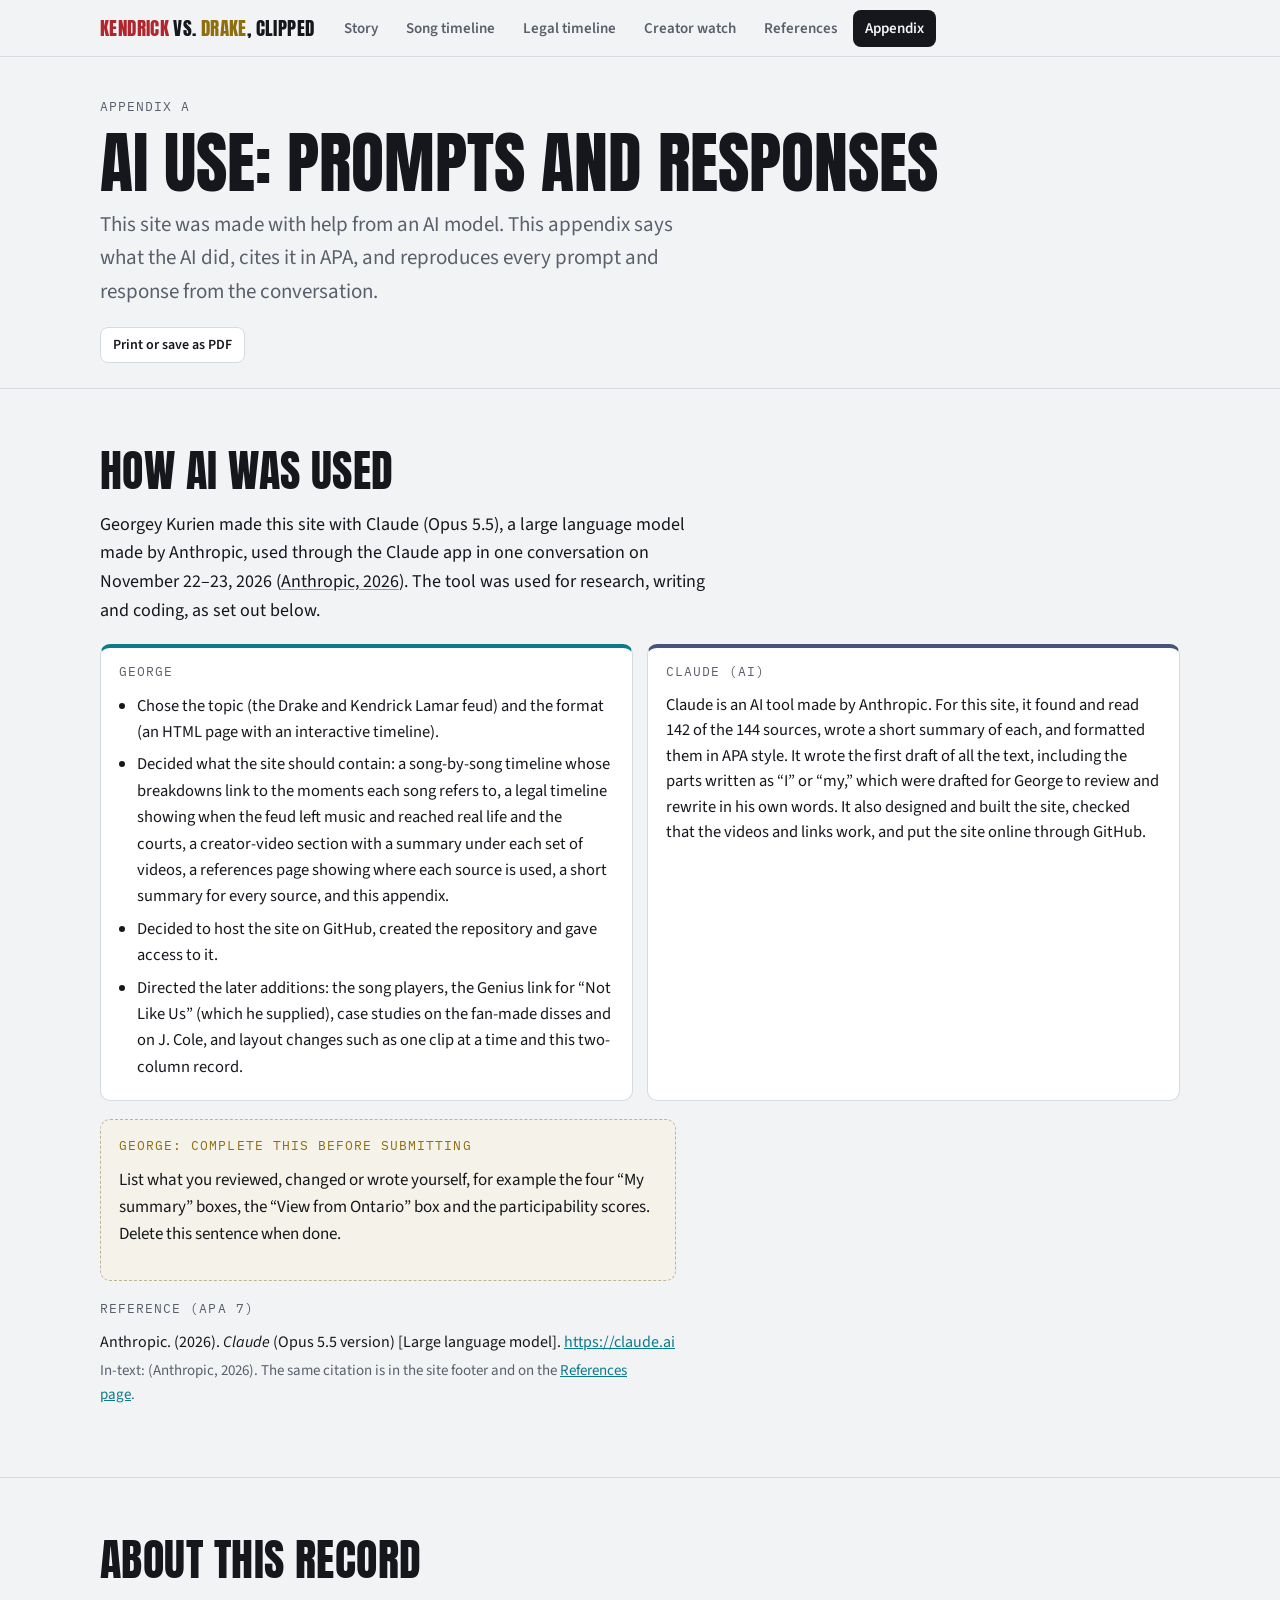
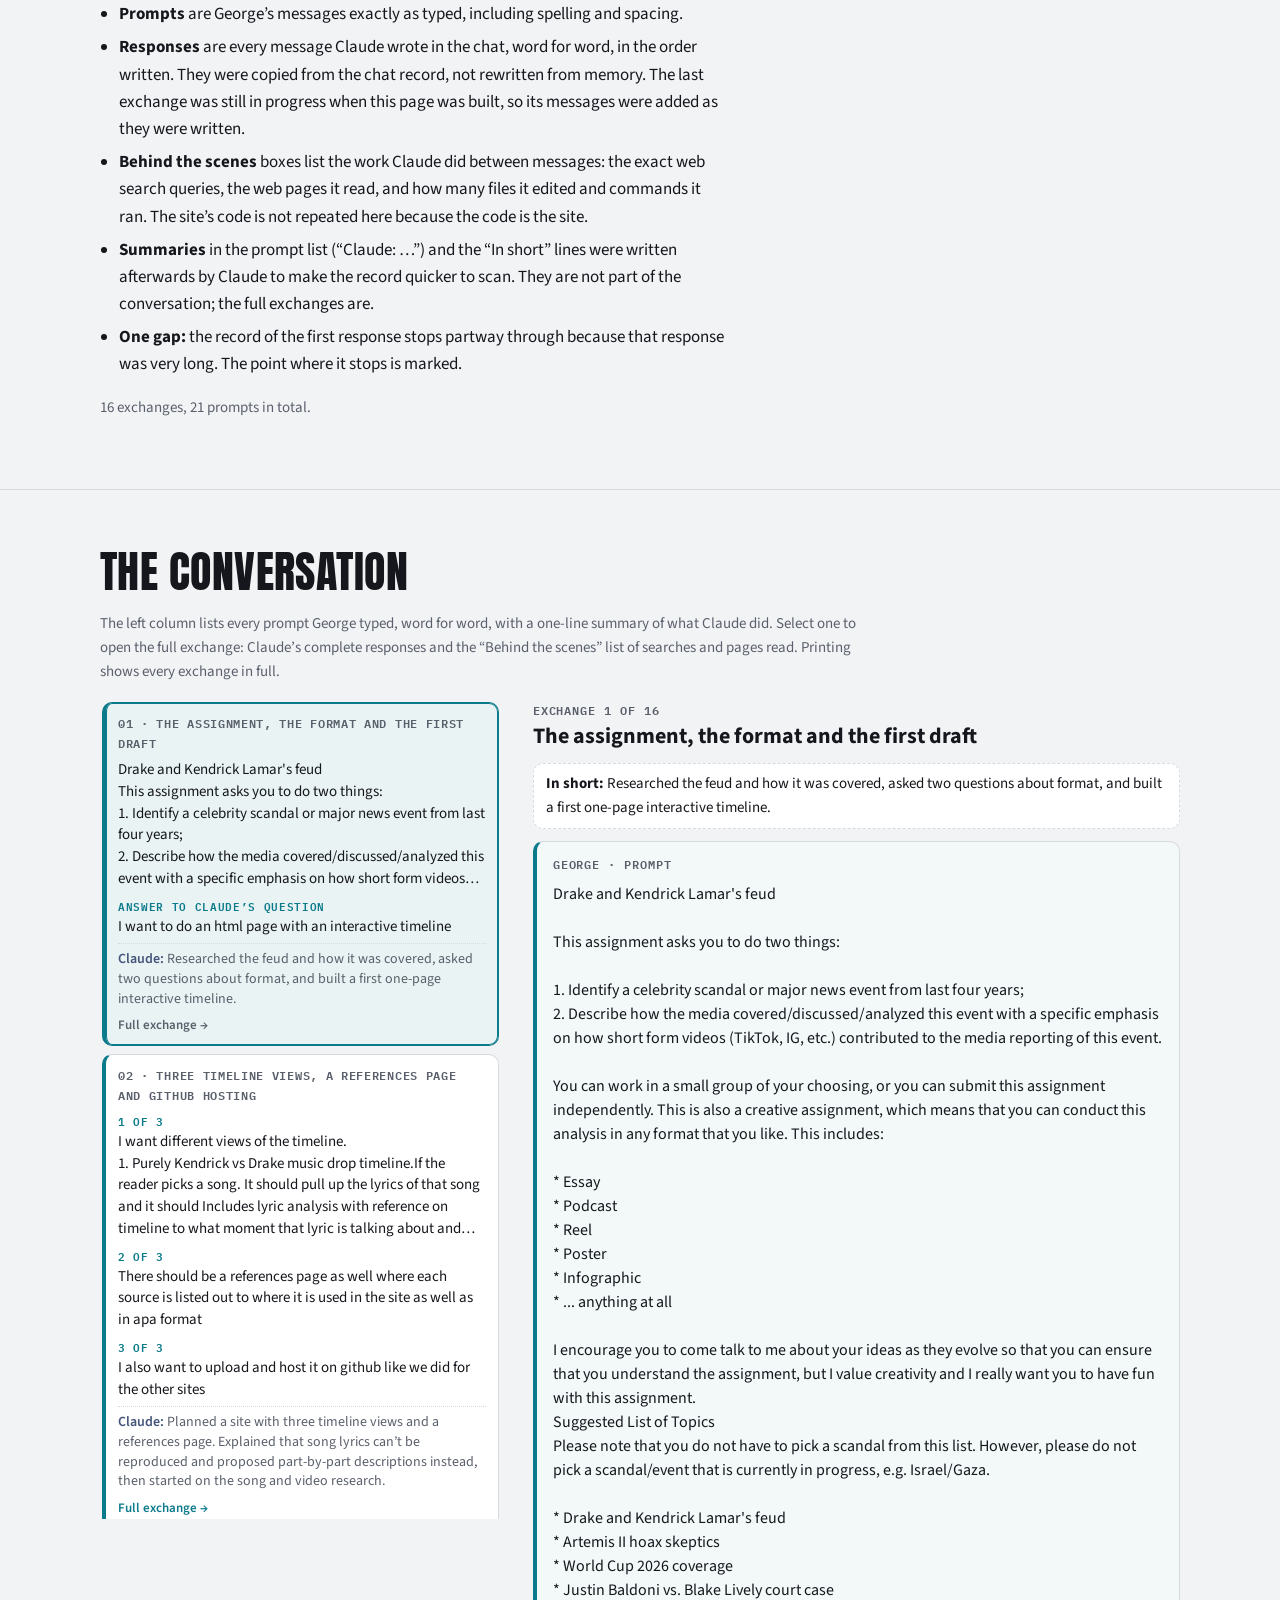
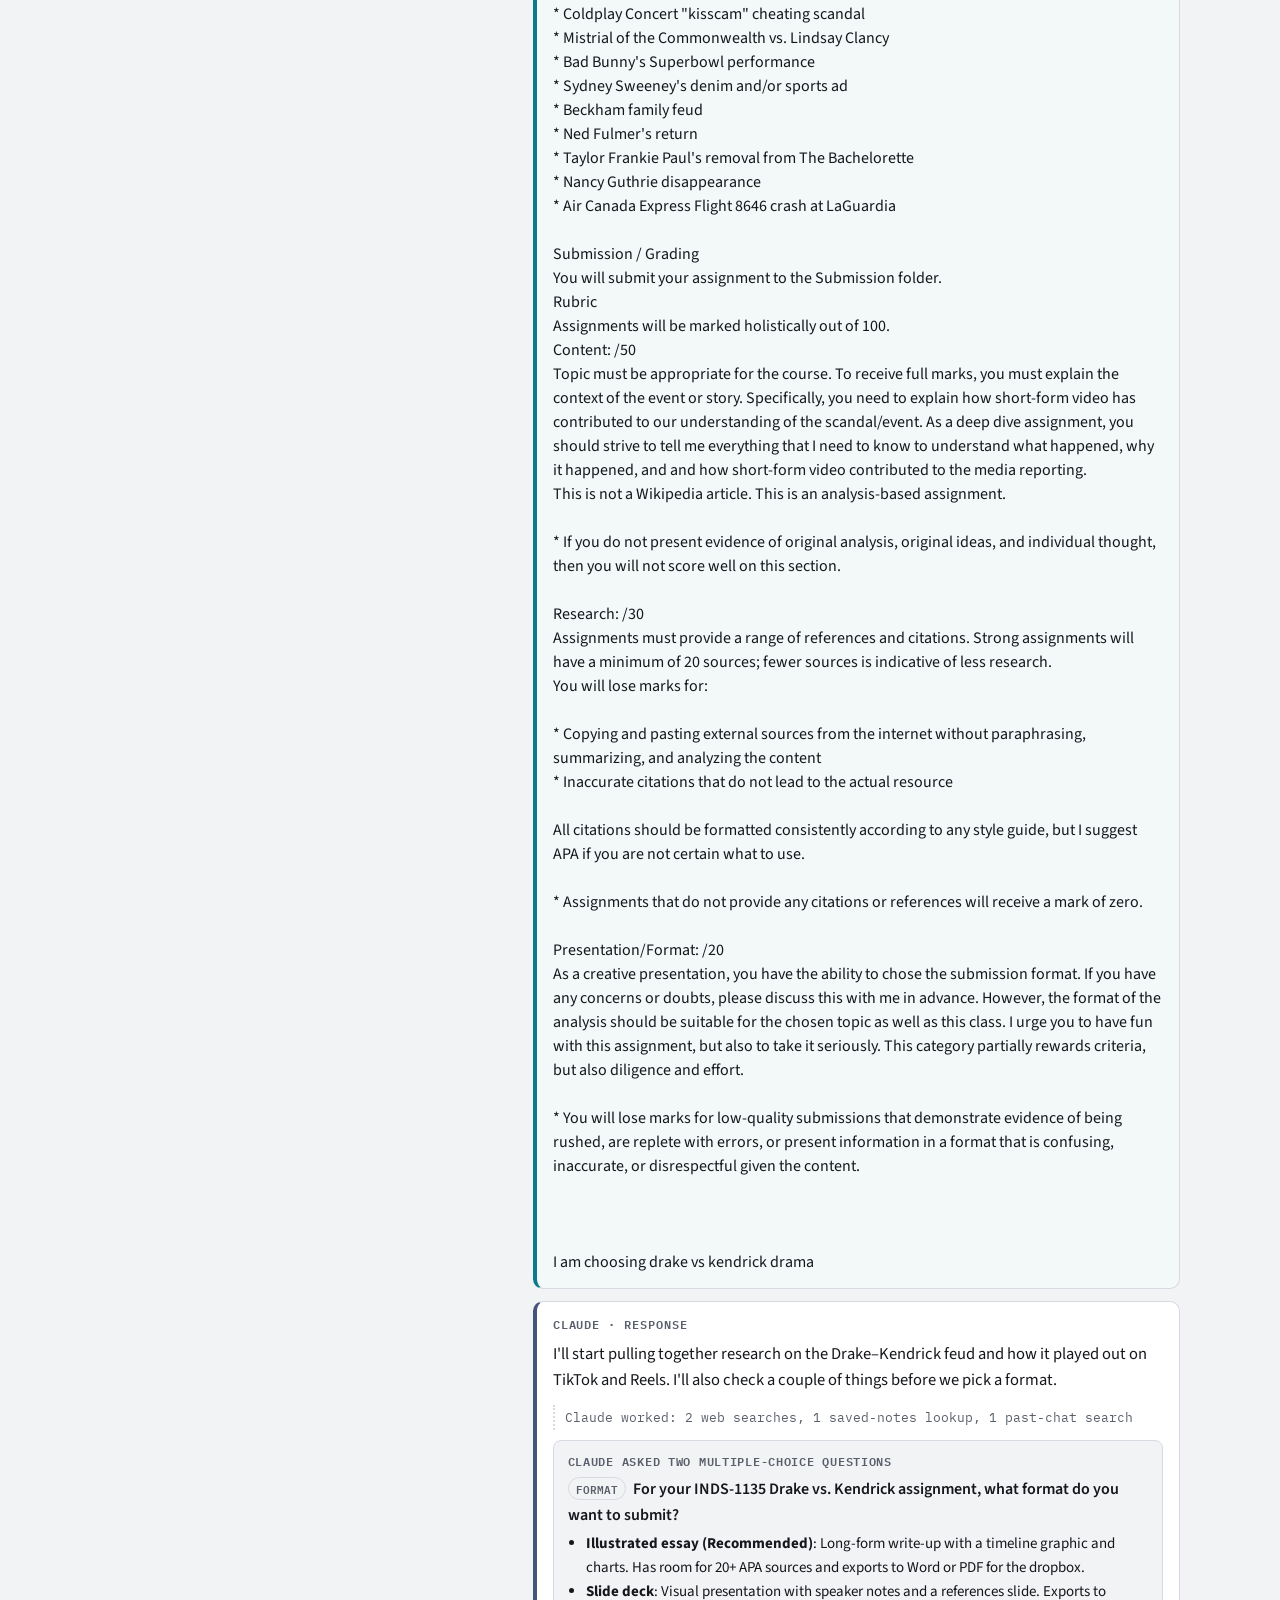
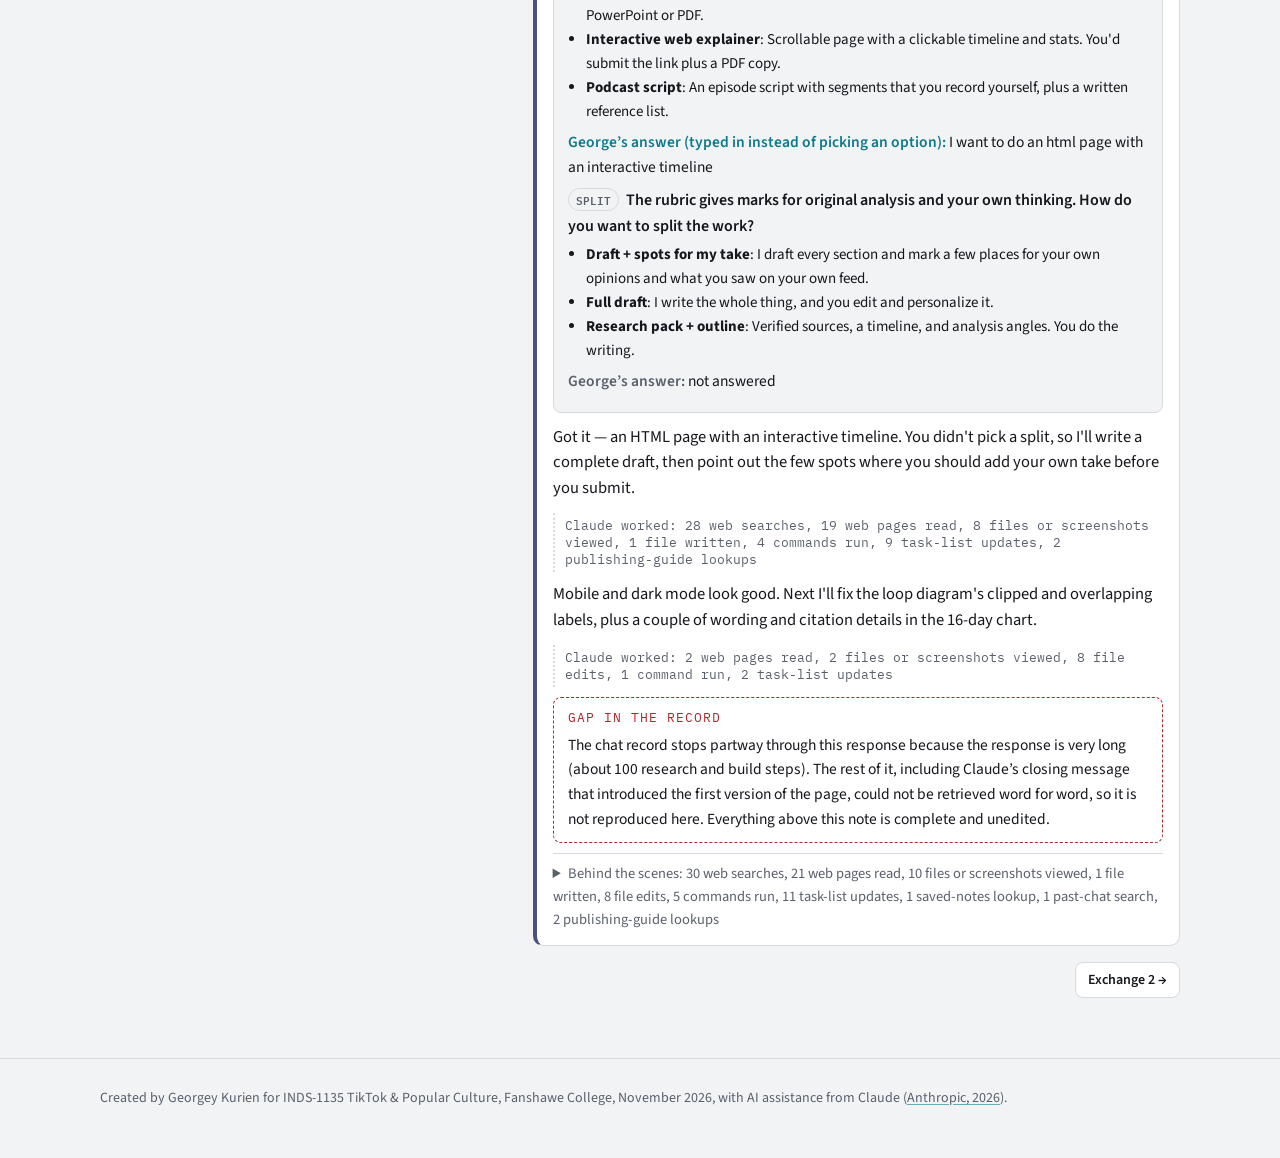
==== appendix.html @ be74ada8 "Creator watch preview strip; official cover art on the Song timeline - Each clip set shows a row of " ====
<!DOCTYPE html>
<html lang="en">
<head>
<meta charset="utf-8">
<meta name="viewport" content="width=device-width, initial-scale=1">
<title>Appendix: AI use · Kendrick vs. Drake, Clipped</title>
<link rel="preconnect" href="https://fonts.googleapis.com">
<link rel="preconnect" href="https://fonts.gstatic.com" crossorigin>
<link href="https://fonts.googleapis.com/css2?family=Anton&family=IBM+Plex+Mono:wght@400;600&family=Source+Sans+3:ital,wght@0,400;0,600;0,700;1,400&display=swap" rel="stylesheet">
<link rel="stylesheet" href="assets/site.css?v=20261123f">
</head>
<body class="appendix">
<!-- generated by tools/build_appendix.py from the chat record; edit the script, not this file -->
<header class="sitehead">
  <div class="wrap">
    <a class="brand" href="index.html#story"><span class="k">Kendrick</span> vs. <span class="d">Drake</span>, Clipped</a>
    <nav class="tabs" aria-label="Views">
      <a href="index.html#story">Story</a>
      <a href="index.html#songs">Song timeline</a>
      <a href="index.html#legal">Legal timeline</a>
      <a href="index.html#creators">Creator watch</a>
      <a href="references.html">References</a>
      <a href="appendix.html" aria-current="page">Appendix</a>
    </nav>
  </div>
</header>
<main>
<section class="viewhead">
  <div class="wrap">
    <p class="eyebrow">Appendix A</p>
    <h1>AI use: prompts and responses</h1>
    <p class="lede">This site was made with help from an AI model. This appendix says what the AI did, cites it in APA, and reproduces every prompt and response from the conversation.</p>
    <p class="noprint"><button class="btn" type="button" onclick="window.print()">Print or save as PDF</button></p>
  </div>
</section>

<section id="ai-statement" data-loc="Appendix: AI use statement">
  <div class="wrap">
    <h2>How AI was used</h2>
    <div class="prose">
      <p>Georgey Kurien made this site with Claude (Opus 5.5), a large language model made by Anthropic, used through the Claude app in one conversation on November 22–23, 2026 <span data-cite="anthropic2026">(Anthropic, 2026)</span>. The tool was used for research, writing and coding, as set out below.</p>
    </div>
    <div class="aiwho">
      <div class="aicol g">
        <p class="eyebrow">George</p>
        <ul>
          <li>Chose the topic (the Drake and Kendrick Lamar feud) and the format (an HTML page with an interactive timeline).</li>
          <li>Decided what the site should contain: a song-by-song timeline whose breakdowns link to the moments each song refers to, a legal timeline showing when the feud left music and reached real life and the courts, a creator-video section with a summary under each set of videos, a references page showing where each source is used, a short summary for every source, and this appendix.</li>
          <li>Decided to host the site on GitHub, created the repository and gave access to it.</li>
          <li>Directed the later additions: the song players, the Genius link for “Not Like Us” (which he supplied), case studies on the fan-made disses and on J. Cole, and layout changes such as one clip at a time and this two-column record.</li>
        </ul>
      </div>
      <div class="aicol c">
        <p class="eyebrow">Claude (AI)</p>
        <p class="aisum">Claude is an AI tool made by Anthropic. For this site, it found and read 142 of the 144 sources, wrote a short summary of each, and formatted them in APA style. It wrote the first draft of all the text, including the parts written as “I” or “my,” which were drafted for George to review and rewrite in his own words. It also designed and built the site, checked that the videos and links work, and put the site online through GitHub.</p>
      </div>
    </div>
    <div class="local todo" id="ai-george" data-loc="Appendix: George’s own contribution">
      <p class="eyebrow">George: complete this before submitting</p>
      <p>List what you reviewed, changed or wrote yourself, for example the four “My summary” boxes, the “View from Ontario” box and the participability scores. Delete this sentence when done.</p>
    </div>
    <div class="aicite">
      <p class="eyebrow">Reference (APA 7)</p>
      <p class="apa"><span data-apa="anthropic2026">Anthropic. (2026). <i>Claude</i> (Opus 5.5 version) [Large language model].</span> <a href="https://claude.ai" target="_blank" rel="noopener">https://claude.ai</a></p>
      <p class="method">In-text: (Anthropic, 2026). The same citation is in the site footer and on the <a href="references.html#r-anthropic2026">References page</a>.</p>
    </div>
  </div>
</section>

<section id="ai-record" data-loc="Appendix: about this record">
  <div class="wrap"><div class="prose">
    <h2>About this record</h2>
    <ul class="recnotes">
      <li><b>Prompts</b> are George’s messages exactly as typed, including spelling and spacing.</li>
      <li><b>Responses</b> are every message Claude wrote in the chat, word for word, in the order written. They were copied from the chat record, not rewritten from memory. The last exchange was still in progress when this page was built, so its messages were added as they were written.</li>
      <li><b>Behind the scenes</b> boxes list the work Claude did between messages: the exact web search queries, the web pages it read, and how many files it edited and commands it ran. The site’s code is not repeated here because the code is the site.</li>
      <li><b>Summaries</b> in the prompt list (“Claude: …”) and the “In short” lines were written afterwards by Claude to make the record quicker to scan. They are not part of the conversation; the full exchanges are.</li>
      <li><b>One gap:</b> the record of the first response stops partway through because that response was very long. The point where it stops is marked.</li>
    </ul>
    <p class="method">16 exchanges, 21 prompts in total.</p>
  </div></div>
</section>

<section id="transcript">
  <div class="wrap">
    <h2>The conversation</h2>
    <p class="method convohow">The left column lists every prompt George typed, word for word, with a one-line summary of what Claude did. Select one to open the full exchange: Claude’s complete responses and the “Behind the scenes” list of searches and pages read. Printing shows every exchange in full.</p>
    <div class="convo">
      <nav class="plist" aria-label="Prompts"><ol><li><button type="button" class="pbtn" aria-expanded="false" aria-controls="ex-1" data-ex="ex-1"><span class="pnum">01 · The assignment, the format and the first draft</span><span class="pq">Drake and Kendrick Lamar&#x27;s feud
This assignment asks you to do two things:
1. Identify a celebrity scandal or major news event from last four years;
2. Describe how the media covered/discussed/analyzed this event with a specific emphasis on how short form videos (TikTok, IG, etc.) contributed to the media reporting …</span><span class="pq"><span class="pql">Answer to Claude’s question</span>I want to do an html page with an interactive timeline</span><span class="pdid"><b>Claude:</b> Researched the feud and how it was covered, asked two questions about format, and built a first one-page interactive timeline.</span><span class="pmore" aria-hidden="true">Full exchange <span class="arr">→</span></span></button></li>
<li><button type="button" class="pbtn" aria-expanded="false" aria-controls="ex-2" data-ex="ex-2"><span class="pnum">02 · Three timeline views, a references page and GitHub hosting</span><span class="pq"><span class="pql">1 of 3</span>I want different views of the timeline.
1. Purely Kendrick vs Drake music drop timeline.If the reader picks a song. It should pull up the lyrics of that song and it should Includes lyric analysis with reference on timeline to what moment that lyric is talking about and when it happen on a different timeline view.
2. Legal view to show when the fight exited the music scene and influenced real life and litigation.
Also, I want to do an area where other creators making content about the fight during different parts of the beef and I want a section below each collection of videos where I summarize what is happening</span><span class="pq"><span class="pql">2 of 3</span>There should be a references page as well where each source is listed out to where it is used in the site as well as in apa format</span><span class="pq"><span class="pql">3 of 3</span>I also want to upload and host it on github like we did for the other sites</span><span class="pdid"><b>Claude:</b> Planned a site with three timeline views and a references page. Explained that song lyrics can’t be reproduced and proposed part-by-part descriptions instead, then started on the song and video research.</span><span class="pmore" aria-hidden="true">Full exchange <span class="arr">→</span></span></button></li>
<li><button type="button" class="pbtn" aria-expanded="false" aria-controls="ex-3" data-ex="ex-3"><span class="pnum">03 · Does moving to GitHub limit the plan?</span><span class="pq">does switching to the github repo limit the scope you were planning?</span><span class="pdid"><b>Claude:</b> Explained that GitHub hosting doesn’t shrink the plan and makes video embeds possible.</span><span class="pmore" aria-hidden="true">Full exchange <span class="arr">→</span></span></button></li>
<li><button type="button" class="pbtn" aria-expanded="false" aria-controls="ex-4" data-ex="ex-4"><span class="pnum">04 · Keep building; TikToks to come</span><span class="pq">keep working but I may ask you to add more videos from my library as well. I think I have a couple videos from tiktok I want you to add</span><span class="pdid"><b>Claude:</b> Built the full site, checked who posted each video, and asked George to give it access to his GitHub repository.</span><span class="pmore" aria-hidden="true">Full exchange <span class="arr">→</span></span></button></li>
<li><button type="button" class="pbtn" aria-expanded="false" aria-controls="ex-5" data-ex="ex-5"><span class="pnum">05 · GitHub access granted</span><span class="pq">its done</span><span class="pdid"><b>Claude:</b> Uploaded the site to GitHub and gave the steps to switch on GitHub Pages.</span><span class="pmore" aria-hidden="true">Full exchange <span class="arr">→</span></span></button></li>
<li><button type="button" class="pbtn" aria-expanded="false" aria-controls="ex-6" data-ex="ex-6"><span class="pnum">06 · Reference summaries and this appendix</span><span class="pq">For each of the references we used we need to create a short summary.</span><span class="pq"><span class="pql">Sent while Claude was working</span>Also there needs to be an appendix. The teacher noted within the Submission / Grading section. &quot;You will submit your assignment to the Submission folder. AI use is permitted only if properly cited and attributed, including full prompt question and response (attach as Appendix). You will receive an automatic grade of zero if you do not cite your sources.&quot;</span><span class="pdid"><b>Claude:</b> Wrote a short summary for each of the 84 sources, built this appendix with an AI-use statement and APA citation, and fixed the site footer.</span><span class="pmore" aria-hidden="true">Full exchange <span class="arr">→</span></span></button></li>
<li><button type="button" class="pbtn" aria-expanded="false" aria-controls="ex-7" data-ex="ex-7"><span class="pnum">07 · Where George can add his own thinking</span><span class="pq">I would like to write my personal thoughts for the impacts of short form content. The space on the front page where it says my argument. Where else can I give my input?</span><span class="pdid"><b>Claude:</b> Listed the seven places on the site that give an opinion, all drafted in George’s voice for him to rewrite.</span><span class="pmore" aria-hidden="true">Full exchange <span class="arr">→</span></span></button></li>
<li><button type="button" class="pbtn" aria-expanded="false" aria-controls="ex-8" data-ex="ex-8"><span class="pnum">08 · Song players, clickable phrases and the new title</span><span class="pq">For each song. I wanted the actual lyrics listed out and a way to play each song. Then within the lyrics, I want hyperlinks on important phrases or words that point to the overall timeline that it references.</span><span class="pq"><span class="pql">Sent while Claude was working</span>also I want the site title changed from drake vs kendrick to the other way around.</span><span class="pdid"><b>Claude:</b> Declined to post the lyrics (copyright). Added official players for 8 songs, 28 clickable phrases that jump to the timelines, support for “hear this line” buttons, and the new title.</span><span class="pmore" aria-hidden="true">Full exchange <span class="arr">→</span></span></button></li>
<li><button type="button" class="pbtn" aria-expanded="false" aria-controls="ex-9" data-ex="ex-9"><span class="pnum">09 · Lyric excerpts</span><span class="pq">How about key excerpts of the lyrics from each song?</span><span class="pdid"><b>Claude:</b> Declined lyric excerpts as well, and offered “hear this line” buttons and Genius links instead.</span><span class="pmore" aria-hidden="true">Full exchange <span class="arr">→</span></span></button></li>
<li><button type="button" class="pbtn" aria-expanded="false" aria-controls="ex-10" data-ex="ex-10"><span class="pnum">10 · Screenshots of Genius pages</span><span class="pq">could you use a screenshot of the genius page and add them as a reference?</span><span class="pdid"><b>Claude:</b> Declined screenshots of Genius pages. The search tool refused Genius searches, so Claude asked George for the links.</span><span class="pmore" aria-hidden="true">Full exchange <span class="arr">→</span></span></button></li>
<li><button type="button" class="pbtn" aria-expanded="false" aria-controls="ex-11" data-ex="ex-11"><span class="pnum">11 · Providing the Genius links</span><span class="pq">what if I provide the link?</span><span class="pdid"><b>Claude:</b> Confirmed that Genius links George sends can be added as references (links only, no lyrics or screenshots).</span><span class="pmore" aria-hidden="true">Full exchange <span class="arr">→</span></span></button></li>
<li><button type="button" class="pbtn" aria-expanded="false" aria-controls="ex-12" data-ex="ex-12"><span class="pnum">12 · Genius link for “Not Like Us”</span><span class="pq">https://genius.com/Kendrick-lamar-not-like-us-lyrics</span><span class="pdid"><b>Claude:</b> Added the Genius page for “Not Like Us” as a reference and pointed the song’s button to it.</span><span class="pmore" aria-hidden="true">Full exchange <span class="arr">→</span></span></button></li>
<li><button type="button" class="pbtn" aria-expanded="false" aria-controls="ex-13" data-ex="ex-13"><span class="pnum">13 · The fan-made disses over Metro Boomin’s beat</span><span class="pq">You are skipping over how thousands of people made their own disses against drake using metro&#x27;s beats</span><span class="pdid"><b>Claude:</b> Researched the wave of fan-made disses over Metro Boomin’s “BBL Drizzy” beat and added a Story case study and a Creator watch set (19 new sources).</span><span class="pmore" aria-hidden="true">Full exchange <span class="arr">→</span></span></button></li>
<li><button type="button" class="pbtn" aria-expanded="false" aria-controls="ex-14" data-ex="ex-14"><span class="pnum">14 · J. Cole’s exit and how people saw it</span><span class="pq">I also want to show J cole&#x27;s involvement, how he stepped out after Kendrick told him to. Also, I want to show people&#x27;s perception of how he escaped and lived happily</span><span class="pdid"><b>Claude:</b> Researched J. Cole’s exit. Found no record that Kendrick told him to step out, so added a fact-check box, a Story case study and a Creator watch set (20 new sources).</span><span class="pmore" aria-hidden="true">Full exchange <span class="arr">→</span></span></button></li>
<li><button type="button" class="pbtn" aria-expanded="false" aria-controls="ex-15" data-ex="ex-15"><span class="pnum">15 · One clip at a time, a pinned menu and this two-column appendix</span><span class="pq">For the clips section, I want the video to be seen one at a time. Also, the front page is too long and difficult to navigate. I need you to allow the navigation row to scroll along with the user so that they can jump to different sections as they need to. Also, the appendix is too long and difficult to go through. Have one section on the left that is just my prompts, and a condensed version of what claude did. This way, it is easier to go through. Then, if more detail is required it can be opened up.</span><span class="pdid"><b>Claude:</b> Made Creator watch show one clip at a time, pinned the section menu to the top of the page, and rebuilt this appendix as a prompt list that opens into the full record.</span><span class="pmore" aria-hidden="true">Full exchange <span class="arr">→</span></span></button></li>
<li><button type="button" class="pbtn" aria-expanded="false" aria-controls="ex-16" data-ex="ex-16"><span class="pnum">16 · What Claude did, in one paragraph</span><span class="pq">Summarize what claude did down to one small paragraph. Something easily legible for an average reader.</span><span class="pdid"><b>Claude:</b> Condensed what Claude did into one short paragraph and put it in the “Claude (AI)” box at the top of this appendix.</span><span class="pmore" aria-hidden="true">Full exchange <span class="arr">→</span></span></button></li></ol></nav>
      <div class="detail"><article class="ex" id="ex-1" data-loc="Appendix: exchange 1" tabindex="-1">
<h3><span class="exn">Exchange 1 of 16</span> The assignment, the format and the first draft</h3>
<div class="exsum noprint"><b>In short:</b> Researched the feud and how it was covered, asked two questions about format, and built a first one-page interactive timeline.</div>
<div class="msg user"><p class="who">George · prompt</p><div class="pre">Drake and Kendrick Lamar&#x27;s feud

This assignment asks you to do two things:

1. Identify a celebrity scandal or major news event from last four years;
2. Describe how the media covered/discussed/analyzed this event with a specific emphasis on how short form videos (TikTok, IG, etc.) contributed to the media reporting of this event.

You can work in a small group of your choosing, or you can submit this assignment independently. This is also a creative assignment, which means that you can conduct this analysis in any format that you like. This includes:

* Essay
* Podcast
* Reel
* Poster
* Infographic
* ... anything at all

I encourage you to come talk to me about your ideas as they evolve so that you can ensure that you understand the assignment, but I value creativity and I really want you to have fun with this assignment.
Suggested List of Topics
Please note that you do not have to pick a scandal from this list. However, please do not pick a scandal/event that is currently in progress, e.g. Israel/Gaza.

* Drake and Kendrick Lamar&#x27;s feud
* Artemis II hoax skeptics
* World Cup 2026 coverage
* Justin Baldoni vs. Blake Lively court case
* Coldplay Concert &quot;kisscam&quot; cheating scandal
* Mistrial of the Commonwealth vs. Lindsay Clancy
* Bad Bunny&#x27;s Superbowl performance
* Sydney Sweeney&#x27;s denim and/or sports ad
* Beckham family feud
* Ned Fulmer&#x27;s return
* Taylor Frankie Paul&#x27;s removal from The Bachelorette
* Nancy Guthrie disappearance
* Air Canada Express Flight 8646 crash at LaGuardia

Submission / Grading
You will submit your assignment to the Submission folder.
Rubric
Assignments will be marked holistically out of 100.
Content: /50
Topic must be appropriate for the course. To receive full marks, you must explain the context of the event or story. Specifically, you need to explain how short-form video has contributed to our understanding of the scandal/event. As a deep dive assignment, you should strive to tell me everything that I need to know to understand what happened, why it happened, and and how short-form video contributed to the media reporting.
This is not a Wikipedia article. This is an analysis-based assignment.

* If you do not present evidence of original analysis, original ideas, and individual thought, then you will not score well on this section.

Research: /30
Assignments must provide a range of references and citations. Strong assignments will have a minimum of 20 sources; fewer sources is indicative of less research.
You will lose marks for:

* Copying and pasting external sources from the internet without paraphrasing, summarizing, and analyzing the content
* Inaccurate citations that do not lead to the actual resource

All citations should be formatted consistently according to any style guide, but I suggest APA if you are not certain what to use.

* Assignments that do not provide any citations or references will receive a mark of zero.

Presentation/Format: /20
As a creative presentation, you have the ability to chose the submission format. If you have any concerns or doubts, please discuss this with me in advance. However, the format of the analysis should be suitable for the chosen topic as well as this class. I urge you to have fun with this assignment, but also to take it seriously. This category partially rewards criteria, but also diligence and effort.

* You will lose marks for low-quality submissions that demonstrate evidence of being rushed, are replete with errors, or present information in a format that is confusing, inaccurate, or disrespectful given the content.



I am choosing drake vs kendrick drama</div></div><div class="msg ai"><p class="who">Claude · response</p><div class="md"><p>I'll start pulling together research on the Drake–Kendrick feud and how it played out on TikTok and Reels. I'll also check a couple of things before we pick a format.</p></div>
<p class="steps">Claude worked: 2 web searches, 1 saved-notes lookup, 1 past-chat search</p>
<div class="ask"><p class="ah">Claude asked two multiple-choice questions</p>
<div class="aq"><p class="qq"><span class="qh">Format</span> For your INDS-1135 Drake vs. Kendrick assignment, what format do you want to submit?</p><ul>
<li><b>Illustrated essay (Recommended)</b>: Long-form write-up with a timeline graphic and charts. Has room for 20+ APA sources and exports to Word or PDF for the dropbox.</li>
<li><b>Slide deck</b>: Visual presentation with speaker notes and a references slide. Exports to PowerPoint or PDF.</li>
<li><b>Interactive web explainer</b>: Scrollable page with a clickable timeline and stats. You&#x27;d submit the link plus a PDF copy.</li>
<li><b>Podcast script</b>: An episode script with segments that you record yourself, plus a written reference list.</li>
</ul>
<p class="qa"><span>George’s answer (typed in instead of picking an option):</span> I want to do an html page with an interactive timeline</p>
</div>
<div class="aq"><p class="qq"><span class="qh">Split</span> The rubric gives marks for original analysis and your own thinking. How do you want to split the work?</p><ul>
<li><b>Draft + spots for my take</b>: I draft every section and mark a few places for your own opinions and what you saw on your own feed.</li>
<li><b>Full draft</b>: I write the whole thing, and you edit and personalize it.</li>
<li><b>Research pack + outline</b>: Verified sources, a timeline, and analysis angles. You do the writing.</li>
</ul>
<p class="qa none"><span>George’s answer:</span> not answered</p>
</div>
</div>
<div class="md"><p>Got it — an HTML page with an interactive timeline. You didn't pick a split, so I'll write a complete draft, then point out the few spots where you should add your own take before you submit.</p></div>
<p class="steps">Claude worked: 28 web searches, 19 web pages read, 8 files or screenshots viewed, 1 file written, 4 commands run, 9 task-list updates, 2 publishing-guide lookups</p>
<div class="md"><p>Mobile and dark mode look good. Next I'll fix the loop diagram's clipped and overlapping labels, plus a couple of wording and citation details in the 16-day chart.</p></div>
<p class="steps">Claude worked: 2 web pages read, 2 files or screenshots viewed, 8 file edits, 1 command run, 2 task-list updates</p><div class="gap"><p class="eyebrow">Gap in the record</p><p>The chat record stops partway through this response because the response is very long (about 100 research and build steps). The rest of it, including Claude’s closing message that introduced the first version of the page, could not be retrieved word for word, so it is not reproduced here. Everything above this note is complete and unedited.</p></div><details class="tools"><summary>Behind the scenes: 30 web searches, 21 web pages read, 10 files or screenshots viewed, 1 file written, 8 file edits, 5 commands run, 11 task-list updates, 1 saved-notes lookup, 1 past-chat search, 2 publishing-guide lookups</summary>
<p class="tnote">The record of this response is incomplete (see the gap note above), so these lists only cover the part that was retrieved.</p>
<p class="th">Web searches (exact queries)</p><ol>
<li><code>Drake UMG defamation appeal Second Circuit Not Like Us</code></li>
<li><code>&quot;Not Like Us&quot; TikTok viral trend analysis short-form video</code></li>
<li><code>Second Circuit ruling Drake UMG appeal decision</code></li>
<li><code>BBL Drizzy AI song King Willonius Metro Boomin Udio</code></li>
<li><code>&quot;Not Like Us&quot; TikTok &quot;A minor&quot; chant trend schools</code></li>
<li><code>Kendrick Lamar Pop Out concert Juneteenth &quot;Not Like Us&quot; five times</code></li>
<li><code>Billboard Drake appeal oral arguments December 4 Second Circuit UMG</code></li>
<li><code>Kendrick Lamar Super Bowl halftime 133.5 million most-watched</code></li>
<li><code>Drake petition UMG Spotify bots iHeartRadio November 2024</code></li>
<li><code>Taylor Made Freestyle AI Tupac estate cease and desist Drake removes</code></li>
<li><code>Judge Vargas dismisses Drake lawsuit &quot;Not Like Us&quot; opinion rap battle reasonable listener October 2025</code></li>
<li><code>&quot;Not Like Us&quot; debuts No. 1 Billboard Hot 100 May 2024</code></li>
<li><code>Drake Kendrick feud timeline Like That First Person Shooter Push Ups Euphoria Family Matters Meet the Grahams</code></li>
<li><code>Kai Cenat Adin Ross Akademiks streamers react Drake Kendrick beef Twitch clips</code></li>
<li><code>Drake lawsuit UMG complaint cover art aerial image home sex offender markers owl music video harassment</code></li>
<li><code>Pew Research news influencers TikTok share of adults regularly get news on TikTok 2025</code></li>
<li><code>&quot;Not Like Us&quot; TikTok videos created sound million Year on TikTok 2024</code></li>
<li><code>Super Bowl halftime Kendrick Serena Williams crip walk viral clips social media views &quot;A minor&quot;</code></li>
<li><code>Drake Iceman album release 2026 first week</code></li>
<li><code>&quot;Not Like Us&quot; music video July 4 record views 24 hours YouTube</code></li>
<li><code>Democratic National Convention roll call &quot;Not Like Us&quot; DJ Cassidy California</code></li>
<li><code>Drake Kendrick Lamar beef memes social media era analysis how internet decided winner</code></li>
<li><code>TikTok explainers lyric breakdown videos Drake Kendrick feud fans decode references</code></li>
<li><code>Zulli &quot;Extending the Internet meme&quot; technological mimesis imitation publics TikTok New Media &amp; Society</code></li>
<li><code>Drake &quot;The Heart Part 6&quot; claims fed Kendrick false information daughter May 5 2024</code></li>
<li><code>Los Angeles Times Kendrick Drake beef Twitter Genius TikTok explainers 13 million views</code></li>
<li><code>Kendrick Lamar GNX surprise album release November 22 2024 Drake</code></li>
<li><code>&quot;How the rap media covered the beef&quot; Kendrick Lamar Drake</code></li>
<li><code>&quot;cannot vary based upon the popularity&quot; Vargas Drake opinion</code></li>
<li><code>Drake UMG ruling Vargas bots allegations &quot;internet&quot; speculation fan reports deceptive practices claim dismissed</code></li>
</ol>
<p class="th">Web pages read</p><ol>
<li><a href="https://www.pcgamer.com/games/streamers-including-kai-cenat-named-in-drakes-umg-lawsuit-for-their-reaction-videos-instantly-respond-with-reaction-videos-the-biggest-ls-come-from-not-knowing-how-to-take-an-l" target="_blank" rel="noopener">https://www.pcgamer.com/games/streamers-including-kai-cenat-named-in-drakes-umg-lawsuit-for-their-reaction-videos-instantly-respond-with-reaction-videos-the-biggest-ls-come-from-not-knowing-how-to-take-an-l</a></li>
<li><a href="https://ca.news.yahoo.com/kendrick-drake-feud-shows-technology-225045006.html" target="_blank" rel="noopener">https://ca.news.yahoo.com/kendrick-drake-feud-shows-technology-225045006.html</a></li>
<li><a href="https://ca.finance.yahoo.com/news/kendrick-drake-feud-shows-technology-225045006.html" target="_blank" rel="noopener">https://ca.finance.yahoo.com/news/kendrick-drake-feud-shows-technology-225045006.html</a></li>
<li><a href="https://www.npr.org/2024/05/08/1249906234/kendrick-lamar-drake-beef-fallout" target="_blank" rel="noopener">https://www.npr.org/2024/05/08/1249906234/kendrick-lamar-drake-beef-fallout</a></li>
<li><a href="https://www.npr.org/2025/01/15/g-s1-42924/drake-umg-defamation-lawsuit-not-like-us" target="_blank" rel="noopener">https://www.npr.org/2025/01/15/g-s1-42924/drake-umg-defamation-lawsuit-not-like-us</a></li>
<li><a href="https://www.npr.org/2024/11/26/nx-s1-5206303/drake-kendrick-lamar-umg-spotify" target="_blank" rel="noopener">https://www.npr.org/2024/11/26/nx-s1-5206303/drake-kendrick-lamar-umg-spotify</a></li>
<li><a href="https://kotaku.com/kendrick-drake-beef-rap-battle-memes-internet-reactions-1851458972" target="_blank" rel="noopener">https://kotaku.com/kendrick-drake-beef-rap-battle-memes-internet-reactions-1851458972</a></li>
<li><a href="https://thedailybeast.com/drake-and-kendrick-lamars-beef-has-dragged-us-all-to-meme-hell" target="_blank" rel="noopener">https://thedailybeast.com/drake-and-kendrick-lamars-beef-has-dragged-us-all-to-meme-hell</a></li>
<li><a href="https://midiaresearch.com/blog/kendrick-vs-drake-is-a-rare-mainstream-moment-and-streaming-is-on-the-sidelines" target="_blank" rel="noopener">https://midiaresearch.com/blog/kendrick-vs-drake-is-a-rare-mainstream-moment-and-streaming-is-on-the-sidelines</a></li>
<li><a href="https://www.rollingstone.com/music/music-news/tupac-estate-drake-remove-taylor-made-freestyle-ai-voice-1235009865/" target="_blank" rel="noopener">https://www.rollingstone.com/music/music-news/tupac-estate-drake-remove-taylor-made-freestyle-ai-voice-1235009865/</a></li>
<li><a href="https://www.aol.com/news/where-kendrick-lamar-drake-155053124.html" target="_blank" rel="noopener">https://www.aol.com/news/where-kendrick-lamar-drake-155053124.html</a></li>
<li><a href="https://fortune.com/2024/06/06/metro-boomin-bbl-drizzy-drake-kendrick-ai-beats-pay/" target="_blank" rel="noopener">https://fortune.com/2024/06/06/metro-boomin-bbl-drizzy-drake-kendrick-ai-beats-pay/</a></li>
<li><a href="https://www.musicbusinessworldwide.com/drake-appeal-against-umg-over-kendrick-lamars-not-like-us-set-for-december-4-hearing/" target="_blank" rel="noopener">https://www.musicbusinessworldwide.com/drake-appeal-against-umg-over-kendrick-lamars-not-like-us-set-for-december-4-hearing/</a></li>
<li><a href="https://news.bgov.com/ip-law/drakes-not-like-us-universal-music-defamation-suit-tossed" target="_blank" rel="noopener">https://news.bgov.com/ip-law/drakes-not-like-us-universal-music-defamation-suit-tossed</a></li>
<li><a href="https://www.abajournal.com/news/article/judge-tosses-drakes-suit-over-kendrick-lamars-rap-song-calling-him-a-certified-pedophile" target="_blank" rel="noopener">https://www.abajournal.com/news/article/judge-tosses-drakes-suit-over-kendrick-lamars-rap-song-calling-him-a-certified-pedophile</a></li>
<li><a href="https://www.nbcnews.com/pop-culture/pop-culture-news/drake-defamation-lawsuit-umg-kendrick-lamar-not-like-us-dismissed-rcna236766" target="_blank" rel="noopener">https://www.nbcnews.com/pop-culture/pop-culture-news/drake-defamation-lawsuit-umg-kendrick-lamar-not-like-us-dismissed-rcna236766</a></li>
<li><a href="https://trending.knowyourmeme.com/editorials/guides/whats-the-say-drake-i-heard-you-like-em-young-meme-kendrick-lamars-smile-at-the-super-bowl-halftime-show-explained" target="_blank" rel="noopener">https://trending.knowyourmeme.com/editorials/guides/whats-the-say-drake-i-heard-you-like-em-young-meme-kendrick-lamars-smile-at-the-super-bowl-halftime-show-explained</a></li>
<li><a href="https://www.revolt.tv/article/kendrick-lamar-not-like-us-plays-during-dnc-speech" target="_blank" rel="noopener">https://www.revolt.tv/article/kendrick-lamar-not-like-us-plays-during-dnc-speech</a></li>
<li><a href="https://www.blackenterprise.com/scholars-agree-against-drake-defamation-suit/" target="_blank" rel="noopener">https://www.blackenterprise.com/scholars-agree-against-drake-defamation-suit/</a></li>
<li><a href="https://knowyourmeme.com/memes/events/drakes-secret-daughter-rumor" target="_blank" rel="noopener">https://knowyourmeme.com/memes/events/drakes-secret-daughter-rumor</a></li>
<li><a href="https://www.courthousenews.com/judge-drops-drakes-defamation-suit-over-kendrick-lamars-not-like-us-diss-track/" target="_blank" rel="noopener">https://www.courthousenews.com/judge-drops-drakes-defamation-suit-over-kendrick-lamars-not-like-us-diss-track/</a></li>
</ol>
<p class="tnote">File reads, edits and commands built and tested the site’s code. That code is the site itself and is not repeated here; it is in the GitHub repository.</p>
</details></div>
<div class="exnav noprint"><span></span><button type="button" class="btn exgo" data-go="ex-2">Exchange 2 →</button></div>
</article>
<article class="ex" id="ex-2" data-loc="Appendix: exchange 2" tabindex="-1">
<h3><span class="exn">Exchange 2 of 16</span> Three timeline views, a references page and GitHub hosting</h3>
<div class="exsum noprint"><b>In short:</b> Planned a site with three timeline views and a references page. Explained that song lyrics can’t be reproduced and proposed part-by-part descriptions instead, then started on the song and video research.</div>
<p class="exnote">George sent these three messages one after another before Claude replied.</p><div class="msg user"><p class="who">George · prompt 1 of 3</p><div class="pre">I want different views of the timeline.

1. Purely Kendrick vs Drake music drop timeline.If the reader picks a song. It should pull up the lyrics of that song and it should Includes lyric analysis with reference on timeline to what moment that lyric is talking about and when it happen on a different timeline view.
2. Legal view to show when the fight exited the music scene and influenced real life and litigation.

Also, I want to do an area where other creators making content about the fight during different parts of the beef and I want a section below each collection of videos where I summarize what is happening</div></div><div class="msg user"><p class="who">George · prompt 2 of 3</p><div class="pre">There should be a references page as well where each source is listed out to where it is used in the site as well as in apa format</div></div><div class="msg user"><p class="who">George · prompt 3 of 3</p><div class="pre">I also want to upload and host it on github like we did for the other sites</div></div><div class="msg ai"><p class="who">Claude · response</p><p class="steps">Claude worked: 1 command run, 1 saved-notes lookup, 1 past-chat search, 1 GitHub connection step</p>
<div class="md"><p>On it. I'll turn this into a small website with tabs for <strong>Overview</strong>, <strong>Song timeline</strong>, <strong>Legal timeline</strong>, <strong>Creator watch</strong> and a separate <strong>References</strong> page. On the References page, each source will list every place it's cited on the site. Three things first:</p>
<p><strong>1. Lyrics.</strong> I can't put the song lyrics on the page because they're copyrighted. For each song I'll write a part-by-part breakdown in my own words of what each section claims or references. Each point will link to a <strong>Backstory timeline</strong> showing when the thing it references actually happened (2013 "Control," 2015 Meek Mill ghostwriting, 2018 Pusha T revealing Drake's son, and so on). Each song will also have a "Read the lyrics on Genius" link so readers can follow along.</p>
<p><strong>2. Creator summaries.</strong> I'll write a first draft of each summary in your voice, marked so you can find and rewrite them. The rubric gives marks for your own thinking, so those summaries are a good place to put it.</p>
<p><strong>3. GitHub.</strong> I can't create a new repository from here, but I can upload to one once it exists, like the others on your GhostBadger account. When you have a minute:</p>
<ul>
<li>Go to github.com → <strong>New repository</strong> → name it <code>drake-vs-kendrick</code> → <strong>Public</strong> → tick <strong>Add a README</strong> → <strong>Create</strong>.</li>
<li>Tell me when it's done. I'll upload the site, then give you the one setting to switch on (Settings → Pages → Branch: main → Save).</li>
</ul>
<p>I'll keep building in the meantime.</p></div>
<p class="steps">Claude worked: 6 web searches, 1 web page read, 8 task-list updates</p><details class="tools"><summary>Behind the scenes: 6 web searches, 1 web page read, 1 command run, 8 task-list updates, 1 saved-notes lookup, 1 past-chat search, 1 GitHub connection step</summary>
<p class="tnote">George stopped the last search (YouTube) before it ran, which ended this response.</p>
<p class="th">Web searches (exact queries)</p><ol>
<li><code>Kendrick Lamar &quot;Euphoria&quot; lyrics explained references Drake ghostwriter AI &quot;Back to Back&quot; Euphoria HBO</code></li>
<li><code>&quot;Meet the Grahams&quot; explained Adonis Pusha T 2018 secret son letters to Drake&#x27;s parents</code></li>
<li><code>&quot;Not Like Us&quot; lyrics meaning explained colonizer Atlanta OVO members Baka Toronto references</code></li>
<li><code>Drake &quot;Family Matters&quot; lyrics explained Whitney Alford Dave Free Mr. Morale therapy Buried Alive references</code></li>
<li><code>Drake &quot;Push Ups&quot; explained Taylor Swift Bad Blood Top Dawg contract Rick Ross Future Metro Weeknd lines</code></li>
<li><code>Kai Cenat reacts Drake Family Matters live stream</code> <span class="tmeta">(George stopped this search)</span></li>
</ol>
<p class="th">Web pages read</p><ol>
<li><a href="https://www.rollingstone.com/music/music-news/drake-kendrick-lamar-beef-explained-1235014885/" target="_blank" rel="noopener">https://www.rollingstone.com/music/music-news/drake-kendrick-lamar-beef-explained-1235014885/</a></li>
</ol>
<p class="tnote">File reads, edits and commands built and tested the site’s code. That code is the site itself and is not repeated here; it is in the GitHub repository.</p>
</details></div>
<div class="exnav noprint"><button type="button" class="btn exgo" data-go="ex-1">← Exchange 1</button><button type="button" class="btn exgo" data-go="ex-3">Exchange 3 →</button></div>
</article>
<article class="ex" id="ex-3" data-loc="Appendix: exchange 3" tabindex="-1">
<h3><span class="exn">Exchange 3 of 16</span> Does moving to GitHub limit the plan?</h3>
<div class="exsum noprint"><b>In short:</b> Explained that GitHub hosting doesn’t shrink the plan and makes video embeds possible.</div>
<div class="msg user"><p class="who">George · prompt</p><div class="pre">does switching to the github repo limit the scope you were planning?</div></div><div class="msg ai"><p class="who">Claude · response</p><div class="md"><p>No, moving to GitHub doesn't shrink the plan. It actually makes parts of it possible:</p>
<ul>
<li><strong>Video embeds work there.</strong> The Claude-hosted page blocks videos from other sites. A GitHub Pages site can embed YouTube and TikTok players, so the Creator watch section can show the actual videos instead of plain links.</li>
<li><strong>A real multi-page site.</strong> The separate References page can link back to the exact card or section where each source is used, and those links work like a normal website.</li>
<li><strong>Your own address.</strong> It'll live at <code>ghostbadger.github.io/drake-vs-kendrick</code>, like your other sites, and you can update it whenever you want.</li>
</ul>
<p>A few things don't depend on where it's hosted:</p>
<ul>
<li><strong>Lyrics.</strong> That's a copyright limit, not a hosting one. The plan for part-by-part breakdowns, backstory links and Genius links stays the same.</li>
<li><strong>Repo creation.</strong> I still need you to create the empty repo. After that I can upload the site and handle updates.</li>
<li><strong>Videos can disappear.</strong> If a creator deletes a video, its embed breaks. Each one will have a plain backup link and a short description, so the section still makes sense if a video goes down.</li>
<li><strong>It's public.</strong> Anyone with the link can see it. That should be fine for a class project, but it's different from the private Claude page.</li>
</ul>
<p>You stopped my YouTube search for the creator videos just now. Should I keep searching for those, or did you want to pick the videos yourself and send me the links?</p></div></div>
<div class="exnav noprint"><button type="button" class="btn exgo" data-go="ex-2">← Exchange 2</button><button type="button" class="btn exgo" data-go="ex-4">Exchange 4 →</button></div>
</article>
<article class="ex" id="ex-4" data-loc="Appendix: exchange 4" tabindex="-1">
<h3><span class="exn">Exchange 4 of 16</span> Keep building; TikToks to come</h3>
<div class="exsum noprint"><b>In short:</b> Built the full site, checked who posted each video, and asked George to give it access to his GitHub repository.</div>
<div class="msg user"><p class="who">George · prompt</p><div class="pre">keep working but I may ask you to add more videos from my library as well. I think I have a couple videos from tiktok I want you to add</div></div><div class="msg ai"><p class="who">Claude · response</p><div class="md"><p>Sounds good. I'll keep going and build the Creator watch section so your TikToks can drop into any phase easily. When you're ready, send the TikTok links, or the files if they're saved on your phone or PC, and tell me which part of the beef each one belongs to.</p></div>
<p class="steps">Claude worked: 10 web searches, 4 web pages read, 14 pages opened in a browser, 2 commands run</p>
<div class="md"><p>Back to building. The research and video list are done, and I checked every video's channel with YouTube's public lookup. One video I had planned on has been deleted, so I left it out.</p></div>
<p class="steps">Claude worked: 7 files or screenshots viewed, 3 files written, 6 file edits, 12 commands run, 3 task-list updates</p>
<div class="md"><p>All 92 "used in" links on the References page open the right view and land on the right spot. Next I'll check whether the GitHub repo exists yet.</p></div>
<p class="steps">Claude worked: 1 GitHub connection step</p>
<div class="md"><p>You've already created <strong>KendrickVsDrake</strong>. I'll connect to it and upload.</p></div>
<p class="steps">Claude worked: 4 commands run, 2 task-list updates, 2 GitHub connection steps</p>
<p class="file">Claude sent a file: <b>KendrickVsDrake-site.zip</b>. Caption: “The full site (backup copy). You only need this if you&#x27;d rather upload it to GitHub yourself.”</p>
<div class="md"><p>The site is built and committed, but GitHub refused the upload. The Claude app on your GitHub account doesn't have access to the new <strong>KendrickVsDrake</strong> repo yet. Your older repos have it; new ones have to be added.</p>
<p><strong>To let me upload (about 1 minute):</strong></p>
<ol>
<li>On GitHub, click your profile picture → <strong>Settings</strong> → <strong>Applications</strong> → find <strong>Claude</strong> → <strong>Configure</strong>.</li>
<li>Under <strong>Repository access</strong>, add <strong>KendrickVsDrake</strong> and click <strong>Save</strong>.</li>
<li>Tell me when that's done. I'll push the site, then you switch on <strong>Settings → Pages → Branch: main → Save</strong>. It should go live at <code>ghostbadger.github.io/KendrickVsDrake</code>.</li>
</ol>
<p>If you'd rather skip that, unzip <strong>KendrickVsDrake-site.zip</strong>, drag everything into the repo with "Add file → Upload files", and turn on Pages the same way.</p>
<p><strong>What's on the site:</strong></p>
<ul>
<li><strong>Story:</strong> everything from before, including the interactive timeline, analysis and conclusion.</li>
<li><strong>Song timeline:</strong> the ten songs in release order, Drake above the line and Kendrick below. The pills on the line show the gap between releases shrinking from 5½ months down to about 20 minutes. Picking a song shows a part-by-part breakdown in my own words, linked to a <strong>Backstory timeline</strong> (2011 to 2024) that highlights the earlier moments that song points back to. Each song has a "Read the lyrics on Genius" button.</li>
<li><strong>Legal timeline:</strong> a map with three tracks (real world, courts, and industry, AI and politics) and 19 events from April 2024 to the December 4 appeal hearing. I picked April 24, 2024 as the "exit point", the day Tupac's estate sent its letter. That section has a short analysis explaining why.</li>
<li><strong>Creator watch:</strong> 11 YouTube videos across four phases, from Kai Cenat's live reaction to a lawyer explaining the ruling. I checked every channel name, and one video I'd planned to use had been deleted, so I left it out. Each set has a "My summary" box.</li>
<li><strong>References page:</strong> 84 sources in APA, each listing every place it's used on the site (227 citations), with filters and a search box. I tested all 92 "used in" links and they all open the right spot.</li>
</ul>
<p><strong>Things to check:</strong></p>
<ul>
<li><strong>The four "My summary" boxes are my drafts in your voice.</strong> Rewrite them, along with the "View from Ontario" box and the participability scores. Those are the parts the rubric marks as your own thinking.</li>
<li><strong>I couldn't test the video players from here.</strong> This workspace can't reach YouTube, so I'll check the thumbnails and players once the site is live.</li>
<li><strong>Your TikToks:</strong> send the links and tell me which phase each one goes in. They'll show as vertical TikTok players.</li>
</ul></div><details class="tools"><summary>Behind the scenes: 10 web searches, 4 web pages read, 14 pages opened in a browser, 7 files or screenshots viewed, 3 files written, 6 file edits, 18 commands run, 5 task-list updates, 3 GitHub connection steps</summary>
<p class="th">Web searches (exact queries)</p><ol>
<li><code>Kai Cenat reacts Drake Family Matters live stream</code> <span class="tmeta">limited to youtube.com</span></li>
<li><code>theneedledrop Kendrick Lamar Euphoria reaction Fantano</code> <span class="tmeta">limited to youtube.com</span></li>
<li><code>RDCworld1 Drake Kendrick beef skit</code> <span class="tmeta">limited to youtube.com</span></li>
<li><code>Kendrick Lamar Apple Music Super Bowl LIX Halftime Show full NFL</code> <span class="tmeta">limited to youtube.com</span></li>
<li><code>Kendrick Lamar Not Like Us official music video</code> <span class="tmeta">limited to youtube.com</span></li>
<li><code>Metro Boomin BBL Drizzy King Willonius original</code> <span class="tmeta">limited to youtube.com</span></li>
<li><code>lawyer explains Drake lawsuit UMG Not Like Us defamation dismissed</code> <span class="tmeta">limited to youtube.com</span></li>
<li><code>Kai Cenat reacts being named in Drake lawsuit</code> <span class="tmeta">limited to youtube.com</span></li>
<li><code>UMG motion to dismiss Drake defamation lawsuit filed March 2025 &quot;motion to dismiss&quot; Not Like Us</code></li>
<li><code>Drake iHeartMedia settlement Texas petition dropped February 2025</code></li>
</ol>
<p class="th">Web pages read</p><ol>
<li><a href="https://www.youtube.com/watch?v=poB1u5p7t2A" target="_blank" rel="noopener">https://www.youtube.com/watch?v=poB1u5p7t2A</a></li>
<li><a href="https://www.youtube.com/watch?v=KUPG_8tGPdk" target="_blank" rel="noopener">https://www.youtube.com/watch?v=KUPG_8tGPdk</a></li>
<li><a href="https://www.youtube.com/watch?v=VGGMQChuQHg" target="_blank" rel="noopener">https://www.youtube.com/watch?v=VGGMQChuQHg</a></li>
<li><a href="https://www.thewrap.com/umg-moves-dismiss-drake-kendrick-lamar-not-like-us-lawsuit" target="_blank" rel="noopener">https://www.thewrap.com/umg-moves-dismiss-drake-kendrick-lamar-not-like-us-lawsuit</a></li>
</ol>
<p class="th">Pages opened in a cloud browser (checking that each YouTube video exists and who posted it)</p><ol>
<li><code>https://www.youtube.com/watch?v=poB1u5p7t2A</code></li>
<li><code>https://noembed.com/embed?url=https://www.youtube.com/watch?v=poB1u5p7t2A</code></li>
<li><code>https://noembed.com/embed?url=https://www.youtube.com/watch?v=eihg-YPMWU0</code></li>
<li><code>https://noembed.com/embed?url=https://www.youtube.com/watch?v=qEvk9LlnTUs</code></li>
<li><code>https://noembed.com/embed?url=https://www.youtube.com/watch?v=v-RJnOMcQxU</code></li>
<li><code>https://noembed.com/embed?url=https://www.youtube.com/watch?v=1uW_AUwEv-0</code></li>
<li><code>https://noembed.com/embed?url=https://www.youtube.com/watch?v=VGGMQChuQHg</code></li>
<li><code>https://noembed.com/embed?url=https://www.youtube.com/watch?v=KDorKy-13ak</code></li>
<li><code>https://noembed.com/embed?url=https://www.youtube.com/watch?v=cFCLqrCIDBk</code></li>
<li><code>https://noembed.com/embed?url=https://www.youtube.com/watch?v=K8-xnHkpJuY</code></li>
<li><code>https://noembed.com/embed?url=https://www.youtube.com/watch?v=foAqkthqbZE</code></li>
<li><code>https://noembed.com/embed?url=https://www.youtube.com/watch?v=xDCzl8fydv4</code></li>
<li><code>https://noembed.com/embed?url=https://www.youtube.com/watch?v=KUPG_8tGPdk</code></li>
<li><code>https://noembed.com/embed?url=https://www.youtube.com/watch?v=dIJSC6yPr2g</code></li>
</ol>
<p class="tnote">File reads, edits and commands built and tested the site’s code. That code is the site itself and is not repeated here; it is in the GitHub repository.</p>
</details></div>
<div class="exnav noprint"><button type="button" class="btn exgo" data-go="ex-3">← Exchange 3</button><button type="button" class="btn exgo" data-go="ex-5">Exchange 5 →</button></div>
</article>
<article class="ex" id="ex-5" data-loc="Appendix: exchange 5" tabindex="-1">
<h3><span class="exn">Exchange 5 of 16</span> GitHub access granted</h3>
<div class="exsum noprint"><b>In short:</b> Uploaded the site to GitHub and gave the steps to switch on GitHub Pages.</div>
<div class="msg user"><p class="who">George · prompt</p><div class="pre">its done</div></div><div class="msg ai"><p class="who">Claude · response</p><p class="steps">Claude worked: 2 commands run, 1 task-list update</p>
<div class="md"><p>The site is now uploaded to KendrickVsDrake. The last step is yours, because I can't change repo settings from here:</p>
<ol>
<li>In the repo, go to <strong>Settings → Pages</strong>.</li>
<li>Under <strong>Build and deployment</strong>, set Source to <strong>Deploy from a branch</strong>, Branch to <strong>main</strong>, and folder to <strong>/(root)</strong>, then click <strong>Save</strong>.</li>
<li>Wait a minute or two. The site will be at <strong>https://ghostbadger.github.io/KendrickVsDrake/</strong>.</li>
</ol>
<p>Tell me once it's live. I'll open it in a browser to check the video players and thumbnails, which I couldn't test from here. Send your TikTok links too, and say which phase each one belongs in.</p></div><details class="tools"><summary>Behind the scenes: 2 commands run, 1 task-list update</summary>
<p class="tnote">File reads, edits and commands built and tested the site’s code. That code is the site itself and is not repeated here; it is in the GitHub repository.</p>
</details></div>
<div class="exnav noprint"><button type="button" class="btn exgo" data-go="ex-4">← Exchange 4</button><button type="button" class="btn exgo" data-go="ex-6">Exchange 6 →</button></div>
</article>
<article class="ex" id="ex-6" data-loc="Appendix: exchange 6" tabindex="-1">
<h3><span class="exn">Exchange 6 of 16</span> Reference summaries and this appendix</h3>
<div class="exsum noprint"><b>In short:</b> Wrote a short summary for each of the 84 sources, built this appendix with an AI-use statement and APA citation, and fixed the site footer.</div>
<div class="msg user"><p class="who">George · prompt</p><div class="pre">For each of the references we used we need to create a short summary.</div></div><div class="msg ai"><p class="who">Claude · response (start)</p><div class="md"><p>I'll write a short summary for each of the 84 sources and add them under each entry on the References page, so it works as an annotated bibliography.</p></div>
<p class="steps">Claude worked: 1 file edit</p></div><p class="exnote">While Claude was working, George sent a second message:</p><div class="msg user"><p class="who">George · prompt (sent mid-response)</p><div class="pre">Also there needs to be an appendix. The teacher noted within the Submission / Grading section. &quot;You will submit your assignment to the Submission folder. AI use is permitted only if properly cited and attributed, including full prompt question and response (attach as Appendix). You will receive an automatic grade of zero if you do not cite your sources.&quot;</div></div><div class="msg ai"><p class="who">Claude · response</p><div class="md"><p>I'll finish the summaries, then add an <strong>Appendix</strong> page to the site with the complete conversation. To make sure the transcript is word-for-word, I'll pull it from the chat record instead of rewriting it from memory.</p></div>
<div class="md"><p>Both are done and live on your site.</p>
<p><strong>Source summaries.</strong> Every source on the References page now has a one- or two-sentence summary in plain words under its APA entry, so the page works as an annotated bibliography. The search box searches the summaries too.</p>
<p><strong>Appendix.</strong> There's a new <strong>Appendix</strong> tab with:</p>
<ul>
<li>An AI-use statement that separates what you did from what Claude did, plus the APA citation: Anthropic. (2026). <em>Claude</em> (Opus 5.5 version) [Large language model]. https://claude.ai. The citation is also on the References page and in the footer of every page.</li>
<li>Every prompt and response from this chat, in order. They're copied from the chat record, not rewritten, and your messages keep their original spelling. Each response has a "Behind the scenes" list with the exact web searches and pages I read.</li>
<li>A <strong>Print or save as PDF</strong> button, in case you need to upload the appendix as a file to the Submission folder.</li>
</ul>
<p>I also checked the live site: the video thumbnails show and the YouTube players load.</p>
<p><strong>Before you submit:</strong></p>
<ul>
<li><strong>One gap:</strong> the chat record cuts off partway through my first reply because it was so long, so that reply's closing message is missing. The appendix marks where. If you paste that message here, I'll add it.</li>
<li><strong>Fill in the dashed box</strong> under "How AI was used" with what you changed or wrote yourself.</li>
<li><strong>I changed the footer</strong> from "Analysis and design by Georgey Kurien" to "Created by Georgey Kurien… with AI assistance from Claude." The old wording didn't mention AI, which goes against your teacher's rule.</li>
<li><strong>The appendix covers the chat up to this message.</strong> If we make more changes, like adding your TikToks, I'll add those exchanges too.</li>
</ul></div><p class="tnote">Behind the scenes: Claude retrieved the chat record to build this page, wrote the source summaries and the page code, re-tested every “used in” link, uploaded the update to GitHub, and opened the live site in a browser to check the video players.</p></div>
<div class="exnav noprint"><button type="button" class="btn exgo" data-go="ex-5">← Exchange 5</button><button type="button" class="btn exgo" data-go="ex-7">Exchange 7 →</button></div>
</article>
<article class="ex" id="ex-7" data-loc="Appendix: exchange 7" tabindex="-1">
<h3><span class="exn">Exchange 7 of 16</span> Where George can add his own thinking</h3>
<div class="exsum noprint"><b>In short:</b> Listed the seven places on the site that give an opinion, all drafted in George’s voice for him to rewrite.</div>
<div class="msg user"><p class="who">George · prompt</p><div class="pre">I would like to write my personal thoughts for the impacts of short form content. The space on the front page where it says my argument. Where else can I give my input?</div></div><div class="msg ai"><p class="who">Claude · response</p><p class="steps">Claude worked: 4 commands run</p>
<div class="md"><p>Besides <strong>My argument</strong> at the top of the Story page, there are seven other places where the site gives an opinion. Right now I drafted all of them in your voice. They're ranked by how much they count toward the rubric's "original analysis and individual thought" marks:</p>
<ol>
<li><strong>The four "What it means" boxes</strong> (Story → <em>Analysis: the four jobs of a clip</em>). Each job (release channel, newsroom, jury, evidence) lists the facts on the left and explains what they mean on the right. These four boxes are the core of your analysis.</li>
<li><strong>"My conclusion"</strong> (Story → <em>Counterpoint</em>). This is the one-sentence verdict after the three reasons your argument might be wrong. You can agree with the counterpoints, push back on them, or change the verdict.</li>
<li><strong>The three lessons</strong> (Story → <em>Conclusion</em>). These are the takeaways for following any scandal. Replace them with what you actually took away from this.</li>
<li><strong>"A view from Ontario"</strong> (end of the Conclusion). This is the best spot for personal experience: what you saw on your own feed, what people around you were saying, and how it felt to watch a Toronto artist lose.</li>
<li><strong>The participability scores</strong> (Story → <em>Job 03</em>). I scored 8 songs from 1 to 5 on hook, beat, quotable and no-context. These are judgment calls, so send me your own numbers and the chart will update.</li>
<li><strong>"The exit point"</strong> (Legal timeline). I picked April 24, 2024 (Tupac's estate letter) as the day the feud left music. If you'd pick a different moment, like the shooting or the lawsuit, say which and why.</li>
<li><strong>The four "My summary" boxes</strong> (Creator watch), one under each set of videos.</li>
</ol>
<p><strong>How to send them:</strong> type your thoughts here, even rough or in point form. Tell me which spot each one is for, or just write and I'll match them up. I'll put them in using your wording and only fix spelling if you want me to. Since the appendix records everything you type, it will also show that these parts came from you.</p>
<p>When you're done, list the spots you rewrote in the dashed box in the appendix.</p></div><details class="tools"><summary>Behind the scenes: 4 commands run</summary>
<p class="tnote">File reads, edits and commands built and tested the site’s code. That code is the site itself and is not repeated here; it is in the GitHub repository.</p>
</details></div>
<div class="exnav noprint"><button type="button" class="btn exgo" data-go="ex-6">← Exchange 6</button><button type="button" class="btn exgo" data-go="ex-8">Exchange 8 →</button></div>
</article>
<article class="ex" id="ex-8" data-loc="Appendix: exchange 8" tabindex="-1">
<h3><span class="exn">Exchange 8 of 16</span> Song players, clickable phrases and the new title</h3>
<div class="exsum noprint"><b>In short:</b> Declined to post the lyrics (copyright). Added official players for 8 songs, 28 clickable phrases that jump to the timelines, support for “hear this line” buttons, and the new title.</div>
<div class="msg user"><p class="who">George · prompt</p><div class="pre">For each song. I wanted the actual lyrics listed out and a way to play each song. Then within the lyrics, I want hyperlinks on important phrases or words that point to the overall timeline that it references.</div></div><div class="msg ai"><p class="who">Claude · response (start)</p><div class="md"><p>I still can't put the full lyrics on the site. They're copyrighted, and adding links to them doesn't change that. Here's what I can build that gets close:</p>
<ul>
<li><strong>A player for each song</strong>, right in the song panel, using the artists' own official uploads so the full song plays.</li>
<li><strong>Clickable phrases in each breakdown.</strong> The names, places and events in my part-by-part explanations will link to the moment on the backstory timeline they refer to.</li>
</ul>
<p>Two songs may not have an official version to play: "6:16 in LA" was only posted on Instagram, and "Taylor Made Freestyle" was taken down. If that's the case, they'll get a note instead of a player.</p>
<p><strong>Optional:</strong> if you listen through and send me the timestamp where each part starts (for example, "Meet the Grahams, 0:45, the Adonis part"), I can make each part jump the player to that spot. That way readers hear the lines while they read the explanation. It also counts as your own work in the appendix.</p>
<p>I'm starting on the players and links now.</p></div>
<p class="steps">Claude worked: 1 command run, 4 task-list updates</p></div><p class="exnote">While Claude was working, George sent a second message:</p><div class="msg user"><p class="who">George · prompt (sent mid-response)</p><div class="pre">also I want the site title changed from drake vs kendrick to the other way around.</div></div><div class="msg ai"><p class="who">Claude · response</p><div class="md"><p>Done, and it's live.</p>
<p><strong>New title.</strong> The site is now <strong>Kendrick vs. Drake, Clipped</strong> on every page, browser tab and the appendix.</p>
<p><strong>Song players.</strong> 8 of the 10 songs now have a player in the song panel. They all use official uploads (the artists' own channels, their VEVO channels, or the "Topic" channels YouTube runs for their labels), so the full song plays. The other two get a short note explaining why there's no player: "Taylor Made Freestyle" was taken down, and "6:16 in LA" was only ever an Instagram post. Each player is cited, and the 8 uploads are on the References page under a new <strong>Songs</strong> filter.</p>
<p><strong>Clickable phrases.</strong> The breakdowns now have 28 underlined phrases. Clicking one jumps to what it refers to: the backstory timeline (like Pusha T revealing Drake's son in 2018), another song in the feud, the legal timeline, or the story timeline. A different underline style marks each kind of link, and there's a key above every breakdown.</p>
<p><strong>Lyrics.</strong> I still haven't added them, but every song keeps its "Read the lyrics on Genius" button for anyone who wants to read along.</p>
<p><strong>Timestamps.</strong> If you send me where each part of a song starts, I'll add a "▶ 0:45"-style button to that part that starts the player there. The feature is already built, so it just needs your times.</p>
<p>The appendix now includes this exchange and the previous one.</p></div><details class="tools"><summary>Behind the scenes: 12 web searches, 8 web pages read, 10 pages opened in a browser</summary>
<p class="tnote">Claude searched for each song’s official upload and checked who posted it with YouTube’s public lookup, so that only the artists’ or labels’ own uploads are used. It also edited the site files and ran tests; those steps are not counted here.</p>
<p class="th">Web searches (exact queries)</p><ol>
<li><code>Kendrick Lamar Not Like Us official video YouTube</code></li>
<li><code>Kendrick Lamar euphoria official audio</code></li>
<li><code>Kendrick Lamar meet the grahams official audio</code></li>
<li><code>Drake Family Matters official music video</code></li>
<li><code>Drake The Heart Part 6 official audio</code></li>
<li><code>Drake First Person Shooter ft. J. Cole official music video</code></li>
<li><code>&quot;Provided to YouTube&quot; THE HEART PART 6 Drake</code></li>
<li><code>&quot;Provided to YouTube&quot; Push Ups Drake</code></li>
<li><code>Future Metro Boomin Kendrick Lamar Like That official audio</code></li>
<li><code>Kendrick Lamar 6:16 in LA official release streaming YouTube</code></li>
<li><code>Drake &quot;The Heart Part 6&quot; released YouTube SoundCloud not on streaming services</code></li>
<li><code>&quot;THE HEART PART 6&quot; Drake youtube.com/watch DrakeOfficial upload May 5 2024</code></li>
</ol>
<p class="th">Web pages read</p><ol>
<li><a href="https://www.youtube.com/oembed?url=https://www.youtube.com/watch?v=T6eK-2OQtew&amp;format=json" target="_blank" rel="noopener">https://www.youtube.com/oembed?url=https://www.youtube.com/watch?v=T6eK-2OQtew&amp;format=json</a></li>
<li><a href="https://www.youtube.com/oembed?url=https://www.youtube.com/watch?v=sRs2o36a1Us&amp;format=json" target="_blank" rel="noopener">https://www.youtube.com/oembed?url=https://www.youtube.com/watch?v=sRs2o36a1Us&amp;format=json</a></li>
<li><a href="https://www.youtube.com/oembed?url=https://www.youtube.com/watch?v=N9bKBAA22Go&amp;format=json" target="_blank" rel="noopener">https://www.youtube.com/oembed?url=https://www.youtube.com/watch?v=N9bKBAA22Go&amp;format=json</a></li>
<li><a href="https://www.youtube.com/oembed?url=https://www.youtube.com/watch?v=HKH9p19PRLA&amp;format=json" target="_blank" rel="noopener">https://www.youtube.com/oembed?url=https://www.youtube.com/watch?v=HKH9p19PRLA&amp;format=json</a></li>
<li><a href="https://www.youtube.com/oembed?url=https://www.youtube.com/watch?v=fAqa1ozCuj8&amp;format=json" target="_blank" rel="noopener">https://www.youtube.com/oembed?url=https://www.youtube.com/watch?v=fAqa1ozCuj8&amp;format=json</a></li>
<li><a href="https://www.youtube.com/oembed?url=https://www.youtube.com/watch?v=ZkXG3ZrXlbc&amp;format=json" target="_blank" rel="noopener">https://www.youtube.com/oembed?url=https://www.youtube.com/watch?v=ZkXG3ZrXlbc&amp;format=json</a></li>
<li><a href="https://www.youtube.com/oembed?url=https://www.youtube.com/watch?v=J_tchksaJCM&amp;format=json" target="_blank" rel="noopener">https://www.youtube.com/oembed?url=https://www.youtube.com/watch?v=J_tchksaJCM&amp;format=json</a></li>
<li><a href="https://en.wikipedia.org/wiki/The_Heart_Part_6" target="_blank" rel="noopener">https://en.wikipedia.org/wiki/The_Heart_Part_6</a></li>
</ol>
<p class="th">Pages opened in a cloud browser (checking that each YouTube video exists and who posted it)</p><ol>
<li><code>https://www.youtube.com/oembed?url=https://www.youtube.com/watch?v=sRs2o36a1Us&amp;format=json</code></li>
<li><code>https://www.youtube.com/oembed?url=https://www.youtube.com/watch?v=N9bKBAA22Go&amp;format=json</code></li>
<li><code>https://www.youtube.com/oembed?url=https://www.youtube.com/watch?v=HKH9p19PRLA&amp;format=json</code></li>
<li><code>https://www.youtube.com/oembed?url=https://www.youtube.com/watch?v=fAqa1ozCuj8&amp;format=json</code></li>
<li><code>https://www.youtube.com/oembed?url=https://www.youtube.com/watch?v=ZkXG3ZrXlbc&amp;format=json</code></li>
<li><code>https://www.youtube.com/oembed?url=https://www.youtube.com/watch?v=J_tchksaJCM&amp;format=json</code></li>
<li><code>https://www.youtube.com/oembed?url=https://www.youtube.com/watch?v=Y-gu6xdRLLI&amp;format=json</code></li>
<li><code>https://www.youtube.com/oembed?url=https://www.youtube.com/watch?v=HJeY-FXidDQ&amp;format=json</code></li>
<li><code>https://www.youtube.com/oembed?url=https://www.youtube.com/watch?v=T6eK-2OQtew&amp;format=json</code></li>
<li><code>https://en.wikipedia.org/wiki/The_Heart_Part_6</code></li>
</ol>
<p class="tnote">File reads, edits and commands built and tested the site’s code. That code is the site itself and is not repeated here; it is in the GitHub repository.</p>
</details></div>
<div class="exnav noprint"><button type="button" class="btn exgo" data-go="ex-7">← Exchange 7</button><button type="button" class="btn exgo" data-go="ex-9">Exchange 9 →</button></div>
</article>
<article class="ex" id="ex-9" data-loc="Appendix: exchange 9" tabindex="-1">
<h3><span class="exn">Exchange 9 of 16</span> Lyric excerpts</h3>
<div class="exsum noprint"><b>In short:</b> Declined lyric excerpts as well, and offered “hear this line” buttons and Genius links instead.</div>
<div class="msg user"><p class="who">George · prompt</p><div class="pre">How about key excerpts of the lyrics from each song?</div></div><div class="msg ai"><p class="who">Claude · response</p><div class="md"><p>I can't add lyric excerpts either, even short key lines. Song lyrics are protected in part as well as in full, so I stick to describing them in my own words. That also fits your rubric, which takes marks off for copied material that isn't paraphrased.</p>
<p>The closest I can get is letting readers hear the key lines instead of reading them. If you tell me when each important line starts in a song (for example, "Euphoria, 1:52"), I'll add a "▶ Hear this line" button next to the part of the breakdown that explains it. Clicking it starts the official player at that exact moment, so the reader hears the line in the artist's own voice right beside your analysis. Picking out those moments yourself also shows your own work with the songs, and the appendix will record it.</p>
<p>I can also replace the "Read the lyrics on Genius" search links with direct links to each song's Genius page, where readers can see the full lyrics with annotations. Want me to do that while you collect the timestamps?</p></div></div>
<div class="exnav noprint"><button type="button" class="btn exgo" data-go="ex-8">← Exchange 8</button><button type="button" class="btn exgo" data-go="ex-10">Exchange 10 →</button></div>
</article>
<article class="ex" id="ex-10" data-loc="Appendix: exchange 10" tabindex="-1">
<h3><span class="exn">Exchange 10 of 16</span> Screenshots of Genius pages</h3>
<div class="exsum noprint"><b>In short:</b> Declined screenshots of Genius pages. The search tool refused Genius searches, so Claude asked George for the links.</div>
<div class="msg user"><p class="who">George · prompt</p><div class="pre">could you use a screenshot of the genius page and add them as a reference?</div></div><div class="msg ai"><p class="who">Claude · response</p><p class="steps">Claude worked: 5 web searches, 2 commands run</p>
<div class="md"><p>I can't do that one either. A screenshot of a Genius page would still put the lyrics on your site, just as an image instead of text, so it has the same copyright problem.</p>
<p>I also tried to add each song's Genius page to the References page as a regular citation, but my search tool won't look up Genius pages, so I can't confirm the exact addresses. Your rubric takes marks off for citations that don't lead to the real source, so I've left the "Read the lyrics on Genius" buttons as they are. They run a Genius search for the song, which always works. If you'd like Genius in your references, open each song's page yourself and send me the links. I'll format them in APA and point the buttons straight to those pages.</p>
<p>The "▶ Hear this line" buttons are still the best way to put the actual words in front of readers. Send me the timestamps whenever you have them and I'll add them.</p></div><details class="tools"><summary>Behind the scenes: 5 web searches, 2 commands run</summary>
<p class="tnote">The web search tool refused all five Genius searches, so no Genius page was opened.</p>
<p class="th">Web searches (exact queries)</p><ol>
<li><code>Kendrick Lamar Not Like Us lyrics Genius</code> <span class="tmeta">limited to genius.com</span> <span class="tmeta">(refused by the search tool)</span></li>
<li><code>Drake Family Matters lyrics Genius</code> <span class="tmeta">limited to genius.com</span> <span class="tmeta">(refused by the search tool)</span></li>
<li><code>Drake Taylor Made Freestyle lyrics Genius</code> <span class="tmeta">limited to genius.com</span> <span class="tmeta">(refused by the search tool)</span></li>
<li><code>Kendrick Lamar 6:16 in LA lyrics Genius</code> <span class="tmeta">limited to genius.com</span> <span class="tmeta">(refused by the search tool)</span></li>
<li><code>Future Metro Boomin Kendrick Lamar Like That lyrics Genius</code> <span class="tmeta">limited to genius.com</span> <span class="tmeta">(refused by the search tool)</span></li>
</ol>
<p class="tnote">File reads, edits and commands built and tested the site’s code. That code is the site itself and is not repeated here; it is in the GitHub repository.</p>
</details></div>
<div class="exnav noprint"><button type="button" class="btn exgo" data-go="ex-9">← Exchange 9</button><button type="button" class="btn exgo" data-go="ex-11">Exchange 11 →</button></div>
</article>
<article class="ex" id="ex-11" data-loc="Appendix: exchange 11" tabindex="-1">
<h3><span class="exn">Exchange 11 of 16</span> Providing the Genius links</h3>
<div class="exsum noprint"><b>In short:</b> Confirmed that Genius links George sends can be added as references (links only, no lyrics or screenshots).</div>
<div class="msg user"><p class="who">George · prompt</p><div class="pre">what if I provide the link?</div></div><div class="msg ai"><p class="who">Claude · response</p><div class="md"><p>Yes, send them and I'll add them as references. Each song's Genius page will get its own APA entry and short summary on the References page, and that song's "Read the lyrics on Genius" button will go straight to the page instead of a search. Readers will be one click away from the full lyrics and annotations.</p>
<p>Having the link doesn't change the screenshot part, though. I still won't copy the lyrics onto the site, as text or as an image.</p>
<p>The easiest way to send them is one line per song, like this:
Not Like Us – https://genius.com/…</p></div></div>
<div class="exnav noprint"><button type="button" class="btn exgo" data-go="ex-10">← Exchange 10</button><button type="button" class="btn exgo" data-go="ex-12">Exchange 12 →</button></div>
</article>
<article class="ex" id="ex-12" data-loc="Appendix: exchange 12" tabindex="-1">
<h3><span class="exn">Exchange 12 of 16</span> Genius link for “Not Like Us”</h3>
<div class="exsum noprint"><b>In short:</b> Added the Genius page for “Not Like Us” as a reference and pointed the song’s button to it.</div>
<div class="msg user"><p class="who">George · prompt</p><div class="pre">https://genius.com/Kendrick-lamar-not-like-us-lyrics</div></div><div class="msg ai"><p class="who">Claude · response</p><p class="steps">Claude worked: 1 file edit, 2 commands run</p>
<div class="md"><p>Added. "Not Like Us" now has its Genius page on the References page, as an APA entry with a short summary:</p>
<p>Genius. (n.d.). <em>Kendrick Lamar – Not Like Us lyrics</em>. Retrieved November 23, 2026, from https://genius.com/Kendrick-lamar-not-like-us-lyrics</p>
<p>The song's "Read the lyrics on Genius" button now goes straight to that page, with the citation (Genius, n.d.) beside it. The site only links to Genius; none of the lyrics appear on it. The update will show on the site within a couple of minutes.</p>
<p>Nine songs still use the search link: First Person Shooter, Like That, Push Ups, Taylor Made Freestyle, Euphoria, 6:16 in LA, Family Matters, Meet the Grahams and The Heart Part 6. Send their links the same way and I'll add them all at once. With more than one Genius page, the citations will become (Genius, n.d.-a), (Genius, n.d.-b) and so on, which is how APA handles several undated sources from the same author.</p></div><details class="tools"><summary>Behind the scenes: 1 file edit, 2 commands run</summary>
<p class="tnote">Claude did not open the Genius page; it added the link George sent as a reference.</p>
<p class="tnote">File reads, edits and commands built and tested the site’s code. That code is the site itself and is not repeated here; it is in the GitHub repository.</p>
</details></div>
<div class="exnav noprint"><button type="button" class="btn exgo" data-go="ex-11">← Exchange 11</button><button type="button" class="btn exgo" data-go="ex-13">Exchange 13 →</button></div>
</article>
<article class="ex" id="ex-13" data-loc="Appendix: exchange 13" tabindex="-1">
<h3><span class="exn">Exchange 13 of 16</span> The fan-made disses over Metro Boomin’s beat</h3>
<div class="exsum noprint"><b>In short:</b> Researched the wave of fan-made disses over Metro Boomin’s “BBL Drizzy” beat and added a Story case study and a Creator watch set (19 new sources).</div>
<div class="msg user"><p class="who">George · prompt</p><div class="pre">You are skipping over how thousands of people made their own disses against drake using metro&#x27;s beats</div></div><div class="msg ai"><p class="who">Claude · response</p><div class="md"><p>You're right. The site mentions "BBL Drizzy" in a few one-liners, but it never treats the fan-made disses as a story of their own, even though it's probably the clearest example of short-form video turning the audience into participants. I'll research the open-verse contest (what Metro offered, how many people joined, which kinds of entries spread, and how the press covered it) and add:</p>
<ul>
<li><strong>A new Story section</strong> on how thousands of people wrote their own Drake disses over one beat, with a step-by-step diagram and an analysis box for you to rewrite.</li>
<li><strong>A new Creator watch set</strong> for fan-made disses, with a summary under it.</li>
</ul>
<p>If any of the TikToks in your library are fan disses over the beat, send the links and I'll put them in that set.</p></div><p class="steps">Claude worked: 3 task-list updates</p><div class="md"><p>Added, and it's live.</p>
<p><strong>New Story section: "Everyone gets a diss."</strong> It sits between Analysis and The loop, and there's an <strong>Open verse</strong> link in the Story menu. It has:</p>
<ul>
<li>An 8-step flow, from Rick Ross's nickname and King Willonius's AI song, to Metro posting the free beat on May 5, the $10,000 prize the next day, Drake rapping over the same beat on May 24, and the labels suing Udio.</li>
<li>Four numbers: 1.5 million SoundCloud plays in the first day, 3.3 million in a week, 3.2 million views in 21 hours for one comedian's skit, and the $10,000 prize.</li>
<li>Who joined in: aspiring rappers, genre remixes (merengue, Jersey club, rock, Bollywood), brands like the Duolingo owl, and people who don't rap at all.</li>
<li>How the press covered it, including The Guardian calling "BBL Drizzy" the feud's real winner and Billboard treating it as an AI sampling story.</li>
<li>A "What it means" box and a <strong>My take</strong> box. I drafted both in your voice, so add them to your list of spots to rewrite.</li>
</ul>
<p><strong>New Creator watch set: "The open verse."</strong> It has Metro's original beat on SoundCloud, Yuno Miles's freestyle, Charlie Curtis-Beard's skit, a creator reacting to a diss in Japanese, and the Duolingo owl, plus a "My summary" box. I checked who posted each one before adding it.</p>
<p>I also fixed two things along the way. The Story timeline said Metro offered $10,000 from the start, but it was a free beat first and the cash a day later. And the "60-second version" cards at the top of the Story page had picked up the wrong styling from the appendix update.</p>
<p>This adds 19 sources, for 113 in total, and the appendix includes this exchange.</p>
<p>If any of the TikToks in your library are fan disses over the beat, send the links and I'll add them to the new set.</p></div><details class="tools"><summary>Behind the scenes: 10 web searches, 1 web page read, 7 pages opened in a browser</summary>
<p class="tnote">Two searches limited to the Guardian’s site were refused by the search tool, so the Guardian article is cited from its PressReader copy. Claude also edited the site files and ran tests; those steps are not counted here.</p>
<p class="th">Web searches (exact queries)</p><ol>
<li><code>Metro Boomin BBL Drizzy beat contest $10,000 winner</code></li>
<li><code>BBL Drizzy beat thousands of remixes TikTok genres versions</code></li>
<li><code>BBL Drizzy SoundCloud plays Metro Boomin instrumental record</code></li>
<li><code>Guardian &quot;BBL Drizzy is the real winner of the Drake-Kendrick feud&quot;</code></li>
<li><code>Metro Boomin announces BBL Drizzy beat giveaway winner</code></li>
<li><code>Billboard fan remixes Metro Boomin BBL Drizzy going viral</code></li>
<li><code>theguardian.com Lawrence BBL Drizzy real winner Drake Kendrick feud Willonius Hatcher</code></li>
<li><code>billboard.com Robinson &quot;BBL Drizzy&quot; more than a joke future of sampling</code></li>
<li><code>Yuno Miles BBL Drizzy</code></li>
<li><code>BBL Drizzy real winner Drake Kendrick feud Andrew Lawrence</code></li>
</ol>
<p class="th">Web pages read</p><ol>
<li><a href="https://nextmag.ca/hard-to-cheer-for-the-homeboy-in-current-rap-battle/" target="_blank" rel="noopener">https://nextmag.ca/hard-to-cheer-for-the-homeboy-in-current-rap-battle/</a></li>
</ol>
<p class="th">Pages opened in a cloud browser (checking that each YouTube video exists and who posted it)</p><ol>
<li><code>https://www.youtube.com/oembed?url=https://www.youtube.com/watch?v=CwQWrbkBmmM&amp;format=json</code></li>
<li><code>https://soundcloud.com/oembed?format=json&amp;url=https://soundcloud.com/metroboomin/bbl-drizzy-bpm-150-mp3</code></li>
<li><code>https://www.tiktok.com/oembed?url=https://www.tiktok.com/@charliecurtisb/video/7365684093368929579</code></li>
<li><code>https://www.tiktok.com/embed/v2/7365684093368929579</code></li>
<li><code>https://www.tiktok.com/embed/v2/7365662009024679210</code></li>
<li><code>https://www.tiktok.com/embed/v2/7365569778892721451</code></li>
<li><code>https://www.tiktok.com/embed/v2/7365866029420973355</code></li>
</ol>
<p class="tnote">File reads, edits and commands built and tested the site’s code. That code is the site itself and is not repeated here; it is in the GitHub repository.</p>
</details></div>
<div class="exnav noprint"><button type="button" class="btn exgo" data-go="ex-12">← Exchange 12</button><button type="button" class="btn exgo" data-go="ex-14">Exchange 14 →</button></div>
</article>
<article class="ex" id="ex-14" data-loc="Appendix: exchange 14" tabindex="-1">
<h3><span class="exn">Exchange 14 of 16</span> J. Cole’s exit and how people saw it</h3>
<div class="exsum noprint"><b>In short:</b> Researched J. Cole’s exit. Found no record that Kendrick told him to step out, so added a fact-check box, a Story case study and a Creator watch set (20 new sources).</div>
<div class="msg user"><p class="who">George · prompt</p><div class="pre">I also want to show J cole&#x27;s involvement, how he stepped out after Kendrick told him to. Also, I want to show people&#x27;s perception of how he escaped and lived happily</div></div><div class="msg ai"><p class="who">Claude · response</p><div class="md"><p>On it. I'll add a J. Cole section to the Story page: how he got pulled in ("First Person Shooter," then Kendrick's reply on "Like That"), his diss "7 Minute Drill," the on-stage apology two days later, and what he said about it afterwards. It'll also cover how people saw his exit, from the "he escaped and is living his best life" memes to the critics who thought he folded. I'll add matching videos to Creator watch if I can confirm who posted them.</p>
<p>One thing I'll check while researching is whether Kendrick actually told Cole to step out, or whether that's how fans read it. If it's the second, the site will say so, since that difference is the kind of thing your teacher will look for.</p></div><p class="steps">Claude worked: 3 task-list updates</p><div class="md"><p>Added, and it's live.</p>
<p><strong>First, on "Kendrick told him to":</strong> I couldn't find any public record of that. Kendrick never answered "7 Minute Drill" before Cole apologized, and afterwards he left Cole alone. The closest thing is an unconfirmed social-media claim that ScHoolboy Q, Kendrick's labelmate, warned Cole to back off. Cole himself has said the diss didn't reflect how he really felt. So the site presents it in a <strong>Fact check</strong> box as a popular fan reading rather than a fact. If you have a source that says otherwise, send it and I'll update it.</p>
<p><strong>New Story section: "The one who walked away: J. Cole."</strong> It comes right after the open-verse case study, with a <strong>J. Cole</strong> link in the Story menu. It has:</p>
<ul>
<li>A 9-step flow, from the "big three" line on "First Person Shooter" to "Like That," "7 Minute Drill," the Dreamville apology two days later (when the song was still No. 2 on Apple Music), the deletion, the memes, the beach video, "Port Antonio" and a 2026 interview.</li>
<li><strong>How the verdict flipped:</strong> four cards showing opinion moving from "He folded" in April to "He escaped" in May, "He dodged a bullet" at Kendrick's Pop Out, and "Still debated" after "Port Antonio."</li>
<li>A "What it means" box and a <strong>My take</strong> box, both drafted in your voice for you to rewrite.</li>
</ul>
<p><strong>New Creator watch set:</strong> a commentary show reacting to the apology, the fan's beach TikTok that people treated as proof of the memes, and the official audio of "Port Antonio," plus a "My summary" box. I left out the full apology clips on YouTube because they're re-uploads of the festival stream, not posted by Cole or Dreamville.</p>
<p>This adds 20 sources, for 133 in total, and the appendix includes this exchange.</p></div><details class="tools"><summary>Behind the scenes: 7 web searches, 3 web pages read, 4 pages opened in a browser</summary>
<p class="tnote">Claude also edited the site files and ran tests; those steps are not counted here.</p>
<p class="th">Web searches (exact queries)</p><ol>
<li><code>J. Cole 7 Minute Drill apology Dreamville Festival removed from streaming</code></li>
<li><code>did Kendrick Lamar tell J. Cole to stay out of the beef</code></li>
<li><code>J. Cole Port Antonio explains why he backed out of Kendrick Drake beef</code></li>
<li><code>J. Cole memes escaped the beef living his best life smartest move</code></li>
<li><code>J. Cole Port Antonio official video YouTube</code></li>
<li><code>&quot;Dear J. Cole&quot; &quot;I owe you an apology&quot; Kendrick Drake beef opinion</code></li>
<li><code>J. Cole apologizes to Kendrick Lamar Dreamville Festival speech video</code></li>
</ol>
<p class="th">Web pages read</p><ol>
<li><a href="https://knowyourmeme.com/memes/j-cole-during-drake-vs-kendrick-feud" target="_blank" rel="noopener">https://knowyourmeme.com/memes/j-cole-during-drake-vs-kendrick-feud</a></li>
<li><a href="https://thegrio.com/2024/05/07/dear-j-cole-i-owe-you-an-apology-my-bad-bro" target="_blank" rel="noopener">https://thegrio.com/2024/05/07/dear-j-cole-i-owe-you-an-apology-my-bad-bro</a></li>
<li><a href="https://www.xxlmag.com/j-cole-drake-kendrick-lamar-geniune-love-apology-interview/" target="_blank" rel="noopener">https://www.xxlmag.com/j-cole-drake-kendrick-lamar-geniune-love-apology-interview/</a></li>
</ol>
<p class="th">Pages opened in a cloud browser (checking that each YouTube video exists and who posted it)</p><ol>
<li><code>https://www.youtube.com/oembed?url=https://www.youtube.com/watch?v=s_QGwQheU2s&amp;format=json</code></li>
<li><code>https://www.tiktok.com/embed/v2/7366500969762426158</code></li>
<li><code>https://www.youtube.com/oembed?url=https://www.youtube.com/watch?v=513JA_VB2ik&amp;format=json</code></li>
<li><code>https://www.youtube.com/oembed?url=https://www.youtube.com/watch?v=hOmx8boJ4E8&amp;format=json</code></li>
</ol>
<p class="tnote">File reads, edits and commands built and tested the site’s code. That code is the site itself and is not repeated here; it is in the GitHub repository.</p>
</details></div>
<div class="exnav noprint"><button type="button" class="btn exgo" data-go="ex-13">← Exchange 13</button><button type="button" class="btn exgo" data-go="ex-15">Exchange 15 →</button></div>
</article>
<article class="ex" id="ex-15" data-loc="Appendix: exchange 15" tabindex="-1">
<h3><span class="exn">Exchange 15 of 16</span> One clip at a time, a pinned menu and this two-column appendix</h3>
<div class="exsum noprint"><b>In short:</b> Made Creator watch show one clip at a time, pinned the section menu to the top of the page, and rebuilt this appendix as a prompt list that opens into the full record.</div>
<div class="msg user"><p class="who">George · prompt</p><div class="pre">For the clips section, I want the video to be seen one at a time. Also, the front page is too long and difficult to navigate. I need you to allow the navigation row to scroll along with the user so that they can jump to different sections as they need to. Also, the appendix is too long and difficult to go through. Have one section on the left that is just my prompts, and a condensed version of what claude did. This way, it is easier to go through. Then, if more detail is required it can be opened up.</div></div><div class="msg ai"><p class="who">Claude · response</p><div class="md"><p>On it: I'm making the Creator watch clips play one at a time, keeping the Story section menu pinned at the top while you scroll, and turning the appendix into a two-column view. Your prompts and a short summary will sit on the left, with the full detail opening on the right.</p></div><p class="steps">Claude worked: set up a 4-item task list and ticked items off as they finished</p><div class="md"><p>Done, and it's live.</p>
<p><strong>Creator watch, one clip at a time.</strong> Each set now shows a single clip. You move through it with <strong>‹ Prev</strong> and <strong>Next ›</strong>, the numbered buttons, or the arrow keys, and a counter shows "Clip 2 of 5". Moving to another clip stops the one that was playing. Links from the References page open the right clip. Creator watch also has its own pinned menu with its six sets.</p>
<p><strong>Pinned Story menu.</strong> The section menu now stays under the top bar as you scroll. It highlights the section you're reading and slides along on a phone so that link stays in view. I added <strong>↑ Top</strong>, <strong>16 days</strong> and <strong>Where it stands</strong>, so every section is one click away.</p>
<p><strong>Appendix.</strong> The conversation is now two columns:</p>
<ul>
<li><strong>Left:</strong> each of your prompts word for word, with a one-line summary of what Claude did. The first prompt is the long assignment text, so the list shows its opening and the full text is in the exchange.</li>
<li><strong>Right:</strong> click a prompt and the full exchange opens there, with Claude's complete responses and the "Behind the scenes" list of searches and pages read. On a phone it opens right under the prompt.</li>
</ul>
<p><strong>Print or save as PDF</strong> still includes the whole record. This exchange is number 15. I also corrected the AI-use statement at the top of the appendix, which still said 84 sources. It now says Claude found 131 of the 133 references. The other two are the Genius link you sent and the citation for Claude itself.</p></div><details class="tools"><summary>Behind the scenes: 3 pages opened in a browser</summary>
<p class="tnote">No web searches were needed for this change. Claude edited the site files and tested them in a headless browser; those steps are not counted here.</p>
<p class="th">Pages opened in a cloud browser (checking the live site after the upload)</p><ol>
<li><code>https://ghostbadger.github.io/KendrickVsDrake/index.html#v-tBeach</code></li>
<li><code>https://ghostbadger.github.io/KendrickVsDrake/index.html#cost</code></li>
<li><code>https://ghostbadger.github.io/KendrickVsDrake/appendix.html#ex-15</code></li>
</ol>
<p class="tnote">File reads, edits and commands built and tested the site’s code. That code is the site itself and is not repeated here; it is in the GitHub repository.</p>
</details></div>
<div class="exnav noprint"><button type="button" class="btn exgo" data-go="ex-14">← Exchange 14</button><button type="button" class="btn exgo" data-go="ex-16">Exchange 16 →</button></div>
</article>
<article class="ex" id="ex-16" data-loc="Appendix: exchange 16" tabindex="-1">
<h3><span class="exn">Exchange 16 of 16</span> What Claude did, in one paragraph</h3>
<div class="exsum noprint"><b>In short:</b> Condensed what Claude did into one short paragraph and put it in the “Claude (AI)” box at the top of this appendix.</div>
<div class="msg user"><p class="who">George · prompt</p><div class="pre">Summarize what claude did down to one small paragraph. Something easily legible for an average reader.</div></div><div class="msg ai"><p class="who">Claude · response</p><div class="md"><p>Here it is:</p>
<blockquote>
<p>Claude is an AI tool made by Anthropic. For this site, it found and read 131 of the 133 sources, wrote a short summary of each, and formatted them in APA style. It wrote the first draft of all the text, including the parts written as "I" or "my," which were drafted for George to review and rewrite in his own words. It also designed and built the site, checked that the videos and links work, and put the site online through GitHub.</p>
</blockquote>
<p>I also put it in the appendix's "Claude (AI)" box in place of the three longer bullet points, so readers see the short version first. The full record of every prompt and response is still below it. If you only wanted the paragraph here and not on the site, I can put the bullets back.</p></div><p class="tnote">Behind the scenes: Claude edited this appendix and uploaded the change to GitHub. No web searches were needed.</p></div>
<div class="exnav noprint"><button type="button" class="btn exgo" data-go="ex-15">← Exchange 15</button><span></span></div>
</article></div>
    </div>
  </div>
</section>
</main>
<footer id="ai-use" data-loc="Appendix footer"><div class="wrap">Created by Georgey Kurien for INDS-1135 TikTok &amp; Popular Culture, Fanshawe College, November 2026, with AI assistance from Claude <span data-cite="anthropic2026">(Anthropic, 2026)</span>.</div></footer>
<script src="assets/data.js?v=20261123f"></script>
<script>
document.querySelectorAll("[data-cite]").forEach(el => { const r = REFS[el.dataset.cite]; el.innerHTML = `(<a class="cite" data-k="${el.dataset.cite}" href="references.html#r-${el.dataset.cite}">${r.cite}</a>)`; });
document.querySelectorAll("[data-apa]").forEach(el => el.innerHTML = REFS[el.dataset.apa].apa);
/* two-column conversation: prompts on the left, one full exchange on the right
   (on narrow screens the exchange opens under its prompt instead) */
(() => {
  const head = document.querySelector(".sitehead");
  const setH = () => document.documentElement.style.setProperty("--headh", (head ? head.offsetHeight : 57) + "px");
  setH(); addEventListener("resize", setH);
  const detail = document.querySelector(".detail"), btns = [...document.querySelectorAll(".pbtn")];
  const narrow = matchMedia("(max-width:900px)");
  let cur = null;
  function place(){
    const art = cur && document.getElementById(cur);
    document.querySelectorAll(".ex").forEach(a => { if(a !== art && a.parentElement !== detail) detail.appendChild(a); });
    if(!art) return;
    if(narrow.matches) btns.find(b => b.dataset.ex === cur).parentElement.appendChild(art);
    else if(art.parentElement !== detail) detail.appendChild(art);
  }
  function open(id, opts = {}){
    const art = document.getElementById(id); if(!art) return;
    cur = (narrow.matches && cur === id && !opts.keep) ? null : id;
    document.querySelectorAll(".ex").forEach(a => a.classList.toggle("on", a.id === cur));
    btns.forEach(b => { const on = b.dataset.ex === cur; b.setAttribute("aria-expanded", on); b.parentElement.classList.toggle("on", on); });
    place();
    if(opts.hash !== false) history.replaceState(null, "", cur ? "#" + cur : location.pathname);
    if(!cur) return;
    const b = btns.find(x => x.dataset.ex === cur);
    if(!narrow.matches) b.scrollIntoView({block:"nearest"});
    if(opts.scroll){
      const target = narrow.matches ? b : art, top = target.getBoundingClientRect().top;
      const pad = parseFloat(getComputedStyle(document.documentElement).getPropertyValue("--headh")) + 12;
      if(top < pad || opts.scroll === "always") window.scrollBy({top: top - pad, behavior: "instant"});
      if(opts.focus) art.focus({preventScroll:true});
    }
  }
  btns.forEach(b => b.addEventListener("click", () => open(b.dataset.ex, {scroll:true})));
  document.querySelectorAll(".exgo").forEach(b => b.addEventListener("click", () => open(b.dataset.go, {scroll:"always", keep:true, focus:true})));
  narrow.addEventListener("change", place);
  addEventListener("afterprint", place);
  const fromHash = () => { const h = location.hash.slice(1); if(/^ex-[0-9]+$/.test(h)) { open(h, {hash:false, keep:true, scroll:"always"}); return true; } return false; };
  addEventListener("hashchange", fromHash);
  if(!fromHash() && !narrow.matches) open(btns[0].dataset.ex, {hash:false});
})();
window.addEventListener("beforeprint", () => {
  const detail = document.querySelector(".detail");
  [...document.querySelectorAll(".ex")].sort((a, b) => a.id.slice(3) - b.id.slice(3)).forEach(a => detail.appendChild(a));
  document.querySelectorAll("details").forEach(d => { d.dataset.was = d.open; d.open = true; });
});
window.addEventListener("afterprint", () => document.querySelectorAll("details").forEach(d => d.open = d.dataset.was === "true"));
</script>
</body>
</html>
---- assets/site.css ----
/* Layout idea: a long-read with a two-sided "battle" timeline (Drake left, Kendrick right, platforms and courts across the spine), broken into small visual chunks. */
:root{
  --paper:#F2F3F5;
  --card:#FFFFFF;
  --ink:#15171C;
  --muted:#5A606B;
  --line:#D7DAE0;
  --accent:#0B7A8A;      /* platforms & media: the "feed" */
  --drake:#8E6E0E;       /* OVO gold, darkened for contrast */
  --kendrick:#B1262D;    /* Compton red */
  --court:#44547A;       /* courts */
  --other:#6A6E78;
  --font-display:"Anton","Impact","Arial Narrow",sans-serif;
  --font-body:"Source Sans 3","Segoe UI",system-ui,-apple-system,sans-serif;
  --font-mono:"IBM Plex Mono",ui-monospace,"SFMono-Regular",Menlo,monospace;
  --radius:10px;
  color-scheme:light;
}
@media (prefers-color-scheme: dark){
  :root:not([data-theme="light"]){
    --paper:#0E1014; --card:#171A21; --ink:#ECEEF2; --muted:#A0A6B2; --line:#2B303B;
    --accent:#3CC3D6; --drake:#E2BB4C; --kendrick:#F2565F; --court:#9AABD2; --other:#A3A7B0;
    color-scheme:dark;
  }
}
:root[data-theme="dark"]{
  --paper:#0E1014; --card:#171A21; --ink:#ECEEF2; --muted:#A0A6B2; --line:#2B303B;
  --accent:#3CC3D6; --drake:#E2BB4C; --kendrick:#F2565F; --court:#9AABD2; --other:#A3A7B0;
  color-scheme:dark;
}

*{box-sizing:border-box}
html{scroll-behavior:smooth;scroll-padding-top:64px}
@media (prefers-reduced-motion: reduce){html{scroll-behavior:auto} *{transition:none!important}}
body{margin:0;background:var(--paper);color:var(--ink);font-family:var(--font-body);font-size:18px;line-height:1.6}
a{color:var(--accent)}
a:focus-visible,button:focus-visible,[tabindex]:focus-visible{outline:3px solid var(--accent);outline-offset:2px;border-radius:4px}
h1,h2,h3{text-wrap:balance;line-height:1.15}
h2{font-family:var(--font-display);font-weight:400;font-size:clamp(30px,4.2vw,44px);letter-spacing:.01em;margin:0 0 .35em;text-transform:uppercase}
h3{font-size:21px;margin:0 0 .3em}
p{margin:0 0 .9em}
.mono{font-family:var(--font-mono);font-variant-numeric:tabular-nums}
.wrap{max-width:1120px;margin:0 auto;padding:0 20px}
.prose{max-width:70ch}
section{padding:56px 0;border-top:1px solid var(--line)}
.eyebrow{font-family:var(--font-mono);font-size:13px;letter-spacing:.08em;text-transform:uppercase;color:var(--muted);margin:0 0 10px}
.lede{font-size:21px;color:var(--muted);max-width:62ch}

/* top nav */
.topnav{position:sticky;top:0;z-index:20;background:color-mix(in srgb,var(--paper) 92%,transparent);backdrop-filter:blur(6px);border-bottom:1px solid var(--line)}
.topnav .wrap{display:flex;gap:18px;align-items:center;height:52px}
.topnav .brand{font-family:var(--font-display);font-size:18px;letter-spacing:.02em;white-space:nowrap;text-transform:uppercase}
.topnav nav{display:flex;gap:14px;overflow-x:auto;scrollbar-width:none;font-size:15px}
.topnav nav::-webkit-scrollbar{display:none}
.topnav nav a{color:var(--muted);text-decoration:none;white-space:nowrap}
.topnav nav a:hover{color:var(--ink)}

/* hero */
.hero{border-top:none;padding:48px 0 40px}
.hero h1{font-family:var(--font-display);font-weight:400;text-transform:uppercase;font-size:clamp(48px,8.5vw,104px);line-height:.95;margin:0 0 18px;letter-spacing:.005em}
.hero h1 .d{color:var(--drake)} .hero h1 .k{color:var(--kendrick)}
.byline{font-size:15px;color:var(--muted);margin-top:18px}
.thesis{margin-top:28px;background:var(--card);border:1px solid var(--line);border-left:6px solid var(--accent);border-radius:var(--radius);padding:20px 24px;max-width:78ch}
.thesis .eyebrow{color:var(--accent)}
.thesis p:last-child{margin:0}
.howto{font-size:15px;color:var(--muted);margin-top:14px}

/* step cards */
.steps{display:grid;grid-template-columns:repeat(auto-fit,minmax(230px,1fr));gap:14px;margin-top:20px}
.step{background:var(--card);border:1px solid var(--line);border-radius:var(--radius);padding:18px}
.step .n{font-family:var(--font-display);font-size:40px;line-height:1;color:var(--accent)}
.step h3{margin-top:8px;font-size:19px}
.step .when{font-family:var(--font-mono);font-size:13px;color:var(--muted)}
.step p{font-size:16px;margin:6px 0 0}

/* note */
.note{background:color-mix(in srgb,var(--court) 9%,var(--card));border:1px solid color-mix(in srgb,var(--court) 30%,var(--line));border-radius:var(--radius);padding:14px 18px;font-size:16px}

/* timeline controls */
.controls{display:flex;flex-wrap:wrap;gap:10px 18px;align-items:center;margin:18px 0 8px}
.chips{display:flex;flex-wrap:wrap;gap:8px}
.chip{font:600 15px var(--font-body);padding:7px 14px;border-radius:999px;border:1.5px solid var(--line);background:var(--card);color:var(--ink);cursor:pointer;display:inline-flex;align-items:center;gap:8px}
.chip .sw{width:10px;height:10px;border-radius:50%;background:var(--c,var(--ink))}
.chip[aria-pressed="true"]{border-color:var(--c,var(--ink));background:color-mix(in srgb,var(--c,var(--ink)) 14%,var(--card))}
.chip:hover{border-color:var(--c,var(--ink))}
.lens{font:600 15px var(--font-body);display:inline-flex;align-items:center;gap:10px;background:none;border:none;color:var(--ink);cursor:pointer;padding:6px 2px}
.lens .track{width:40px;height:22px;border-radius:999px;background:var(--line);position:relative;transition:background .2s}
.lens .track::after{content:"";position:absolute;top:3px;left:3px;width:16px;height:16px;border-radius:50%;background:var(--card);box-shadow:0 1px 2px rgba(0,0,0,.3);transition:left .2s}
.lens[aria-checked="true"] .track{background:var(--accent)}
.lens[aria-checked="true"] .track::after{left:21px}
.phasejump{display:flex;flex-wrap:wrap;gap:6px;font-size:14px;color:var(--muted);align-items:center}
.phasejump button{font:14px var(--font-mono);background:none;border:1px solid var(--line);border-radius:6px;padding:4px 9px;color:var(--ink);cursor:pointer}
.phasejump button:hover{border-color:var(--ink)}
.count{font-size:14px;color:var(--muted);margin:4px 0 22px}

/* timeline */
.tl{position:relative;display:grid;grid-template-columns:1fr 56px 1fr;row-gap:16px}
.tl::before{content:"";position:absolute;left:50%;top:0;bottom:0;width:2px;transform:translateX(-1px);background:var(--line)}
.tl .phase{grid-column:1/-1;justify-self:center;z-index:1;background:var(--ink);color:var(--paper);font-family:var(--font-mono);font-size:13px;letter-spacing:.06em;text-transform:uppercase;padding:6px 14px;border-radius:999px;margin:14px 0 4px;text-align:center}
.tl .item{position:relative;z-index:1}
.tl .item.drake{grid-column:1}
.tl .item.kendrick{grid-column:3}
.tl .item.center{grid-column:1/-1;justify-self:center;width:min(620px,100%)}
.tl .item.drake::after,.tl .item.kendrick::after{content:"";position:absolute;top:22px;width:14px;height:14px;border-radius:50%;background:var(--c);border:3px solid var(--paper)}
.tl .item.drake::after{right:-38px}
.tl .item.kendrick::after{left:-38px}
.card{background:var(--card);border:1px solid var(--line);border-top:4px solid var(--c);border-radius:var(--radius);padding:14px 16px 12px;transition:opacity .25s, box-shadow .25s}
.item.drake{--c:var(--drake)} .item.kendrick{--c:var(--kendrick)} .item.platform{--c:var(--accent)} .item.court{--c:var(--court)} .item.other{--c:var(--other)}
.meta{display:flex;flex-wrap:wrap;gap:8px;align-items:center;margin-bottom:6px}
.meta time{font-size:13px;color:var(--muted)}
.badge{font-size:12px;font-weight:700;letter-spacing:.04em;text-transform:uppercase;color:var(--c);border:1px solid color-mix(in srgb,var(--c) 45%,transparent);border-radius:4px;padding:1px 6px}
.sfpill{font-size:12px;font-weight:700;color:var(--accent);display:inline-flex;align-items:center;gap:4px}
.upcoming{font-size:12px;font-weight:700;color:var(--paper);background:var(--court);border-radius:4px;padding:1px 6px}
.card h3{font-size:19px}
.card p{font-size:16px;margin:0 0 8px}
.sf{display:flex;gap:10px;align-items:flex-start;background:color-mix(in srgb,var(--accent) 8%,var(--card));border-radius:8px;padding:9px 11px;margin-top:6px}
.sf svg{flex:none;margin-top:3px;color:var(--accent)}
.sf p{margin:0;font-size:15px}
.tl.lens-on .item:not([data-sf="1"]) .card{opacity:.32}
.tl.lens-on .item[data-sf="1"] .card{box-shadow:0 0 0 2px var(--accent)}
.item[hidden]{display:none}

/* sixteen days chart */
.chartbox{background:var(--card);border:1px solid var(--line);border-radius:var(--radius);padding:18px;overflow-x:auto}
.chartbox svg{display:block;width:100%;min-width:620px;height:auto}
.chartbox text{font-family:var(--font-body);fill:var(--muted)}
.legend{display:flex;flex-wrap:wrap;gap:14px;font-size:14px;color:var(--muted);margin:10px 0 0}
.legend span{display:inline-flex;align-items:center;gap:6px}
.legend i{width:12px;height:12px;border-radius:3px;display:inline-block}
.daylist{display:grid;grid-template-columns:repeat(auto-fit,minmax(200px,1fr));gap:10px;margin-top:14px;font-size:15px}
.daylist div{border-left:3px solid var(--line);padding-left:10px}
.daylist b{font-family:var(--font-mono);font-size:13px;font-weight:600;display:block;color:var(--muted)}

/* stat tiles */
.tiles{display:grid;grid-template-columns:repeat(auto-fit,minmax(200px,1fr));gap:14px;margin-top:18px}
.tile{background:var(--card);border:1px solid var(--line);border-radius:var(--radius);padding:16px 18px}
.tile .big{font-family:var(--font-display);font-size:44px;line-height:1;color:var(--ink);font-variant-numeric:tabular-nums}
.tile p{font-size:15px;color:var(--muted);margin:8px 0 0}

/* analysis */
.lenses{display:grid;grid-template-columns:repeat(auto-fit,minmax(260px,1fr));gap:14px;margin:18px 0 8px}
.lensbox{background:var(--card);border:1px solid var(--line);border-radius:var(--radius);padding:16px 18px}
.lensbox h3{font-size:18px}
.lensbox p{font-size:16px;margin:0}
.lensbox .tag{font-family:var(--font-mono);font-size:12px;color:var(--accent);text-transform:uppercase;letter-spacing:.06em}
.job{display:grid;grid-template-columns:72px 1fr;gap:6px 20px;margin-top:40px}
.job .num{font-family:var(--font-display);font-size:64px;line-height:.9;color:var(--accent)}
.job h3{font-size:26px;margin-top:4px}
.job .sub{color:var(--muted);margin:0 0 12px}
.cols{display:grid;grid-template-columns:1fr 1fr;gap:16px}
.ev,.mean{border-radius:var(--radius);padding:14px 18px;font-size:16px}
.ev{background:var(--card);border:1px solid var(--line)}
.ev ul{margin:0;padding-left:18px}
.ev li{margin-bottom:6px}
.mean{background:color-mix(in srgb,var(--accent) 9%,var(--card));border:1px solid color-mix(in srgb,var(--accent) 30%,var(--line))}
.ev h4,.mean h4{font-family:var(--font-mono);font-size:12px;letter-spacing:.08em;text-transform:uppercase;margin:0 0 8px;color:var(--muted)}
.mean h4{color:var(--accent)}
.mean p:last-child{margin:0}

/* participability */
.pchart{background:var(--card);border:1px solid var(--line);border-radius:var(--radius);padding:18px;margin-top:16px}
.prow{display:grid;grid-template-columns:190px 1fr 52px;gap:12px;align-items:center;padding:6px 0;border-bottom:1px dashed var(--line)}
.prow:last-of-type{border-bottom:none}
.prow .name{font-size:15px;display:flex;align-items:center;gap:8px}
.prow .name i{width:9px;height:9px;border-radius:50%;flex:none}
.pbar{display:flex;height:20px;border-radius:4px;overflow:hidden;background:color-mix(in srgb,var(--line) 50%,transparent)}
.pbar span{display:block;height:100%}
.pbar span+span{border-left:2px solid var(--card)}
.prow .tot{font-family:var(--font-mono);font-size:14px;text-align:right}
.s1{background:var(--accent)}
.s2{background:color-mix(in srgb,var(--accent) 70%,var(--card))}
.s3{background:color-mix(in srgb,var(--accent) 45%,var(--card))}
.s4{background:color-mix(in srgb,var(--accent) 25%,var(--card))}
.pnote{font-size:14px;color:var(--muted);margin:10px 0 0}

/* loop */
.loopgrid{display:grid;grid-template-columns:minmax(280px,440px) 1fr;gap:24px;align-items:center;margin-top:16px}
.loopsvg{width:100%;height:auto;display:block}
.loopsvg .ring{fill:none;stroke:var(--line);stroke-width:2}
.loopsvg .arrow{fill:var(--muted)}
.loopsvg .node{cursor:pointer}
.loopsvg .node circle{fill:var(--card);stroke:var(--accent);stroke-width:2.5;transition:fill .2s}
.loopsvg .node text{font-family:var(--font-body);fill:var(--ink);font-size:13px;font-weight:600;text-anchor:middle;pointer-events:none}
.loopsvg .node .num{font-family:var(--font-display);font-size:22px;fill:var(--accent);font-weight:400}
.loopsvg .node.on circle{fill:var(--accent)}
.loopsvg .node.on .num{fill:var(--card)}
.loopsvg .node:focus{outline:none}
.loopsvg .node:focus-visible circle{stroke-width:5}
.loopsvg .center{font-family:var(--font-mono);font-size:12px;fill:var(--muted);text-anchor:middle}
.loopsvg .lbl{font-family:var(--font-body);font-size:13px;font-weight:600;fill:var(--ink)}
.looppanel{background:var(--card);border:1px solid var(--line);border-left:6px solid var(--accent);border-radius:var(--radius);padding:18px 20px;min-height:200px}
.looppanel .k{font-family:var(--font-mono);font-size:12px;letter-spacing:.08em;text-transform:uppercase;color:var(--accent)}
.looppanel h3{margin-top:6px}
.looppanel p{font-size:16px}
.loopnav{display:flex;gap:8px;margin-top:6px}
.loopnav button{font:600 14px var(--font-body);background:var(--card);border:1.5px solid var(--line);border-radius:6px;padding:6px 12px;cursor:pointer;color:var(--ink)}
.loopnav button:hover{border-color:var(--accent)}

/* table */
.tablewrap{overflow-x:auto;margin-top:16px;background:var(--card);border:1px solid var(--line);border-radius:var(--radius)}
table{border-collapse:collapse;width:100%;min-width:760px;font-size:15px}
th,td{text-align:left;vertical-align:top;padding:12px 14px;border-bottom:1px solid var(--line)}
thead th{font-family:var(--font-mono);font-size:12px;letter-spacing:.07em;text-transform:uppercase;color:var(--muted);font-weight:600}
tbody th{font-weight:700;width:17%}
tbody tr:last-child th,tbody tr:last-child td{border-bottom:none}

/* cost cards */
.costs{display:grid;grid-template-columns:repeat(auto-fit,minmax(250px,1fr));gap:14px;margin-top:16px}
.cost{background:var(--card);border:1px solid var(--line);border-top:4px solid var(--kendrick);border-radius:var(--radius);padding:16px 18px}
.cost h3{font-size:19px}
.cost p{font-size:16px;margin:0}

/* counterpoint */
.counter{display:grid;grid-template-columns:repeat(auto-fit,minmax(240px,1fr));gap:14px;margin:16px 0}
.counter div{background:var(--card);border:1px solid var(--line);border-radius:var(--radius);padding:16px 18px;font-size:16px}
.counter b{display:block;margin-bottom:4px;font-size:17px}
.verdict{border-left:6px solid var(--ink);padding:4px 0 4px 18px;font-size:19px;max-width:70ch}

/* lessons */
.lessons{counter-reset:l;list-style:none;padding:0;margin:16px 0;display:grid;gap:12px;max-width:72ch}
.lessons li{counter-increment:l;display:grid;grid-template-columns:44px 1fr;gap:12px;background:var(--card);border:1px solid var(--line);border-radius:var(--radius);padding:14px 16px;font-size:17px}
.lessons li::before{content:counter(l);font-family:var(--font-display);font-size:34px;line-height:1;color:var(--accent)}
.local{background:color-mix(in srgb,var(--drake) 9%,var(--card));border:1px solid color-mix(in srgb,var(--drake) 35%,var(--line));border-radius:var(--radius);padding:16px 18px;max-width:72ch;font-size:17px}
.local .eyebrow{color:var(--drake)}

/* status */
.status{display:grid;grid-template-columns:repeat(auto-fit,minmax(240px,1fr));gap:14px;margin-top:14px}
.status div{background:var(--card);border:1px solid var(--line);border-radius:var(--radius);padding:14px 16px;font-size:16px}
.status .mono{font-size:13px;color:var(--muted);display:block;margin-bottom:4px}

/* references */
.refs{list-style:none;padding:0;margin:16px 0 0;max-width:90ch;font-size:15.5px}
.refs li{padding:6px 8px 6px 2.4em;text-indent:-2.4em;border-radius:6px;overflow-wrap:anywhere}
.refs li:target{background:color-mix(in srgb,var(--accent) 16%,transparent)}
a.cite{color:inherit;text-decoration:underline;text-decoration-color:color-mix(in srgb,var(--accent) 60%,transparent);text-underline-offset:2px}
a.cite:hover{color:var(--accent)}
.method{font-size:15px;color:var(--muted);max-width:80ch}
footer{border-top:1px solid var(--line);padding:28px 0 48px;font-size:14px;color:var(--muted)}

/* responsive */
@media (max-width:760px){
  body{font-size:17px}
  .tl{grid-template-columns:30px 1fr}
  .tl::before{left:14px}
  .tl .item.drake,.tl .item.kendrick,.tl .item.center{grid-column:2;width:auto;justify-self:stretch}
  .tl .phase{grid-column:1/-1;justify-self:start}
  .tl .item.drake::after,.tl .item.kendrick::after{left:-24px;right:auto}
  .tl .item.center::after{content:"";position:absolute;top:22px;left:-24px;width:14px;height:14px;border-radius:50%;background:var(--c);border:3px solid var(--paper)}
  .cols{grid-template-columns:1fr}
  .job{grid-template-columns:1fr}
  .job .num{font-size:48px}
  .loopgrid{grid-template-columns:1fr}
  .prow{grid-template-columns:120px 1fr 44px}
}

/* ================= multi-view site additions ================= */
.sitehead{position:sticky;top:0;z-index:30;background:color-mix(in srgb,var(--paper) 94%,transparent);backdrop-filter:blur(6px);border-bottom:1px solid var(--line)}
.sitehead .wrap{display:flex;gap:18px;align-items:center;min-height:56px}
.sitehead .brand{font-family:var(--font-display);font-size:19px;letter-spacing:.02em;white-space:nowrap;text-transform:uppercase;color:var(--ink);text-decoration:none}
.sitehead .brand span.d{color:var(--drake)} .sitehead .brand span.k{color:var(--kendrick)}
.tabs{display:flex;gap:4px;overflow-x:auto;scrollbar-width:none}
.tabs::-webkit-scrollbar{display:none}
.tabs a{font:600 15px var(--font-body);color:var(--muted);text-decoration:none;padding:8px 12px;border-radius:8px;white-space:nowrap}
.tabs a:hover{color:var(--ink);background:color-mix(in srgb,var(--ink) 6%,transparent)}
.tabs a[aria-current="page"]{color:var(--paper);background:var(--ink)}
.subnav{border-bottom:1px solid var(--line);background:color-mix(in srgb,var(--paper) 96%,transparent);backdrop-filter:blur(6px);position:sticky;top:var(--headh,57px);z-index:25}
.subnav .wrap{display:flex;gap:2px;overflow-x:auto;scrollbar-width:none;font-size:13.5px;padding-top:7px;padding-bottom:7px;position:relative}
.subnav .wrap.fade-r{-webkit-mask-image:linear-gradient(to right,#000 calc(100% - 36px),transparent);mask-image:linear-gradient(to right,#000 calc(100% - 36px),transparent)}
.subnav .wrap.fade-l{-webkit-mask-image:linear-gradient(to left,#000 calc(100% - 36px),transparent);mask-image:linear-gradient(to left,#000 calc(100% - 36px),transparent)}
.subnav .wrap.fade-l.fade-r{-webkit-mask-image:linear-gradient(to right,transparent,#000 36px,#000 calc(100% - 36px),transparent);mask-image:linear-gradient(to right,transparent,#000 36px,#000 calc(100% - 36px),transparent)}
.subnav .wrap::-webkit-scrollbar{display:none}
.subnav a{color:var(--muted);text-decoration:none;white-space:nowrap;padding:4px 8px;border-radius:999px;line-height:1.3}
.subnav a:hover{color:var(--ink);background:color-mix(in srgb,var(--ink) 7%,transparent)}
.subnav a[aria-current]{color:var(--paper);background:var(--ink)}
@media print{ .subnav{display:none} }
[data-view][hidden]{display:none!important}
html{scroll-padding-top:72px}
.viewhead{padding:40px 0 8px;border-top:none}
.viewhead h1{font-family:var(--font-display);font-weight:400;text-transform:uppercase;font-size:clamp(38px,6vw,68px);line-height:1;margin:0 0 12px}
.flash{animation:flash 1.6s ease-out}
@keyframes flash{0%{box-shadow:0 0 0 4px var(--accent)}100%{box-shadow:0 0 0 0 transparent}}
@media (prefers-reduced-motion: reduce){.flash{animation:none;outline:3px solid var(--accent)}}

/* ---------- Songs view ---------- */
.copynote{font-size:15px;color:var(--muted);max-width:75ch}
.dropwrap{background:var(--card);border:1px solid var(--line);border-radius:var(--radius);margin-top:18px;overflow-x:auto}
.drop{position:relative;height:300px;min-width:960px}
.drop .axis{position:absolute;left:0;right:0;top:150px;height:2px;background:var(--line)}
.drop .tick{position:absolute;top:150px;width:1px;height:8px;background:var(--muted)}
.drop .tlabel{position:absolute;top:160px;transform:translateX(-50%);font:12px var(--font-mono);color:var(--muted);white-space:nowrap}
.drop .side{position:absolute;left:12px;font:700 12px var(--font-body);letter-spacing:.06em;text-transform:uppercase}
.drop .side.d{top:10px;color:var(--drake)} .drop .side.k{bottom:10px;color:var(--kendrick)}
.drop .stem{position:absolute;width:2px}
.drop .brk{position:absolute;top:140px;font:700 14px var(--font-mono);color:var(--muted)}
.songchip{position:absolute;font:600 13.5px var(--font-body);padding:6px 10px;border-radius:8px;border:1.5px solid var(--c);background:var(--card);color:var(--ink);cursor:pointer;white-space:nowrap;line-height:1.2;text-align:left}
.songchip small{display:block;font:11px var(--font-mono);color:var(--muted);margin-top:2px}
.songchip:hover{background:color-mix(in srgb,var(--c) 12%,var(--card))}
.songchip[aria-pressed="true"]{background:var(--c);color:var(--paper);border-color:var(--c)}
.songchip[aria-pressed="true"] small{color:color-mix(in srgb,var(--paper) 80%,transparent)}
.songgrid{display:grid;grid-template-columns:minmax(0,1.25fr) minmax(0,1fr);gap:22px;margin-top:22px;align-items:start}
.songpanel{background:var(--card);border:1px solid var(--line);border-top:5px solid var(--c);border-radius:var(--radius);padding:20px 22px}
.songpanel .by{font-size:15px;color:var(--muted)}
.songpanel h2{font-size:clamp(28px,3.4vw,40px);margin:2px 0 8px}
.songmeta{display:flex;flex-wrap:wrap;gap:8px 16px;font-size:14px;color:var(--muted);margin-bottom:12px}
.songmeta b{color:var(--ink);font-weight:600}
.btnrow{display:flex;flex-wrap:wrap;gap:8px;margin:4px 0 14px}
.btn{font:600 14px var(--font-body);display:inline-flex;align-items:center;gap:6px;padding:7px 12px;border-radius:8px;border:1.5px solid var(--line);background:var(--card);color:var(--ink);text-decoration:none;cursor:pointer}
.btn:hover{border-color:var(--ink)}
.linkchips{display:flex;flex-wrap:wrap;gap:6px;align-items:center;font-size:14px;color:var(--muted);margin:4px 0}
.linkchips button{font:600 13px var(--font-body);padding:3px 9px;border-radius:999px;border:1.5px solid var(--c);background:transparent;color:var(--ink);cursor:pointer}
.parts{list-style:none;margin:14px 0 0;padding:0;display:grid;gap:12px}
.parts li{border-left:3px solid var(--c);padding:4px 0 4px 14px}
.parts .plabel{font:600 12px var(--font-mono);letter-spacing:.06em;text-transform:uppercase;color:var(--muted)}
.parts p{font-size:16px;margin:4px 0 6px}
.backchips{display:flex;flex-wrap:wrap;gap:6px;font-size:13px;color:var(--muted);align-items:center}
.backchips button{font:600 13px var(--font-body);padding:3px 9px;border-radius:6px;border:1px dashed var(--accent);background:color-mix(in srgb,var(--accent) 8%,var(--card));color:var(--ink);cursor:pointer}
.backchips button:hover{border-style:solid}
.backstory{background:var(--card);border:1px solid var(--line);border-radius:var(--radius);padding:16px 18px;position:sticky;top:76px;max-height:calc(100vh - 96px);overflow:auto}
.backstory h3{font-size:18px;margin:0}
.backstory .hint{font-size:14px;color:var(--muted);margin:2px 0 10px}
.bsaxis{position:relative;height:46px;margin:6px 4px 10px}
.bsaxis .line{position:absolute;left:0;right:0;top:16px;height:2px;background:var(--line)}
.bsaxis .dot{position:absolute;top:10px;width:14px;height:14px;margin-left:-7px;border-radius:50%;background:var(--card);border:2px solid var(--line);padding:0;cursor:pointer}
.bsaxis .dot.hit{background:var(--accent);border-color:var(--accent)}
.bsaxis .yr{position:absolute;top:30px;font:11px var(--font-mono);color:var(--muted);transform:translateX(-50%)}
.bslist{list-style:none;padding:0;margin:0;display:grid;gap:8px}
.bslist li{border:1px solid var(--line);border-radius:8px;padding:9px 11px;font-size:15px;transition:opacity .2s}
.bslist li .bd{font:12px var(--font-mono);color:var(--muted)}
.bslist li h4{margin:2px 0 3px;font-size:15.5px}
.bslist li p{margin:0;font-size:14.5px}
.bslist li.dim{opacity:.38}
.bslist li.hit{border-color:var(--accent);background:color-mix(in srgb,var(--accent) 7%,var(--card))}
.bslist .usedby{font-size:12.5px;color:var(--muted);margin-top:4px}

/* ---------- Legal view ---------- */
.lanes{background:var(--card);border:1px solid var(--line);border-radius:var(--radius);padding:14px;overflow-x:auto;margin-top:16px}
.lanes svg{display:block;min-width:900px;width:100%;height:auto}
.lanes text{font-family:var(--font-body);fill:var(--muted)}
.lanes .ldot{cursor:pointer}
.lanes .ldot:focus{outline:none}
.lanes .ldot:focus-visible circle{stroke:var(--ink);stroke-width:3}
.lane-real{--c:var(--kendrick)} .lane-court{--c:var(--court)} .lane-industry{--c:var(--accent)}
.lcards{display:grid;gap:12px;margin-top:18px;max-width:860px}
.lcard{display:grid;grid-template-columns:44px 1fr;gap:12px;background:var(--card);border:1px solid var(--line);border-left:5px solid var(--c);border-radius:var(--radius);padding:12px 14px}
.lcard .num{font-family:var(--font-display);font-size:28px;line-height:1;color:var(--c)}
.lcard h3{font-size:18px;margin:2px 0 4px}
.lcard p{font-size:16px;margin:0}
.lcard .meta{margin-bottom:2px}
.exitpill{font-size:12px;font-weight:700;color:var(--paper);background:var(--ink);border-radius:4px;padding:1px 7px}
.yearhead{font-family:var(--font-display);font-size:30px;text-transform:uppercase;margin:22px 0 2px}

/* ---------- Creators view ---------- */
.cwphase{margin-top:34px}
.cwphase h2{font-size:clamp(26px,3.4vw,36px)}
.vgrid{display:grid;grid-template-columns:repeat(auto-fill,minmax(250px,1fr));gap:14px;margin-top:12px}
.vcard{background:var(--card);border:1px solid var(--line);border-radius:var(--radius);overflow:hidden;display:flex;flex-direction:column}
.vthumb{position:relative;aspect-ratio:16/9;background:#000;border:0;padding:0;cursor:pointer;display:block;width:100%}
.vthumb img{width:100%;height:100%;object-fit:cover;display:block;opacity:.9}
.vthumb .play{position:absolute;inset:0;display:grid;place-items:center}
.vthumb .play span{width:58px;height:40px;border-radius:12px;background:rgba(0,0,0,.72);display:grid;place-items:center}
.vthumb .play svg{fill:#fff}
.vthumb .fallback{position:absolute;inset:0;display:grid;place-items:center;color:#ddd;font:14px var(--font-body);padding:10px;text-align:center}
.vcard iframe{width:100%;aspect-ratio:16/9;border:0;display:block}
.vcard.tt iframe{aspect-ratio:9/16;max-height:720px}
.vbody{padding:10px 12px 12px;display:flex;flex-direction:column;gap:4px;flex:1}
.vtype{font:600 11.5px var(--font-mono);letter-spacing:.06em;text-transform:uppercase;color:var(--accent)}
.vbody h3{font-size:15.5px;margin:0;line-height:1.3}
.vbody .who{font-size:13.5px;color:var(--muted)}
.vbody .why{font-size:14.5px;margin:2px 0}
.vbody .links{margin-top:auto;font-size:13.5px;display:flex;gap:10px;flex-wrap:wrap}
.summary{margin-top:14px;background:color-mix(in srgb,var(--drake) 8%,var(--card));border:1px solid color-mix(in srgb,var(--drake) 30%,var(--line));border-radius:var(--radius);padding:14px 18px;max-width:80ch}
.summary .eyebrow{color:var(--drake);margin-bottom:6px}
.summary p{margin:0;font-size:16.5px}

/* ---------- References page ---------- */
.refbar{display:flex;flex-wrap:wrap;gap:10px 16px;align-items:center;margin:14px 0}
.refbar input{font:16px var(--font-body);padding:8px 12px;border-radius:8px;border:1.5px solid var(--line);background:var(--card);color:var(--ink);min-width:240px}
.refstats{font-size:14px;color:var(--muted)}
.reflist{list-style:none;padding:0;margin:8px 0 0;display:grid;gap:10px;max-width:960px}
.reflist li{background:var(--card);border:1px solid var(--line);border-radius:var(--radius);padding:12px 14px}
.reflist li:target{box-shadow:0 0 0 3px var(--accent)}
.reflist .apa{padding-left:2.2em;text-indent:-2.2em;overflow-wrap:anywhere;font-size:15.5px}
.reflist .cat{font:600 11px var(--font-mono);letter-spacing:.06em;text-transform:uppercase;color:var(--muted);margin-bottom:4px}
.reflist .used{margin-top:8px;font-size:13.5px;color:var(--muted);display:flex;flex-wrap:wrap;gap:6px;align-items:center}
.reflist .used a{font-size:13px;color:var(--ink);text-decoration:none;border:1px solid var(--line);border-radius:999px;padding:2px 9px;background:var(--paper)}
.reflist .used a:hover{border-color:var(--accent);color:var(--accent)}
.reflist .incite{font:13px var(--font-mono);color:var(--muted)}

@media (max-width:860px){
  .songgrid{grid-template-columns:1fr}
  .backstory{position:static;max-height:none}
}

.drop .gap{position:absolute;top:150px;transform:translate(-50%,-50%);font:600 11.5px var(--font-mono);color:var(--ink);background:var(--paper);border:1px solid var(--line);border-radius:999px;padding:2px 8px;white-space:nowrap;z-index:1}
.songchip{z-index:2}
.dropcap{font-size:14px;color:var(--muted);margin:8px 0 0}
.summary p.eyebrow{font-size:13px;margin-bottom:6px}
@media (max-width:560px){ .sitehead .brand{display:none} .sitehead .wrap{min-height:50px} }

/* references: annotated summaries */
.reflist .sum{margin:8px 0 0;padding-left:2.2em;font-size:15px;line-height:1.5;color:var(--ink);max-width:90ch}
.reflist .sum::before{content:"Summary · ";font:600 11px var(--font-mono);letter-spacing:.06em;text-transform:uppercase;color:var(--muted)}

/* appendix */
.aiwho{display:grid;grid-template-columns:repeat(auto-fit,minmax(300px,1fr));gap:14px;margin:18px 0}
.aicol{background:var(--card);border:1px solid var(--line);border-radius:var(--radius);padding:14px 18px;border-top:4px solid var(--accent)}
.aicol.c{border-top-color:var(--court)}
.aicol ul{margin:0;padding-left:1.1em;font-size:16.5px}
.aicol li{margin-bottom:6px}
.local.todo{border-style:dashed;margin:6px 0 18px}
.aicite{max-width:80ch}
.aicite .apa{padding-left:2.2em;text-indent:-2.2em;overflow-wrap:anywhere;font-size:16px;margin-bottom:4px}
.recnotes{padding-left:1.1em;font-size:17px}
.recnotes li{margin-bottom:6px}
.toc{columns:2 280px;font-size:16px;padding-left:1.4em;margin:0 0 28px}
.ex{border-top:1px solid var(--line);padding:26px 0 8px;max-width:900px}
.ex h3{font-size:22px;margin-bottom:14px}
.ex .exn{display:block;font:600 12px var(--font-mono);letter-spacing:.08em;text-transform:uppercase;color:var(--muted);margin-bottom:4px}
.exnote{font-size:15px;color:var(--muted);font-style:italic;margin:6px 0 10px}
.msg{border:1px solid var(--line);border-radius:var(--radius);padding:12px 16px 14px;margin:0 0 12px;background:var(--card)}
.msg.user{border-left:4px solid var(--accent);background:color-mix(in srgb,var(--accent) 5%,var(--card))}
.msg.ai{border-left:4px solid var(--court)}
.msg .who{font:600 12px var(--font-mono);letter-spacing:.08em;text-transform:uppercase;color:var(--muted);margin:0 0 8px}
.msg .pre{white-space:pre-wrap;overflow-wrap:anywhere;font-size:16px;line-height:1.5}
.msg .md{font-size:16.5px;line-height:1.55;overflow-wrap:anywhere}
.msg .md p{margin:0 0 .7em}
.msg .md ul,.msg .md ol{margin:0 0 .8em;padding-left:1.3em}
.msg .md li{margin-bottom:4px}
.msg .md code,.tools code{font:14px var(--font-mono);background:var(--paper);border:1px solid var(--line);border-radius:4px;padding:0 4px}
.msg .steps{display:block;font:13px var(--font-mono);color:var(--muted);margin:4px 0 10px;padding:4px 10px;border-left:2px dotted var(--line)}
.file{font-size:15px;color:var(--muted)}
.ask{border:1px solid var(--line);border-radius:8px;padding:10px 14px;margin:4px 0 12px;background:var(--paper)}
.ask .ah{font:600 12px var(--font-mono);text-transform:uppercase;letter-spacing:.06em;color:var(--muted);margin:0 0 6px}
.ask .qq{font-weight:600;margin:6px 0 4px;font-size:16px}
.ask .qh{font:600 11px var(--font-mono);text-transform:uppercase;border:1px solid var(--line);border-radius:999px;padding:1px 7px;margin-right:4px;color:var(--muted)}
.ask ul{margin:0 0 6px;padding-left:1.2em;font-size:15px}
.ask .qa{font-size:15.5px;margin:0 0 8px}
.ask .qa span{font-weight:600;color:var(--accent)}
.ask .qa.none span{color:var(--muted)}
.gap{border:1px dashed var(--kendrick);border-radius:8px;padding:10px 14px;margin:8px 0 10px}
.gap .eyebrow{color:var(--kendrick);margin-bottom:4px}
.gap p{font-size:15.5px;margin:0}
details.tools{margin-top:8px;font-size:15px;border-top:1px solid var(--line);padding-top:8px}
details.tools summary{cursor:pointer;color:var(--muted);font-size:14.5px}
details.tools .th{font-weight:600;margin:10px 0 4px}
details.tools ol{margin:0;padding-left:1.6em;overflow-wrap:anywhere}
details.tools li{margin-bottom:3px}
.tmeta,.tnote{color:var(--muted);font-size:14px}
.tnote{margin:8px 0 0}
@media print{
  .sitehead,.noprint{display:none!important}
  body{background:#fff;color:#000;font-size:12pt}
  section{padding:18px 0}
  .msg,.aicol,.ask{break-inside:avoid-page}
  .msg .md,.msg .pre{font-size:11pt}
  .ex{break-before:auto}
  a{color:#000}
}
.gap p.eyebrow{font-size:13px}

/* song players and in-text links (Song timeline) */
.songplay{margin:6px 0 10px}
.spframe{border-radius:8px;overflow:hidden;background:#000;max-width:560px}
.spframe .vthumb{border-radius:0}
.spframe iframe{width:100%;aspect-ratio:16/9;border:0;display:block}
.spcap{font-size:13.5px;color:var(--muted);margin:6px 0 0;max-width:560px}
.noplay{font-size:15px;background:var(--paper);border:1px dashed var(--line);border-radius:8px;padding:10px 12px;margin:6px 0 12px;max-width:560px}
.xlegend{font-size:13px;color:var(--muted);margin:10px 0 0;display:flex;flex-wrap:wrap;gap:4px 10px;align-items:center}
.xl{color:inherit;text-decoration:underline;text-decoration-thickness:2px;text-underline-offset:3px;cursor:pointer}
.xl-bs{text-decoration-color:var(--accent)}
.xl-song{text-decoration-color:var(--c,var(--drake));text-decoration-style:dotted}
.xl-lg{text-decoration-color:var(--court);text-decoration-style:dashed}
.xl-ev{text-decoration-color:var(--other);text-decoration-style:double}
a.xl:hover{background:color-mix(in srgb,var(--accent) 12%,transparent)}
.xlegend .xl{cursor:default}
.tsbtn{font:600 12px var(--font-mono);border:1px solid var(--line);background:var(--paper);color:var(--ink);border-radius:999px;padding:1px 8px;margin-left:6px;cursor:pointer}
.tsbtn:hover{border-color:var(--c)}
.gcite{font-size:13.5px;color:var(--muted);align-self:center}

/* open-verse case study */
.flow{list-style:none;margin:22px 0 8px;padding:0;display:grid;grid-template-columns:repeat(auto-fit,minmax(190px,1fr));gap:12px;counter-reset:fl}
.flow li{position:relative;background:var(--card);border:1px solid var(--line);border-radius:var(--radius);padding:12px 14px 12px;counter-increment:fl}
.flow li::before{content:counter(fl);position:absolute;top:10px;right:12px;font:600 12px var(--font-mono);color:var(--muted)}
.flow li.key{border-color:color-mix(in srgb,var(--accent) 55%,var(--line));background:color-mix(in srgb,var(--accent) 7%,var(--card))}
.flow .fd{display:block;font:600 12px var(--font-mono);letter-spacing:.05em;text-transform:uppercase;color:var(--accent)}
.flow b{display:block;font-size:17px;margin:2px 0 4px}
.flow p{font-size:15px;margin:0;color:var(--ink)}
.ovh{font-size:22px;margin:30px 0 10px}
.ovgrid{display:grid;grid-template-columns:repeat(auto-fit,minmax(240px,1fr));gap:12px}
.ovcard{background:var(--card);border:1px solid var(--line);border-radius:var(--radius);padding:14px 16px}
.ovcard h4{margin:0 0 6px;font-size:17px}
.ovcard p{font-size:15.5px;margin:0}
.ovcols{margin-top:22px}
.ovcols .local{max-width:none}
.vcard.sc iframe{width:100%;height:300px;border:0;display:block;aspect-ratio:auto}

/* J. Cole case study */
.factcheck{margin:24px 0 8px;max-width:80ch;background:var(--card);border:1px solid var(--line);border-left:5px solid var(--court);border-radius:var(--radius);padding:14px 18px}
.factcheck .eyebrow{color:var(--court);margin:0}
.factcheck h3{font-size:20px;margin:2px 0 6px}
.factcheck p{font-size:16px;margin:0}
.vflip{list-style:none;margin:6px 0 0;padding:0;display:grid;grid-template-columns:repeat(auto-fit,minmax(220px,1fr));gap:12px;position:relative}
.vflip li{background:var(--card);border:1px solid var(--line);border-radius:var(--radius);padding:12px 14px;border-top:5px solid var(--vc)}
.vflip .v1{--vc:var(--kendrick)}
.vflip .v2{--vc:var(--accent)}
.vflip .v3{--vc:var(--accent)}
.vflip .v4{--vc:var(--muted)}
.vflip .vd{display:block;font:600 12px var(--font-mono);letter-spacing:.05em;text-transform:uppercase;color:var(--muted)}
.vflip .vtag{display:block;font-size:19px;font-weight:700;margin:2px 0 4px}
.vflip p{font-size:15px;margin:0}
.factcheck p.eyebrow{font-size:13px}

/* ---------- Creator watch: one clip at a time ---------- */
.vcar{margin-top:14px}
.vcar-bar{display:flex;align-items:center;gap:8px;flex-wrap:wrap;margin-bottom:10px}
.vcar-bar button{font:inherit;font-size:14px;border:1px solid var(--line);background:var(--card);color:var(--ink);border-radius:999px;padding:6px 14px;cursor:pointer;line-height:1.2}
.vcar-bar button:hover:not(:disabled){border-color:var(--ink)}
.vcar-bar button:disabled{opacity:.35;cursor:default}
.vcar-bar button:focus-visible{outline:2px solid var(--accent);outline-offset:2px}
.vcar-dots{display:flex;gap:6px}
.vcar-dots button{width:34px;height:34px;padding:0;font-family:var(--font-mono);font-size:13px}
.vcar-dots button[aria-selected="true"]{background:var(--ink);color:var(--paper);border-color:var(--ink)}
.vcar-count{color:var(--muted);font-size:14px;margin-left:auto}
.vslide .vcard{display:grid;grid-template-columns:minmax(0,3fr) minmax(0,2fr);align-items:start}
.vslide .vcard.tt{grid-template-columns:minmax(0,340px) minmax(0,1fr)}
.vslide .vcard.sc{grid-template-columns:minmax(0,3fr) minmax(0,2fr)}
.vslide .vbody{padding:16px 18px;gap:6px;height:100%}
.vslide .vbody h3{font-size:19px}
.vslide .vbody .why{font-size:15.5px}
.vslide .vbody .links{margin-top:10px}
@media (max-width:760px){
  .vslide .vcard,.vslide .vcard.tt,.vslide .vcard.sc{display:flex;flex-direction:column}
  .vslide .vcard.tt iframe{max-width:340px;width:100%;margin:0 auto;max-height:none}
  .vcar-count{margin-left:0;width:100%;order:-1}
}
@media print{ .vslide[hidden]{display:block} .vcar-bar{display:none} .vslide{margin-bottom:12px} }

/* ---------- Appendix: prompt list (left) + one open exchange (right) ---------- */
.convohow{max-width:760px}
.convo{display:grid;grid-template-columns:minmax(300px,5fr) minmax(0,8fr);gap:28px;align-items:start;margin-top:16px}
.plist{position:sticky;top:calc(var(--headh,57px) + 12px);max-height:calc(100vh - var(--headh,57px) - 24px);overflow:auto;overscroll-behavior:contain;padding:2px 6px 2px 2px}
.plist ol{list-style:none;margin:0;padding:0;display:flex;flex-direction:column;gap:8px}
.pbtn{display:flex;flex-direction:column;gap:6px;width:100%;text-align:left;font:inherit;color:var(--ink);background:var(--card);border:1px solid var(--line);border-left:4px solid var(--accent);border-radius:var(--radius);padding:10px 12px 9px;cursor:pointer}
.pbtn:hover{border-top-color:var(--ink);border-right-color:var(--ink);border-bottom-color:var(--ink)}
.pbtn:focus-visible{outline:2px solid var(--accent);outline-offset:2px}
.plist li.on > .pbtn{background:color-mix(in srgb,var(--accent) 9%,var(--card));border-color:var(--accent);box-shadow:inset 0 0 0 1px var(--accent)}
.pnum{font:600 11.5px var(--font-mono);letter-spacing:.06em;text-transform:uppercase;color:var(--muted)}
.pq{white-space:pre-line;overflow-wrap:anywhere;font-size:15px;line-height:1.45;display:-webkit-box;-webkit-box-orient:vertical;-webkit-line-clamp:6;overflow:hidden}
.pql{display:block;font:600 11px var(--font-mono);letter-spacing:.06em;text-transform:uppercase;color:var(--accent);margin-bottom:1px}
.pdid{font-size:14px;color:var(--muted);line-height:1.4;border-top:1px dotted var(--line);padding-top:6px}
.pdid b{color:var(--court);font-weight:600}
.pmore{font-size:13px;color:var(--accent);font-weight:600}
.pmore .arr{display:inline-block;transition:transform .15s}
.plist li.on > .pbtn .pmore{color:var(--muted)}
.detail .ex,.plist .ex{display:none;border-top:none;padding:0;max-width:none}
.ex.on{display:block}
.ex:focus{outline:none}
.exsum{background:var(--card);border:1px dashed var(--line);border-radius:var(--radius);padding:8px 12px;font-size:15px;margin:0 0 12px}
.exnav{display:flex;justify-content:space-between;gap:10px;margin:16px 0 4px}
@media (max-width:900px){
  .convo{display:block}
  .plist{position:static;max-height:none;overflow:visible;padding:0}
  .pmore .arr{transform:rotate(90deg)}
  .plist li.on > .pbtn .pmore .arr{transform:rotate(-90deg)}
  .plist li .ex.on{margin:10px 0 22px;padding:14px 0 0;border-top:3px solid var(--accent)}
}
@media print{
  .convo{display:block}
  .plist,.convohow{display:none}
  .ex,.detail .ex{display:block!important;border-top:1px solid var(--line);padding:18px 0 6px}
}
@media (max-width:900px){ .plist .exsum{display:none} }
.aicol p.aisum{font-size:16.5px;line-height:1.55;margin:0}

/* ---------- Creator watch: preview strip ---------- */
.vcar-strip{display:flex;gap:10px;overflow-x:auto;padding:4px 2px 10px;margin:4px 0 6px;position:relative;scrollbar-width:thin}
.vprev{flex:0 0 190px;display:flex;flex-direction:column;gap:3px;text-align:left;font:inherit;color:var(--ink);background:none;border:0;padding:0;cursor:pointer;opacity:.78;transition:opacity .15s}
.vprev:hover,.vprev[aria-selected="true"]{opacity:1}
.vprev:focus-visible{outline:2px solid var(--accent);outline-offset:3px;border-radius:8px}
.vprev-img{position:relative;display:block;aspect-ratio:16/9;border-radius:8px;overflow:hidden;background:#1b1d22;border:2px solid transparent}
.vprev[aria-selected="true"] .vprev-img{border-color:var(--accent);box-shadow:0 0 0 2px color-mix(in srgb,var(--accent) 30%,transparent)}
.vprev-img img{position:absolute;inset:0;width:100%;height:100%;object-fit:cover;z-index:1}
.vprev-img.tiktok{background:linear-gradient(135deg,#111 0%,#2a2d35 100%)}
.vprev-img.soundcloud{background:linear-gradient(135deg,#3a2414 0%,#7a4419 100%)}
.vprev-ph{position:absolute;inset:0;display:flex;flex-direction:column;align-items:center;justify-content:center;gap:3px;color:#e9e9ee;padding:6px;text-align:center}
.vprev-ph b{font:600 11px var(--font-mono);letter-spacing:.08em;text-transform:uppercase}
.vprev-ph small{font-size:11.5px;opacity:.8;max-width:100%;overflow:hidden;text-overflow:ellipsis;white-space:nowrap}
.vprev-n{position:absolute;left:6px;top:6px;z-index:2;font:600 11px var(--font-mono);background:rgba(0,0,0,.72);color:#fff;border-radius:999px;padding:2px 7px}
.vprev[aria-selected="true"] .vprev-n::after{content:" · Showing"}
.vprev-type{font:600 10.5px var(--font-mono);letter-spacing:.06em;text-transform:uppercase;color:var(--accent);margin-top:3px}
.vprev-t{font-size:13.5px;line-height:1.3;display:-webkit-box;-webkit-box-orient:vertical;-webkit-line-clamp:2;overflow:hidden}
.vcar .vcar-bar{margin:10px 0 0;justify-content:center}
.vcar .vcar-bar .vcar-count{margin:0 6px;width:auto;order:0}
@media (max-width:560px){ .vprev{flex-basis:150px} }

/* ---------- Song timeline: cover art ---------- */
.songcover{margin:6px 0 14px;max-width:720px}
.songcover iframe{width:100%;height:352px;border:0;border-radius:12px;display:block;background:var(--card)}
.songcover figcaption{font-size:15px;line-height:1.5;margin-top:8px}
.songcover figcaption .eyebrow{display:inline;margin:0 6px 0 0}
.songcover .covsrc{color:var(--muted);font-size:13.5px}
.songcover.none{font-size:15px;background:var(--paper);border:1px dashed var(--line);border-radius:8px;padding:10px 12px;max-width:560px}
.songcover.none p{margin:0}
.songcover.none .eyebrow{margin:0 0 4px}
@media print{ .songcover iframe{display:none} }
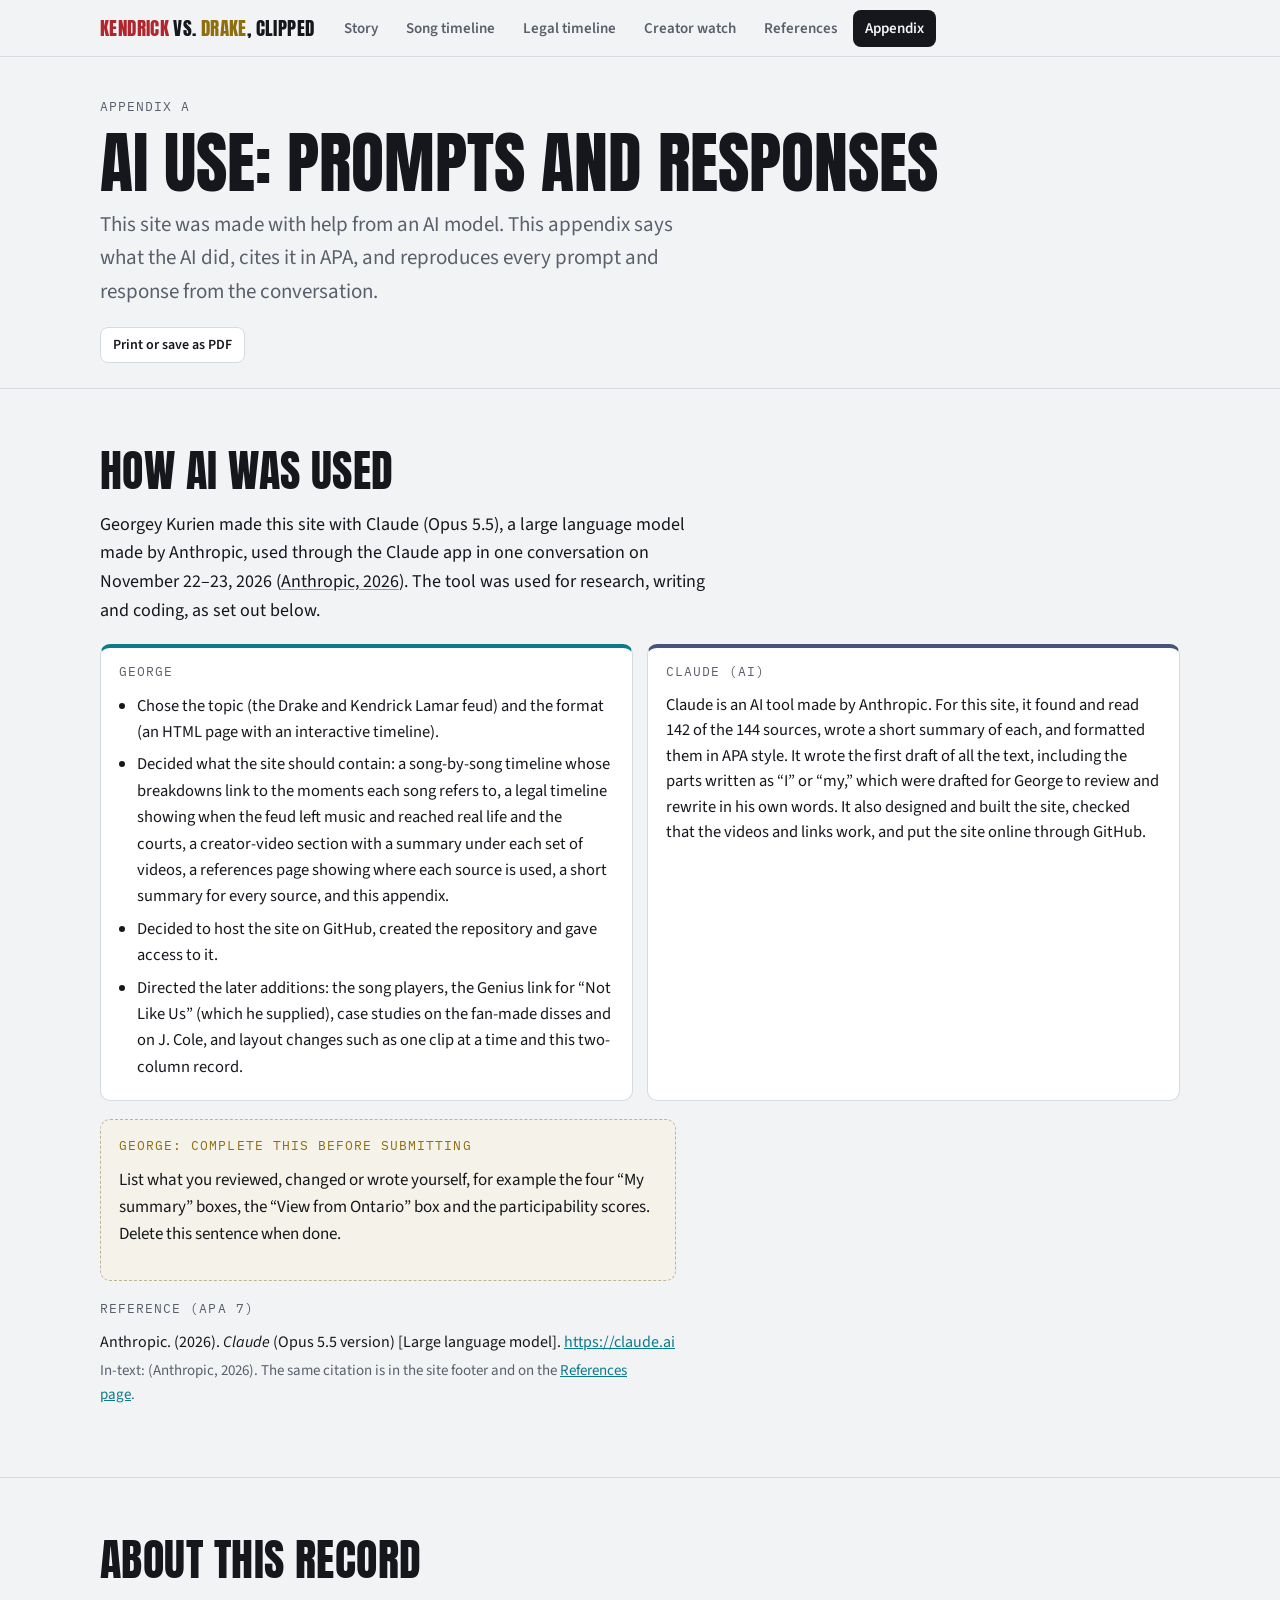
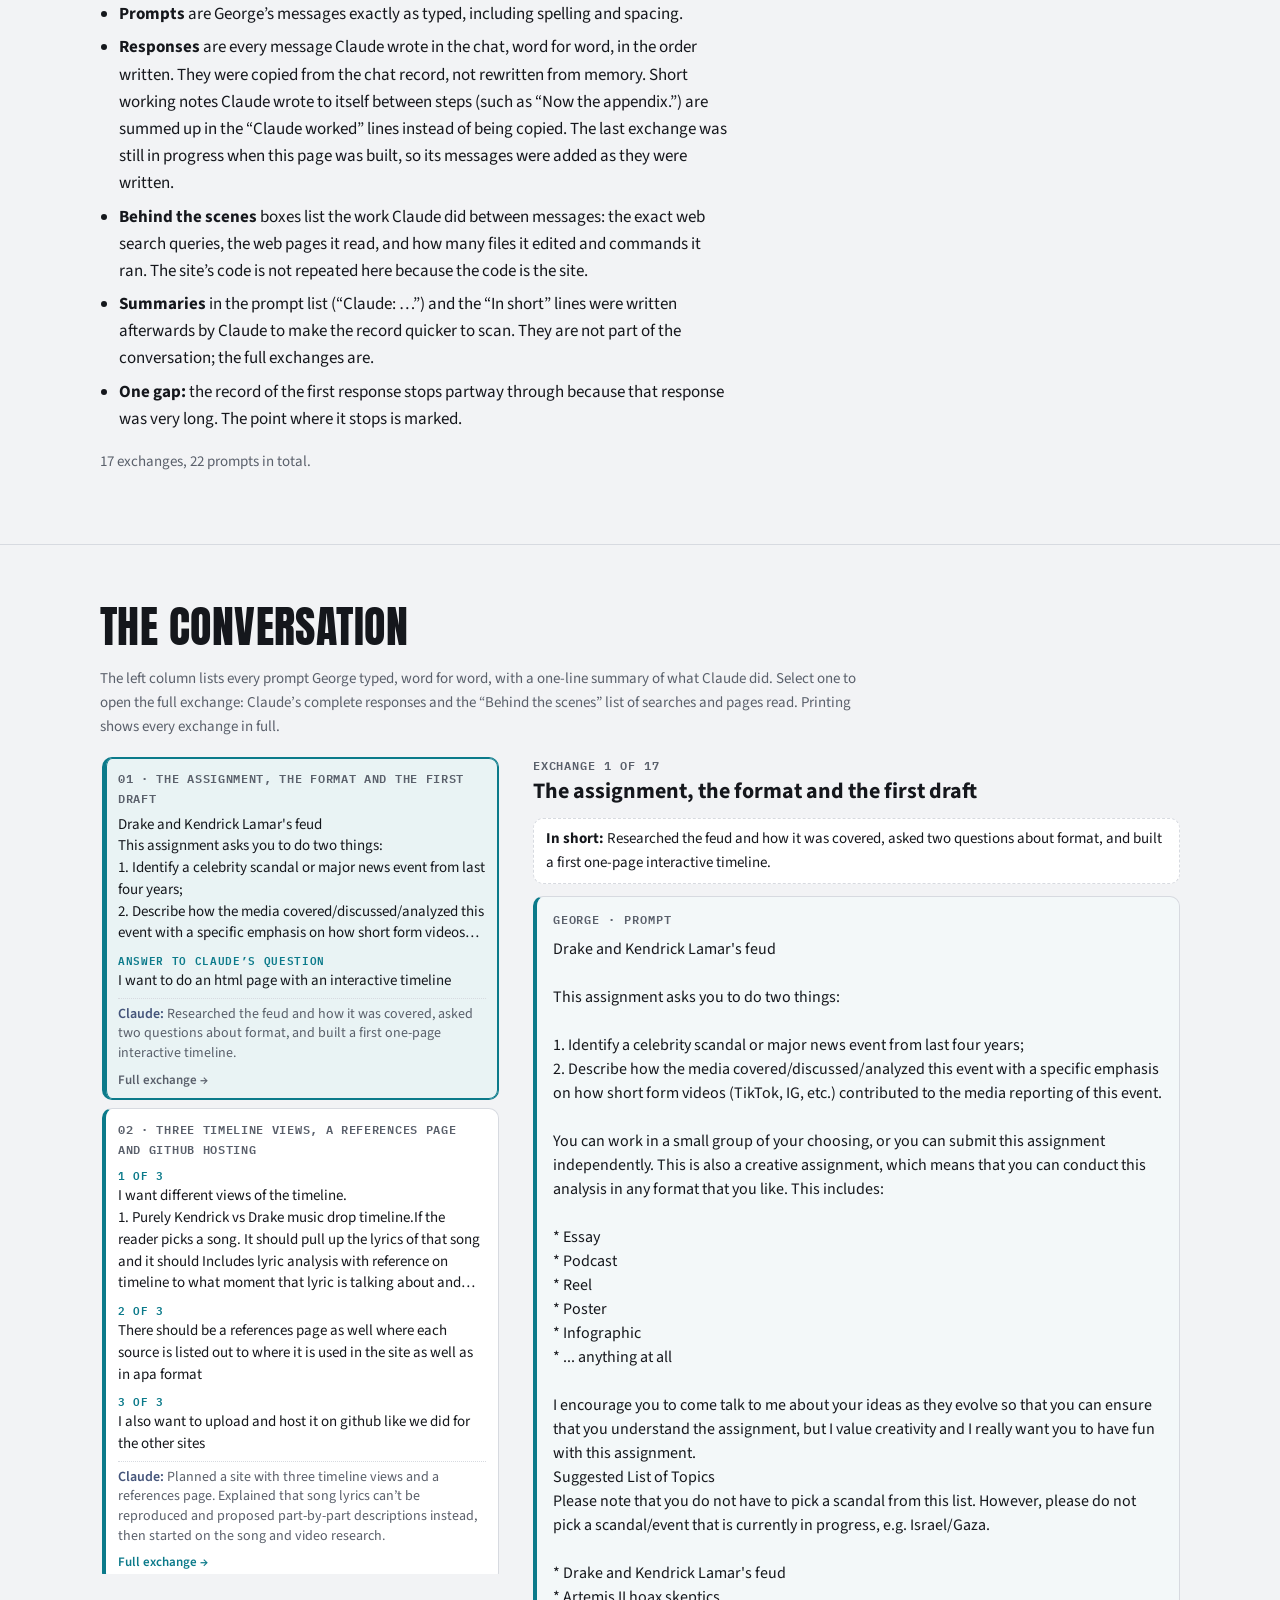
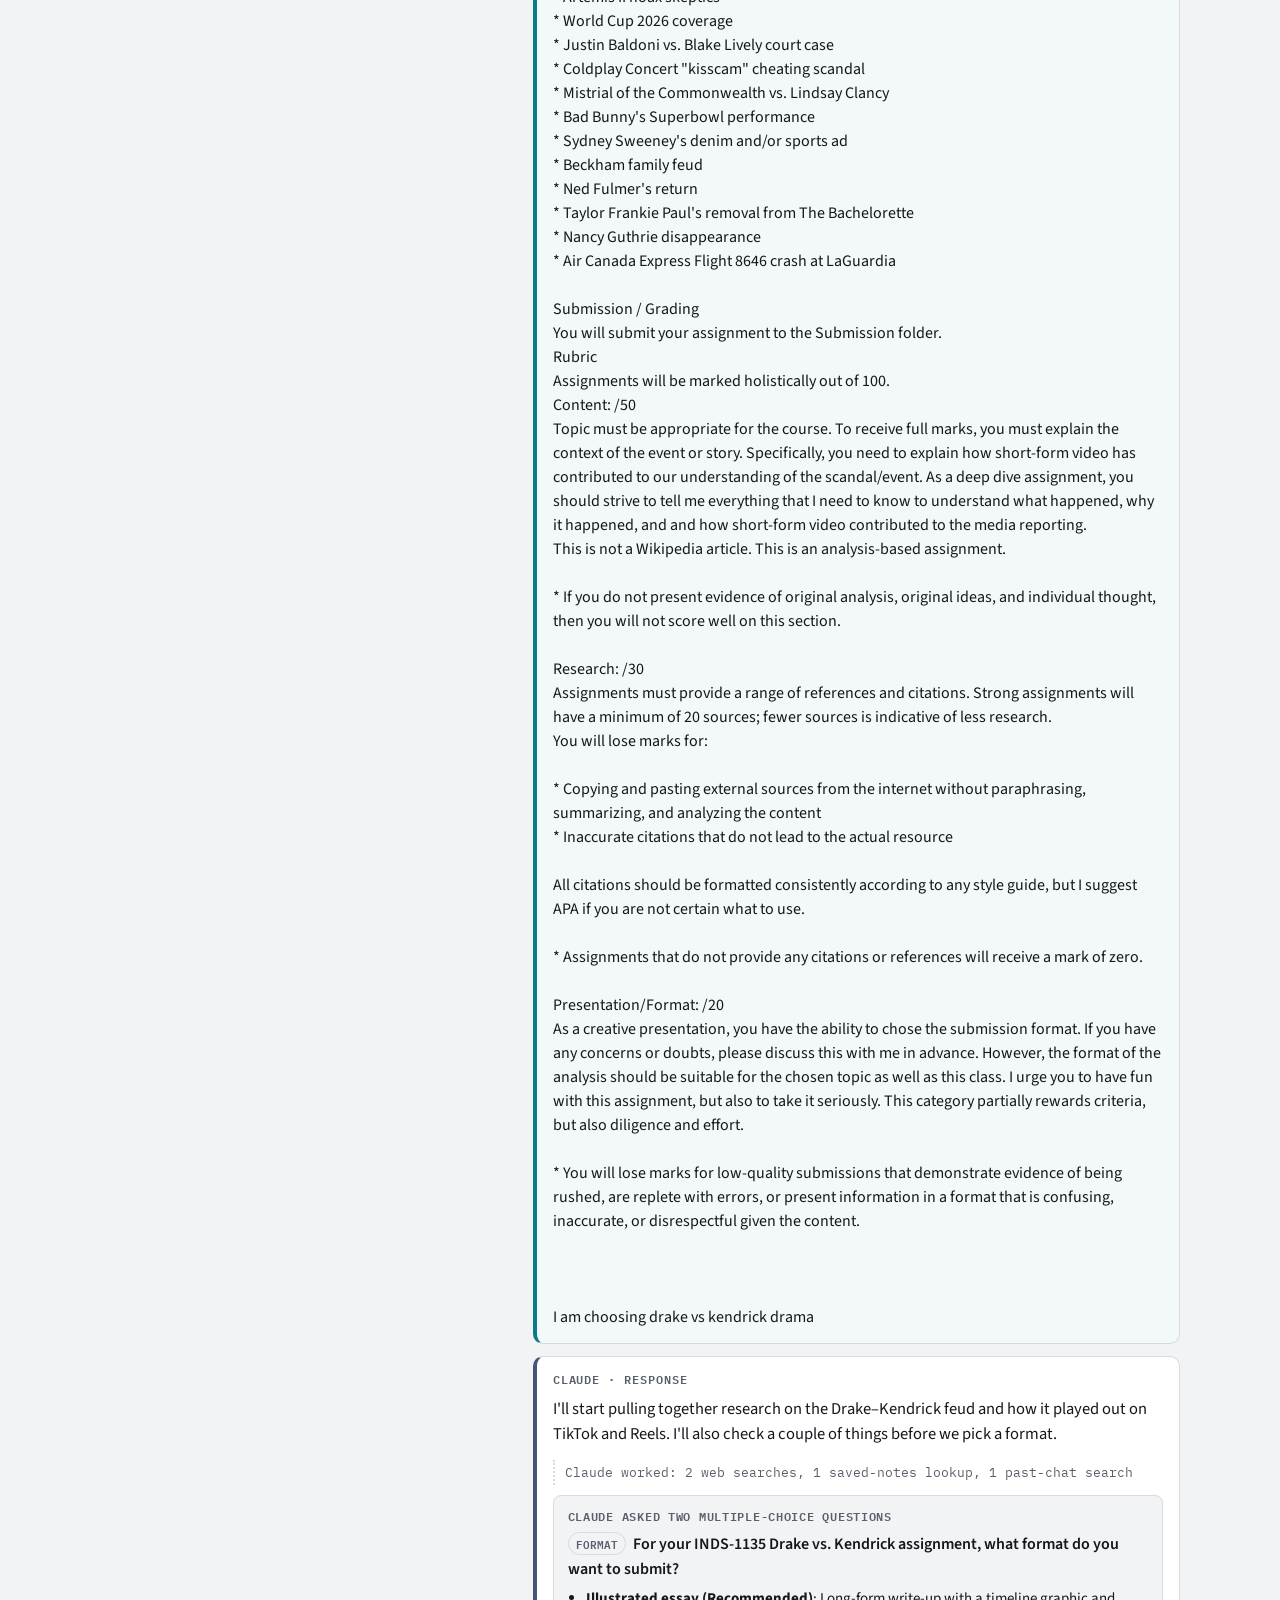
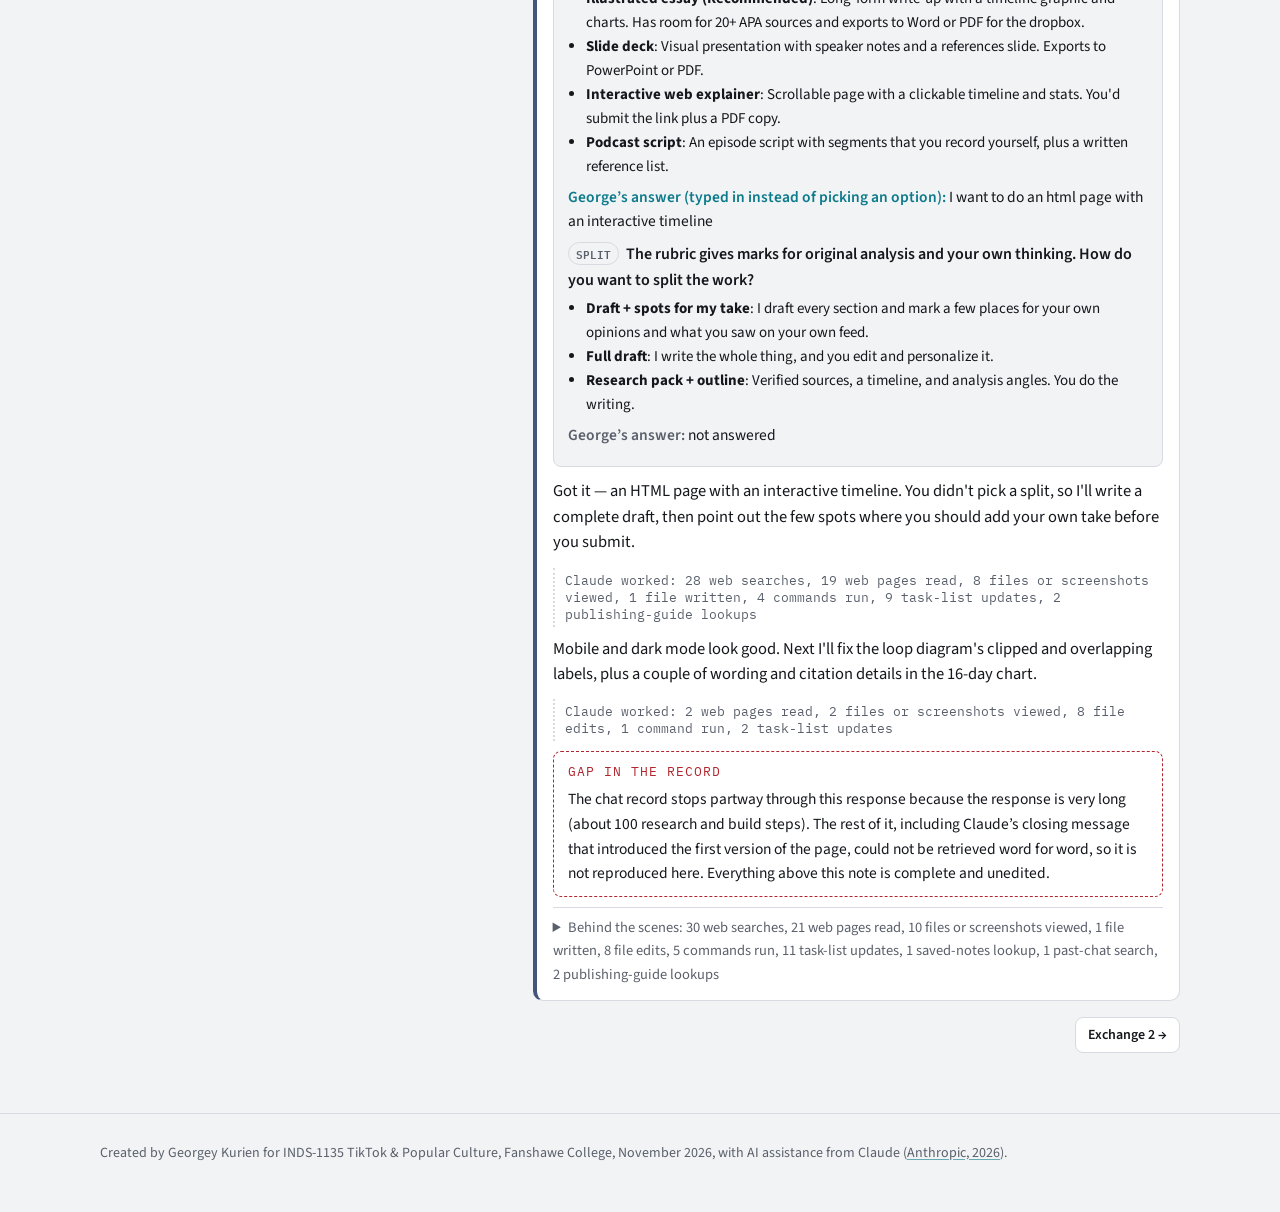
==== commit eabfcf9e: "Appendix: record exchange 17 and correct exchange 16 Co-Authored-By: Claude Opus 5.5 <noreply@anthro" ====
--- a/appendix.html
+++ b/appendix.html
@@ -7,7 +7,7 @@
 <link rel="preconnect" href="https://fonts.googleapis.com">
 <link rel="preconnect" href="https://fonts.gstatic.com" crossorigin>
 <link href="https://fonts.googleapis.com/css2?family=Anton&family=IBM+Plex+Mono:wght@400;600&family=Source+Sans+3:ital,wght@0,400;0,600;0,700;1,400&display=swap" rel="stylesheet">
-<link rel="stylesheet" href="assets/site.css?v=20261123f">
+<link rel="stylesheet" href="assets/site.css?v=20261123g">
 </head>
 <body class="appendix">
 <!-- generated by tools/build_appendix.py from the chat record; edit the script, not this file -->
@@ -72,12 +72,12 @@
     <h2>About this record</h2>
     <ul class="recnotes">
       <li><b>Prompts</b> are George’s messages exactly as typed, including spelling and spacing.</li>
-      <li><b>Responses</b> are every message Claude wrote in the chat, word for word, in the order written. They were copied from the chat record, not rewritten from memory. The last exchange was still in progress when this page was built, so its messages were added as they were written.</li>
+      <li><b>Responses</b> are every message Claude wrote in the chat, word for word, in the order written. They were copied from the chat record, not rewritten from memory. Short working notes Claude wrote to itself between steps (such as “Now the appendix.”) are summed up in the “Claude worked” lines instead of being copied. The last exchange was still in progress when this page was built, so its messages were added as they were written.</li>
       <li><b>Behind the scenes</b> boxes list the work Claude did between messages: the exact web search queries, the web pages it read, and how many files it edited and commands it ran. The site’s code is not repeated here because the code is the site.</li>
       <li><b>Summaries</b> in the prompt list (“Claude: …”) and the “In short” lines were written afterwards by Claude to make the record quicker to scan. They are not part of the conversation; the full exchanges are.</li>
       <li><b>One gap:</b> the record of the first response stops partway through because that response was very long. The point where it stops is marked.</li>
     </ul>
-    <p class="method">16 exchanges, 21 prompts in total.</p>
+    <p class="method">17 exchanges, 22 prompts in total.</p>
   </div></div>
 </section>
 
@@ -107,9 +107,10 @@
 <li><button type="button" class="pbtn" aria-expanded="false" aria-controls="ex-13" data-ex="ex-13"><span class="pnum">13 · The fan-made disses over Metro Boomin’s beat</span><span class="pq">You are skipping over how thousands of people made their own disses against drake using metro&#x27;s beats</span><span class="pdid"><b>Claude:</b> Researched the wave of fan-made disses over Metro Boomin’s “BBL Drizzy” beat and added a Story case study and a Creator watch set (19 new sources).</span><span class="pmore" aria-hidden="true">Full exchange <span class="arr">→</span></span></button></li>
 <li><button type="button" class="pbtn" aria-expanded="false" aria-controls="ex-14" data-ex="ex-14"><span class="pnum">14 · J. Cole’s exit and how people saw it</span><span class="pq">I also want to show J cole&#x27;s involvement, how he stepped out after Kendrick told him to. Also, I want to show people&#x27;s perception of how he escaped and lived happily</span><span class="pdid"><b>Claude:</b> Researched J. Cole’s exit. Found no record that Kendrick told him to step out, so added a fact-check box, a Story case study and a Creator watch set (20 new sources).</span><span class="pmore" aria-hidden="true">Full exchange <span class="arr">→</span></span></button></li>
 <li><button type="button" class="pbtn" aria-expanded="false" aria-controls="ex-15" data-ex="ex-15"><span class="pnum">15 · One clip at a time, a pinned menu and this two-column appendix</span><span class="pq">For the clips section, I want the video to be seen one at a time. Also, the front page is too long and difficult to navigate. I need you to allow the navigation row to scroll along with the user so that they can jump to different sections as they need to. Also, the appendix is too long and difficult to go through. Have one section on the left that is just my prompts, and a condensed version of what claude did. This way, it is easier to go through. Then, if more detail is required it can be opened up.</span><span class="pdid"><b>Claude:</b> Made Creator watch show one clip at a time, pinned the section menu to the top of the page, and rebuilt this appendix as a prompt list that opens into the full record.</span><span class="pmore" aria-hidden="true">Full exchange <span class="arr">→</span></span></button></li>
-<li><button type="button" class="pbtn" aria-expanded="false" aria-controls="ex-16" data-ex="ex-16"><span class="pnum">16 · What Claude did, in one paragraph</span><span class="pq">Summarize what claude did down to one small paragraph. Something easily legible for an average reader.</span><span class="pdid"><b>Claude:</b> Condensed what Claude did into one short paragraph and put it in the “Claude (AI)” box at the top of this appendix.</span><span class="pmore" aria-hidden="true">Full exchange <span class="arr">→</span></span></button></li></ol></nav>
+<li><button type="button" class="pbtn" aria-expanded="false" aria-controls="ex-16" data-ex="ex-16"><span class="pnum">16 · What Claude did, in one paragraph</span><span class="pq">Summarize what claude did down to one small paragraph. Something easily legible for an average reader.</span><span class="pdid"><b>Claude:</b> Condensed what Claude did into one short paragraph and put it in the “Claude (AI)” box at the top of this appendix.</span><span class="pmore" aria-hidden="true">Full exchange <span class="arr">→</span></span></button></li>
+<li><button type="button" class="pbtn" aria-expanded="false" aria-controls="ex-17" data-ex="ex-17"><span class="pnum">17 · Video previews and official cover art</span><span class="pq">in the creator watch section. I want to be able to see a preview of the other videos instead of a number list above to choose from. Also for the songs timeline, include the cover art of their albums and singles to showcase the art</span><span class="pdid"><b>Claude:</b> Replaced the numbered clip buttons with a row of video previews, and added each song’s official cover art through Spotify’s player, with sourced notes on the art (11 new sources).</span><span class="pmore" aria-hidden="true">Full exchange <span class="arr">→</span></span></button></li></ol></nav>
       <div class="detail"><article class="ex" id="ex-1" data-loc="Appendix: exchange 1" tabindex="-1">
-<h3><span class="exn">Exchange 1 of 16</span> The assignment, the format and the first draft</h3>
+<h3><span class="exn">Exchange 1 of 17</span> The assignment, the format and the first draft</h3>
 <div class="exsum noprint"><b>In short:</b> Researched the feud and how it was covered, asked two questions about format, and built a first one-page interactive timeline.</div>
 <div class="msg user"><p class="who">George · prompt</p><div class="pre">Drake and Kendrick Lamar&#x27;s feud
 
@@ -257,7 +258,7 @@
 <div class="exnav noprint"><span></span><button type="button" class="btn exgo" data-go="ex-2">Exchange 2 →</button></div>
 </article>
 <article class="ex" id="ex-2" data-loc="Appendix: exchange 2" tabindex="-1">
-<h3><span class="exn">Exchange 2 of 16</span> Three timeline views, a references page and GitHub hosting</h3>
+<h3><span class="exn">Exchange 2 of 17</span> Three timeline views, a references page and GitHub hosting</h3>
 <div class="exsum noprint"><b>In short:</b> Planned a site with three timeline views and a references page. Explained that song lyrics can’t be reproduced and proposed part-by-part descriptions instead, then started on the song and video research.</div>
 <p class="exnote">George sent these three messages one after another before Claude replied.</p><div class="msg user"><p class="who">George · prompt 1 of 3</p><div class="pre">I want different views of the timeline.
 
@@ -292,7 +293,7 @@
 <div class="exnav noprint"><button type="button" class="btn exgo" data-go="ex-1">← Exchange 1</button><button type="button" class="btn exgo" data-go="ex-3">Exchange 3 →</button></div>
 </article>
 <article class="ex" id="ex-3" data-loc="Appendix: exchange 3" tabindex="-1">
-<h3><span class="exn">Exchange 3 of 16</span> Does moving to GitHub limit the plan?</h3>
+<h3><span class="exn">Exchange 3 of 17</span> Does moving to GitHub limit the plan?</h3>
 <div class="exsum noprint"><b>In short:</b> Explained that GitHub hosting doesn’t shrink the plan and makes video embeds possible.</div>
 <div class="msg user"><p class="who">George · prompt</p><div class="pre">does switching to the github repo limit the scope you were planning?</div></div><div class="msg ai"><p class="who">Claude · response</p><div class="md"><p>No, moving to GitHub doesn't shrink the plan. It actually makes parts of it possible:</p>
 <ul>
@@ -311,7 +312,7 @@
 <div class="exnav noprint"><button type="button" class="btn exgo" data-go="ex-2">← Exchange 2</button><button type="button" class="btn exgo" data-go="ex-4">Exchange 4 →</button></div>
 </article>
 <article class="ex" id="ex-4" data-loc="Appendix: exchange 4" tabindex="-1">
-<h3><span class="exn">Exchange 4 of 16</span> Keep building; TikToks to come</h3>
+<h3><span class="exn">Exchange 4 of 17</span> Keep building; TikToks to come</h3>
 <div class="exsum noprint"><b>In short:</b> Built the full site, checked who posted each video, and asked George to give it access to his GitHub repository.</div>
 <div class="msg user"><p class="who">George · prompt</p><div class="pre">keep working but I may ask you to add more videos from my library as well. I think I have a couple videos from tiktok I want you to add</div></div><div class="msg ai"><p class="who">Claude · response</p><div class="md"><p>Sounds good. I'll keep going and build the Creator watch section so your TikToks can drop into any phase easily. When you're ready, send the TikTok links, or the files if they're saved on your phone or PC, and tell me which part of the beef each one belongs to.</p></div>
 <p class="steps">Claude worked: 10 web searches, 4 web pages read, 14 pages opened in a browser, 2 commands run</p>
@@ -383,7 +384,7 @@
 <div class="exnav noprint"><button type="button" class="btn exgo" data-go="ex-3">← Exchange 3</button><button type="button" class="btn exgo" data-go="ex-5">Exchange 5 →</button></div>
 </article>
 <article class="ex" id="ex-5" data-loc="Appendix: exchange 5" tabindex="-1">
-<h3><span class="exn">Exchange 5 of 16</span> GitHub access granted</h3>
+<h3><span class="exn">Exchange 5 of 17</span> GitHub access granted</h3>
 <div class="exsum noprint"><b>In short:</b> Uploaded the site to GitHub and gave the steps to switch on GitHub Pages.</div>
 <div class="msg user"><p class="who">George · prompt</p><div class="pre">its done</div></div><div class="msg ai"><p class="who">Claude · response</p><p class="steps">Claude worked: 2 commands run, 1 task-list update</p>
 <div class="md"><p>The site is now uploaded to KendrickVsDrake. The last step is yours, because I can't change repo settings from here:</p>
@@ -398,7 +399,7 @@
 <div class="exnav noprint"><button type="button" class="btn exgo" data-go="ex-4">← Exchange 4</button><button type="button" class="btn exgo" data-go="ex-6">Exchange 6 →</button></div>
 </article>
 <article class="ex" id="ex-6" data-loc="Appendix: exchange 6" tabindex="-1">
-<h3><span class="exn">Exchange 6 of 16</span> Reference summaries and this appendix</h3>
+<h3><span class="exn">Exchange 6 of 17</span> Reference summaries and this appendix</h3>
 <div class="exsum noprint"><b>In short:</b> Wrote a short summary for each of the 84 sources, built this appendix with an AI-use statement and APA citation, and fixed the site footer.</div>
 <div class="msg user"><p class="who">George · prompt</p><div class="pre">For each of the references we used we need to create a short summary.</div></div><div class="msg ai"><p class="who">Claude · response (start)</p><div class="md"><p>I'll write a short summary for each of the 84 sources and add them under each entry on the References page, so it works as an annotated bibliography.</p></div>
 <p class="steps">Claude worked: 1 file edit</p></div><p class="exnote">While Claude was working, George sent a second message:</p><div class="msg user"><p class="who">George · prompt (sent mid-response)</p><div class="pre">Also there needs to be an appendix. The teacher noted within the Submission / Grading section. &quot;You will submit your assignment to the Submission folder. AI use is permitted only if properly cited and attributed, including full prompt question and response (attach as Appendix). You will receive an automatic grade of zero if you do not cite your sources.&quot;</div></div><div class="msg ai"><p class="who">Claude · response</p><div class="md"><p>I'll finish the summaries, then add an <strong>Appendix</strong> page to the site with the complete conversation. To make sure the transcript is word-for-word, I'll pull it from the chat record instead of rewriting it from memory.</p></div>
@@ -421,7 +422,7 @@
 <div class="exnav noprint"><button type="button" class="btn exgo" data-go="ex-5">← Exchange 5</button><button type="button" class="btn exgo" data-go="ex-7">Exchange 7 →</button></div>
 </article>
 <article class="ex" id="ex-7" data-loc="Appendix: exchange 7" tabindex="-1">
-<h3><span class="exn">Exchange 7 of 16</span> Where George can add his own thinking</h3>
+<h3><span class="exn">Exchange 7 of 17</span> Where George can add his own thinking</h3>
 <div class="exsum noprint"><b>In short:</b> Listed the seven places on the site that give an opinion, all drafted in George’s voice for him to rewrite.</div>
 <div class="msg user"><p class="who">George · prompt</p><div class="pre">I would like to write my personal thoughts for the impacts of short form content. The space on the front page where it says my argument. Where else can I give my input?</div></div><div class="msg ai"><p class="who">Claude · response</p><p class="steps">Claude worked: 4 commands run</p>
 <div class="md"><p>Besides <strong>My argument</strong> at the top of the Story page, there are seven other places where the site gives an opinion. Right now I drafted all of them in your voice. They're ranked by how much they count toward the rubric's "original analysis and individual thought" marks:</p>
@@ -441,7 +442,7 @@
 <div class="exnav noprint"><button type="button" class="btn exgo" data-go="ex-6">← Exchange 6</button><button type="button" class="btn exgo" data-go="ex-8">Exchange 8 →</button></div>
 </article>
 <article class="ex" id="ex-8" data-loc="Appendix: exchange 8" tabindex="-1">
-<h3><span class="exn">Exchange 8 of 16</span> Song players, clickable phrases and the new title</h3>
+<h3><span class="exn">Exchange 8 of 17</span> Song players, clickable phrases and the new title</h3>
 <div class="exsum noprint"><b>In short:</b> Declined to post the lyrics (copyright). Added official players for 8 songs, 28 clickable phrases that jump to the timelines, support for “hear this line” buttons, and the new title.</div>
 <div class="msg user"><p class="who">George · prompt</p><div class="pre">For each song. I wanted the actual lyrics listed out and a way to play each song. Then within the lyrics, I want hyperlinks on important phrases or words that point to the overall timeline that it references.</div></div><div class="msg ai"><p class="who">Claude · response (start)</p><div class="md"><p>I still can't put the full lyrics on the site. They're copyrighted, and adding links to them doesn't change that. Here's what I can build that gets close:</p>
 <ul>
@@ -500,7 +501,7 @@
 <div class="exnav noprint"><button type="button" class="btn exgo" data-go="ex-7">← Exchange 7</button><button type="button" class="btn exgo" data-go="ex-9">Exchange 9 →</button></div>
 </article>
 <article class="ex" id="ex-9" data-loc="Appendix: exchange 9" tabindex="-1">
-<h3><span class="exn">Exchange 9 of 16</span> Lyric excerpts</h3>
+<h3><span class="exn">Exchange 9 of 17</span> Lyric excerpts</h3>
 <div class="exsum noprint"><b>In short:</b> Declined lyric excerpts as well, and offered “hear this line” buttons and Genius links instead.</div>
 <div class="msg user"><p class="who">George · prompt</p><div class="pre">How about key excerpts of the lyrics from each song?</div></div><div class="msg ai"><p class="who">Claude · response</p><div class="md"><p>I can't add lyric excerpts either, even short key lines. Song lyrics are protected in part as well as in full, so I stick to describing them in my own words. That also fits your rubric, which takes marks off for copied material that isn't paraphrased.</p>
 <p>The closest I can get is letting readers hear the key lines instead of reading them. If you tell me when each important line starts in a song (for example, "Euphoria, 1:52"), I'll add a "▶ Hear this line" button next to the part of the breakdown that explains it. Clicking it starts the official player at that exact moment, so the reader hears the line in the artist's own voice right beside your analysis. Picking out those moments yourself also shows your own work with the songs, and the appendix will record it.</p>
@@ -508,7 +509,7 @@
 <div class="exnav noprint"><button type="button" class="btn exgo" data-go="ex-8">← Exchange 8</button><button type="button" class="btn exgo" data-go="ex-10">Exchange 10 →</button></div>
 </article>
 <article class="ex" id="ex-10" data-loc="Appendix: exchange 10" tabindex="-1">
-<h3><span class="exn">Exchange 10 of 16</span> Screenshots of Genius pages</h3>
+<h3><span class="exn">Exchange 10 of 17</span> Screenshots of Genius pages</h3>
 <div class="exsum noprint"><b>In short:</b> Declined screenshots of Genius pages. The search tool refused Genius searches, so Claude asked George for the links.</div>
 <div class="msg user"><p class="who">George · prompt</p><div class="pre">could you use a screenshot of the genius page and add them as a reference?</div></div><div class="msg ai"><p class="who">Claude · response</p><p class="steps">Claude worked: 5 web searches, 2 commands run</p>
 <div class="md"><p>I can't do that one either. A screenshot of a Genius page would still put the lyrics on your site, just as an image instead of text, so it has the same copyright problem.</p>
@@ -527,7 +528,7 @@
 <div class="exnav noprint"><button type="button" class="btn exgo" data-go="ex-9">← Exchange 9</button><button type="button" class="btn exgo" data-go="ex-11">Exchange 11 →</button></div>
 </article>
 <article class="ex" id="ex-11" data-loc="Appendix: exchange 11" tabindex="-1">
-<h3><span class="exn">Exchange 11 of 16</span> Providing the Genius links</h3>
+<h3><span class="exn">Exchange 11 of 17</span> Providing the Genius links</h3>
 <div class="exsum noprint"><b>In short:</b> Confirmed that Genius links George sends can be added as references (links only, no lyrics or screenshots).</div>
 <div class="msg user"><p class="who">George · prompt</p><div class="pre">what if I provide the link?</div></div><div class="msg ai"><p class="who">Claude · response</p><div class="md"><p>Yes, send them and I'll add them as references. Each song's Genius page will get its own APA entry and short summary on the References page, and that song's "Read the lyrics on Genius" button will go straight to the page instead of a search. Readers will be one click away from the full lyrics and annotations.</p>
 <p>Having the link doesn't change the screenshot part, though. I still won't copy the lyrics onto the site, as text or as an image.</p>
@@ -536,7 +537,7 @@
 <div class="exnav noprint"><button type="button" class="btn exgo" data-go="ex-10">← Exchange 10</button><button type="button" class="btn exgo" data-go="ex-12">Exchange 12 →</button></div>
 </article>
 <article class="ex" id="ex-12" data-loc="Appendix: exchange 12" tabindex="-1">
-<h3><span class="exn">Exchange 12 of 16</span> Genius link for “Not Like Us”</h3>
+<h3><span class="exn">Exchange 12 of 17</span> Genius link for “Not Like Us”</h3>
 <div class="exsum noprint"><b>In short:</b> Added the Genius page for “Not Like Us” as a reference and pointed the song’s button to it.</div>
 <div class="msg user"><p class="who">George · prompt</p><div class="pre">https://genius.com/Kendrick-lamar-not-like-us-lyrics</div></div><div class="msg ai"><p class="who">Claude · response</p><p class="steps">Claude worked: 1 file edit, 2 commands run</p>
 <div class="md"><p>Added. "Not Like Us" now has its Genius page on the References page, as an APA entry with a short summary:</p>
@@ -549,7 +550,7 @@
 <div class="exnav noprint"><button type="button" class="btn exgo" data-go="ex-11">← Exchange 11</button><button type="button" class="btn exgo" data-go="ex-13">Exchange 13 →</button></div>
 </article>
 <article class="ex" id="ex-13" data-loc="Appendix: exchange 13" tabindex="-1">
-<h3><span class="exn">Exchange 13 of 16</span> The fan-made disses over Metro Boomin’s beat</h3>
+<h3><span class="exn">Exchange 13 of 17</span> The fan-made disses over Metro Boomin’s beat</h3>
 <div class="exsum noprint"><b>In short:</b> Researched the wave of fan-made disses over Metro Boomin’s “BBL Drizzy” beat and added a Story case study and a Creator watch set (19 new sources).</div>
 <div class="msg user"><p class="who">George · prompt</p><div class="pre">You are skipping over how thousands of people made their own disses against drake using metro&#x27;s beats</div></div><div class="msg ai"><p class="who">Claude · response</p><div class="md"><p>You're right. The site mentions "BBL Drizzy" in a few one-liners, but it never treats the fan-made disses as a story of their own, even though it's probably the clearest example of short-form video turning the audience into participants. I'll research the open-verse contest (what Metro offered, how many people joined, which kinds of entries spread, and how the press covered it) and add:</p>
 <ul>
@@ -599,7 +600,7 @@
 <div class="exnav noprint"><button type="button" class="btn exgo" data-go="ex-12">← Exchange 12</button><button type="button" class="btn exgo" data-go="ex-14">Exchange 14 →</button></div>
 </article>
 <article class="ex" id="ex-14" data-loc="Appendix: exchange 14" tabindex="-1">
-<h3><span class="exn">Exchange 14 of 16</span> J. Cole’s exit and how people saw it</h3>
+<h3><span class="exn">Exchange 14 of 17</span> J. Cole’s exit and how people saw it</h3>
 <div class="exsum noprint"><b>In short:</b> Researched J. Cole’s exit. Found no record that Kendrick told him to step out, so added a fact-check box, a Story case study and a Creator watch set (20 new sources).</div>
 <div class="msg user"><p class="who">George · prompt</p><div class="pre">I also want to show J cole&#x27;s involvement, how he stepped out after Kendrick told him to. Also, I want to show people&#x27;s perception of how he escaped and lived happily</div></div><div class="msg ai"><p class="who">Claude · response</p><div class="md"><p>On it. I'll add a J. Cole section to the Story page: how he got pulled in ("First Person Shooter," then Kendrick's reply on "Like That"), his diss "7 Minute Drill," the on-stage apology two days later, and what he said about it afterwards. It'll also cover how people saw his exit, from the "he escaped and is living his best life" memes to the critics who thought he folded. I'll add matching videos to Creator watch if I can confirm who posted them.</p>
 <p>One thing I'll check while researching is whether Kendrick actually told Cole to step out, or whether that's how fans read it. If it's the second, the site will say so, since that difference is the kind of thing your teacher will look for.</p></div><p class="steps">Claude worked: 3 task-list updates</p><div class="md"><p>Added, and it's live.</p>
@@ -638,7 +639,7 @@
 <div class="exnav noprint"><button type="button" class="btn exgo" data-go="ex-13">← Exchange 13</button><button type="button" class="btn exgo" data-go="ex-15">Exchange 15 →</button></div>
 </article>
 <article class="ex" id="ex-15" data-loc="Appendix: exchange 15" tabindex="-1">
-<h3><span class="exn">Exchange 15 of 16</span> One clip at a time, a pinned menu and this two-column appendix</h3>
+<h3><span class="exn">Exchange 15 of 17</span> One clip at a time, a pinned menu and this two-column appendix</h3>
 <div class="exsum noprint"><b>In short:</b> Made Creator watch show one clip at a time, pinned the section menu to the top of the page, and rebuilt this appendix as a prompt list that opens into the full record.</div>
 <div class="msg user"><p class="who">George · prompt</p><div class="pre">For the clips section, I want the video to be seen one at a time. Also, the front page is too long and difficult to navigate. I need you to allow the navigation row to scroll along with the user so that they can jump to different sections as they need to. Also, the appendix is too long and difficult to go through. Have one section on the left that is just my prompts, and a condensed version of what claude did. This way, it is easier to go through. Then, if more detail is required it can be opened up.</div></div><div class="msg ai"><p class="who">Claude · response</p><div class="md"><p>On it: I'm making the Creator watch clips play one at a time, keeping the Story section menu pinned at the top while you scroll, and turning the appendix into a two-column view. Your prompts and a short summary will sit on the left, with the full detail opening on the right.</p></div><p class="steps">Claude worked: set up a 4-item task list and ticked items off as they finished</p><div class="md"><p>Done, and it's live.</p>
 <p><strong>Creator watch, one clip at a time.</strong> Each set now shows a single clip. You move through it with <strong>‹ Prev</strong> and <strong>Next ›</strong>, the numbered buttons, or the arrow keys, and a counter shows "Clip 2 of 5". Moving to another clip stops the one that was playing. Links from the References page open the right clip. Creator watch also has its own pinned menu with its six sets.</p>
@@ -660,21 +661,83 @@
 <div class="exnav noprint"><button type="button" class="btn exgo" data-go="ex-14">← Exchange 14</button><button type="button" class="btn exgo" data-go="ex-16">Exchange 16 →</button></div>
 </article>
 <article class="ex" id="ex-16" data-loc="Appendix: exchange 16" tabindex="-1">
-<h3><span class="exn">Exchange 16 of 16</span> What Claude did, in one paragraph</h3>
+<h3><span class="exn">Exchange 16 of 17</span> What Claude did, in one paragraph</h3>
 <div class="exsum noprint"><b>In short:</b> Condensed what Claude did into one short paragraph and put it in the “Claude (AI)” box at the top of this appendix.</div>
-<div class="msg user"><p class="who">George · prompt</p><div class="pre">Summarize what claude did down to one small paragraph. Something easily legible for an average reader.</div></div><div class="msg ai"><p class="who">Claude · response</p><div class="md"><p>Here it is:</p>
+<div class="msg user"><p class="who">George · prompt</p><div class="pre">Summarize what claude did down to one small paragraph. Something easily legible for an average reader.</div></div><div class="msg ai"><p class="who">Claude · response</p><div class="md"><p>I'll write the paragraph, put it in the appendix's "Claude (AI)" box, and log this exchange in the appendix.</p></div>
+<p class="steps">Claude worked: 1 file or screenshot viewed, 3 commands run</p>
+<div class="md"><p>Here it is:</p>
 <blockquote>
 <p>Claude is an AI tool made by Anthropic. For this site, it found and read 131 of the 133 sources, wrote a short summary of each, and formatted them in APA style. It wrote the first draft of all the text, including the parts written as "I" or "my," which were drafted for George to review and rewrite in his own words. It also designed and built the site, checked that the videos and links work, and put the site online through GitHub.</p>
 </blockquote>
-<p>I also put it in the appendix's "Claude (AI)" box in place of the three longer bullet points, so readers see the short version first. The full record of every prompt and response is still below it. If you only wanted the paragraph here and not on the site, I can put the bullets back.</p></div><p class="tnote">Behind the scenes: Claude edited this appendix and uploaded the change to GitHub. No web searches were needed.</p></div>
-<div class="exnav noprint"><button type="button" class="btn exgo" data-go="ex-15">← Exchange 15</button><span></span></div>
+<p>I also put it in the appendix's "Claude (AI)" box in place of the three longer bullet points, so readers see the short version first. The full record of every prompt and response is still below it. If you only wanted the paragraph here and not on the site, I can put the bullets back.</p></div><p class="tnote">Behind the scenes: Claude edited this appendix and uploaded the change to GitHub. No web searches were needed.</p><details class="tools"><summary>Behind the scenes: 1 file or screenshot viewed, 3 commands run</summary>
+<p class="tnote">File reads, edits and commands built and tested the site’s code. That code is the site itself and is not repeated here; it is in the GitHub repository.</p>
+</details></div>
+<div class="exnav noprint"><button type="button" class="btn exgo" data-go="ex-15">← Exchange 15</button><button type="button" class="btn exgo" data-go="ex-17">Exchange 17 →</button></div>
+</article>
+<article class="ex" id="ex-17" data-loc="Appendix: exchange 17" tabindex="-1">
+<h3><span class="exn">Exchange 17 of 17</span> Video previews and official cover art</h3>
+<div class="exsum noprint"><b>In short:</b> Replaced the numbered clip buttons with a row of video previews, and added each song’s official cover art through Spotify’s player, with sourced notes on the art (11 new sources).</div>
+<div class="msg user"><p class="who">George · prompt</p><div class="pre">in the creator watch section. I want to be able to see a preview of the other videos instead of a number list above to choose from. Also for the songs timeline, include the cover art of their albums and singles to showcase the art</div></div><div class="msg ai"><p class="who">Claude · response</p><div class="md"><p>I'll add clickable video previews to Creator watch and put each song's official cover art in the Song timeline. First I'll look at how the song panel is built.</p></div><p class="steps">Claude worked: set up a 3-item task list and ticked items off as they finished</p><div class="md"><p>Done, and it's live.</p>
+<p><strong>Creator watch previews.</strong> The numbered buttons are gone. Each set now starts with a row of preview cards, one per clip, showing a thumbnail, the clip type and its title. The one playing is outlined and marked "Showing". Click any card to switch to it. <strong>‹ Prev</strong> and <strong>Next ›</strong> now sit under the clip. Each platform's preview works a little differently:</p>
+<ul>
+<li><strong>YouTube:</strong> YouTube's own thumbnail.</li>
+<li><strong>SoundCloud:</strong> the track artwork, which SoundCloud sends when Creator watch opens.</li>
+<li><strong>TikTok:</strong> TikTok doesn't let other sites fetch its thumbnails, so the card shows TikTok's own player shrunk to fit. Clicking the card plays the clip in the main viewer.</li>
+</ul>
+<p><strong>Cover art on the Song timeline.</strong> Each song now shows its official cover through Spotify's player, with a line about the art where there's a story behind it:</p>
+<ul>
+<li><strong>Push Ups:</strong> a size 7 shoe tag, mocking Kendrick's height.</li>
+<li><strong>euphoria:</strong> a dictionary definition, read as a jab at Drake producing HBO's <em>Euphoria</em>.</li>
+<li><strong>meet the grahams:</strong> plain black on streaming. Kendrick removed the original cover, a pile of items said to expose Drake.</li>
+<li><strong>Not Like Us:</strong> the aerial photo of Drake's home that his lawsuit later pointed to.</li>
+<li><strong>First Person Shooter</strong> and <strong>Like That</strong> show their albums' covers. <em>For All the Dogs</em> was drawn by Drake's son.</li>
+</ul>
+<p>Taylor Made Freestyle, 6:16 in LA and The Heart Part 6 aren't on Spotify, so they get a short note instead. Spotify only plays a 30-second preview unless you're logged in, so the YouTube player under each cover still plays the full song. On a phone or narrow window, Spotify shows the cover as a smaller square.</p>
+<p>I showed the art through Spotify's official player rather than copying the image files onto the site, so it appears the way the labels released it. This adds 11 sources (the 7 Spotify releases and 4 articles about the covers), for 144 in total. In the appendix I also added the opening line from the last exchange, which was missing, and a note that short working notes between steps are summed up rather than copied.</p></div><details class="tools"><summary>Behind the scenes: 9 web searches, 4 web pages read, 14 pages opened in a browser</summary>
+<p class="tnote">Two other lookups were refused: a link-matching service (song.link) said its public access had ended, and Apple's search service answered with a data file that the browser saved and Claude did not open. A Spotify album page could not be read because the approval it needed was not given, so Claude used Spotify's own search in the browser instead. Claude also edited the site files and ran tests; those steps are not counted here.</p>
+<p class="th">Web searches (exact queries)</p><ol>
+<li><code>open.spotify.com Not Like Us Kendrick Lamar track</code></li>
+<li><code>open.spotify.com euphoria Kendrick Lamar single</code></li>
+<li><code>open.spotify.com Push Ups Drake single</code></li>
+<li><code>open.spotify.com Family Matters Drake track</code></li>
+<li><code>open.spotify.com Meet the Grahams Kendrick Lamar</code></li>
+<li><code>&quot;We Don&#x27;t Trust You&quot; Future Metro Boomin album record label Freebandz Boominati</code></li>
+<li><code>&quot;For All the Dogs&quot; Drake album label OVO Republic released October 6 2023</code></li>
+<li><code>Kendrick Lamar changes &quot;Meet the Grahams&quot; cover art streaming release</code></li>
+<li><code>Kendrick Lamar euphoria cover art Merriam-Webster definition lookups</code></li>
+</ol>
+<p class="th">Web pages read</p><ol>
+<li><a href="https://uproxx.com/music/drake-push-ups-kendrick-lamar-diss-cover-art" target="_blank" rel="noopener">https://uproxx.com/music/drake-push-ups-kendrick-lamar-diss-cover-art</a></li>
+<li><a href="https://stereogum.com/2234099/stream-drakes-new-album-for-all-the-dogs/music" target="_blank" rel="noopener">https://stereogum.com/2234099/stream-drakes-new-album-for-all-the-dogs/music</a></li>
+<li><a href="https://XXLmag.com/drake-kendrick-lamar-easter-eggs-lyrical-battle/" target="_blank" rel="noopener">https://XXLmag.com/drake-kendrick-lamar-easter-eggs-lyrical-battle/</a></li>
+<li><a href="https://www.hotnewhiphop.com/797589-kendrick-lamar-changes-meet-the-grahams-cover-art-streaming-fans-debate-hip-hop-news" target="_blank" rel="noopener">https://www.hotnewhiphop.com/797589-kendrick-lamar-changes-meet-the-grahams-cover-art-streaming-fans-debate-hip-hop-news</a></li>
+</ol>
+<p class="th">Pages opened in a cloud browser (searching Spotify for each song’s official release, looking at Spotify’s player, and checking the live site)</p><ol>
+<li><code>https://api.song.link/v1-alpha.1/links?url=https%3A%2F%2Fwww.youtube.com%2Fwatch%3Fv%3DT6eK-2OQtew&amp;userCountry=CA</code></li>
+<li><code>https://itunes.apple.com/search?term=kendrick+lamar+not+like+us&amp;entity=song&amp;country=ca&amp;limit=3</code></li>
+<li><code>https://open.spotify.com/search/Not%20Like%20Us%20Kendrick%20Lamar/tracks</code></li>
+<li><code>https://open.spotify.com/search/euphoria%20meet%20the%20grahams%20Kendrick%20Lamar/tracks</code></li>
+<li><code>https://open.spotify.com/search/meet%20the%20grahams/tracks</code></li>
+<li><code>https://open.spotify.com/search/drake%20push%20ups%20heart%20part%206/tracks</code></li>
+<li><code>https://open.spotify.com/search/first%20person%20shooter%20drake%20j%20cole/tracks</code></li>
+<li><code>https://open.spotify.com/search/the%20heart%20part%206/tracks</code></li>
+<li><code>https://open.spotify.com/embed/track/3eh51r6rFWAlGQRlHx9QnQ</code></li>
+<li><code>https://open.spotify.com/embed/track/6AI3ezQ4o3HUoP6Dhudph3</code></li>
+<li><code>https://ghostbadger.github.io/KendrickVsDrake/index.html#cw-openverse</code></li>
+<li><code>https://ghostbadger.github.io/KendrickVsDrake/index.html#v-tJustin</code></li>
+<li><code>https://ghostbadger.github.io/KendrickVsDrake/index.html?r=17#v-tCharlie</code></li>
+<li><code>https://ghostbadger.github.io/KendrickVsDrake/index.html?r=17#cover-pushups</code></li>
+</ol>
+<p class="tnote">File reads, edits and commands built and tested the site’s code. That code is the site itself and is not repeated here; it is in the GitHub repository.</p>
+</details></div>
+<div class="exnav noprint"><button type="button" class="btn exgo" data-go="ex-16">← Exchange 16</button><span></span></div>
 </article></div>
     </div>
   </div>
 </section>
 </main>
 <footer id="ai-use" data-loc="Appendix footer"><div class="wrap">Created by Georgey Kurien for INDS-1135 TikTok &amp; Popular Culture, Fanshawe College, November 2026, with AI assistance from Claude <span data-cite="anthropic2026">(Anthropic, 2026)</span>.</div></footer>
-<script src="assets/data.js?v=20261123f"></script>
+<script src="assets/data.js?v=20261123g"></script>
 <script>
 document.querySelectorAll("[data-cite]").forEach(el => { const r = REFS[el.dataset.cite]; el.innerHTML = `(<a class="cite" data-k="${el.dataset.cite}" href="references.html#r-${el.dataset.cite}">${r.cite}</a>)`; });
 document.querySelectorAll("[data-apa]").forEach(el => el.innerHTML = REFS[el.dataset.apa].apa);
--- a/assets/site.css
+++ b/assets/site.css
@@ -604,3 +604,5 @@
 .songcover.none p{margin:0}
 .songcover.none .eyebrow{margin:0 0 4px}
 @media print{ .songcover iframe{display:none} }
+.vprev-frame{position:absolute;left:0;top:50%;width:325px;height:578px;border:0;z-index:1;pointer-events:none;transform-origin:0 0;transform:scale(.5846) translateY(-50%)}
+@media (max-width:560px){ .vprev-frame{transform:scale(.4615) translateY(-50%)} }
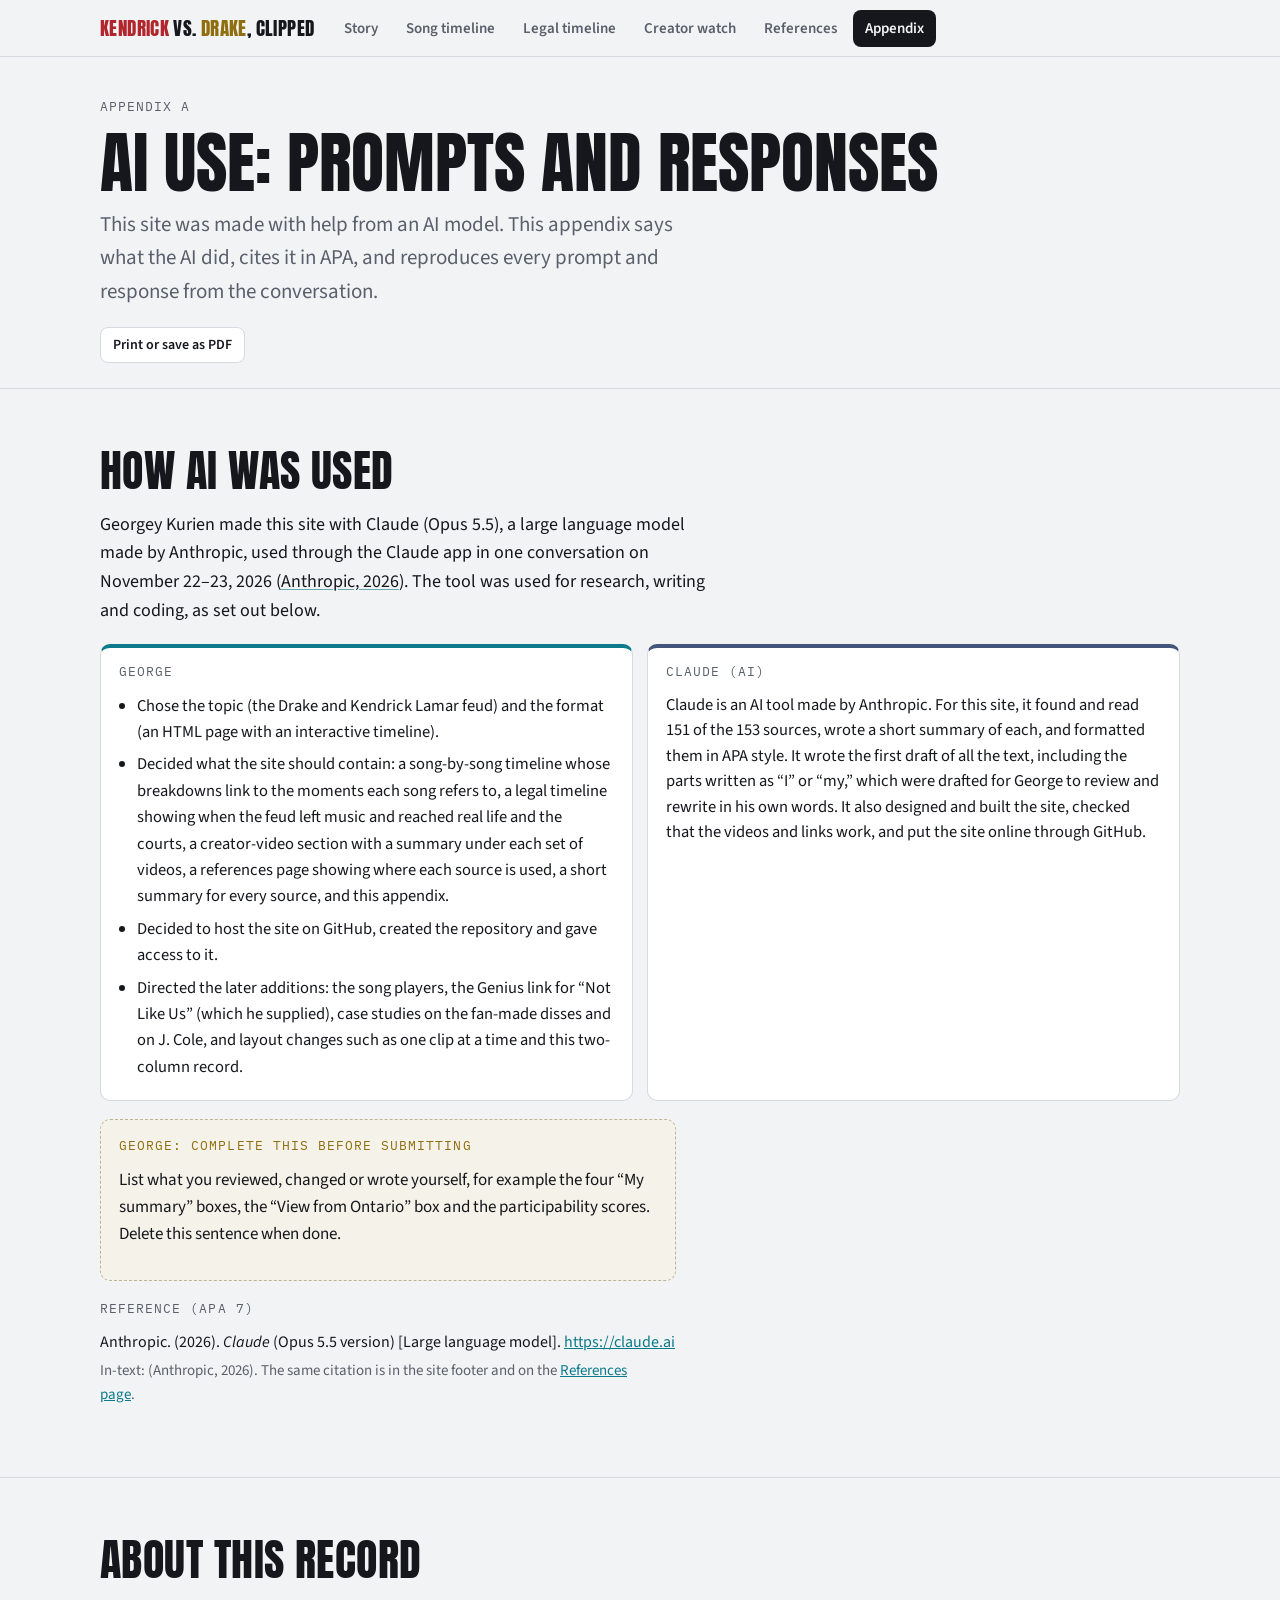
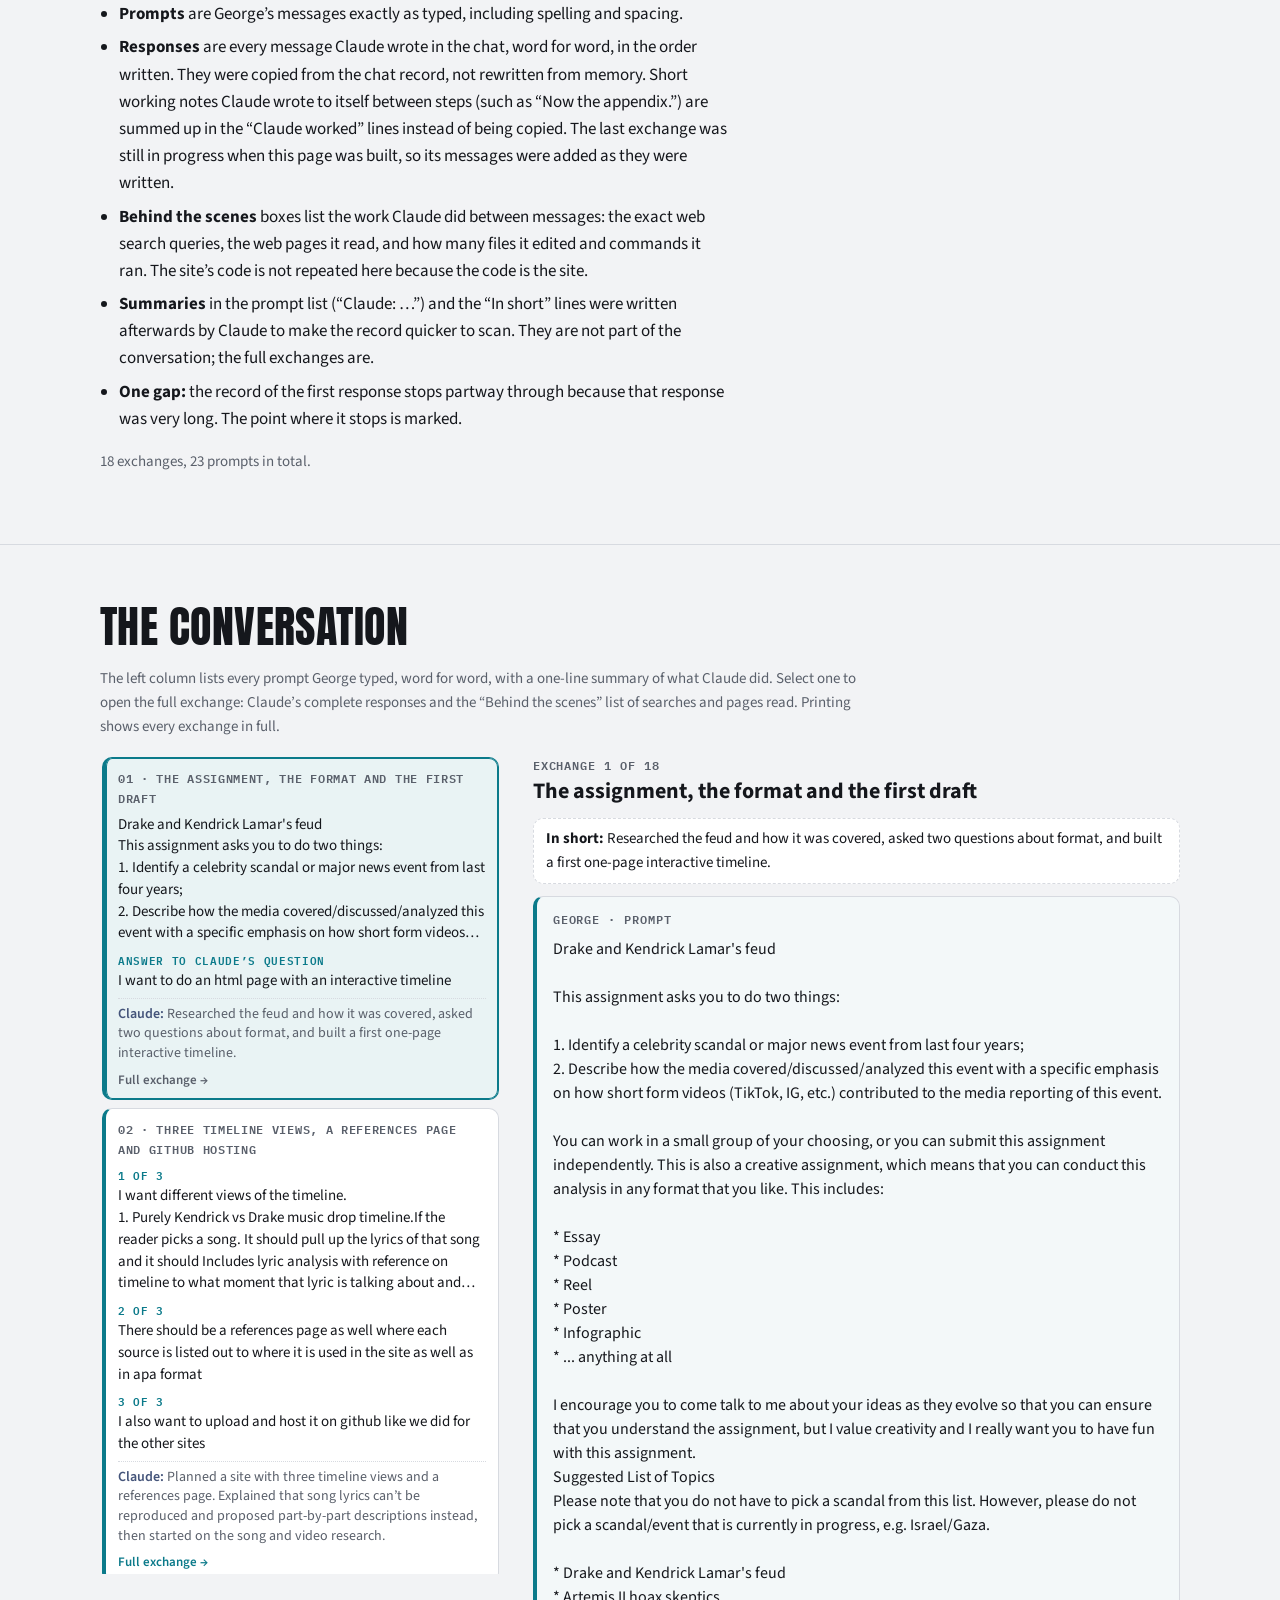
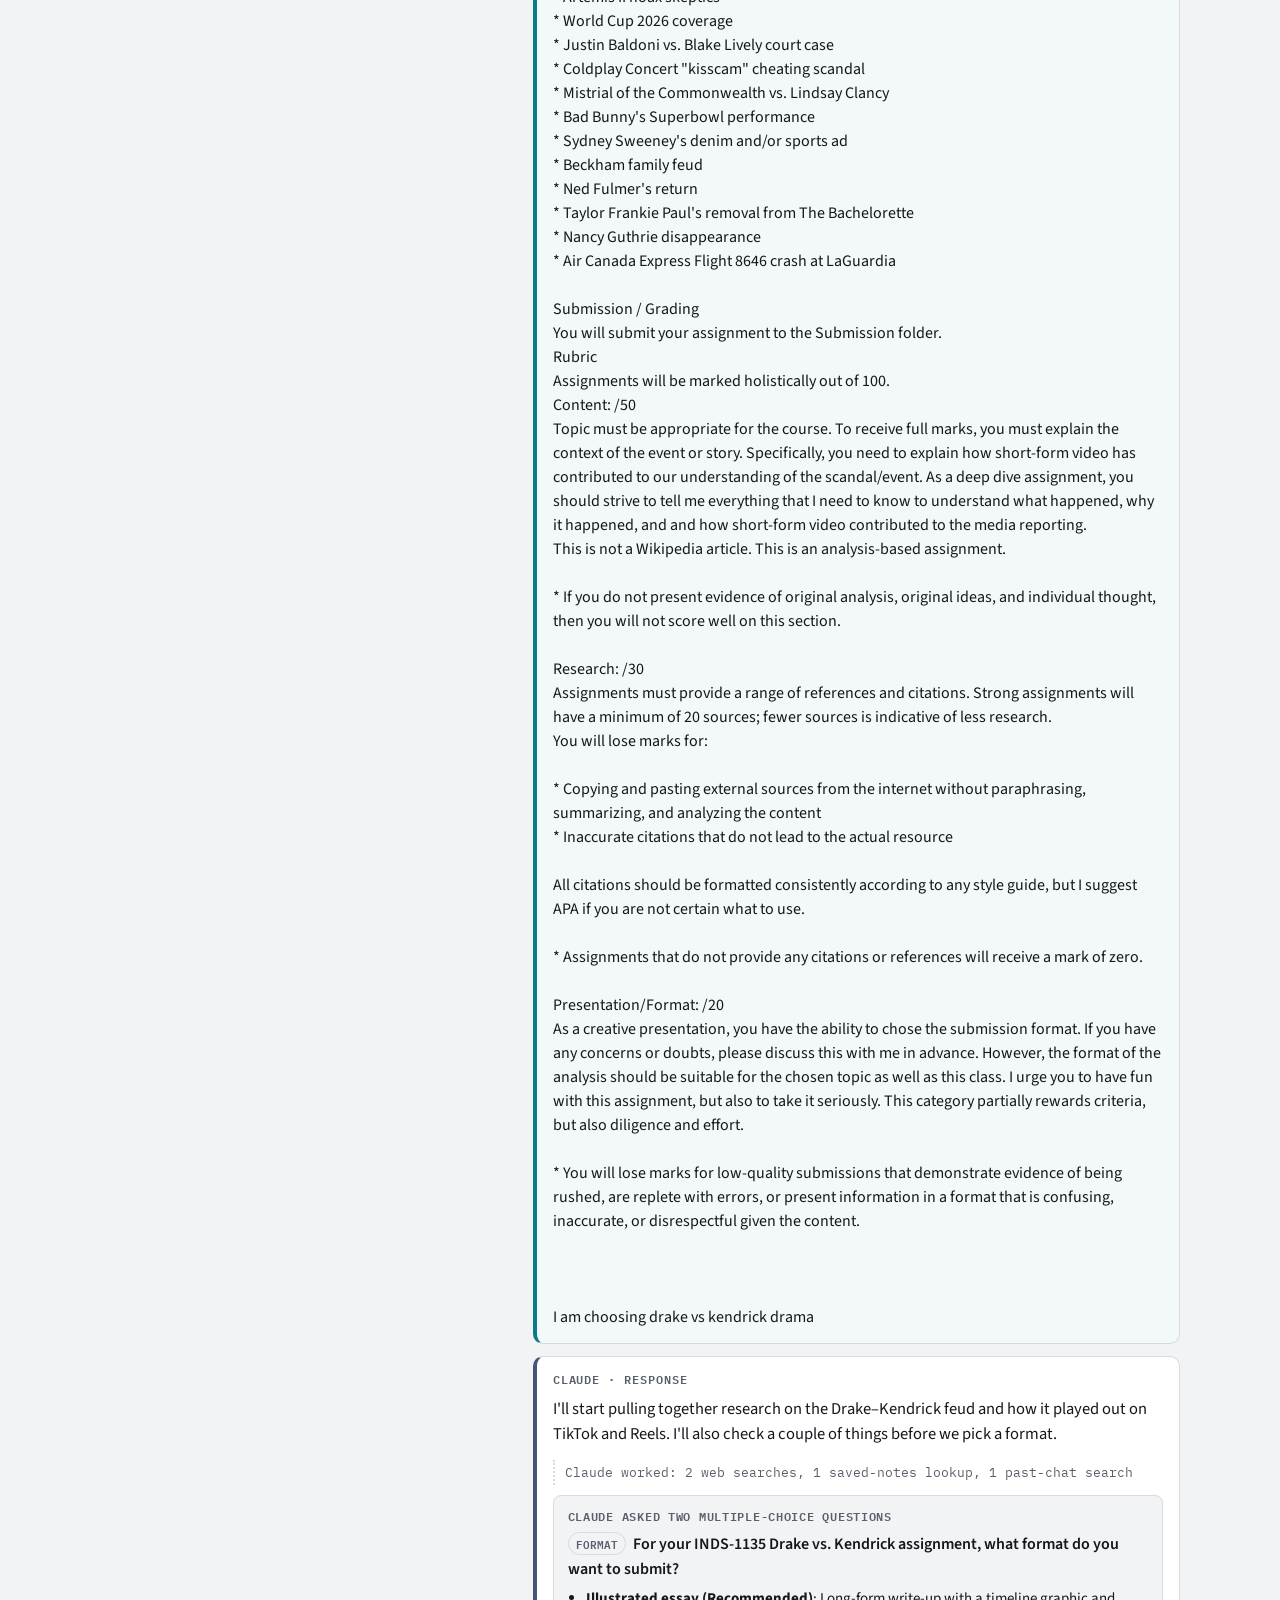
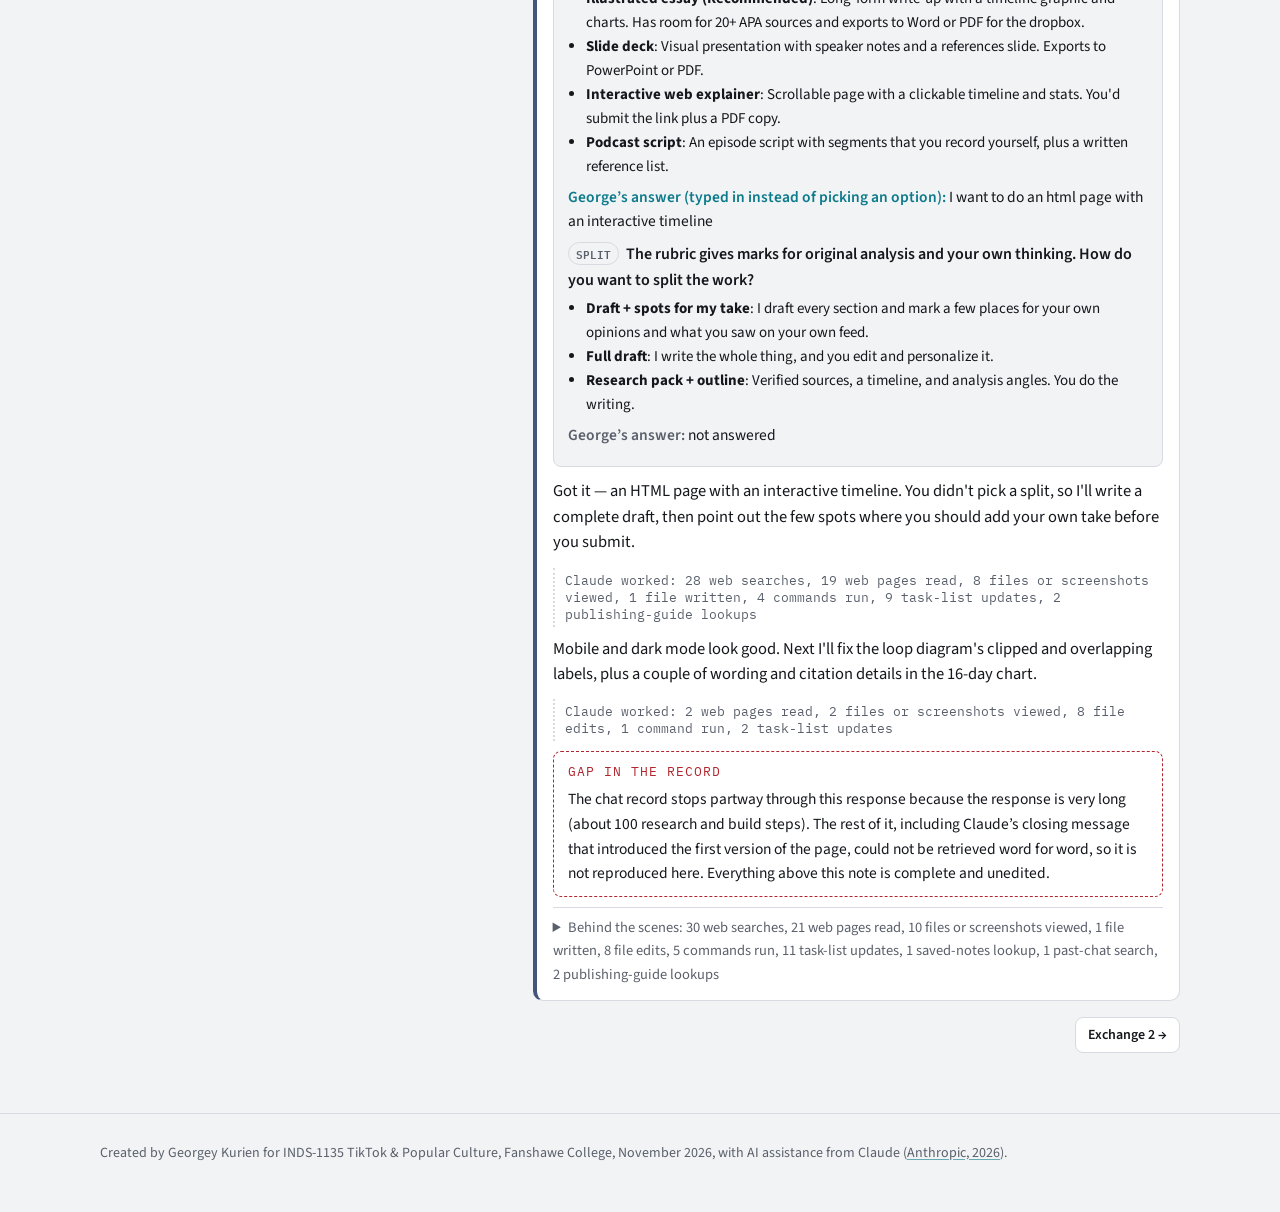
==== commit 4e71d9f7: "Add a breakdown video to each song on the Song timeline One YouTube explainer per song from the comm" ====
--- a/appendix.html
+++ b/appendix.html
@@ -7,7 +7,7 @@
 <link rel="preconnect" href="https://fonts.googleapis.com">
 <link rel="preconnect" href="https://fonts.gstatic.com" crossorigin>
 <link href="https://fonts.googleapis.com/css2?family=Anton&family=IBM+Plex+Mono:wght@400;600&family=Source+Sans+3:ital,wght@0,400;0,600;0,700;1,400&display=swap" rel="stylesheet">
-<link rel="stylesheet" href="assets/site.css?v=20261123g">
+<link rel="stylesheet" href="assets/site.css?v=20261123h">
 </head>
 <body class="appendix">
 <!-- generated by tools/build_appendix.py from the chat record; edit the script, not this file -->
@@ -52,7 +52,7 @@
       </div>
       <div class="aicol c">
         <p class="eyebrow">Claude (AI)</p>
-        <p class="aisum">Claude is an AI tool made by Anthropic. For this site, it found and read 142 of the 144 sources, wrote a short summary of each, and formatted them in APA style. It wrote the first draft of all the text, including the parts written as “I” or “my,” which were drafted for George to review and rewrite in his own words. It also designed and built the site, checked that the videos and links work, and put the site online through GitHub.</p>
+        <p class="aisum">Claude is an AI tool made by Anthropic. For this site, it found and read 151 of the 153 sources, wrote a short summary of each, and formatted them in APA style. It wrote the first draft of all the text, including the parts written as “I” or “my,” which were drafted for George to review and rewrite in his own words. It also designed and built the site, checked that the videos and links work, and put the site online through GitHub.</p>
       </div>
     </div>
     <div class="local todo" id="ai-george" data-loc="Appendix: George’s own contribution">
@@ -77,7 +77,7 @@
       <li><b>Summaries</b> in the prompt list (“Claude: …”) and the “In short” lines were written afterwards by Claude to make the record quicker to scan. They are not part of the conversation; the full exchanges are.</li>
       <li><b>One gap:</b> the record of the first response stops partway through because that response was very long. The point where it stops is marked.</li>
     </ul>
-    <p class="method">17 exchanges, 22 prompts in total.</p>
+    <p class="method">18 exchanges, 23 prompts in total.</p>
   </div></div>
 </section>
 
@@ -108,9 +108,10 @@
 <li><button type="button" class="pbtn" aria-expanded="false" aria-controls="ex-14" data-ex="ex-14"><span class="pnum">14 · J. Cole’s exit and how people saw it</span><span class="pq">I also want to show J cole&#x27;s involvement, how he stepped out after Kendrick told him to. Also, I want to show people&#x27;s perception of how he escaped and lived happily</span><span class="pdid"><b>Claude:</b> Researched J. Cole’s exit. Found no record that Kendrick told him to step out, so added a fact-check box, a Story case study and a Creator watch set (20 new sources).</span><span class="pmore" aria-hidden="true">Full exchange <span class="arr">→</span></span></button></li>
 <li><button type="button" class="pbtn" aria-expanded="false" aria-controls="ex-15" data-ex="ex-15"><span class="pnum">15 · One clip at a time, a pinned menu and this two-column appendix</span><span class="pq">For the clips section, I want the video to be seen one at a time. Also, the front page is too long and difficult to navigate. I need you to allow the navigation row to scroll along with the user so that they can jump to different sections as they need to. Also, the appendix is too long and difficult to go through. Have one section on the left that is just my prompts, and a condensed version of what claude did. This way, it is easier to go through. Then, if more detail is required it can be opened up.</span><span class="pdid"><b>Claude:</b> Made Creator watch show one clip at a time, pinned the section menu to the top of the page, and rebuilt this appendix as a prompt list that opens into the full record.</span><span class="pmore" aria-hidden="true">Full exchange <span class="arr">→</span></span></button></li>
 <li><button type="button" class="pbtn" aria-expanded="false" aria-controls="ex-16" data-ex="ex-16"><span class="pnum">16 · What Claude did, in one paragraph</span><span class="pq">Summarize what claude did down to one small paragraph. Something easily legible for an average reader.</span><span class="pdid"><b>Claude:</b> Condensed what Claude did into one short paragraph and put it in the “Claude (AI)” box at the top of this appendix.</span><span class="pmore" aria-hidden="true">Full exchange <span class="arr">→</span></span></button></li>
-<li><button type="button" class="pbtn" aria-expanded="false" aria-controls="ex-17" data-ex="ex-17"><span class="pnum">17 · Video previews and official cover art</span><span class="pq">in the creator watch section. I want to be able to see a preview of the other videos instead of a number list above to choose from. Also for the songs timeline, include the cover art of their albums and singles to showcase the art</span><span class="pdid"><b>Claude:</b> Replaced the numbered clip buttons with a row of video previews, and added each song’s official cover art through Spotify’s player, with sourced notes on the art (11 new sources).</span><span class="pmore" aria-hidden="true">Full exchange <span class="arr">→</span></span></button></li></ol></nav>
+<li><button type="button" class="pbtn" aria-expanded="false" aria-controls="ex-17" data-ex="ex-17"><span class="pnum">17 · Video previews and official cover art</span><span class="pq">in the creator watch section. I want to be able to see a preview of the other videos instead of a number list above to choose from. Also for the songs timeline, include the cover art of their albums and singles to showcase the art</span><span class="pdid"><b>Claude:</b> Replaced the numbered clip buttons with a row of video previews, and added each song’s official cover art through Spotify’s player, with sourced notes on the art (11 new sources).</span><span class="pmore" aria-hidden="true">Full exchange <span class="arr">→</span></span></button></li>
+<li><button type="button" class="pbtn" aria-expanded="false" aria-controls="ex-18" data-ex="ex-18"><span class="pnum">18 · Breakdown videos for each song</span><span class="pq">is it possible to reference a youtube video that is breaking down the references of each song?</span><span class="pdid"><b>Claude:</b> Found a breakdown video for each song on the commentators’ own channels, added it to the bottom of each song panel with a button that jumps to it, and cited each one (9 new sources).</span><span class="pmore" aria-hidden="true">Full exchange <span class="arr">→</span></span></button></li></ol></nav>
       <div class="detail"><article class="ex" id="ex-1" data-loc="Appendix: exchange 1" tabindex="-1">
-<h3><span class="exn">Exchange 1 of 17</span> The assignment, the format and the first draft</h3>
+<h3><span class="exn">Exchange 1 of 18</span> The assignment, the format and the first draft</h3>
 <div class="exsum noprint"><b>In short:</b> Researched the feud and how it was covered, asked two questions about format, and built a first one-page interactive timeline.</div>
 <div class="msg user"><p class="who">George · prompt</p><div class="pre">Drake and Kendrick Lamar&#x27;s feud
 
@@ -258,7 +259,7 @@
 <div class="exnav noprint"><span></span><button type="button" class="btn exgo" data-go="ex-2">Exchange 2 →</button></div>
 </article>
 <article class="ex" id="ex-2" data-loc="Appendix: exchange 2" tabindex="-1">
-<h3><span class="exn">Exchange 2 of 17</span> Three timeline views, a references page and GitHub hosting</h3>
+<h3><span class="exn">Exchange 2 of 18</span> Three timeline views, a references page and GitHub hosting</h3>
 <div class="exsum noprint"><b>In short:</b> Planned a site with three timeline views and a references page. Explained that song lyrics can’t be reproduced and proposed part-by-part descriptions instead, then started on the song and video research.</div>
 <p class="exnote">George sent these three messages one after another before Claude replied.</p><div class="msg user"><p class="who">George · prompt 1 of 3</p><div class="pre">I want different views of the timeline.
 
@@ -293,7 +294,7 @@
 <div class="exnav noprint"><button type="button" class="btn exgo" data-go="ex-1">← Exchange 1</button><button type="button" class="btn exgo" data-go="ex-3">Exchange 3 →</button></div>
 </article>
 <article class="ex" id="ex-3" data-loc="Appendix: exchange 3" tabindex="-1">
-<h3><span class="exn">Exchange 3 of 17</span> Does moving to GitHub limit the plan?</h3>
+<h3><span class="exn">Exchange 3 of 18</span> Does moving to GitHub limit the plan?</h3>
 <div class="exsum noprint"><b>In short:</b> Explained that GitHub hosting doesn’t shrink the plan and makes video embeds possible.</div>
 <div class="msg user"><p class="who">George · prompt</p><div class="pre">does switching to the github repo limit the scope you were planning?</div></div><div class="msg ai"><p class="who">Claude · response</p><div class="md"><p>No, moving to GitHub doesn't shrink the plan. It actually makes parts of it possible:</p>
 <ul>
@@ -312,7 +313,7 @@
 <div class="exnav noprint"><button type="button" class="btn exgo" data-go="ex-2">← Exchange 2</button><button type="button" class="btn exgo" data-go="ex-4">Exchange 4 →</button></div>
 </article>
 <article class="ex" id="ex-4" data-loc="Appendix: exchange 4" tabindex="-1">
-<h3><span class="exn">Exchange 4 of 17</span> Keep building; TikToks to come</h3>
+<h3><span class="exn">Exchange 4 of 18</span> Keep building; TikToks to come</h3>
 <div class="exsum noprint"><b>In short:</b> Built the full site, checked who posted each video, and asked George to give it access to his GitHub repository.</div>
 <div class="msg user"><p class="who">George · prompt</p><div class="pre">keep working but I may ask you to add more videos from my library as well. I think I have a couple videos from tiktok I want you to add</div></div><div class="msg ai"><p class="who">Claude · response</p><div class="md"><p>Sounds good. I'll keep going and build the Creator watch section so your TikToks can drop into any phase easily. When you're ready, send the TikTok links, or the files if they're saved on your phone or PC, and tell me which part of the beef each one belongs to.</p></div>
 <p class="steps">Claude worked: 10 web searches, 4 web pages read, 14 pages opened in a browser, 2 commands run</p>
@@ -384,7 +385,7 @@
 <div class="exnav noprint"><button type="button" class="btn exgo" data-go="ex-3">← Exchange 3</button><button type="button" class="btn exgo" data-go="ex-5">Exchange 5 →</button></div>
 </article>
 <article class="ex" id="ex-5" data-loc="Appendix: exchange 5" tabindex="-1">
-<h3><span class="exn">Exchange 5 of 17</span> GitHub access granted</h3>
+<h3><span class="exn">Exchange 5 of 18</span> GitHub access granted</h3>
 <div class="exsum noprint"><b>In short:</b> Uploaded the site to GitHub and gave the steps to switch on GitHub Pages.</div>
 <div class="msg user"><p class="who">George · prompt</p><div class="pre">its done</div></div><div class="msg ai"><p class="who">Claude · response</p><p class="steps">Claude worked: 2 commands run, 1 task-list update</p>
 <div class="md"><p>The site is now uploaded to KendrickVsDrake. The last step is yours, because I can't change repo settings from here:</p>
@@ -399,7 +400,7 @@
 <div class="exnav noprint"><button type="button" class="btn exgo" data-go="ex-4">← Exchange 4</button><button type="button" class="btn exgo" data-go="ex-6">Exchange 6 →</button></div>
 </article>
 <article class="ex" id="ex-6" data-loc="Appendix: exchange 6" tabindex="-1">
-<h3><span class="exn">Exchange 6 of 17</span> Reference summaries and this appendix</h3>
+<h3><span class="exn">Exchange 6 of 18</span> Reference summaries and this appendix</h3>
 <div class="exsum noprint"><b>In short:</b> Wrote a short summary for each of the 84 sources, built this appendix with an AI-use statement and APA citation, and fixed the site footer.</div>
 <div class="msg user"><p class="who">George · prompt</p><div class="pre">For each of the references we used we need to create a short summary.</div></div><div class="msg ai"><p class="who">Claude · response (start)</p><div class="md"><p>I'll write a short summary for each of the 84 sources and add them under each entry on the References page, so it works as an annotated bibliography.</p></div>
 <p class="steps">Claude worked: 1 file edit</p></div><p class="exnote">While Claude was working, George sent a second message:</p><div class="msg user"><p class="who">George · prompt (sent mid-response)</p><div class="pre">Also there needs to be an appendix. The teacher noted within the Submission / Grading section. &quot;You will submit your assignment to the Submission folder. AI use is permitted only if properly cited and attributed, including full prompt question and response (attach as Appendix). You will receive an automatic grade of zero if you do not cite your sources.&quot;</div></div><div class="msg ai"><p class="who">Claude · response</p><div class="md"><p>I'll finish the summaries, then add an <strong>Appendix</strong> page to the site with the complete conversation. To make sure the transcript is word-for-word, I'll pull it from the chat record instead of rewriting it from memory.</p></div>
@@ -422,7 +423,7 @@
 <div class="exnav noprint"><button type="button" class="btn exgo" data-go="ex-5">← Exchange 5</button><button type="button" class="btn exgo" data-go="ex-7">Exchange 7 →</button></div>
 </article>
 <article class="ex" id="ex-7" data-loc="Appendix: exchange 7" tabindex="-1">
-<h3><span class="exn">Exchange 7 of 17</span> Where George can add his own thinking</h3>
+<h3><span class="exn">Exchange 7 of 18</span> Where George can add his own thinking</h3>
 <div class="exsum noprint"><b>In short:</b> Listed the seven places on the site that give an opinion, all drafted in George’s voice for him to rewrite.</div>
 <div class="msg user"><p class="who">George · prompt</p><div class="pre">I would like to write my personal thoughts for the impacts of short form content. The space on the front page where it says my argument. Where else can I give my input?</div></div><div class="msg ai"><p class="who">Claude · response</p><p class="steps">Claude worked: 4 commands run</p>
 <div class="md"><p>Besides <strong>My argument</strong> at the top of the Story page, there are seven other places where the site gives an opinion. Right now I drafted all of them in your voice. They're ranked by how much they count toward the rubric's "original analysis and individual thought" marks:</p>
@@ -442,7 +443,7 @@
 <div class="exnav noprint"><button type="button" class="btn exgo" data-go="ex-6">← Exchange 6</button><button type="button" class="btn exgo" data-go="ex-8">Exchange 8 →</button></div>
 </article>
 <article class="ex" id="ex-8" data-loc="Appendix: exchange 8" tabindex="-1">
-<h3><span class="exn">Exchange 8 of 17</span> Song players, clickable phrases and the new title</h3>
+<h3><span class="exn">Exchange 8 of 18</span> Song players, clickable phrases and the new title</h3>
 <div class="exsum noprint"><b>In short:</b> Declined to post the lyrics (copyright). Added official players for 8 songs, 28 clickable phrases that jump to the timelines, support for “hear this line” buttons, and the new title.</div>
 <div class="msg user"><p class="who">George · prompt</p><div class="pre">For each song. I wanted the actual lyrics listed out and a way to play each song. Then within the lyrics, I want hyperlinks on important phrases or words that point to the overall timeline that it references.</div></div><div class="msg ai"><p class="who">Claude · response (start)</p><div class="md"><p>I still can't put the full lyrics on the site. They're copyrighted, and adding links to them doesn't change that. Here's what I can build that gets close:</p>
 <ul>
@@ -501,7 +502,7 @@
 <div class="exnav noprint"><button type="button" class="btn exgo" data-go="ex-7">← Exchange 7</button><button type="button" class="btn exgo" data-go="ex-9">Exchange 9 →</button></div>
 </article>
 <article class="ex" id="ex-9" data-loc="Appendix: exchange 9" tabindex="-1">
-<h3><span class="exn">Exchange 9 of 17</span> Lyric excerpts</h3>
+<h3><span class="exn">Exchange 9 of 18</span> Lyric excerpts</h3>
 <div class="exsum noprint"><b>In short:</b> Declined lyric excerpts as well, and offered “hear this line” buttons and Genius links instead.</div>
 <div class="msg user"><p class="who">George · prompt</p><div class="pre">How about key excerpts of the lyrics from each song?</div></div><div class="msg ai"><p class="who">Claude · response</p><div class="md"><p>I can't add lyric excerpts either, even short key lines. Song lyrics are protected in part as well as in full, so I stick to describing them in my own words. That also fits your rubric, which takes marks off for copied material that isn't paraphrased.</p>
 <p>The closest I can get is letting readers hear the key lines instead of reading them. If you tell me when each important line starts in a song (for example, "Euphoria, 1:52"), I'll add a "▶ Hear this line" button next to the part of the breakdown that explains it. Clicking it starts the official player at that exact moment, so the reader hears the line in the artist's own voice right beside your analysis. Picking out those moments yourself also shows your own work with the songs, and the appendix will record it.</p>
@@ -509,7 +510,7 @@
 <div class="exnav noprint"><button type="button" class="btn exgo" data-go="ex-8">← Exchange 8</button><button type="button" class="btn exgo" data-go="ex-10">Exchange 10 →</button></div>
 </article>
 <article class="ex" id="ex-10" data-loc="Appendix: exchange 10" tabindex="-1">
-<h3><span class="exn">Exchange 10 of 17</span> Screenshots of Genius pages</h3>
+<h3><span class="exn">Exchange 10 of 18</span> Screenshots of Genius pages</h3>
 <div class="exsum noprint"><b>In short:</b> Declined screenshots of Genius pages. The search tool refused Genius searches, so Claude asked George for the links.</div>
 <div class="msg user"><p class="who">George · prompt</p><div class="pre">could you use a screenshot of the genius page and add them as a reference?</div></div><div class="msg ai"><p class="who">Claude · response</p><p class="steps">Claude worked: 5 web searches, 2 commands run</p>
 <div class="md"><p>I can't do that one either. A screenshot of a Genius page would still put the lyrics on your site, just as an image instead of text, so it has the same copyright problem.</p>
@@ -528,7 +529,7 @@
 <div class="exnav noprint"><button type="button" class="btn exgo" data-go="ex-9">← Exchange 9</button><button type="button" class="btn exgo" data-go="ex-11">Exchange 11 →</button></div>
 </article>
 <article class="ex" id="ex-11" data-loc="Appendix: exchange 11" tabindex="-1">
-<h3><span class="exn">Exchange 11 of 17</span> Providing the Genius links</h3>
+<h3><span class="exn">Exchange 11 of 18</span> Providing the Genius links</h3>
 <div class="exsum noprint"><b>In short:</b> Confirmed that Genius links George sends can be added as references (links only, no lyrics or screenshots).</div>
 <div class="msg user"><p class="who">George · prompt</p><div class="pre">what if I provide the link?</div></div><div class="msg ai"><p class="who">Claude · response</p><div class="md"><p>Yes, send them and I'll add them as references. Each song's Genius page will get its own APA entry and short summary on the References page, and that song's "Read the lyrics on Genius" button will go straight to the page instead of a search. Readers will be one click away from the full lyrics and annotations.</p>
 <p>Having the link doesn't change the screenshot part, though. I still won't copy the lyrics onto the site, as text or as an image.</p>
@@ -537,7 +538,7 @@
 <div class="exnav noprint"><button type="button" class="btn exgo" data-go="ex-10">← Exchange 10</button><button type="button" class="btn exgo" data-go="ex-12">Exchange 12 →</button></div>
 </article>
 <article class="ex" id="ex-12" data-loc="Appendix: exchange 12" tabindex="-1">
-<h3><span class="exn">Exchange 12 of 17</span> Genius link for “Not Like Us”</h3>
+<h3><span class="exn">Exchange 12 of 18</span> Genius link for “Not Like Us”</h3>
 <div class="exsum noprint"><b>In short:</b> Added the Genius page for “Not Like Us” as a reference and pointed the song’s button to it.</div>
 <div class="msg user"><p class="who">George · prompt</p><div class="pre">https://genius.com/Kendrick-lamar-not-like-us-lyrics</div></div><div class="msg ai"><p class="who">Claude · response</p><p class="steps">Claude worked: 1 file edit, 2 commands run</p>
 <div class="md"><p>Added. "Not Like Us" now has its Genius page on the References page, as an APA entry with a short summary:</p>
@@ -550,7 +551,7 @@
 <div class="exnav noprint"><button type="button" class="btn exgo" data-go="ex-11">← Exchange 11</button><button type="button" class="btn exgo" data-go="ex-13">Exchange 13 →</button></div>
 </article>
 <article class="ex" id="ex-13" data-loc="Appendix: exchange 13" tabindex="-1">
-<h3><span class="exn">Exchange 13 of 17</span> The fan-made disses over Metro Boomin’s beat</h3>
+<h3><span class="exn">Exchange 13 of 18</span> The fan-made disses over Metro Boomin’s beat</h3>
 <div class="exsum noprint"><b>In short:</b> Researched the wave of fan-made disses over Metro Boomin’s “BBL Drizzy” beat and added a Story case study and a Creator watch set (19 new sources).</div>
 <div class="msg user"><p class="who">George · prompt</p><div class="pre">You are skipping over how thousands of people made their own disses against drake using metro&#x27;s beats</div></div><div class="msg ai"><p class="who">Claude · response</p><div class="md"><p>You're right. The site mentions "BBL Drizzy" in a few one-liners, but it never treats the fan-made disses as a story of their own, even though it's probably the clearest example of short-form video turning the audience into participants. I'll research the open-verse contest (what Metro offered, how many people joined, which kinds of entries spread, and how the press covered it) and add:</p>
 <ul>
@@ -600,7 +601,7 @@
 <div class="exnav noprint"><button type="button" class="btn exgo" data-go="ex-12">← Exchange 12</button><button type="button" class="btn exgo" data-go="ex-14">Exchange 14 →</button></div>
 </article>
 <article class="ex" id="ex-14" data-loc="Appendix: exchange 14" tabindex="-1">
-<h3><span class="exn">Exchange 14 of 17</span> J. Cole’s exit and how people saw it</h3>
+<h3><span class="exn">Exchange 14 of 18</span> J. Cole’s exit and how people saw it</h3>
 <div class="exsum noprint"><b>In short:</b> Researched J. Cole’s exit. Found no record that Kendrick told him to step out, so added a fact-check box, a Story case study and a Creator watch set (20 new sources).</div>
 <div class="msg user"><p class="who">George · prompt</p><div class="pre">I also want to show J cole&#x27;s involvement, how he stepped out after Kendrick told him to. Also, I want to show people&#x27;s perception of how he escaped and lived happily</div></div><div class="msg ai"><p class="who">Claude · response</p><div class="md"><p>On it. I'll add a J. Cole section to the Story page: how he got pulled in ("First Person Shooter," then Kendrick's reply on "Like That"), his diss "7 Minute Drill," the on-stage apology two days later, and what he said about it afterwards. It'll also cover how people saw his exit, from the "he escaped and is living his best life" memes to the critics who thought he folded. I'll add matching videos to Creator watch if I can confirm who posted them.</p>
 <p>One thing I'll check while researching is whether Kendrick actually told Cole to step out, or whether that's how fans read it. If it's the second, the site will say so, since that difference is the kind of thing your teacher will look for.</p></div><p class="steps">Claude worked: 3 task-list updates</p><div class="md"><p>Added, and it's live.</p>
@@ -639,7 +640,7 @@
 <div class="exnav noprint"><button type="button" class="btn exgo" data-go="ex-13">← Exchange 13</button><button type="button" class="btn exgo" data-go="ex-15">Exchange 15 →</button></div>
 </article>
 <article class="ex" id="ex-15" data-loc="Appendix: exchange 15" tabindex="-1">
-<h3><span class="exn">Exchange 15 of 17</span> One clip at a time, a pinned menu and this two-column appendix</h3>
+<h3><span class="exn">Exchange 15 of 18</span> One clip at a time, a pinned menu and this two-column appendix</h3>
 <div class="exsum noprint"><b>In short:</b> Made Creator watch show one clip at a time, pinned the section menu to the top of the page, and rebuilt this appendix as a prompt list that opens into the full record.</div>
 <div class="msg user"><p class="who">George · prompt</p><div class="pre">For the clips section, I want the video to be seen one at a time. Also, the front page is too long and difficult to navigate. I need you to allow the navigation row to scroll along with the user so that they can jump to different sections as they need to. Also, the appendix is too long and difficult to go through. Have one section on the left that is just my prompts, and a condensed version of what claude did. This way, it is easier to go through. Then, if more detail is required it can be opened up.</div></div><div class="msg ai"><p class="who">Claude · response</p><div class="md"><p>On it: I'm making the Creator watch clips play one at a time, keeping the Story section menu pinned at the top while you scroll, and turning the appendix into a two-column view. Your prompts and a short summary will sit on the left, with the full detail opening on the right.</p></div><p class="steps">Claude worked: set up a 4-item task list and ticked items off as they finished</p><div class="md"><p>Done, and it's live.</p>
 <p><strong>Creator watch, one clip at a time.</strong> Each set now shows a single clip. You move through it with <strong>‹ Prev</strong> and <strong>Next ›</strong>, the numbered buttons, or the arrow keys, and a counter shows "Clip 2 of 5". Moving to another clip stops the one that was playing. Links from the References page open the right clip. Creator watch also has its own pinned menu with its six sets.</p>
@@ -661,7 +662,7 @@
 <div class="exnav noprint"><button type="button" class="btn exgo" data-go="ex-14">← Exchange 14</button><button type="button" class="btn exgo" data-go="ex-16">Exchange 16 →</button></div>
 </article>
 <article class="ex" id="ex-16" data-loc="Appendix: exchange 16" tabindex="-1">
-<h3><span class="exn">Exchange 16 of 17</span> What Claude did, in one paragraph</h3>
+<h3><span class="exn">Exchange 16 of 18</span> What Claude did, in one paragraph</h3>
 <div class="exsum noprint"><b>In short:</b> Condensed what Claude did into one short paragraph and put it in the “Claude (AI)” box at the top of this appendix.</div>
 <div class="msg user"><p class="who">George · prompt</p><div class="pre">Summarize what claude did down to one small paragraph. Something easily legible for an average reader.</div></div><div class="msg ai"><p class="who">Claude · response</p><div class="md"><p>I'll write the paragraph, put it in the appendix's "Claude (AI)" box, and log this exchange in the appendix.</p></div>
 <p class="steps">Claude worked: 1 file or screenshot viewed, 3 commands run</p>
@@ -675,7 +676,7 @@
 <div class="exnav noprint"><button type="button" class="btn exgo" data-go="ex-15">← Exchange 15</button><button type="button" class="btn exgo" data-go="ex-17">Exchange 17 →</button></div>
 </article>
 <article class="ex" id="ex-17" data-loc="Appendix: exchange 17" tabindex="-1">
-<h3><span class="exn">Exchange 17 of 17</span> Video previews and official cover art</h3>
+<h3><span class="exn">Exchange 17 of 18</span> Video previews and official cover art</h3>
 <div class="exsum noprint"><b>In short:</b> Replaced the numbered clip buttons with a row of video previews, and added each song’s official cover art through Spotify’s player, with sourced notes on the art (11 new sources).</div>
 <div class="msg user"><p class="who">George · prompt</p><div class="pre">in the creator watch section. I want to be able to see a preview of the other videos instead of a number list above to choose from. Also for the songs timeline, include the cover art of their albums and singles to showcase the art</div></div><div class="msg ai"><p class="who">Claude · response</p><div class="md"><p>I'll add clickable video previews to Creator watch and put each song's official cover art in the Song timeline. First I'll look at how the song panel is built.</p></div><p class="steps">Claude worked: set up a 3-item task list and ticked items off as they finished</p><div class="md"><p>Done, and it's live.</p>
 <p><strong>Creator watch previews.</strong> The numbered buttons are gone. Each set now starts with a row of preview cards, one per clip, showing a thumbnail, the clip type and its title. The one playing is outlined and marked "Showing". Click any card to switch to it. <strong>‹ Prev</strong> and <strong>Next ›</strong> now sit under the clip. Each platform's preview works a little differently:</p>
@@ -730,14 +731,63 @@
 </ol>
 <p class="tnote">File reads, edits and commands built and tested the site’s code. That code is the site itself and is not repeated here; it is in the GitHub repository.</p>
 </details></div>
-<div class="exnav noprint"><button type="button" class="btn exgo" data-go="ex-16">← Exchange 16</button><span></span></div>
+<div class="exnav noprint"><button type="button" class="btn exgo" data-go="ex-16">← Exchange 16</button><button type="button" class="btn exgo" data-go="ex-18">Exchange 18 →</button></div>
+</article>
+<article class="ex" id="ex-18" data-loc="Appendix: exchange 18" tabindex="-1">
+<h3><span class="exn">Exchange 18 of 18</span> Breakdown videos for each song</h3>
+<div class="exsum noprint"><b>In short:</b> Found a breakdown video for each song on the commentators’ own channels, added it to the bottom of each song panel with a button that jumps to it, and cited each one (9 new sources).</div>
+<div class="msg user"><p class="who">George · prompt</p><div class="pre">is it possible to reference a youtube video that is breaking down the references of each song?</div></div><div class="msg ai"><p class="who">Claude · response</p><div class="md"><p>Yes. A breakdown video works like any other source: it gets an APA reference and a summary, and it can play right in the song panel next to the part-by-part breakdown. I'll look for one per song now, using only uploads from the creator's own channel (no re-uploads), and add them with citations.</p></div><p class="steps">Claude worked: set up a 3-item task list and ticked items off as they finished</p><div class="md"><p>Done, and it's live.</p>
+<p>Each song on the Song timeline now ends with a <strong>Breakdown video</strong>: a YouTube explainer that walks through the song's references and plays right in the panel. A <strong>Watch a breakdown video ↓</strong> button next to the Genius link jumps straight to it. Each video has an APA reference and summary like any other source, and a line under it says it's a commentator's reading, not an official explanation.</p>
+<ul>
+<li><strong>Pearl Fountain</strong> (one series, each posted within a few days of the song): Push Ups, Euphoria, 6:16 in LA, Meet the Grahams, Not Like Us, The Heart Part 6.</li>
+<li><strong>Rob Markman</strong> (hip-hop journalist): Like That, posted the day it came out.</li>
+<li><strong>What's The Dirt?</strong>: Taylor Made Freestyle, posted while the song was still up.</li>
+<li><strong>Diverse Mentality</strong>: Family Matters, a 47-minute bar-for-bar breakdown.</li>
+</ul>
+<p>Two things to know:</p>
+<ul>
+<li><strong>First Person Shooter</strong> has no breakdown of its own from a channel I could check, so it uses Rob Markman's "Like That" video, starting at 0:35 where he explains the "big three" idea. The panel says so.</li>
+<li>The <strong>Push Ups</strong> video was made from the version that leaked on April 13, before the official release. The panel says that too.</li>
+</ul>
+<p>Every video comes from the commentator's own channel (no re-uploads). I confirmed each title, channel and date, and checked that YouTube allows each one to play on other sites. This adds 9 sources, for 153 in total. If you'd rather use a different video for any song, send me the link and I'll swap it in.</p></div><details class="tools"><summary>Behind the scenes: 3 web pages read, 20 pages opened in a browser</summary>
+<p class="tnote">Part of this search ran before Claude's working memory for the session was condensed to save space, and the exact search terms from that part were not kept, so the lists below have only the steps that were. Claude's page reader (WebFetch) gave wrong or empty results for the three YouTube pages listed under “Web pages read” (one came back with a different video's title), so every title, channel and date was checked in the browser instead. Upload dates are in Eastern time where YouTube's feed gave the exact upload time; YouTube shows dates in each viewer's own time zone, so a few can look a day different elsewhere. Claude also edited the site files and ran tests; those steps are not counted here.</p>
+<p class="th">Web pages read</p><ol>
+<li><a href="https://www.youtube.com/watch?v=-4QMAsYBGcY" target="_blank" rel="noopener">https://www.youtube.com/watch?v=-4QMAsYBGcY</a></li>
+<li><a href="https://www.youtube.com/watch?v=-qQ9q82tObE" target="_blank" rel="noopener">https://www.youtube.com/watch?v=-qQ9q82tObE</a></li>
+<li><a href="https://www.youtube.com/watch?v=SCDbXvbZM7Q" target="_blank" rel="noopener">https://www.youtube.com/watch?v=SCDbXvbZM7Q</a></li>
+</ol>
+<p class="th">Pages opened in a cloud browser (opening YouTube pages, feeds and searches to find and check each video, and checking the live site)</p><ol>
+<li><code>https://www.youtube.com/watch?v=-4QMAsYBGcY</code></li>
+<li><code>https://www.youtube.com/feeds/videos.xml?playlist_id=PLGDjExN90b1opfPp6kpdMI6njJrzlHWrX</code></li>
+<li><code>https://www.youtube.com/oembed?url=https://www.youtube.com/watch?v=seWaJNcOI9w&amp;format=json</code></li>
+<li><code>https://www.youtube.com/watch?v=-qQ9q82tObE</code></li>
+<li><code>https://www.youtube.com/watch?v=seWaJNcOI9w</code></li>
+<li><code>https://www.youtube.com/results?search_query=drake+family+matters+breakdown+every+kendrick+diss+explained</code></li>
+<li><code>https://www.youtube.com/watch?v=SCDbXvbZM7Q</code></li>
+<li><code>https://www.youtube.com/results?search_query=first+person+shooter+drake+j+cole+lyrics+breakdown+explained</code></li>
+<li><code>https://www.youtube.com/oembed?url=https://www.youtube.com/watch?v=3VGZC2-5pgU&amp;format=json</code></li>
+<li><code>https://www.youtube.com/oembed?url=https://www.youtube.com/watch?v=y4aWSTEBRSw&amp;format=json</code></li>
+<li><code>https://www.youtube.com/oembed?url=https://www.youtube.com/watch?v=I35DRDAET7s&amp;format=json</code></li>
+<li><code>https://www.youtube.com/oembed?url=https://www.youtube.com/watch?v=P83__W_Bmp8&amp;format=json</code></li>
+<li><code>https://www.youtube.com/oembed?url=https://www.youtube.com/watch?v=3asDDQ35Wyw&amp;format=json</code></li>
+<li><code>https://www.youtube.com/oembed?url=https://www.youtube.com/watch?v=WQqqBQSRVpw&amp;format=json</code></li>
+<li><code>https://www.youtube.com/oembed?url=https://www.youtube.com/watch?v=SCDbXvbZM7Q&amp;format=json</code></li>
+<li><code>https://www.youtube.com/oembed?url=https://www.youtube.com/watch?v=-qQ9q82tObE&amp;format=json</code></li>
+<li><code>https://www.youtube.com/oembed?url=https://www.youtube.com/watch?v=-4QMAsYBGcY&amp;format=json</code></li>
+<li><code>https://www.youtube.com/watch?v=I35DRDAET7s</code></li>
+<li><code>https://ghostbadger.github.io/KendrickVsDrake/index.html?r=18#bd-fps</code></li>
+<li><code>https://ghostbadger.github.io/KendrickVsDrake/references.html?r=18</code></li>
+</ol>
+<p class="tnote">File reads, edits and commands built and tested the site’s code. That code is the site itself and is not repeated here; it is in the GitHub repository.</p>
+</details></div>
+<div class="exnav noprint"><button type="button" class="btn exgo" data-go="ex-17">← Exchange 17</button><span></span></div>
 </article></div>
     </div>
   </div>
 </section>
 </main>
 <footer id="ai-use" data-loc="Appendix footer"><div class="wrap">Created by Georgey Kurien for INDS-1135 TikTok &amp; Popular Culture, Fanshawe College, November 2026, with AI assistance from Claude <span data-cite="anthropic2026">(Anthropic, 2026)</span>.</div></footer>
-<script src="assets/data.js?v=20261123g"></script>
+<script src="assets/data.js?v=20261123h"></script>
 <script>
 document.querySelectorAll("[data-cite]").forEach(el => { const r = REFS[el.dataset.cite]; el.innerHTML = `(<a class="cite" data-k="${el.dataset.cite}" href="references.html#r-${el.dataset.cite}">${r.cite}</a>)`; });
 document.querySelectorAll("[data-apa]").forEach(el => el.innerHTML = REFS[el.dataset.apa].apa);
--- a/assets/site.css
+++ b/assets/site.css
@@ -465,6 +465,10 @@
 .spframe .vthumb{border-radius:0}
 .spframe iframe{width:100%;aspect-ratio:16/9;border:0;display:block}
 .spcap{font-size:13.5px;color:var(--muted);margin:6px 0 0;max-width:560px}
+.songbd{margin:22px 0 4px;padding-top:16px;border-top:1px solid var(--line);max-width:720px}
+.songbd .eyebrow{margin:0 0 4px}
+.bdlead{font-size:15px;margin:0 0 8px;max-width:560px}
+.bdnote{font-size:13px;color:var(--muted);margin:6px 0 0;max-width:560px;font-style:italic}
 .noplay{font-size:15px;background:var(--paper);border:1px dashed var(--line);border-radius:8px;padding:10px 12px;margin:6px 0 12px;max-width:560px}
 .xlegend{font-size:13px;color:var(--muted);margin:10px 0 0;display:flex;flex-wrap:wrap;gap:4px 10px;align-items:center}
 .xl{color:inherit;text-decoration:underline;text-decoration-thickness:2px;text-underline-offset:3px;cursor:pointer}
@@ -606,3 +610,4 @@
 @media print{ .songcover iframe{display:none} }
 .vprev-frame{position:absolute;left:0;top:50%;width:325px;height:578px;border:0;z-index:1;pointer-events:none;transform-origin:0 0;transform:scale(.5846) translateY(-50%)}
 @media (max-width:560px){ .vprev-frame{transform:scale(.4615) translateY(-50%)} }
+@media print{.songbd .bdframe{display:none}}
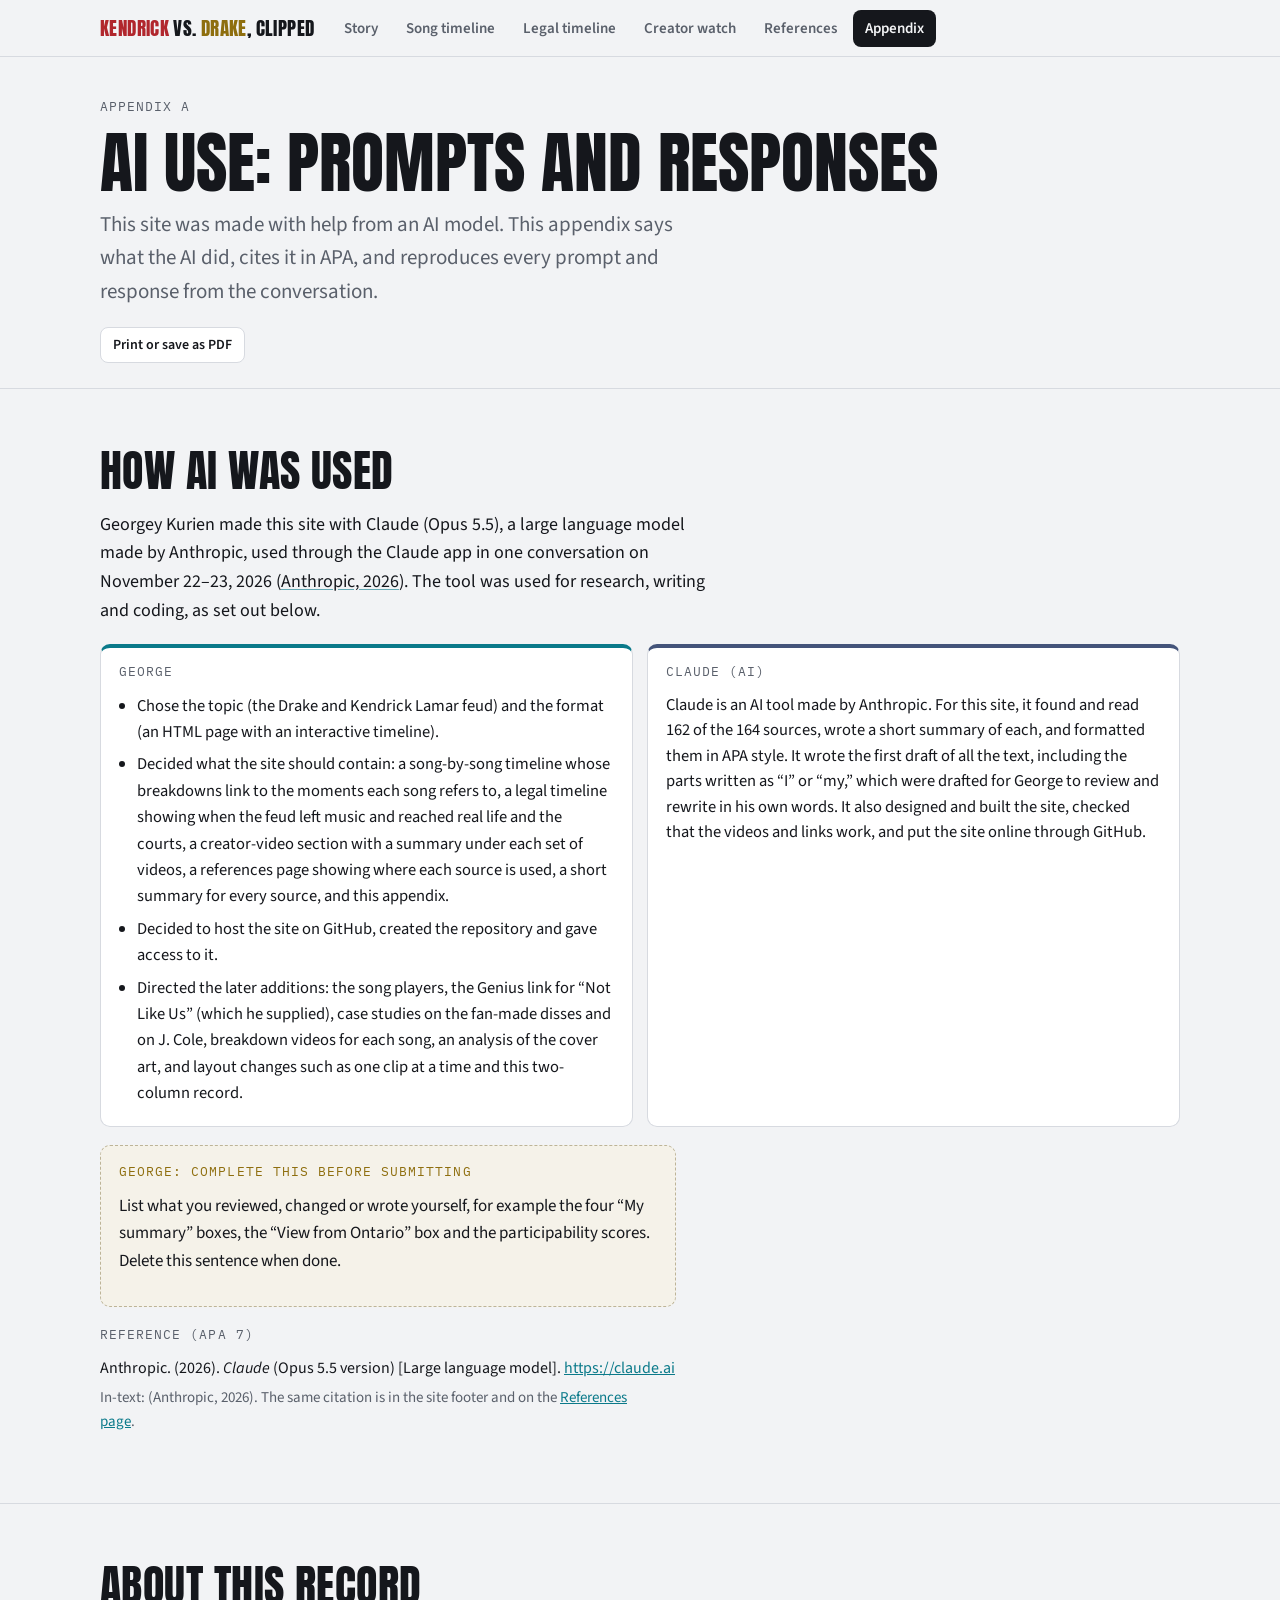
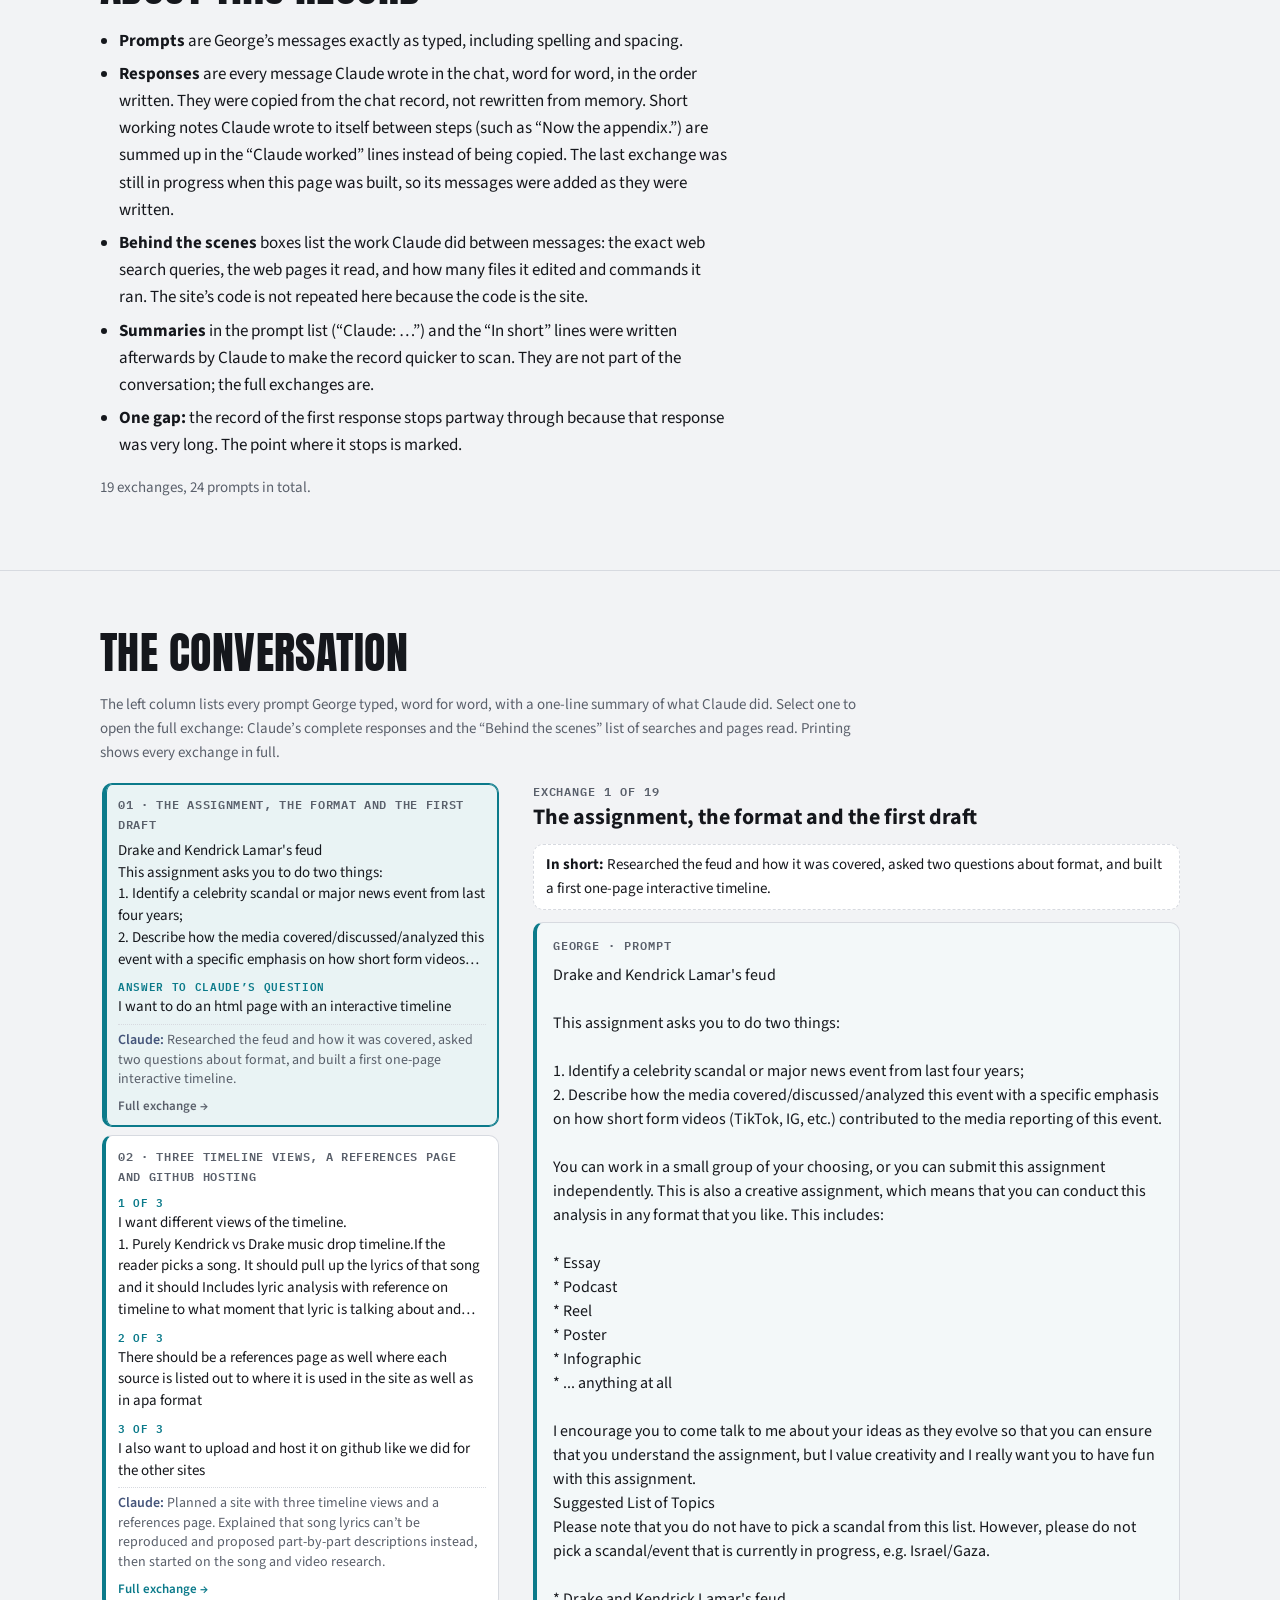
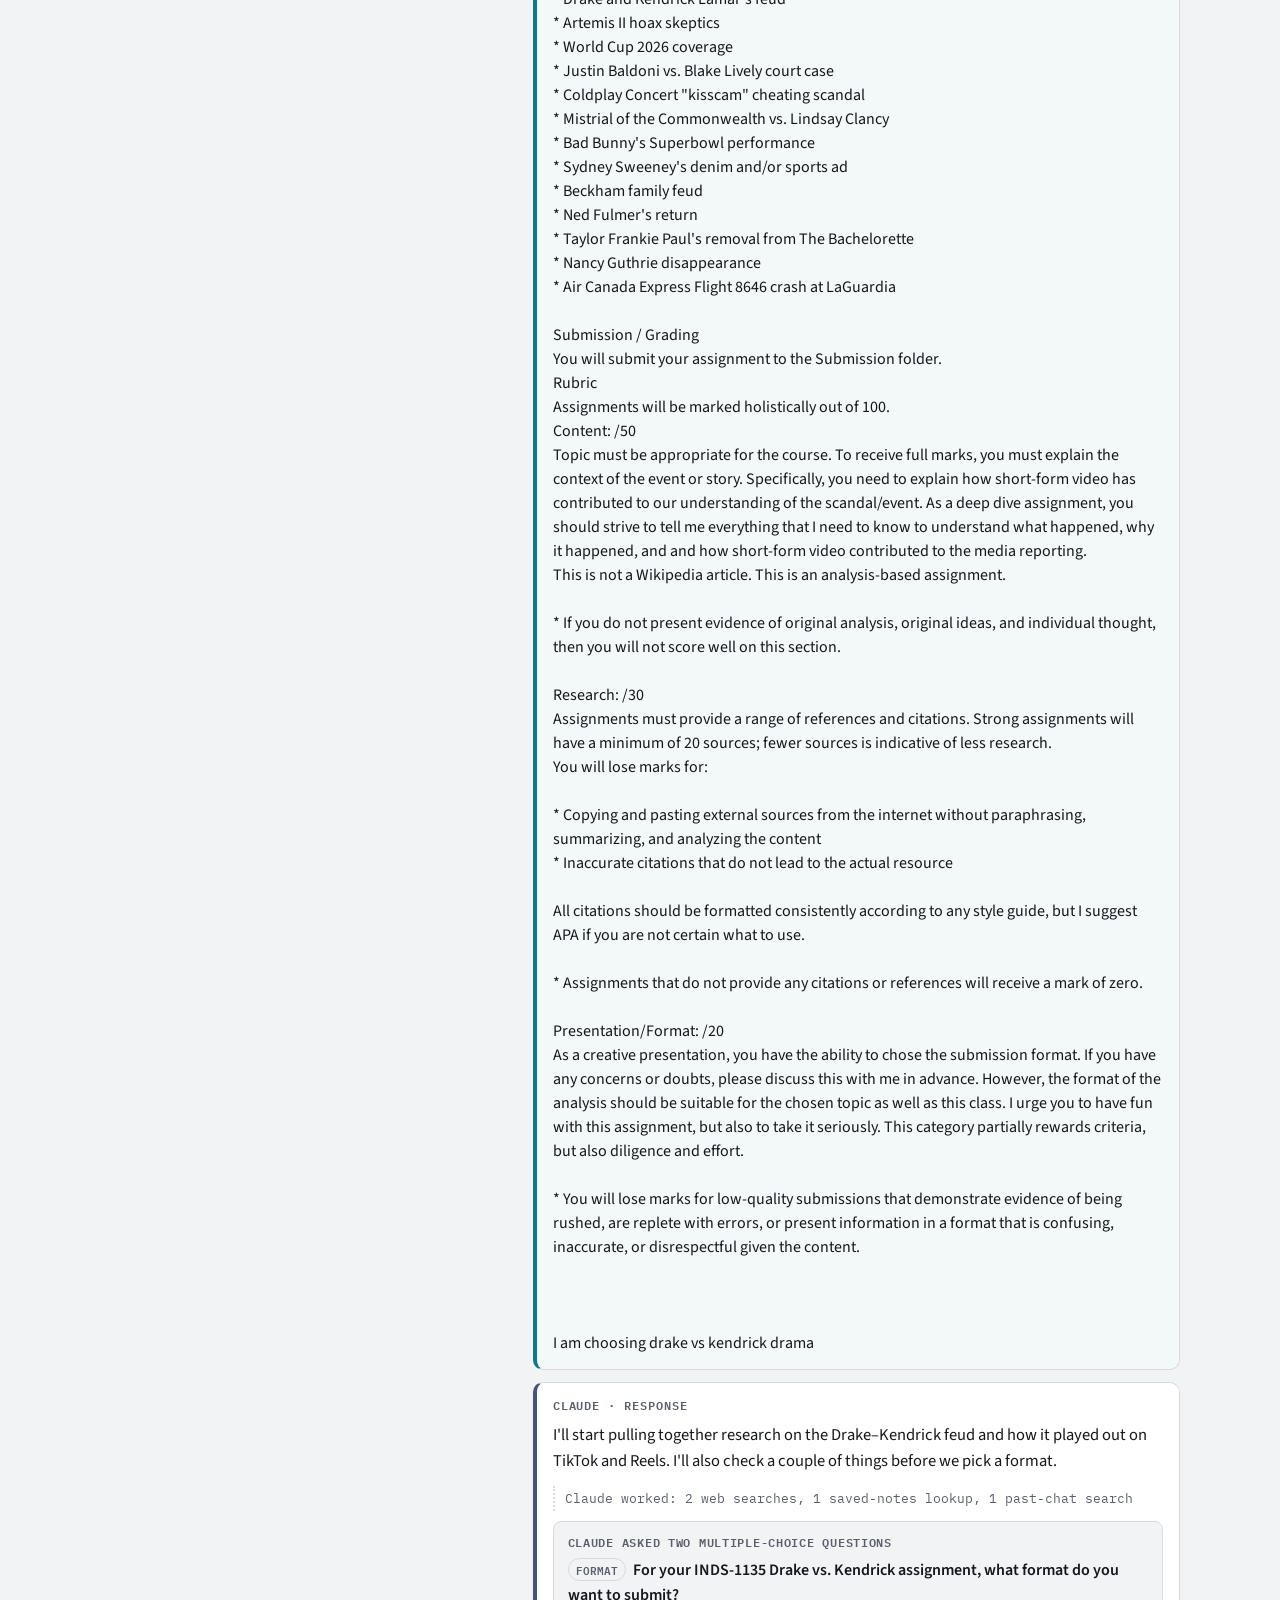
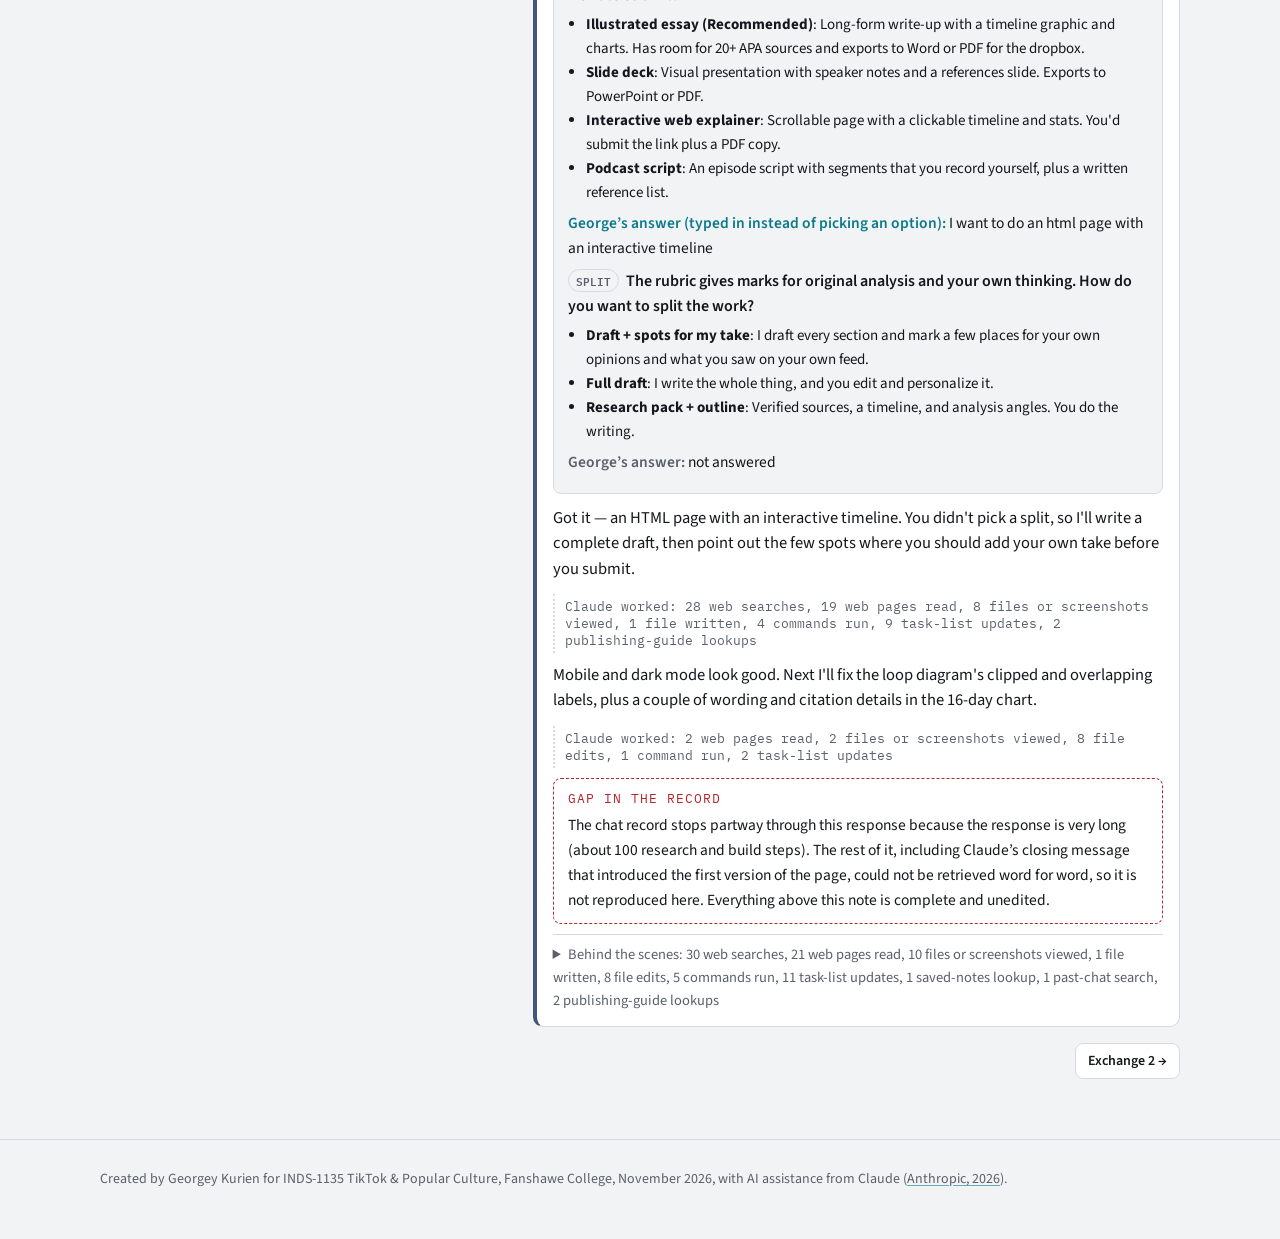
==== commit 1bab4c39: "Add Cover art, decoded to the Song timeline One card per diss cover (what it shows, what it targets," ====
--- a/appendix.html
+++ b/appendix.html
@@ -7,7 +7,7 @@
 <link rel="preconnect" href="https://fonts.googleapis.com">
 <link rel="preconnect" href="https://fonts.gstatic.com" crossorigin>
 <link href="https://fonts.googleapis.com/css2?family=Anton&family=IBM+Plex+Mono:wght@400;600&family=Source+Sans+3:ital,wght@0,400;0,600;0,700;1,400&display=swap" rel="stylesheet">
-<link rel="stylesheet" href="assets/site.css?v=20261123h">
+<link rel="stylesheet" href="assets/site.css?v=20261123j">
 </head>
 <body class="appendix">
 <!-- generated by tools/build_appendix.py from the chat record; edit the script, not this file -->
@@ -47,12 +47,12 @@
           <li>Chose the topic (the Drake and Kendrick Lamar feud) and the format (an HTML page with an interactive timeline).</li>
           <li>Decided what the site should contain: a song-by-song timeline whose breakdowns link to the moments each song refers to, a legal timeline showing when the feud left music and reached real life and the courts, a creator-video section with a summary under each set of videos, a references page showing where each source is used, a short summary for every source, and this appendix.</li>
           <li>Decided to host the site on GitHub, created the repository and gave access to it.</li>
-          <li>Directed the later additions: the song players, the Genius link for “Not Like Us” (which he supplied), case studies on the fan-made disses and on J. Cole, and layout changes such as one clip at a time and this two-column record.</li>
+          <li>Directed the later additions: the song players, the Genius link for “Not Like Us” (which he supplied), case studies on the fan-made disses and on J. Cole, breakdown videos for each song, an analysis of the cover art, and layout changes such as one clip at a time and this two-column record.</li>
         </ul>
       </div>
       <div class="aicol c">
         <p class="eyebrow">Claude (AI)</p>
-        <p class="aisum">Claude is an AI tool made by Anthropic. For this site, it found and read 151 of the 153 sources, wrote a short summary of each, and formatted them in APA style. It wrote the first draft of all the text, including the parts written as “I” or “my,” which were drafted for George to review and rewrite in his own words. It also designed and built the site, checked that the videos and links work, and put the site online through GitHub.</p>
+        <p class="aisum">Claude is an AI tool made by Anthropic. For this site, it found and read 162 of the 164 sources, wrote a short summary of each, and formatted them in APA style. It wrote the first draft of all the text, including the parts written as “I” or “my,” which were drafted for George to review and rewrite in his own words. It also designed and built the site, checked that the videos and links work, and put the site online through GitHub.</p>
       </div>
     </div>
     <div class="local todo" id="ai-george" data-loc="Appendix: George’s own contribution">
@@ -77,7 +77,7 @@
       <li><b>Summaries</b> in the prompt list (“Claude: …”) and the “In short” lines were written afterwards by Claude to make the record quicker to scan. They are not part of the conversation; the full exchanges are.</li>
       <li><b>One gap:</b> the record of the first response stops partway through because that response was very long. The point where it stops is marked.</li>
     </ul>
-    <p class="method">18 exchanges, 23 prompts in total.</p>
+    <p class="method">19 exchanges, 24 prompts in total.</p>
   </div></div>
 </section>
 
@@ -109,9 +109,10 @@
 <li><button type="button" class="pbtn" aria-expanded="false" aria-controls="ex-15" data-ex="ex-15"><span class="pnum">15 · One clip at a time, a pinned menu and this two-column appendix</span><span class="pq">For the clips section, I want the video to be seen one at a time. Also, the front page is too long and difficult to navigate. I need you to allow the navigation row to scroll along with the user so that they can jump to different sections as they need to. Also, the appendix is too long and difficult to go through. Have one section on the left that is just my prompts, and a condensed version of what claude did. This way, it is easier to go through. Then, if more detail is required it can be opened up.</span><span class="pdid"><b>Claude:</b> Made Creator watch show one clip at a time, pinned the section menu to the top of the page, and rebuilt this appendix as a prompt list that opens into the full record.</span><span class="pmore" aria-hidden="true">Full exchange <span class="arr">→</span></span></button></li>
 <li><button type="button" class="pbtn" aria-expanded="false" aria-controls="ex-16" data-ex="ex-16"><span class="pnum">16 · What Claude did, in one paragraph</span><span class="pq">Summarize what claude did down to one small paragraph. Something easily legible for an average reader.</span><span class="pdid"><b>Claude:</b> Condensed what Claude did into one short paragraph and put it in the “Claude (AI)” box at the top of this appendix.</span><span class="pmore" aria-hidden="true">Full exchange <span class="arr">→</span></span></button></li>
 <li><button type="button" class="pbtn" aria-expanded="false" aria-controls="ex-17" data-ex="ex-17"><span class="pnum">17 · Video previews and official cover art</span><span class="pq">in the creator watch section. I want to be able to see a preview of the other videos instead of a number list above to choose from. Also for the songs timeline, include the cover art of their albums and singles to showcase the art</span><span class="pdid"><b>Claude:</b> Replaced the numbered clip buttons with a row of video previews, and added each song’s official cover art through Spotify’s player, with sourced notes on the art (11 new sources).</span><span class="pmore" aria-hidden="true">Full exchange <span class="arr">→</span></span></button></li>
-<li><button type="button" class="pbtn" aria-expanded="false" aria-controls="ex-18" data-ex="ex-18"><span class="pnum">18 · Breakdown videos for each song</span><span class="pq">is it possible to reference a youtube video that is breaking down the references of each song?</span><span class="pdid"><b>Claude:</b> Found a breakdown video for each song on the commentators’ own channels, added it to the bottom of each song panel with a button that jumps to it, and cited each one (9 new sources).</span><span class="pmore" aria-hidden="true">Full exchange <span class="arr">→</span></span></button></li></ol></nav>
+<li><button type="button" class="pbtn" aria-expanded="false" aria-controls="ex-18" data-ex="ex-18"><span class="pnum">18 · Breakdown videos for each song</span><span class="pq">is it possible to reference a youtube video that is breaking down the references of each song?</span><span class="pdid"><b>Claude:</b> Found a breakdown video for each song on the commentators’ own channels, added it to the bottom of each song panel with a button that jumps to it, and cited each one (9 new sources).</span><span class="pmore" aria-hidden="true">Full exchange <span class="arr">→</span></span></button></li>
+<li><button type="button" class="pbtn" aria-expanded="false" aria-controls="ex-19" data-ex="ex-19"><span class="pnum">19 · Cover art, decoded</span><span class="pq">I know that the van on the cover of the family matters single is somehow related to kendrick and that crushing it means something. I want you to have an area where you analyze the covers. Because I know that one of kendricks covers is picture from drakes house with items implicating him</span><span class="pdid"><b>Claude:</b> Added a “Cover art, decoded” section analyzing every diss cover, corrected two details (the van is in the “Family Matters” video, and the origin of the “Meet the Grahams” items was never proven), and added 11 sources.</span><span class="pmore" aria-hidden="true">Full exchange <span class="arr">→</span></span></button></li></ol></nav>
       <div class="detail"><article class="ex" id="ex-1" data-loc="Appendix: exchange 1" tabindex="-1">
-<h3><span class="exn">Exchange 1 of 18</span> The assignment, the format and the first draft</h3>
+<h3><span class="exn">Exchange 1 of 19</span> The assignment, the format and the first draft</h3>
 <div class="exsum noprint"><b>In short:</b> Researched the feud and how it was covered, asked two questions about format, and built a first one-page interactive timeline.</div>
 <div class="msg user"><p class="who">George · prompt</p><div class="pre">Drake and Kendrick Lamar&#x27;s feud
 
@@ -259,7 +260,7 @@
 <div class="exnav noprint"><span></span><button type="button" class="btn exgo" data-go="ex-2">Exchange 2 →</button></div>
 </article>
 <article class="ex" id="ex-2" data-loc="Appendix: exchange 2" tabindex="-1">
-<h3><span class="exn">Exchange 2 of 18</span> Three timeline views, a references page and GitHub hosting</h3>
+<h3><span class="exn">Exchange 2 of 19</span> Three timeline views, a references page and GitHub hosting</h3>
 <div class="exsum noprint"><b>In short:</b> Planned a site with three timeline views and a references page. Explained that song lyrics can’t be reproduced and proposed part-by-part descriptions instead, then started on the song and video research.</div>
 <p class="exnote">George sent these three messages one after another before Claude replied.</p><div class="msg user"><p class="who">George · prompt 1 of 3</p><div class="pre">I want different views of the timeline.
 
@@ -294,7 +295,7 @@
 <div class="exnav noprint"><button type="button" class="btn exgo" data-go="ex-1">← Exchange 1</button><button type="button" class="btn exgo" data-go="ex-3">Exchange 3 →</button></div>
 </article>
 <article class="ex" id="ex-3" data-loc="Appendix: exchange 3" tabindex="-1">
-<h3><span class="exn">Exchange 3 of 18</span> Does moving to GitHub limit the plan?</h3>
+<h3><span class="exn">Exchange 3 of 19</span> Does moving to GitHub limit the plan?</h3>
 <div class="exsum noprint"><b>In short:</b> Explained that GitHub hosting doesn’t shrink the plan and makes video embeds possible.</div>
 <div class="msg user"><p class="who">George · prompt</p><div class="pre">does switching to the github repo limit the scope you were planning?</div></div><div class="msg ai"><p class="who">Claude · response</p><div class="md"><p>No, moving to GitHub doesn't shrink the plan. It actually makes parts of it possible:</p>
 <ul>
@@ -313,7 +314,7 @@
 <div class="exnav noprint"><button type="button" class="btn exgo" data-go="ex-2">← Exchange 2</button><button type="button" class="btn exgo" data-go="ex-4">Exchange 4 →</button></div>
 </article>
 <article class="ex" id="ex-4" data-loc="Appendix: exchange 4" tabindex="-1">
-<h3><span class="exn">Exchange 4 of 18</span> Keep building; TikToks to come</h3>
+<h3><span class="exn">Exchange 4 of 19</span> Keep building; TikToks to come</h3>
 <div class="exsum noprint"><b>In short:</b> Built the full site, checked who posted each video, and asked George to give it access to his GitHub repository.</div>
 <div class="msg user"><p class="who">George · prompt</p><div class="pre">keep working but I may ask you to add more videos from my library as well. I think I have a couple videos from tiktok I want you to add</div></div><div class="msg ai"><p class="who">Claude · response</p><div class="md"><p>Sounds good. I'll keep going and build the Creator watch section so your TikToks can drop into any phase easily. When you're ready, send the TikTok links, or the files if they're saved on your phone or PC, and tell me which part of the beef each one belongs to.</p></div>
 <p class="steps">Claude worked: 10 web searches, 4 web pages read, 14 pages opened in a browser, 2 commands run</p>
@@ -385,7 +386,7 @@
 <div class="exnav noprint"><button type="button" class="btn exgo" data-go="ex-3">← Exchange 3</button><button type="button" class="btn exgo" data-go="ex-5">Exchange 5 →</button></div>
 </article>
 <article class="ex" id="ex-5" data-loc="Appendix: exchange 5" tabindex="-1">
-<h3><span class="exn">Exchange 5 of 18</span> GitHub access granted</h3>
+<h3><span class="exn">Exchange 5 of 19</span> GitHub access granted</h3>
 <div class="exsum noprint"><b>In short:</b> Uploaded the site to GitHub and gave the steps to switch on GitHub Pages.</div>
 <div class="msg user"><p class="who">George · prompt</p><div class="pre">its done</div></div><div class="msg ai"><p class="who">Claude · response</p><p class="steps">Claude worked: 2 commands run, 1 task-list update</p>
 <div class="md"><p>The site is now uploaded to KendrickVsDrake. The last step is yours, because I can't change repo settings from here:</p>
@@ -400,7 +401,7 @@
 <div class="exnav noprint"><button type="button" class="btn exgo" data-go="ex-4">← Exchange 4</button><button type="button" class="btn exgo" data-go="ex-6">Exchange 6 →</button></div>
 </article>
 <article class="ex" id="ex-6" data-loc="Appendix: exchange 6" tabindex="-1">
-<h3><span class="exn">Exchange 6 of 18</span> Reference summaries and this appendix</h3>
+<h3><span class="exn">Exchange 6 of 19</span> Reference summaries and this appendix</h3>
 <div class="exsum noprint"><b>In short:</b> Wrote a short summary for each of the 84 sources, built this appendix with an AI-use statement and APA citation, and fixed the site footer.</div>
 <div class="msg user"><p class="who">George · prompt</p><div class="pre">For each of the references we used we need to create a short summary.</div></div><div class="msg ai"><p class="who">Claude · response (start)</p><div class="md"><p>I'll write a short summary for each of the 84 sources and add them under each entry on the References page, so it works as an annotated bibliography.</p></div>
 <p class="steps">Claude worked: 1 file edit</p></div><p class="exnote">While Claude was working, George sent a second message:</p><div class="msg user"><p class="who">George · prompt (sent mid-response)</p><div class="pre">Also there needs to be an appendix. The teacher noted within the Submission / Grading section. &quot;You will submit your assignment to the Submission folder. AI use is permitted only if properly cited and attributed, including full prompt question and response (attach as Appendix). You will receive an automatic grade of zero if you do not cite your sources.&quot;</div></div><div class="msg ai"><p class="who">Claude · response</p><div class="md"><p>I'll finish the summaries, then add an <strong>Appendix</strong> page to the site with the complete conversation. To make sure the transcript is word-for-word, I'll pull it from the chat record instead of rewriting it from memory.</p></div>
@@ -423,7 +424,7 @@
 <div class="exnav noprint"><button type="button" class="btn exgo" data-go="ex-5">← Exchange 5</button><button type="button" class="btn exgo" data-go="ex-7">Exchange 7 →</button></div>
 </article>
 <article class="ex" id="ex-7" data-loc="Appendix: exchange 7" tabindex="-1">
-<h3><span class="exn">Exchange 7 of 18</span> Where George can add his own thinking</h3>
+<h3><span class="exn">Exchange 7 of 19</span> Where George can add his own thinking</h3>
 <div class="exsum noprint"><b>In short:</b> Listed the seven places on the site that give an opinion, all drafted in George’s voice for him to rewrite.</div>
 <div class="msg user"><p class="who">George · prompt</p><div class="pre">I would like to write my personal thoughts for the impacts of short form content. The space on the front page where it says my argument. Where else can I give my input?</div></div><div class="msg ai"><p class="who">Claude · response</p><p class="steps">Claude worked: 4 commands run</p>
 <div class="md"><p>Besides <strong>My argument</strong> at the top of the Story page, there are seven other places where the site gives an opinion. Right now I drafted all of them in your voice. They're ranked by how much they count toward the rubric's "original analysis and individual thought" marks:</p>
@@ -443,7 +444,7 @@
 <div class="exnav noprint"><button type="button" class="btn exgo" data-go="ex-6">← Exchange 6</button><button type="button" class="btn exgo" data-go="ex-8">Exchange 8 →</button></div>
 </article>
 <article class="ex" id="ex-8" data-loc="Appendix: exchange 8" tabindex="-1">
-<h3><span class="exn">Exchange 8 of 18</span> Song players, clickable phrases and the new title</h3>
+<h3><span class="exn">Exchange 8 of 19</span> Song players, clickable phrases and the new title</h3>
 <div class="exsum noprint"><b>In short:</b> Declined to post the lyrics (copyright). Added official players for 8 songs, 28 clickable phrases that jump to the timelines, support for “hear this line” buttons, and the new title.</div>
 <div class="msg user"><p class="who">George · prompt</p><div class="pre">For each song. I wanted the actual lyrics listed out and a way to play each song. Then within the lyrics, I want hyperlinks on important phrases or words that point to the overall timeline that it references.</div></div><div class="msg ai"><p class="who">Claude · response (start)</p><div class="md"><p>I still can't put the full lyrics on the site. They're copyrighted, and adding links to them doesn't change that. Here's what I can build that gets close:</p>
 <ul>
@@ -502,7 +503,7 @@
 <div class="exnav noprint"><button type="button" class="btn exgo" data-go="ex-7">← Exchange 7</button><button type="button" class="btn exgo" data-go="ex-9">Exchange 9 →</button></div>
 </article>
 <article class="ex" id="ex-9" data-loc="Appendix: exchange 9" tabindex="-1">
-<h3><span class="exn">Exchange 9 of 18</span> Lyric excerpts</h3>
+<h3><span class="exn">Exchange 9 of 19</span> Lyric excerpts</h3>
 <div class="exsum noprint"><b>In short:</b> Declined lyric excerpts as well, and offered “hear this line” buttons and Genius links instead.</div>
 <div class="msg user"><p class="who">George · prompt</p><div class="pre">How about key excerpts of the lyrics from each song?</div></div><div class="msg ai"><p class="who">Claude · response</p><div class="md"><p>I can't add lyric excerpts either, even short key lines. Song lyrics are protected in part as well as in full, so I stick to describing them in my own words. That also fits your rubric, which takes marks off for copied material that isn't paraphrased.</p>
 <p>The closest I can get is letting readers hear the key lines instead of reading them. If you tell me when each important line starts in a song (for example, "Euphoria, 1:52"), I'll add a "▶ Hear this line" button next to the part of the breakdown that explains it. Clicking it starts the official player at that exact moment, so the reader hears the line in the artist's own voice right beside your analysis. Picking out those moments yourself also shows your own work with the songs, and the appendix will record it.</p>
@@ -510,7 +511,7 @@
 <div class="exnav noprint"><button type="button" class="btn exgo" data-go="ex-8">← Exchange 8</button><button type="button" class="btn exgo" data-go="ex-10">Exchange 10 →</button></div>
 </article>
 <article class="ex" id="ex-10" data-loc="Appendix: exchange 10" tabindex="-1">
-<h3><span class="exn">Exchange 10 of 18</span> Screenshots of Genius pages</h3>
+<h3><span class="exn">Exchange 10 of 19</span> Screenshots of Genius pages</h3>
 <div class="exsum noprint"><b>In short:</b> Declined screenshots of Genius pages. The search tool refused Genius searches, so Claude asked George for the links.</div>
 <div class="msg user"><p class="who">George · prompt</p><div class="pre">could you use a screenshot of the genius page and add them as a reference?</div></div><div class="msg ai"><p class="who">Claude · response</p><p class="steps">Claude worked: 5 web searches, 2 commands run</p>
 <div class="md"><p>I can't do that one either. A screenshot of a Genius page would still put the lyrics on your site, just as an image instead of text, so it has the same copyright problem.</p>
@@ -529,7 +530,7 @@
 <div class="exnav noprint"><button type="button" class="btn exgo" data-go="ex-9">← Exchange 9</button><button type="button" class="btn exgo" data-go="ex-11">Exchange 11 →</button></div>
 </article>
 <article class="ex" id="ex-11" data-loc="Appendix: exchange 11" tabindex="-1">
-<h3><span class="exn">Exchange 11 of 18</span> Providing the Genius links</h3>
+<h3><span class="exn">Exchange 11 of 19</span> Providing the Genius links</h3>
 <div class="exsum noprint"><b>In short:</b> Confirmed that Genius links George sends can be added as references (links only, no lyrics or screenshots).</div>
 <div class="msg user"><p class="who">George · prompt</p><div class="pre">what if I provide the link?</div></div><div class="msg ai"><p class="who">Claude · response</p><div class="md"><p>Yes, send them and I'll add them as references. Each song's Genius page will get its own APA entry and short summary on the References page, and that song's "Read the lyrics on Genius" button will go straight to the page instead of a search. Readers will be one click away from the full lyrics and annotations.</p>
 <p>Having the link doesn't change the screenshot part, though. I still won't copy the lyrics onto the site, as text or as an image.</p>
@@ -538,7 +539,7 @@
 <div class="exnav noprint"><button type="button" class="btn exgo" data-go="ex-10">← Exchange 10</button><button type="button" class="btn exgo" data-go="ex-12">Exchange 12 →</button></div>
 </article>
 <article class="ex" id="ex-12" data-loc="Appendix: exchange 12" tabindex="-1">
-<h3><span class="exn">Exchange 12 of 18</span> Genius link for “Not Like Us”</h3>
+<h3><span class="exn">Exchange 12 of 19</span> Genius link for “Not Like Us”</h3>
 <div class="exsum noprint"><b>In short:</b> Added the Genius page for “Not Like Us” as a reference and pointed the song’s button to it.</div>
 <div class="msg user"><p class="who">George · prompt</p><div class="pre">https://genius.com/Kendrick-lamar-not-like-us-lyrics</div></div><div class="msg ai"><p class="who">Claude · response</p><p class="steps">Claude worked: 1 file edit, 2 commands run</p>
 <div class="md"><p>Added. "Not Like Us" now has its Genius page on the References page, as an APA entry with a short summary:</p>
@@ -551,7 +552,7 @@
 <div class="exnav noprint"><button type="button" class="btn exgo" data-go="ex-11">← Exchange 11</button><button type="button" class="btn exgo" data-go="ex-13">Exchange 13 →</button></div>
 </article>
 <article class="ex" id="ex-13" data-loc="Appendix: exchange 13" tabindex="-1">
-<h3><span class="exn">Exchange 13 of 18</span> The fan-made disses over Metro Boomin’s beat</h3>
+<h3><span class="exn">Exchange 13 of 19</span> The fan-made disses over Metro Boomin’s beat</h3>
 <div class="exsum noprint"><b>In short:</b> Researched the wave of fan-made disses over Metro Boomin’s “BBL Drizzy” beat and added a Story case study and a Creator watch set (19 new sources).</div>
 <div class="msg user"><p class="who">George · prompt</p><div class="pre">You are skipping over how thousands of people made their own disses against drake using metro&#x27;s beats</div></div><div class="msg ai"><p class="who">Claude · response</p><div class="md"><p>You're right. The site mentions "BBL Drizzy" in a few one-liners, but it never treats the fan-made disses as a story of their own, even though it's probably the clearest example of short-form video turning the audience into participants. I'll research the open-verse contest (what Metro offered, how many people joined, which kinds of entries spread, and how the press covered it) and add:</p>
 <ul>
@@ -601,7 +602,7 @@
 <div class="exnav noprint"><button type="button" class="btn exgo" data-go="ex-12">← Exchange 12</button><button type="button" class="btn exgo" data-go="ex-14">Exchange 14 →</button></div>
 </article>
 <article class="ex" id="ex-14" data-loc="Appendix: exchange 14" tabindex="-1">
-<h3><span class="exn">Exchange 14 of 18</span> J. Cole’s exit and how people saw it</h3>
+<h3><span class="exn">Exchange 14 of 19</span> J. Cole’s exit and how people saw it</h3>
 <div class="exsum noprint"><b>In short:</b> Researched J. Cole’s exit. Found no record that Kendrick told him to step out, so added a fact-check box, a Story case study and a Creator watch set (20 new sources).</div>
 <div class="msg user"><p class="who">George · prompt</p><div class="pre">I also want to show J cole&#x27;s involvement, how he stepped out after Kendrick told him to. Also, I want to show people&#x27;s perception of how he escaped and lived happily</div></div><div class="msg ai"><p class="who">Claude · response</p><div class="md"><p>On it. I'll add a J. Cole section to the Story page: how he got pulled in ("First Person Shooter," then Kendrick's reply on "Like That"), his diss "7 Minute Drill," the on-stage apology two days later, and what he said about it afterwards. It'll also cover how people saw his exit, from the "he escaped and is living his best life" memes to the critics who thought he folded. I'll add matching videos to Creator watch if I can confirm who posted them.</p>
 <p>One thing I'll check while researching is whether Kendrick actually told Cole to step out, or whether that's how fans read it. If it's the second, the site will say so, since that difference is the kind of thing your teacher will look for.</p></div><p class="steps">Claude worked: 3 task-list updates</p><div class="md"><p>Added, and it's live.</p>
@@ -640,7 +641,7 @@
 <div class="exnav noprint"><button type="button" class="btn exgo" data-go="ex-13">← Exchange 13</button><button type="button" class="btn exgo" data-go="ex-15">Exchange 15 →</button></div>
 </article>
 <article class="ex" id="ex-15" data-loc="Appendix: exchange 15" tabindex="-1">
-<h3><span class="exn">Exchange 15 of 18</span> One clip at a time, a pinned menu and this two-column appendix</h3>
+<h3><span class="exn">Exchange 15 of 19</span> One clip at a time, a pinned menu and this two-column appendix</h3>
 <div class="exsum noprint"><b>In short:</b> Made Creator watch show one clip at a time, pinned the section menu to the top of the page, and rebuilt this appendix as a prompt list that opens into the full record.</div>
 <div class="msg user"><p class="who">George · prompt</p><div class="pre">For the clips section, I want the video to be seen one at a time. Also, the front page is too long and difficult to navigate. I need you to allow the navigation row to scroll along with the user so that they can jump to different sections as they need to. Also, the appendix is too long and difficult to go through. Have one section on the left that is just my prompts, and a condensed version of what claude did. This way, it is easier to go through. Then, if more detail is required it can be opened up.</div></div><div class="msg ai"><p class="who">Claude · response</p><div class="md"><p>On it: I'm making the Creator watch clips play one at a time, keeping the Story section menu pinned at the top while you scroll, and turning the appendix into a two-column view. Your prompts and a short summary will sit on the left, with the full detail opening on the right.</p></div><p class="steps">Claude worked: set up a 4-item task list and ticked items off as they finished</p><div class="md"><p>Done, and it's live.</p>
 <p><strong>Creator watch, one clip at a time.</strong> Each set now shows a single clip. You move through it with <strong>‹ Prev</strong> and <strong>Next ›</strong>, the numbered buttons, or the arrow keys, and a counter shows "Clip 2 of 5". Moving to another clip stops the one that was playing. Links from the References page open the right clip. Creator watch also has its own pinned menu with its six sets.</p>
@@ -662,7 +663,7 @@
 <div class="exnav noprint"><button type="button" class="btn exgo" data-go="ex-14">← Exchange 14</button><button type="button" class="btn exgo" data-go="ex-16">Exchange 16 →</button></div>
 </article>
 <article class="ex" id="ex-16" data-loc="Appendix: exchange 16" tabindex="-1">
-<h3><span class="exn">Exchange 16 of 18</span> What Claude did, in one paragraph</h3>
+<h3><span class="exn">Exchange 16 of 19</span> What Claude did, in one paragraph</h3>
 <div class="exsum noprint"><b>In short:</b> Condensed what Claude did into one short paragraph and put it in the “Claude (AI)” box at the top of this appendix.</div>
 <div class="msg user"><p class="who">George · prompt</p><div class="pre">Summarize what claude did down to one small paragraph. Something easily legible for an average reader.</div></div><div class="msg ai"><p class="who">Claude · response</p><div class="md"><p>I'll write the paragraph, put it in the appendix's "Claude (AI)" box, and log this exchange in the appendix.</p></div>
 <p class="steps">Claude worked: 1 file or screenshot viewed, 3 commands run</p>
@@ -676,7 +677,7 @@
 <div class="exnav noprint"><button type="button" class="btn exgo" data-go="ex-15">← Exchange 15</button><button type="button" class="btn exgo" data-go="ex-17">Exchange 17 →</button></div>
 </article>
 <article class="ex" id="ex-17" data-loc="Appendix: exchange 17" tabindex="-1">
-<h3><span class="exn">Exchange 17 of 18</span> Video previews and official cover art</h3>
+<h3><span class="exn">Exchange 17 of 19</span> Video previews and official cover art</h3>
 <div class="exsum noprint"><b>In short:</b> Replaced the numbered clip buttons with a row of video previews, and added each song’s official cover art through Spotify’s player, with sourced notes on the art (11 new sources).</div>
 <div class="msg user"><p class="who">George · prompt</p><div class="pre">in the creator watch section. I want to be able to see a preview of the other videos instead of a number list above to choose from. Also for the songs timeline, include the cover art of their albums and singles to showcase the art</div></div><div class="msg ai"><p class="who">Claude · response</p><div class="md"><p>I'll add clickable video previews to Creator watch and put each song's official cover art in the Song timeline. First I'll look at how the song panel is built.</p></div><p class="steps">Claude worked: set up a 3-item task list and ticked items off as they finished</p><div class="md"><p>Done, and it's live.</p>
 <p><strong>Creator watch previews.</strong> The numbered buttons are gone. Each set now starts with a row of preview cards, one per clip, showing a thumbnail, the clip type and its title. The one playing is outlined and marked "Showing". Click any card to switch to it. <strong>‹ Prev</strong> and <strong>Next ›</strong> now sit under the clip. Each platform's preview works a little differently:</p>
@@ -734,7 +735,7 @@
 <div class="exnav noprint"><button type="button" class="btn exgo" data-go="ex-16">← Exchange 16</button><button type="button" class="btn exgo" data-go="ex-18">Exchange 18 →</button></div>
 </article>
 <article class="ex" id="ex-18" data-loc="Appendix: exchange 18" tabindex="-1">
-<h3><span class="exn">Exchange 18 of 18</span> Breakdown videos for each song</h3>
+<h3><span class="exn">Exchange 18 of 19</span> Breakdown videos for each song</h3>
 <div class="exsum noprint"><b>In short:</b> Found a breakdown video for each song on the commentators’ own channels, added it to the bottom of each song panel with a button that jumps to it, and cited each one (9 new sources).</div>
 <div class="msg user"><p class="who">George · prompt</p><div class="pre">is it possible to reference a youtube video that is breaking down the references of each song?</div></div><div class="msg ai"><p class="who">Claude · response</p><div class="md"><p>Yes. A breakdown video works like any other source: it gets an APA reference and a summary, and it can play right in the song panel next to the part-by-part breakdown. I'll look for one per song now, using only uploads from the creator's own channel (no re-uploads), and add them with citations.</p></div><p class="steps">Claude worked: set up a 3-item task list and ticked items off as they finished</p><div class="md"><p>Done, and it's live.</p>
 <p>Each song on the Song timeline now ends with a <strong>Breakdown video</strong>: a YouTube explainer that walks through the song's references and plays right in the panel. A <strong>Watch a breakdown video ↓</strong> button next to the Genius link jumps straight to it. Each video has an APA reference and summary like any other source, and a line under it says it's a commentator's reading, not an official explanation.</p>
@@ -749,8 +750,8 @@
 <li><strong>First Person Shooter</strong> has no breakdown of its own from a channel I could check, so it uses Rob Markman's "Like That" video, starting at 0:35 where he explains the "big three" idea. The panel says so.</li>
 <li>The <strong>Push Ups</strong> video was made from the version that leaked on April 13, before the official release. The panel says that too.</li>
 </ul>
-<p>Every video comes from the commentator's own channel (no re-uploads). I confirmed each title, channel and date, and checked that YouTube allows each one to play on other sites. This adds 9 sources, for 153 in total. If you'd rather use a different video for any song, send me the link and I'll swap it in.</p></div><details class="tools"><summary>Behind the scenes: 3 web pages read, 20 pages opened in a browser</summary>
-<p class="tnote">Part of this search ran before Claude's working memory for the session was condensed to save space, and the exact search terms from that part were not kept, so the lists below have only the steps that were. Claude's page reader (WebFetch) gave wrong or empty results for the three YouTube pages listed under “Web pages read” (one came back with a different video's title), so every title, channel and date was checked in the browser instead. Upload dates are in Eastern time where YouTube's feed gave the exact upload time; YouTube shows dates in each viewer's own time zone, so a few can look a day different elsewhere. Claude also edited the site files and ran tests; those steps are not counted here.</p>
+<p>Every video comes from the commentator's own channel (no re-uploads). I confirmed each title, channel and date, and checked that YouTube allows each one to play on other sites. This adds 9 sources, for 153 in total. If you'd rather use a different video for any song, send me the link and I'll swap it in.</p></div><details class="tools"><summary>Behind the scenes: 3 web pages read, 22 pages opened in a browser</summary>
+<p class="tnote">Part of this search ran before Claude's working memory for the session was condensed to save space, and the exact search terms from that part were not kept, so the lists below have only the steps that were. Claude's page reader (WebFetch) gave wrong or empty results every time it was used on a YouTube page (once it came back with a different video's title), so every title, channel and date was checked in the browser instead. Upload dates are in Eastern time where YouTube's feed gave the exact upload time; YouTube shows dates in each viewer's own time zone, so a few can look a day different elsewhere. Claude also edited the site files and ran tests; those steps are not counted here.</p>
 <p class="th">Web pages read</p><ol>
 <li><a href="https://www.youtube.com/watch?v=-4QMAsYBGcY" target="_blank" rel="noopener">https://www.youtube.com/watch?v=-4QMAsYBGcY</a></li>
 <li><a href="https://www.youtube.com/watch?v=-qQ9q82tObE" target="_blank" rel="noopener">https://www.youtube.com/watch?v=-qQ9q82tObE</a></li>
@@ -776,18 +777,74 @@
 <li><code>https://www.youtube.com/oembed?url=https://www.youtube.com/watch?v=-4QMAsYBGcY&amp;format=json</code></li>
 <li><code>https://www.youtube.com/watch?v=I35DRDAET7s</code></li>
 <li><code>https://ghostbadger.github.io/KendrickVsDrake/index.html?r=18#bd-fps</code></li>
+<li><code>https://ghostbadger.github.io/KendrickVsDrake/index.html?r=18b#bd-fps</code></li>
 <li><code>https://ghostbadger.github.io/KendrickVsDrake/references.html?r=18</code></li>
-</ol>
-<p class="tnote">File reads, edits and commands built and tested the site’s code. That code is the site itself and is not repeated here; it is in the GitHub repository.</p>
-</details></div>
-<div class="exnav noprint"><button type="button" class="btn exgo" data-go="ex-17">← Exchange 17</button><span></span></div>
+<li><code>https://ghostbadger.github.io/KendrickVsDrake/index.html?r=18c#bd-fps</code></li>
+</ol>
+<p class="tnote">File reads, edits and commands built and tested the site’s code. That code is the site itself and is not repeated here; it is in the GitHub repository.</p>
+</details></div>
+<div class="exnav noprint"><button type="button" class="btn exgo" data-go="ex-17">← Exchange 17</button><button type="button" class="btn exgo" data-go="ex-19">Exchange 19 →</button></div>
+</article>
+<article class="ex" id="ex-19" data-loc="Appendix: exchange 19" tabindex="-1">
+<h3><span class="exn">Exchange 19 of 19</span> Cover art, decoded</h3>
+<div class="exsum noprint"><b>In short:</b> Added a “Cover art, decoded” section analyzing every diss cover, corrected two details (the van is in the “Family Matters” video, and the origin of the “Meet the Grahams” items was never proven), and added 11 sources.</div>
+<div class="msg user"><p class="who">George · prompt</p><div class="pre">I know that the van on the cover of the family matters single is somehow related to kendrick and that crushing it means something. I want you to have an area where you analyze the covers. Because I know that one of kendricks covers is picture from drakes house with items implicating him</div></div><div class="msg ai"><p class="who">Claude · response</p><div class="md"><p>On it. I'll add a section that goes through every cover in the feud: what each one shows, what it's aimed at, and how fans and the press read it, all with sources. One quick correction first. The cover with items supposedly taken from Drake's house is the original <strong>"Meet the Grahams"</strong> cover: a pile of things like pill bottles and an Ozempic box. <strong>"Not Like Us"</strong> is the one with an aerial photo of his house. Both are Kendrick's, and both will be in the section. I'm looking up the van on the "Family Matters" cover now.</p></div><p class="steps">Claude worked: set up a 3-item task list and ticked items off as they finished</p><div class="md"><p>Done, and it's live. The Song timeline now has a <strong>Cover art, decoded</strong> section under the songs. There's one card per diss cover, in release order, covering what the cover shows, what it was aimed at, what happened next, and a short-form angle. Each song panel links to its card with <strong>Read the cover analysis ↓</strong>.</p>
+<p>Two corrections to what you remembered:</p>
+<ul>
+<li><strong>The van isn't on the "Family Matters" cover.</strong> The cover is the title in sitcom-style letters, borrowed from the '90s show <em>Family Matters</em>. The van is in the <strong>music video</strong>. A minivan like the one on the cover of Kendrick's <em>good kid, m.A.A.d city</em>, his mother's van, gets towed through Toronto and crushed in a junkyard. No source quotes Drake explaining it, so the card gives the likeliest reading and labels it as one: crushing the van wrecks the story Kendrick tells about growing up in Compton. The card can play the video.</li>
+<li><strong>No source says the "Meet the Grahams" items came from Drake's house.</strong> The original cover showed pill bottles with his name on them, an Ozempic box, a jewelry receipt and the Maybach glove from "6:16 in LA." Where the items came from was never proven. DJ Akademiks suggested they were stolen, and an anonymous X account claimed Drake had thrown them out. The card says none of it was verified. The cover that shows Drake's actual house is "Not Like Us," and his lawsuit later cited it.</li>
+</ul>
+<p>Two covers are described in words rather than shown:</p>
+<ul>
+<li>The original "Meet the Grahams," because it shows what are claimed to be someone's prescription labels.</li>
+<li>"The Heart Part 6," because it's built from a family's post about their children.</li>
+</ul>
+<p>The rest appear through Spotify's player, and "6:16 in LA" through Kendrick's original Instagram post. There's also a drafted <strong>My take</strong> box comparing the two sides' covers, for you to rewrite. This adds 11 sources, for 164 in total.</p></div><details class="tools"><summary>Behind the scenes: 8 web searches, 16 web pages read, 4 pages opened in a browser</summary>
+<p class="tnote">Two of the pages read came back empty (Hypebeast and The Root), so they are not cited. Wikipedia was read only to find the source behind its sentence about the van; Wikipedia itself is not cited. Claude also edited the site files and ran tests; those steps are not counted here.</p>
+<p class="th">Web searches (exact queries)</p><ol>
+<li><code>Drake &quot;Family Matters&quot; cover art van meaning Kendrick</code></li>
+<li><code>&quot;Meet the Grahams&quot; cover art items Ozempic pills explained</code></li>
+<li><code>Kendrick Lamar &quot;6:16 in LA&quot; Instagram cover image</code></li>
+<li><code>&quot;Heart Part 6&quot; cover art Dave Free comment Whitney Alford Family Matters claim</code></li>
+<li><code>Drake &quot;Family Matters&quot; single artwork sitcom logo cover design</code></li>
+<li><code>Family Matters video Drake crushed van &quot;good kid&quot; meaning destroying Kendrick&#x27;s story</code></li>
+<li><code>kendricklamar instagram.com/p &quot;6:16 in LA&quot; post glove</code></li>
+<li><code>Rolling Stone decoding Kendrick Lamar best shots Drake &quot;Not Like Us&quot; video Dave Free family</code></li>
+</ol>
+<p class="th">Web pages read</p><ol>
+<li><a href="https://www.xxlmag.com/drake-kendrick-lamar-easter-eggs-lyrical-battle/" target="_blank" rel="noopener">https://www.xxlmag.com/drake-kendrick-lamar-easter-eggs-lyrical-battle/</a></li>
+<li><a href="https://www.hotnewhiphop.com/801323-meet-grahams-cover-explained-ebonyprince-kendrick-lamar-drake-beef-hip-hop-news" target="_blank" rel="noopener">https://www.hotnewhiphop.com/801323-meet-grahams-cover-explained-ebonyprince-kendrick-lamar-drake-beef-hip-hop-news</a></li>
+<li><a href="https://ca.billboard.com/music/rb-hip-hop/drake-dissects-kendrick-lamar-clears-the-air-with-the-heart-part-6-listen" target="_blank" rel="noopener">https://ca.billboard.com/music/rb-hip-hop/drake-dissects-kendrick-lamar-clears-the-air-with-the-heart-part-6-listen</a></li>
+<li><a href="https://www.songfacts.com/facts/drake/family-matters" target="_blank" rel="noopener">https://www.songfacts.com/facts/drake/family-matters</a></li>
+<li><a href="https://hypebeast.com/2024/5/kendrick-lamar-616-in-la-instagram-single-stream" target="_blank" rel="noopener">https://hypebeast.com/2024/5/kendrick-lamar-616-in-la-instagram-single-stream</a></li>
+<li><a href="https://www.complex.com/music/a/tracewilliamcowen/kendrick-lamar-drake-diss-616-in-la" target="_blank" rel="noopener">https://www.complex.com/music/a/tracewilliamcowen/kendrick-lamar-drake-diss-616-in-la</a></li>
+<li><a href="https://sportskeeda.com/us/music/kendrick-lamar-vs-drake-rap-beef-exploring-visual-easter-eggs-far" target="_blank" rel="noopener">https://sportskeeda.com/us/music/kendrick-lamar-vs-drake-rap-beef-exploring-visual-easter-eggs-far</a></li>
+<li><a href="https://www.hotnewhiphop.com/800264-drake-family-matters-kendrick-lamar-diss-lyrics" target="_blank" rel="noopener">https://www.hotnewhiphop.com/800264-drake-family-matters-kendrick-lamar-diss-lyrics</a></li>
+<li><a href="https://www.hotnewhiphop.com/801108-drake-kendrick-lamar-dj-akademiks-lied-dave-free-whitney-alford-hip-hop-news" target="_blank" rel="noopener">https://www.hotnewhiphop.com/801108-drake-kendrick-lamar-dj-akademiks-lied-dave-free-whitney-alford-hip-hop-news</a></li>
+<li><a href="https://stereogum.com/2262209/drake-unveils-latest-kendrick-lamar-diss-track-family-matters/music" target="_blank" rel="noopener">https://stereogum.com/2262209/drake-unveils-latest-kendrick-lamar-diss-track-family-matters/music</a></li>
+<li><a href="https://www.theroot.com/a-breakdown-of-symbolism-in-kendrick-lamar-s-not-like-u-1851603994/slides/2" target="_blank" rel="noopener">https://www.theroot.com/a-breakdown-of-symbolism-in-kendrick-lamar-s-not-like-u-1851603994/slides/2</a></li>
+<li><a href="https://uproxx.com/music/kendrick-lamars-616-in-la-gloves-explained" target="_blank" rel="noopener">https://uproxx.com/music/kendrick-lamars-616-in-la-gloves-explained</a></li>
+<li><a href="https://www.iheart.com/content/2024-05-04-kendrick-lamar-claims-drake-has-a-second-child-on-meet-the-grahams/" target="_blank" rel="noopener">https://www.iheart.com/content/2024-05-04-kendrick-lamar-claims-drake-has-a-second-child-on-meet-the-grahams/</a></li>
+<li><a href="https://www.complex.com/music/a/complex/kendrick-lamar-not-like-us-video-decoding-hidden-meanings" target="_blank" rel="noopener">https://www.complex.com/music/a/complex/kendrick-lamar-not-like-us-video-decoding-hidden-meanings</a></li>
+<li><a href="https://sg.news.yahoo.com/kendrick-lamar-shares-second-drake-192500096.html" target="_blank" rel="noopener">https://sg.news.yahoo.com/kendrick-lamar-shares-second-drake-192500096.html</a></li>
+<li><a href="https://en.wikipedia.org/wiki/Family_Matters_(Drake_song)" target="_blank" rel="noopener">https://en.wikipedia.org/wiki/Family_Matters_(Drake_song)</a></li>
+</ol>
+<p class="th">Pages opened in a cloud browser (looking at the official cover players and checking the live site)</p><ol>
+<li><code>https://open.spotify.com/embed/track/1wFFFzJ5EsKbBWZriAcubN</code></li>
+<li><code>https://www.instagram.com/reel/C6gdClArPXc/embed</code></li>
+<li><code>https://ghostbadger.github.io/KendrickVsDrake/index.html?r=19#covers</code></li>
+<li><code>https://ghostbadger.github.io/KendrickVsDrake/index.html?r=19#art-six16</code></li>
+</ol>
+<p class="tnote">File reads, edits and commands built and tested the site’s code. That code is the site itself and is not repeated here; it is in the GitHub repository.</p>
+</details></div>
+<div class="exnav noprint"><button type="button" class="btn exgo" data-go="ex-18">← Exchange 18</button><span></span></div>
 </article></div>
     </div>
   </div>
 </section>
 </main>
 <footer id="ai-use" data-loc="Appendix footer"><div class="wrap">Created by Georgey Kurien for INDS-1135 TikTok &amp; Popular Culture, Fanshawe College, November 2026, with AI assistance from Claude <span data-cite="anthropic2026">(Anthropic, 2026)</span>.</div></footer>
-<script src="assets/data.js?v=20261123h"></script>
+<script src="assets/data.js?v=20261123j"></script>
 <script>
 document.querySelectorAll("[data-cite]").forEach(el => { const r = REFS[el.dataset.cite]; el.innerHTML = `(<a class="cite" data-k="${el.dataset.cite}" href="references.html#r-${el.dataset.cite}">${r.cite}</a>)`; });
 document.querySelectorAll("[data-apa]").forEach(el => el.innerHTML = REFS[el.dataset.apa].apa);
--- a/assets/site.css
+++ b/assets/site.css
@@ -469,6 +469,25 @@
 .songbd .eyebrow{margin:0 0 4px}
 .bdlead{font-size:15px;margin:0 0 8px;max-width:560px}
 .bdnote{font-size:13px;color:var(--muted);margin:6px 0 0;max-width:560px;font-style:italic}
+.songcover .artjump,.noplay .artjump,.songcover.none .artjump{font-size:13.5px;white-space:nowrap}
+.artlist{display:grid;gap:18px;margin:18px 0 22px}
+.artcard{display:grid;grid-template-columns:340px minmax(0,1fr);gap:20px;background:var(--card);border:1px solid var(--line);border-left:5px solid var(--c);border-radius:var(--radius);padding:16px 18px}
+.artpic{min-width:0}
+.artsp{width:100%;height:152px;border:0;border-radius:12px;display:block;background:var(--paper)}
+.artig{width:100%;max-width:340px;height:620px;border:0;border-radius:8px;display:block;background:#fff}
+.artnone{background:var(--paper);border:1px dashed var(--line);border-radius:8px;padding:12px 14px;font-size:15px}
+.artnone p{margin:0}
+.artsrc{font-size:13px;color:var(--muted);margin:6px 0 0}
+.artbody h3{margin:2px 0 8px}
+.artbody > p{margin:0 0 8px;font-size:16px;line-height:1.55;max-width:66ch}
+.artmeta{display:flex;gap:10px;align-items:center;margin:0 0 4px!important;font-size:13px}
+.artmeta .badge{color:var(--c);border-color:var(--c)}
+.artvan{background:color-mix(in srgb,var(--c) 7%,var(--card));border:1px solid color-mix(in srgb,var(--c) 30%,var(--line));border-radius:8px;padding:10px 12px;margin:4px 0 10px;max-width:66ch}
+.artvan .eyebrow{margin:0 0 4px;color:var(--c)}
+.artvan > p{margin:0 0 8px;font-size:15.5px;line-height:1.55}
+.artvid{max-width:420px}
+.artback{font-size:14px;margin-top:10px!important}
+@media (max-width:820px){.artcard{grid-template-columns:1fr}.artig{max-width:none}}
 .noplay{font-size:15px;background:var(--paper);border:1px dashed var(--line);border-radius:8px;padding:10px 12px;margin:6px 0 12px;max-width:560px}
 .xlegend{font-size:13px;color:var(--muted);margin:10px 0 0;display:flex;flex-wrap:wrap;gap:4px 10px;align-items:center}
 .xl{color:inherit;text-decoration:underline;text-decoration-thickness:2px;text-underline-offset:3px;cursor:pointer}
@@ -611,3 +630,4 @@
 .vprev-frame{position:absolute;left:0;top:50%;width:325px;height:578px;border:0;z-index:1;pointer-events:none;transform-origin:0 0;transform:scale(.5846) translateY(-50%)}
 @media (max-width:560px){ .vprev-frame{transform:scale(.4615) translateY(-50%)} }
 @media print{.songbd .bdframe{display:none}}
+@media print{.artsp,.artig,.artvid{display:none}}
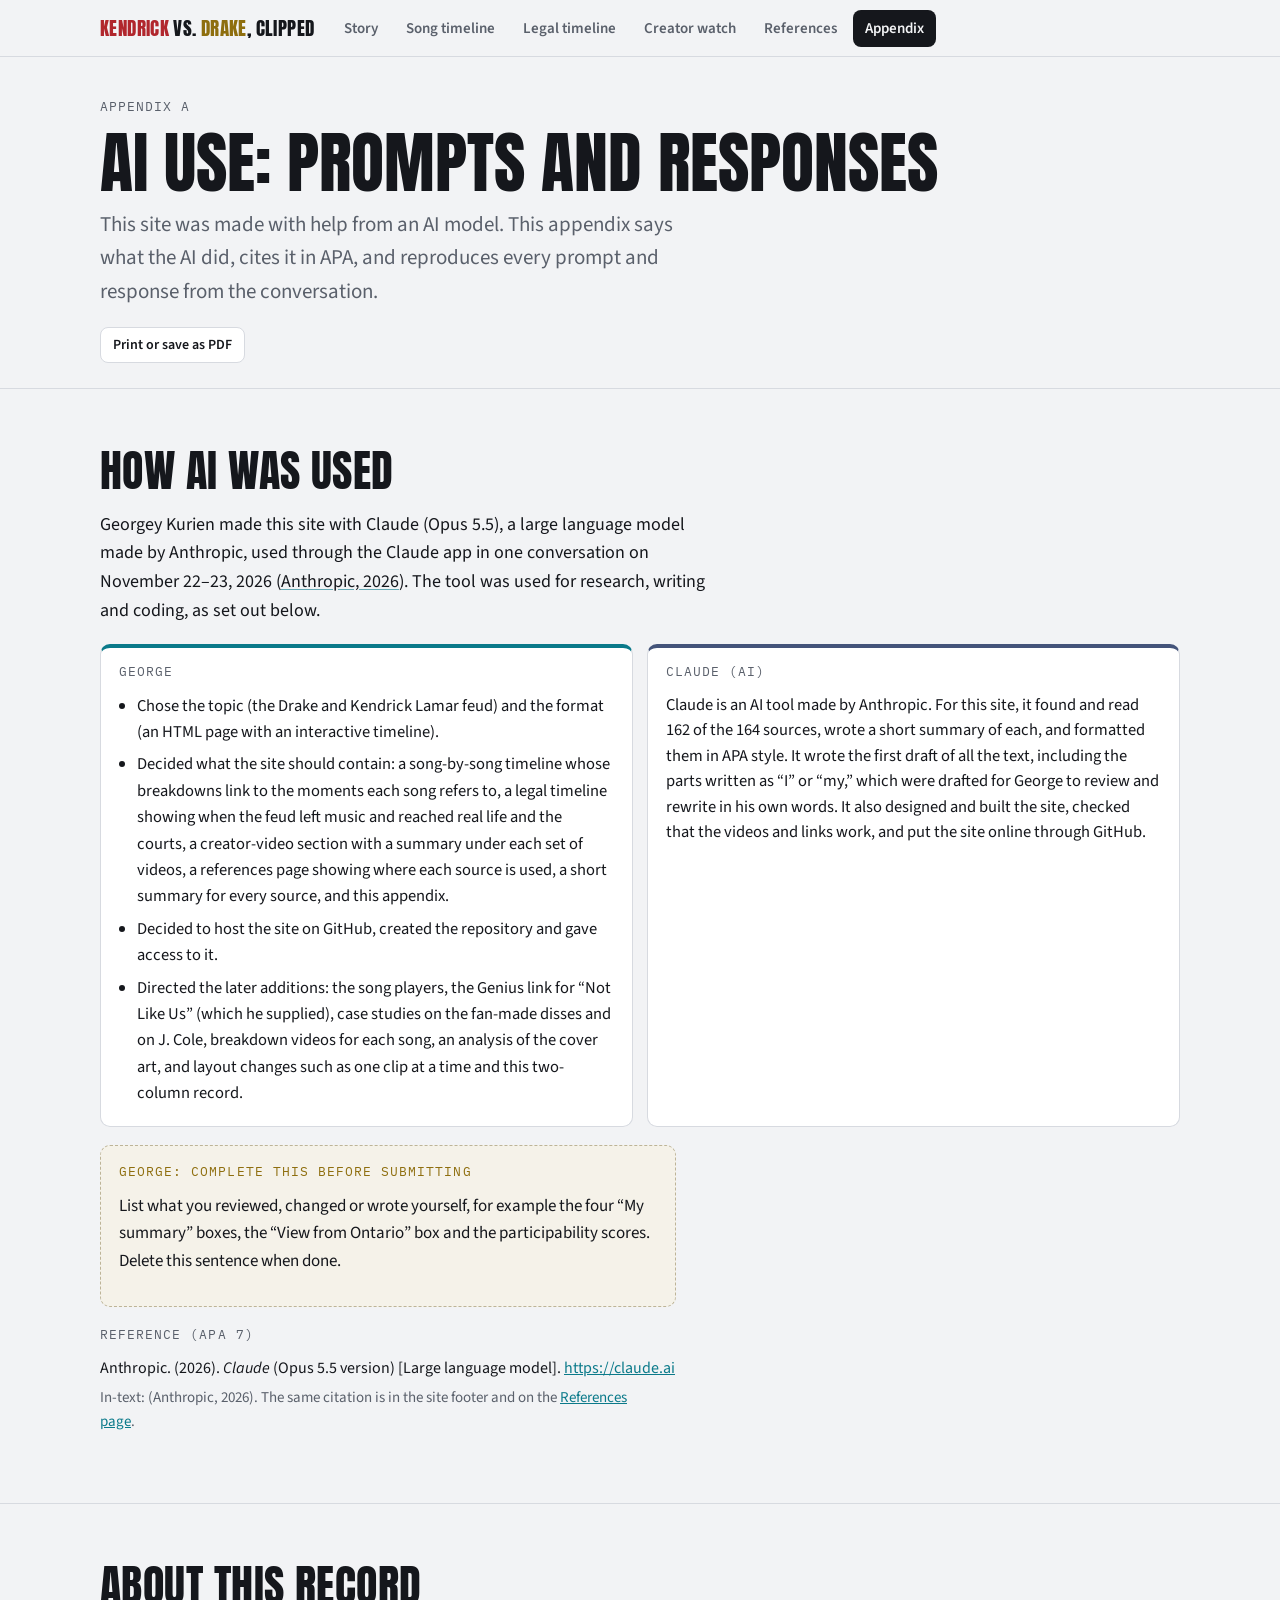
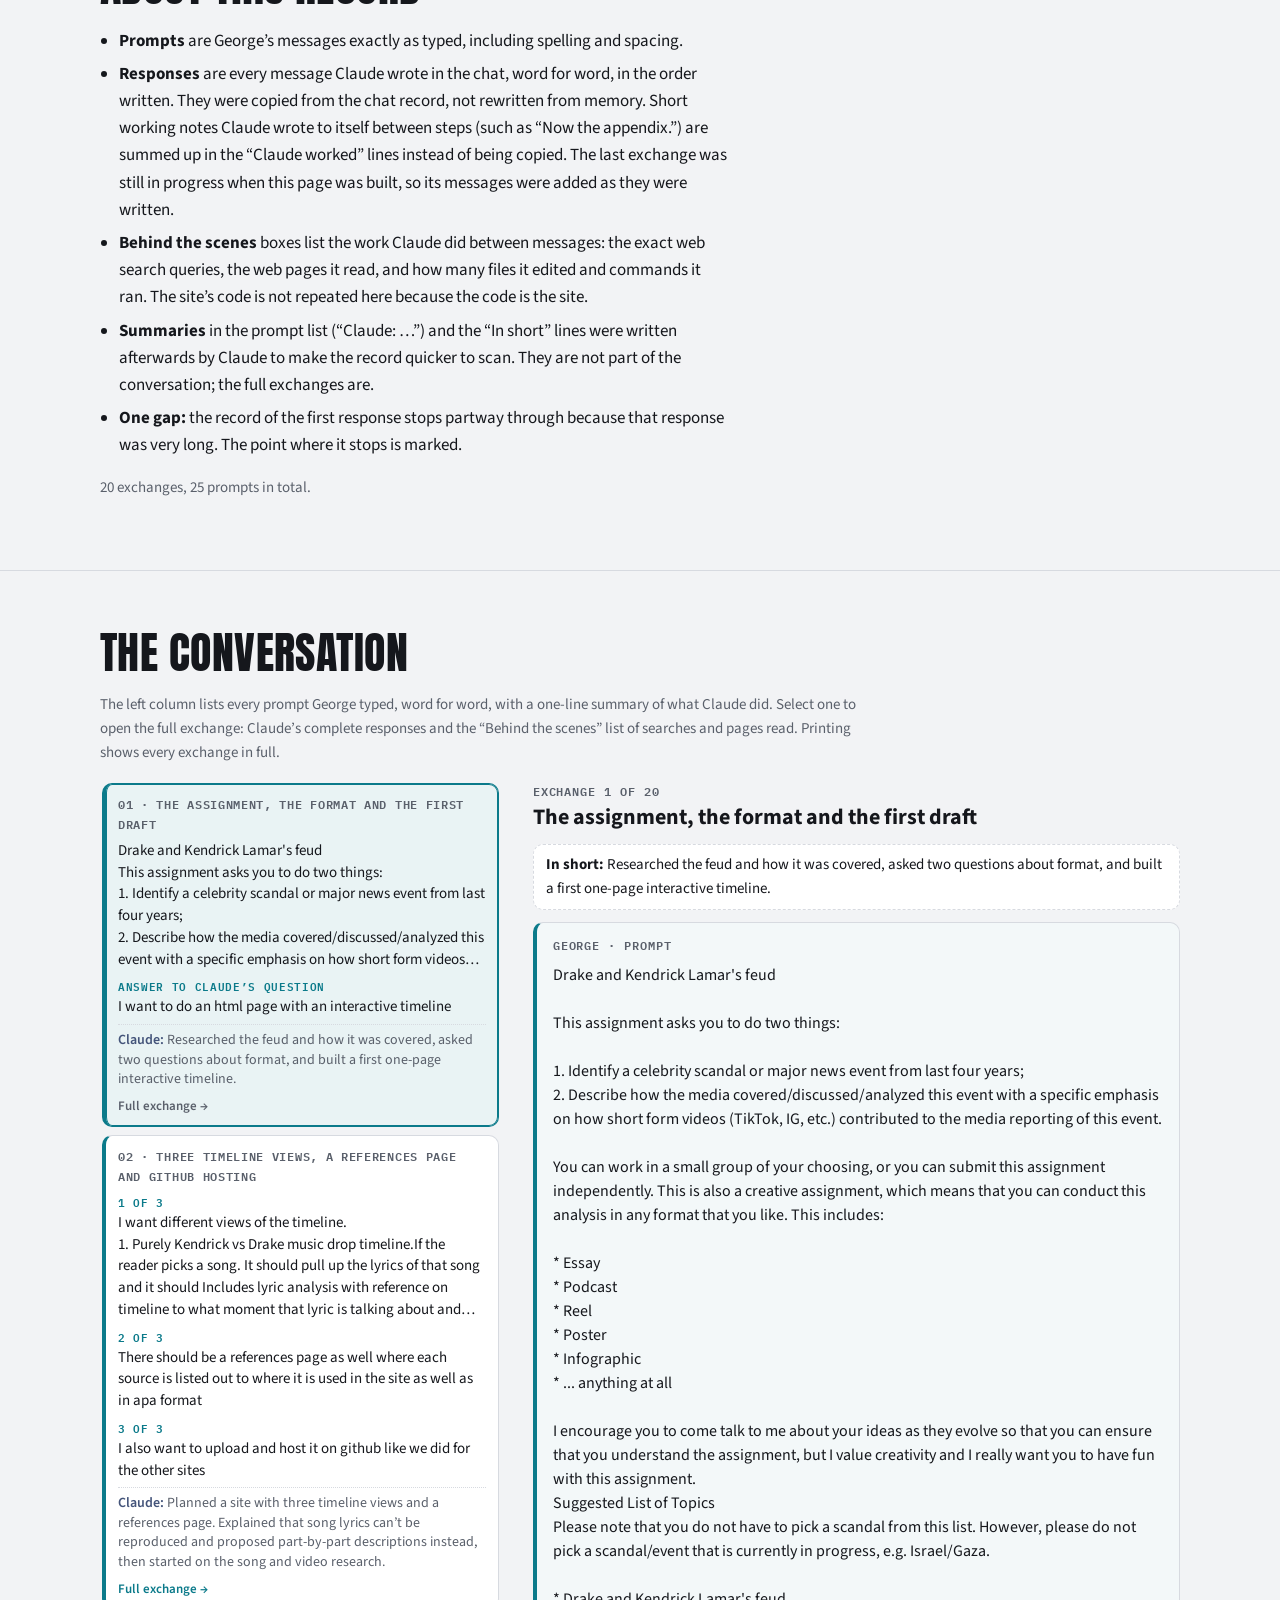
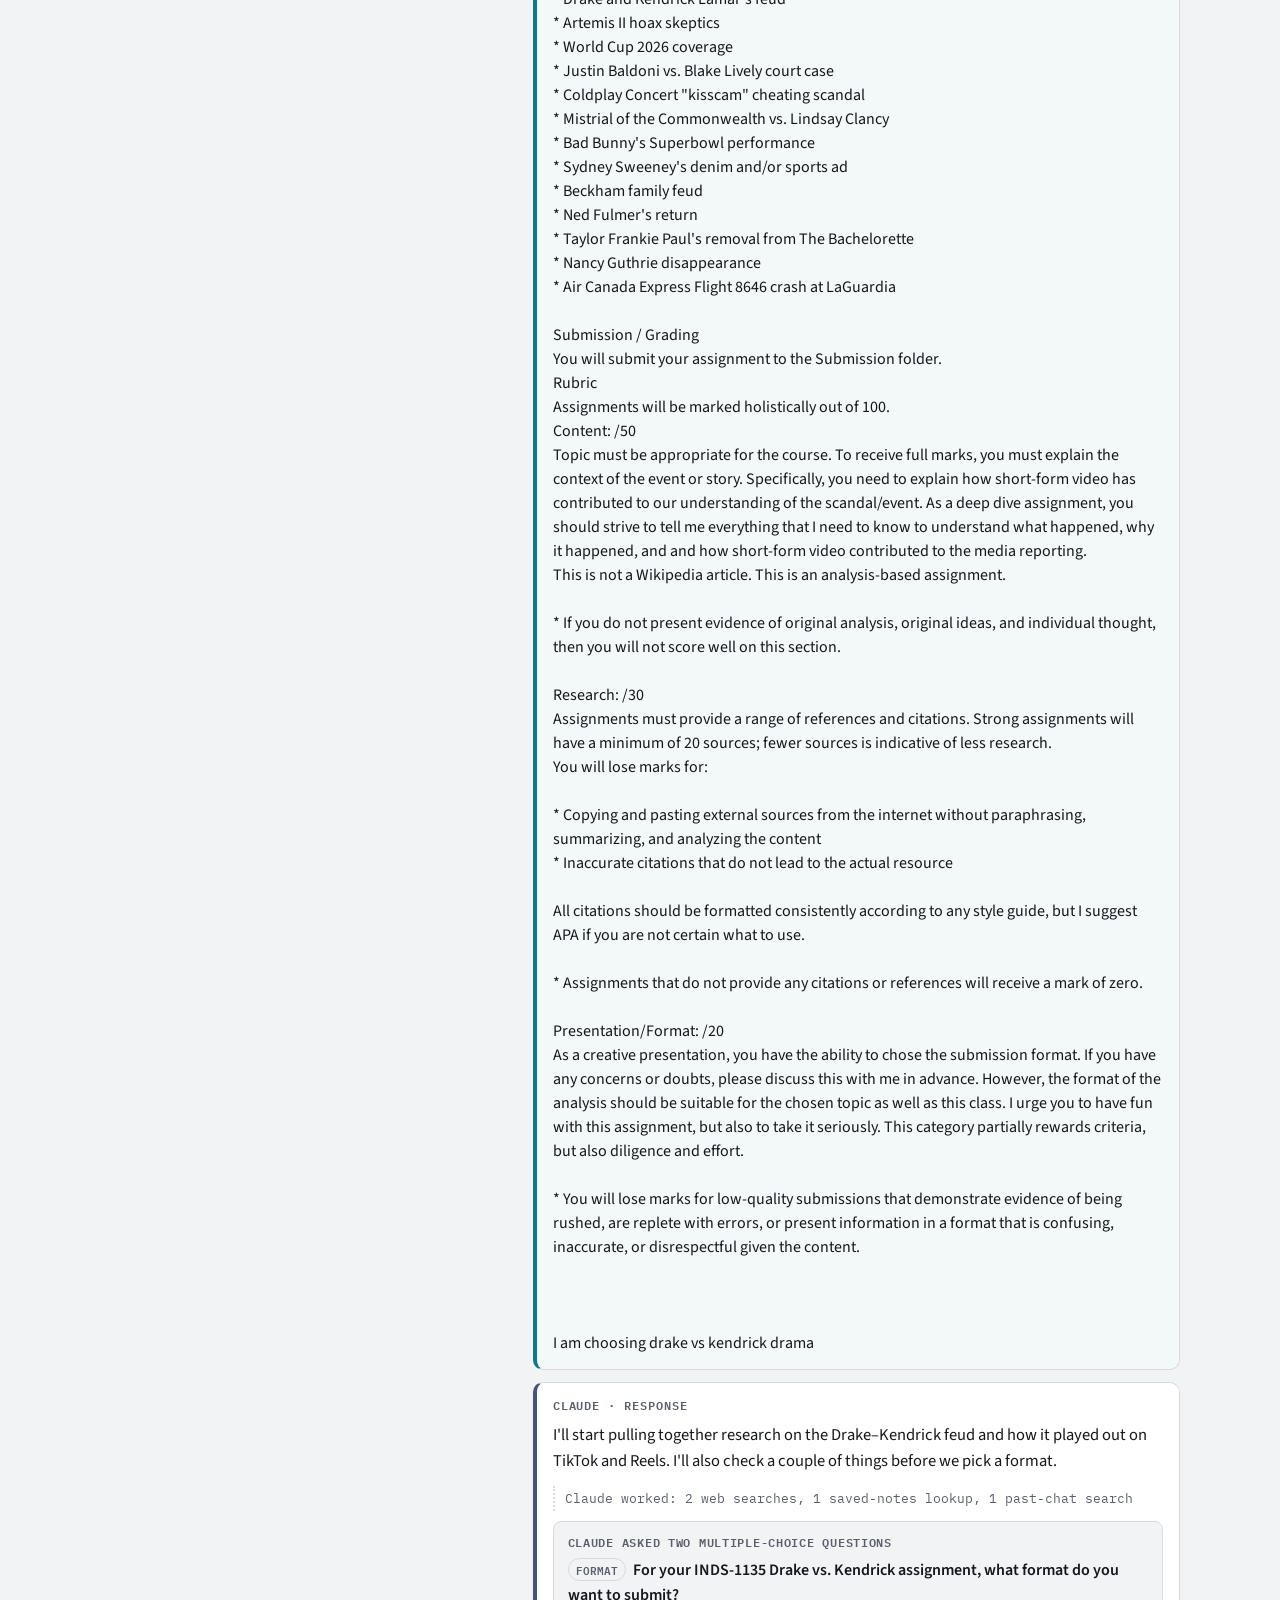
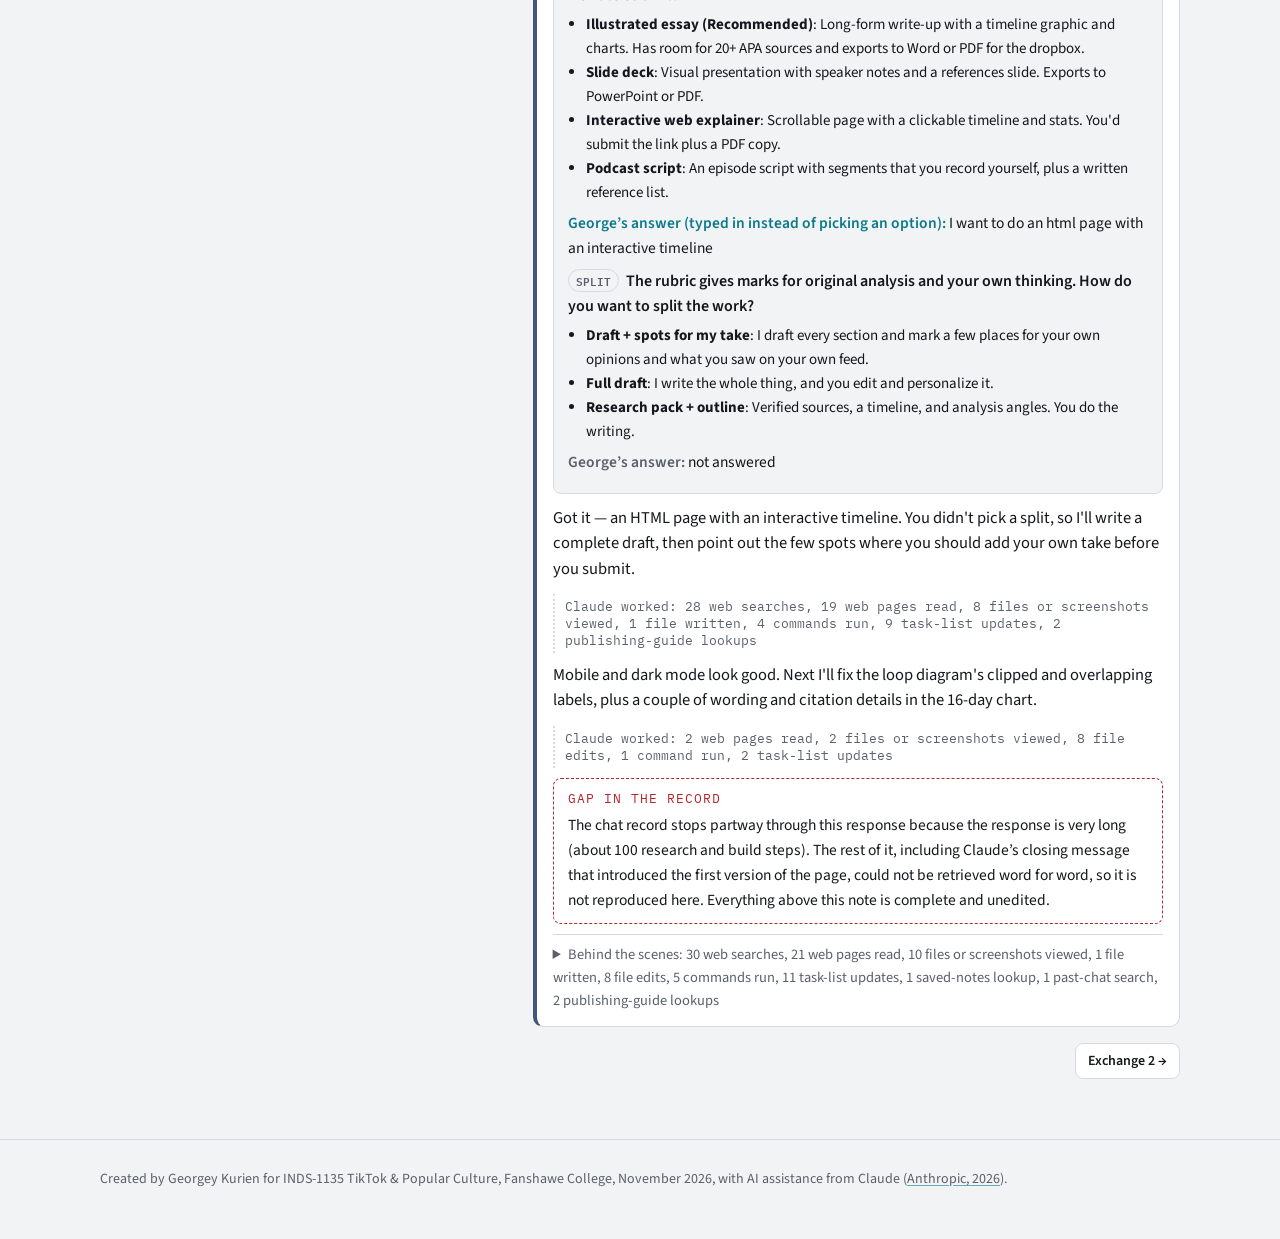
==== commit dd104ccb: "Appendix: record exchange 20 (personal-input questionnaire) Co-Authored-By: Claude Opus 5.5 <noreply" ====
--- a/appendix.html
+++ b/appendix.html
@@ -7,7 +7,7 @@
 <link rel="preconnect" href="https://fonts.googleapis.com">
 <link rel="preconnect" href="https://fonts.gstatic.com" crossorigin>
 <link href="https://fonts.googleapis.com/css2?family=Anton&family=IBM+Plex+Mono:wght@400;600&family=Source+Sans+3:ital,wght@0,400;0,600;0,700;1,400&display=swap" rel="stylesheet">
-<link rel="stylesheet" href="assets/site.css?v=20261123j">
+<link rel="stylesheet" href="assets/site.css?v=20261123k">
 </head>
 <body class="appendix">
 <!-- generated by tools/build_appendix.py from the chat record; edit the script, not this file -->
@@ -77,7 +77,7 @@
       <li><b>Summaries</b> in the prompt list (“Claude: …”) and the “In short” lines were written afterwards by Claude to make the record quicker to scan. They are not part of the conversation; the full exchanges are.</li>
       <li><b>One gap:</b> the record of the first response stops partway through because that response was very long. The point where it stops is marked.</li>
     </ul>
-    <p class="method">19 exchanges, 24 prompts in total.</p>
+    <p class="method">20 exchanges, 25 prompts in total.</p>
   </div></div>
 </section>
 
@@ -110,9 +110,10 @@
 <li><button type="button" class="pbtn" aria-expanded="false" aria-controls="ex-16" data-ex="ex-16"><span class="pnum">16 · What Claude did, in one paragraph</span><span class="pq">Summarize what claude did down to one small paragraph. Something easily legible for an average reader.</span><span class="pdid"><b>Claude:</b> Condensed what Claude did into one short paragraph and put it in the “Claude (AI)” box at the top of this appendix.</span><span class="pmore" aria-hidden="true">Full exchange <span class="arr">→</span></span></button></li>
 <li><button type="button" class="pbtn" aria-expanded="false" aria-controls="ex-17" data-ex="ex-17"><span class="pnum">17 · Video previews and official cover art</span><span class="pq">in the creator watch section. I want to be able to see a preview of the other videos instead of a number list above to choose from. Also for the songs timeline, include the cover art of their albums and singles to showcase the art</span><span class="pdid"><b>Claude:</b> Replaced the numbered clip buttons with a row of video previews, and added each song’s official cover art through Spotify’s player, with sourced notes on the art (11 new sources).</span><span class="pmore" aria-hidden="true">Full exchange <span class="arr">→</span></span></button></li>
 <li><button type="button" class="pbtn" aria-expanded="false" aria-controls="ex-18" data-ex="ex-18"><span class="pnum">18 · Breakdown videos for each song</span><span class="pq">is it possible to reference a youtube video that is breaking down the references of each song?</span><span class="pdid"><b>Claude:</b> Found a breakdown video for each song on the commentators’ own channels, added it to the bottom of each song panel with a button that jumps to it, and cited each one (9 new sources).</span><span class="pmore" aria-hidden="true">Full exchange <span class="arr">→</span></span></button></li>
-<li><button type="button" class="pbtn" aria-expanded="false" aria-controls="ex-19" data-ex="ex-19"><span class="pnum">19 · Cover art, decoded</span><span class="pq">I know that the van on the cover of the family matters single is somehow related to kendrick and that crushing it means something. I want you to have an area where you analyze the covers. Because I know that one of kendricks covers is picture from drakes house with items implicating him</span><span class="pdid"><b>Claude:</b> Added a “Cover art, decoded” section analyzing every diss cover, corrected two details (the van is in the “Family Matters” video, and the origin of the “Meet the Grahams” items was never proven), and added 11 sources.</span><span class="pmore" aria-hidden="true">Full exchange <span class="arr">→</span></span></button></li></ol></nav>
+<li><button type="button" class="pbtn" aria-expanded="false" aria-controls="ex-19" data-ex="ex-19"><span class="pnum">19 · Cover art, decoded</span><span class="pq">I know that the van on the cover of the family matters single is somehow related to kendrick and that crushing it means something. I want you to have an area where you analyze the covers. Because I know that one of kendricks covers is picture from drakes house with items implicating him</span><span class="pdid"><b>Claude:</b> Added a “Cover art, decoded” section analyzing every diss cover, corrected two details (the van is in the “Family Matters” video, and the origin of the “Meet the Grahams” items was never proven), and added 11 sources.</span><span class="pmore" aria-hidden="true">Full exchange <span class="arr">→</span></span></button></li>
+<li><button type="button" class="pbtn" aria-expanded="false" aria-controls="ex-20" data-ex="ex-20"><span class="pnum">20 · Questions for George’s own input</span><span class="pq">Give me a word doc that asks questions where I can give my genuine input. I will upload it back and you can take my responses and I want you to create a new section where it says Georgey&#x27;s Personal Input. Anywhere where it says that it is my input. I want to swap it with what I write. Areas like the front page where it says &quot;my argument&quot;. Before you do so, I&#x27;d like you to list out what you have written in each spot.</span><span class="pdid"><b>Claude:</b> Listed the 22 places where the site speaks for George, with the drafted text of each, and made a Word questionnaire for him to fill in with his own answers.</span><span class="pmore" aria-hidden="true">Full exchange <span class="arr">→</span></span></button></li></ol></nav>
       <div class="detail"><article class="ex" id="ex-1" data-loc="Appendix: exchange 1" tabindex="-1">
-<h3><span class="exn">Exchange 1 of 19</span> The assignment, the format and the first draft</h3>
+<h3><span class="exn">Exchange 1 of 20</span> The assignment, the format and the first draft</h3>
 <div class="exsum noprint"><b>In short:</b> Researched the feud and how it was covered, asked two questions about format, and built a first one-page interactive timeline.</div>
 <div class="msg user"><p class="who">George · prompt</p><div class="pre">Drake and Kendrick Lamar&#x27;s feud
 
@@ -260,7 +261,7 @@
 <div class="exnav noprint"><span></span><button type="button" class="btn exgo" data-go="ex-2">Exchange 2 →</button></div>
 </article>
 <article class="ex" id="ex-2" data-loc="Appendix: exchange 2" tabindex="-1">
-<h3><span class="exn">Exchange 2 of 19</span> Three timeline views, a references page and GitHub hosting</h3>
+<h3><span class="exn">Exchange 2 of 20</span> Three timeline views, a references page and GitHub hosting</h3>
 <div class="exsum noprint"><b>In short:</b> Planned a site with three timeline views and a references page. Explained that song lyrics can’t be reproduced and proposed part-by-part descriptions instead, then started on the song and video research.</div>
 <p class="exnote">George sent these three messages one after another before Claude replied.</p><div class="msg user"><p class="who">George · prompt 1 of 3</p><div class="pre">I want different views of the timeline.
 
@@ -295,7 +296,7 @@
 <div class="exnav noprint"><button type="button" class="btn exgo" data-go="ex-1">← Exchange 1</button><button type="button" class="btn exgo" data-go="ex-3">Exchange 3 →</button></div>
 </article>
 <article class="ex" id="ex-3" data-loc="Appendix: exchange 3" tabindex="-1">
-<h3><span class="exn">Exchange 3 of 19</span> Does moving to GitHub limit the plan?</h3>
+<h3><span class="exn">Exchange 3 of 20</span> Does moving to GitHub limit the plan?</h3>
 <div class="exsum noprint"><b>In short:</b> Explained that GitHub hosting doesn’t shrink the plan and makes video embeds possible.</div>
 <div class="msg user"><p class="who">George · prompt</p><div class="pre">does switching to the github repo limit the scope you were planning?</div></div><div class="msg ai"><p class="who">Claude · response</p><div class="md"><p>No, moving to GitHub doesn't shrink the plan. It actually makes parts of it possible:</p>
 <ul>
@@ -314,7 +315,7 @@
 <div class="exnav noprint"><button type="button" class="btn exgo" data-go="ex-2">← Exchange 2</button><button type="button" class="btn exgo" data-go="ex-4">Exchange 4 →</button></div>
 </article>
 <article class="ex" id="ex-4" data-loc="Appendix: exchange 4" tabindex="-1">
-<h3><span class="exn">Exchange 4 of 19</span> Keep building; TikToks to come</h3>
+<h3><span class="exn">Exchange 4 of 20</span> Keep building; TikToks to come</h3>
 <div class="exsum noprint"><b>In short:</b> Built the full site, checked who posted each video, and asked George to give it access to his GitHub repository.</div>
 <div class="msg user"><p class="who">George · prompt</p><div class="pre">keep working but I may ask you to add more videos from my library as well. I think I have a couple videos from tiktok I want you to add</div></div><div class="msg ai"><p class="who">Claude · response</p><div class="md"><p>Sounds good. I'll keep going and build the Creator watch section so your TikToks can drop into any phase easily. When you're ready, send the TikTok links, or the files if they're saved on your phone or PC, and tell me which part of the beef each one belongs to.</p></div>
 <p class="steps">Claude worked: 10 web searches, 4 web pages read, 14 pages opened in a browser, 2 commands run</p>
@@ -386,7 +387,7 @@
 <div class="exnav noprint"><button type="button" class="btn exgo" data-go="ex-3">← Exchange 3</button><button type="button" class="btn exgo" data-go="ex-5">Exchange 5 →</button></div>
 </article>
 <article class="ex" id="ex-5" data-loc="Appendix: exchange 5" tabindex="-1">
-<h3><span class="exn">Exchange 5 of 19</span> GitHub access granted</h3>
+<h3><span class="exn">Exchange 5 of 20</span> GitHub access granted</h3>
 <div class="exsum noprint"><b>In short:</b> Uploaded the site to GitHub and gave the steps to switch on GitHub Pages.</div>
 <div class="msg user"><p class="who">George · prompt</p><div class="pre">its done</div></div><div class="msg ai"><p class="who">Claude · response</p><p class="steps">Claude worked: 2 commands run, 1 task-list update</p>
 <div class="md"><p>The site is now uploaded to KendrickVsDrake. The last step is yours, because I can't change repo settings from here:</p>
@@ -401,7 +402,7 @@
 <div class="exnav noprint"><button type="button" class="btn exgo" data-go="ex-4">← Exchange 4</button><button type="button" class="btn exgo" data-go="ex-6">Exchange 6 →</button></div>
 </article>
 <article class="ex" id="ex-6" data-loc="Appendix: exchange 6" tabindex="-1">
-<h3><span class="exn">Exchange 6 of 19</span> Reference summaries and this appendix</h3>
+<h3><span class="exn">Exchange 6 of 20</span> Reference summaries and this appendix</h3>
 <div class="exsum noprint"><b>In short:</b> Wrote a short summary for each of the 84 sources, built this appendix with an AI-use statement and APA citation, and fixed the site footer.</div>
 <div class="msg user"><p class="who">George · prompt</p><div class="pre">For each of the references we used we need to create a short summary.</div></div><div class="msg ai"><p class="who">Claude · response (start)</p><div class="md"><p>I'll write a short summary for each of the 84 sources and add them under each entry on the References page, so it works as an annotated bibliography.</p></div>
 <p class="steps">Claude worked: 1 file edit</p></div><p class="exnote">While Claude was working, George sent a second message:</p><div class="msg user"><p class="who">George · prompt (sent mid-response)</p><div class="pre">Also there needs to be an appendix. The teacher noted within the Submission / Grading section. &quot;You will submit your assignment to the Submission folder. AI use is permitted only if properly cited and attributed, including full prompt question and response (attach as Appendix). You will receive an automatic grade of zero if you do not cite your sources.&quot;</div></div><div class="msg ai"><p class="who">Claude · response</p><div class="md"><p>I'll finish the summaries, then add an <strong>Appendix</strong> page to the site with the complete conversation. To make sure the transcript is word-for-word, I'll pull it from the chat record instead of rewriting it from memory.</p></div>
@@ -424,7 +425,7 @@
 <div class="exnav noprint"><button type="button" class="btn exgo" data-go="ex-5">← Exchange 5</button><button type="button" class="btn exgo" data-go="ex-7">Exchange 7 →</button></div>
 </article>
 <article class="ex" id="ex-7" data-loc="Appendix: exchange 7" tabindex="-1">
-<h3><span class="exn">Exchange 7 of 19</span> Where George can add his own thinking</h3>
+<h3><span class="exn">Exchange 7 of 20</span> Where George can add his own thinking</h3>
 <div class="exsum noprint"><b>In short:</b> Listed the seven places on the site that give an opinion, all drafted in George’s voice for him to rewrite.</div>
 <div class="msg user"><p class="who">George · prompt</p><div class="pre">I would like to write my personal thoughts for the impacts of short form content. The space on the front page where it says my argument. Where else can I give my input?</div></div><div class="msg ai"><p class="who">Claude · response</p><p class="steps">Claude worked: 4 commands run</p>
 <div class="md"><p>Besides <strong>My argument</strong> at the top of the Story page, there are seven other places where the site gives an opinion. Right now I drafted all of them in your voice. They're ranked by how much they count toward the rubric's "original analysis and individual thought" marks:</p>
@@ -444,7 +445,7 @@
 <div class="exnav noprint"><button type="button" class="btn exgo" data-go="ex-6">← Exchange 6</button><button type="button" class="btn exgo" data-go="ex-8">Exchange 8 →</button></div>
 </article>
 <article class="ex" id="ex-8" data-loc="Appendix: exchange 8" tabindex="-1">
-<h3><span class="exn">Exchange 8 of 19</span> Song players, clickable phrases and the new title</h3>
+<h3><span class="exn">Exchange 8 of 20</span> Song players, clickable phrases and the new title</h3>
 <div class="exsum noprint"><b>In short:</b> Declined to post the lyrics (copyright). Added official players for 8 songs, 28 clickable phrases that jump to the timelines, support for “hear this line” buttons, and the new title.</div>
 <div class="msg user"><p class="who">George · prompt</p><div class="pre">For each song. I wanted the actual lyrics listed out and a way to play each song. Then within the lyrics, I want hyperlinks on important phrases or words that point to the overall timeline that it references.</div></div><div class="msg ai"><p class="who">Claude · response (start)</p><div class="md"><p>I still can't put the full lyrics on the site. They're copyrighted, and adding links to them doesn't change that. Here's what I can build that gets close:</p>
 <ul>
@@ -503,7 +504,7 @@
 <div class="exnav noprint"><button type="button" class="btn exgo" data-go="ex-7">← Exchange 7</button><button type="button" class="btn exgo" data-go="ex-9">Exchange 9 →</button></div>
 </article>
 <article class="ex" id="ex-9" data-loc="Appendix: exchange 9" tabindex="-1">
-<h3><span class="exn">Exchange 9 of 19</span> Lyric excerpts</h3>
+<h3><span class="exn">Exchange 9 of 20</span> Lyric excerpts</h3>
 <div class="exsum noprint"><b>In short:</b> Declined lyric excerpts as well, and offered “hear this line” buttons and Genius links instead.</div>
 <div class="msg user"><p class="who">George · prompt</p><div class="pre">How about key excerpts of the lyrics from each song?</div></div><div class="msg ai"><p class="who">Claude · response</p><div class="md"><p>I can't add lyric excerpts either, even short key lines. Song lyrics are protected in part as well as in full, so I stick to describing them in my own words. That also fits your rubric, which takes marks off for copied material that isn't paraphrased.</p>
 <p>The closest I can get is letting readers hear the key lines instead of reading them. If you tell me when each important line starts in a song (for example, "Euphoria, 1:52"), I'll add a "▶ Hear this line" button next to the part of the breakdown that explains it. Clicking it starts the official player at that exact moment, so the reader hears the line in the artist's own voice right beside your analysis. Picking out those moments yourself also shows your own work with the songs, and the appendix will record it.</p>
@@ -511,7 +512,7 @@
 <div class="exnav noprint"><button type="button" class="btn exgo" data-go="ex-8">← Exchange 8</button><button type="button" class="btn exgo" data-go="ex-10">Exchange 10 →</button></div>
 </article>
 <article class="ex" id="ex-10" data-loc="Appendix: exchange 10" tabindex="-1">
-<h3><span class="exn">Exchange 10 of 19</span> Screenshots of Genius pages</h3>
+<h3><span class="exn">Exchange 10 of 20</span> Screenshots of Genius pages</h3>
 <div class="exsum noprint"><b>In short:</b> Declined screenshots of Genius pages. The search tool refused Genius searches, so Claude asked George for the links.</div>
 <div class="msg user"><p class="who">George · prompt</p><div class="pre">could you use a screenshot of the genius page and add them as a reference?</div></div><div class="msg ai"><p class="who">Claude · response</p><p class="steps">Claude worked: 5 web searches, 2 commands run</p>
 <div class="md"><p>I can't do that one either. A screenshot of a Genius page would still put the lyrics on your site, just as an image instead of text, so it has the same copyright problem.</p>
@@ -530,7 +531,7 @@
 <div class="exnav noprint"><button type="button" class="btn exgo" data-go="ex-9">← Exchange 9</button><button type="button" class="btn exgo" data-go="ex-11">Exchange 11 →</button></div>
 </article>
 <article class="ex" id="ex-11" data-loc="Appendix: exchange 11" tabindex="-1">
-<h3><span class="exn">Exchange 11 of 19</span> Providing the Genius links</h3>
+<h3><span class="exn">Exchange 11 of 20</span> Providing the Genius links</h3>
 <div class="exsum noprint"><b>In short:</b> Confirmed that Genius links George sends can be added as references (links only, no lyrics or screenshots).</div>
 <div class="msg user"><p class="who">George · prompt</p><div class="pre">what if I provide the link?</div></div><div class="msg ai"><p class="who">Claude · response</p><div class="md"><p>Yes, send them and I'll add them as references. Each song's Genius page will get its own APA entry and short summary on the References page, and that song's "Read the lyrics on Genius" button will go straight to the page instead of a search. Readers will be one click away from the full lyrics and annotations.</p>
 <p>Having the link doesn't change the screenshot part, though. I still won't copy the lyrics onto the site, as text or as an image.</p>
@@ -539,7 +540,7 @@
 <div class="exnav noprint"><button type="button" class="btn exgo" data-go="ex-10">← Exchange 10</button><button type="button" class="btn exgo" data-go="ex-12">Exchange 12 →</button></div>
 </article>
 <article class="ex" id="ex-12" data-loc="Appendix: exchange 12" tabindex="-1">
-<h3><span class="exn">Exchange 12 of 19</span> Genius link for “Not Like Us”</h3>
+<h3><span class="exn">Exchange 12 of 20</span> Genius link for “Not Like Us”</h3>
 <div class="exsum noprint"><b>In short:</b> Added the Genius page for “Not Like Us” as a reference and pointed the song’s button to it.</div>
 <div class="msg user"><p class="who">George · prompt</p><div class="pre">https://genius.com/Kendrick-lamar-not-like-us-lyrics</div></div><div class="msg ai"><p class="who">Claude · response</p><p class="steps">Claude worked: 1 file edit, 2 commands run</p>
 <div class="md"><p>Added. "Not Like Us" now has its Genius page on the References page, as an APA entry with a short summary:</p>
@@ -552,7 +553,7 @@
 <div class="exnav noprint"><button type="button" class="btn exgo" data-go="ex-11">← Exchange 11</button><button type="button" class="btn exgo" data-go="ex-13">Exchange 13 →</button></div>
 </article>
 <article class="ex" id="ex-13" data-loc="Appendix: exchange 13" tabindex="-1">
-<h3><span class="exn">Exchange 13 of 19</span> The fan-made disses over Metro Boomin’s beat</h3>
+<h3><span class="exn">Exchange 13 of 20</span> The fan-made disses over Metro Boomin’s beat</h3>
 <div class="exsum noprint"><b>In short:</b> Researched the wave of fan-made disses over Metro Boomin’s “BBL Drizzy” beat and added a Story case study and a Creator watch set (19 new sources).</div>
 <div class="msg user"><p class="who">George · prompt</p><div class="pre">You are skipping over how thousands of people made their own disses against drake using metro&#x27;s beats</div></div><div class="msg ai"><p class="who">Claude · response</p><div class="md"><p>You're right. The site mentions "BBL Drizzy" in a few one-liners, but it never treats the fan-made disses as a story of their own, even though it's probably the clearest example of short-form video turning the audience into participants. I'll research the open-verse contest (what Metro offered, how many people joined, which kinds of entries spread, and how the press covered it) and add:</p>
 <ul>
@@ -602,7 +603,7 @@
 <div class="exnav noprint"><button type="button" class="btn exgo" data-go="ex-12">← Exchange 12</button><button type="button" class="btn exgo" data-go="ex-14">Exchange 14 →</button></div>
 </article>
 <article class="ex" id="ex-14" data-loc="Appendix: exchange 14" tabindex="-1">
-<h3><span class="exn">Exchange 14 of 19</span> J. Cole’s exit and how people saw it</h3>
+<h3><span class="exn">Exchange 14 of 20</span> J. Cole’s exit and how people saw it</h3>
 <div class="exsum noprint"><b>In short:</b> Researched J. Cole’s exit. Found no record that Kendrick told him to step out, so added a fact-check box, a Story case study and a Creator watch set (20 new sources).</div>
 <div class="msg user"><p class="who">George · prompt</p><div class="pre">I also want to show J cole&#x27;s involvement, how he stepped out after Kendrick told him to. Also, I want to show people&#x27;s perception of how he escaped and lived happily</div></div><div class="msg ai"><p class="who">Claude · response</p><div class="md"><p>On it. I'll add a J. Cole section to the Story page: how he got pulled in ("First Person Shooter," then Kendrick's reply on "Like That"), his diss "7 Minute Drill," the on-stage apology two days later, and what he said about it afterwards. It'll also cover how people saw his exit, from the "he escaped and is living his best life" memes to the critics who thought he folded. I'll add matching videos to Creator watch if I can confirm who posted them.</p>
 <p>One thing I'll check while researching is whether Kendrick actually told Cole to step out, or whether that's how fans read it. If it's the second, the site will say so, since that difference is the kind of thing your teacher will look for.</p></div><p class="steps">Claude worked: 3 task-list updates</p><div class="md"><p>Added, and it's live.</p>
@@ -641,7 +642,7 @@
 <div class="exnav noprint"><button type="button" class="btn exgo" data-go="ex-13">← Exchange 13</button><button type="button" class="btn exgo" data-go="ex-15">Exchange 15 →</button></div>
 </article>
 <article class="ex" id="ex-15" data-loc="Appendix: exchange 15" tabindex="-1">
-<h3><span class="exn">Exchange 15 of 19</span> One clip at a time, a pinned menu and this two-column appendix</h3>
+<h3><span class="exn">Exchange 15 of 20</span> One clip at a time, a pinned menu and this two-column appendix</h3>
 <div class="exsum noprint"><b>In short:</b> Made Creator watch show one clip at a time, pinned the section menu to the top of the page, and rebuilt this appendix as a prompt list that opens into the full record.</div>
 <div class="msg user"><p class="who">George · prompt</p><div class="pre">For the clips section, I want the video to be seen one at a time. Also, the front page is too long and difficult to navigate. I need you to allow the navigation row to scroll along with the user so that they can jump to different sections as they need to. Also, the appendix is too long and difficult to go through. Have one section on the left that is just my prompts, and a condensed version of what claude did. This way, it is easier to go through. Then, if more detail is required it can be opened up.</div></div><div class="msg ai"><p class="who">Claude · response</p><div class="md"><p>On it: I'm making the Creator watch clips play one at a time, keeping the Story section menu pinned at the top while you scroll, and turning the appendix into a two-column view. Your prompts and a short summary will sit on the left, with the full detail opening on the right.</p></div><p class="steps">Claude worked: set up a 4-item task list and ticked items off as they finished</p><div class="md"><p>Done, and it's live.</p>
 <p><strong>Creator watch, one clip at a time.</strong> Each set now shows a single clip. You move through it with <strong>‹ Prev</strong> and <strong>Next ›</strong>, the numbered buttons, or the arrow keys, and a counter shows "Clip 2 of 5". Moving to another clip stops the one that was playing. Links from the References page open the right clip. Creator watch also has its own pinned menu with its six sets.</p>
@@ -663,7 +664,7 @@
 <div class="exnav noprint"><button type="button" class="btn exgo" data-go="ex-14">← Exchange 14</button><button type="button" class="btn exgo" data-go="ex-16">Exchange 16 →</button></div>
 </article>
 <article class="ex" id="ex-16" data-loc="Appendix: exchange 16" tabindex="-1">
-<h3><span class="exn">Exchange 16 of 19</span> What Claude did, in one paragraph</h3>
+<h3><span class="exn">Exchange 16 of 20</span> What Claude did, in one paragraph</h3>
 <div class="exsum noprint"><b>In short:</b> Condensed what Claude did into one short paragraph and put it in the “Claude (AI)” box at the top of this appendix.</div>
 <div class="msg user"><p class="who">George · prompt</p><div class="pre">Summarize what claude did down to one small paragraph. Something easily legible for an average reader.</div></div><div class="msg ai"><p class="who">Claude · response</p><div class="md"><p>I'll write the paragraph, put it in the appendix's "Claude (AI)" box, and log this exchange in the appendix.</p></div>
 <p class="steps">Claude worked: 1 file or screenshot viewed, 3 commands run</p>
@@ -677,7 +678,7 @@
 <div class="exnav noprint"><button type="button" class="btn exgo" data-go="ex-15">← Exchange 15</button><button type="button" class="btn exgo" data-go="ex-17">Exchange 17 →</button></div>
 </article>
 <article class="ex" id="ex-17" data-loc="Appendix: exchange 17" tabindex="-1">
-<h3><span class="exn">Exchange 17 of 19</span> Video previews and official cover art</h3>
+<h3><span class="exn">Exchange 17 of 20</span> Video previews and official cover art</h3>
 <div class="exsum noprint"><b>In short:</b> Replaced the numbered clip buttons with a row of video previews, and added each song’s official cover art through Spotify’s player, with sourced notes on the art (11 new sources).</div>
 <div class="msg user"><p class="who">George · prompt</p><div class="pre">in the creator watch section. I want to be able to see a preview of the other videos instead of a number list above to choose from. Also for the songs timeline, include the cover art of their albums and singles to showcase the art</div></div><div class="msg ai"><p class="who">Claude · response</p><div class="md"><p>I'll add clickable video previews to Creator watch and put each song's official cover art in the Song timeline. First I'll look at how the song panel is built.</p></div><p class="steps">Claude worked: set up a 3-item task list and ticked items off as they finished</p><div class="md"><p>Done, and it's live.</p>
 <p><strong>Creator watch previews.</strong> The numbered buttons are gone. Each set now starts with a row of preview cards, one per clip, showing a thumbnail, the clip type and its title. The one playing is outlined and marked "Showing". Click any card to switch to it. <strong>‹ Prev</strong> and <strong>Next ›</strong> now sit under the clip. Each platform's preview works a little differently:</p>
@@ -735,7 +736,7 @@
 <div class="exnav noprint"><button type="button" class="btn exgo" data-go="ex-16">← Exchange 16</button><button type="button" class="btn exgo" data-go="ex-18">Exchange 18 →</button></div>
 </article>
 <article class="ex" id="ex-18" data-loc="Appendix: exchange 18" tabindex="-1">
-<h3><span class="exn">Exchange 18 of 19</span> Breakdown videos for each song</h3>
+<h3><span class="exn">Exchange 18 of 20</span> Breakdown videos for each song</h3>
 <div class="exsum noprint"><b>In short:</b> Found a breakdown video for each song on the commentators’ own channels, added it to the bottom of each song panel with a button that jumps to it, and cited each one (9 new sources).</div>
 <div class="msg user"><p class="who">George · prompt</p><div class="pre">is it possible to reference a youtube video that is breaking down the references of each song?</div></div><div class="msg ai"><p class="who">Claude · response</p><div class="md"><p>Yes. A breakdown video works like any other source: it gets an APA reference and a summary, and it can play right in the song panel next to the part-by-part breakdown. I'll look for one per song now, using only uploads from the creator's own channel (no re-uploads), and add them with citations.</p></div><p class="steps">Claude worked: set up a 3-item task list and ticked items off as they finished</p><div class="md"><p>Done, and it's live.</p>
 <p>Each song on the Song timeline now ends with a <strong>Breakdown video</strong>: a YouTube explainer that walks through the song's references and plays right in the panel. A <strong>Watch a breakdown video ↓</strong> button next to the Genius link jumps straight to it. Each video has an APA reference and summary like any other source, and a line under it says it's a commentator's reading, not an official explanation.</p>
@@ -786,7 +787,7 @@
 <div class="exnav noprint"><button type="button" class="btn exgo" data-go="ex-17">← Exchange 17</button><button type="button" class="btn exgo" data-go="ex-19">Exchange 19 →</button></div>
 </article>
 <article class="ex" id="ex-19" data-loc="Appendix: exchange 19" tabindex="-1">
-<h3><span class="exn">Exchange 19 of 19</span> Cover art, decoded</h3>
+<h3><span class="exn">Exchange 19 of 20</span> Cover art, decoded</h3>
 <div class="exsum noprint"><b>In short:</b> Added a “Cover art, decoded” section analyzing every diss cover, corrected two details (the van is in the “Family Matters” video, and the origin of the “Meet the Grahams” items was never proven), and added 11 sources.</div>
 <div class="msg user"><p class="who">George · prompt</p><div class="pre">I know that the van on the cover of the family matters single is somehow related to kendrick and that crushing it means something. I want you to have an area where you analyze the covers. Because I know that one of kendricks covers is picture from drakes house with items implicating him</div></div><div class="msg ai"><p class="who">Claude · response</p><div class="md"><p>On it. I'll add a section that goes through every cover in the feud: what each one shows, what it's aimed at, and how fans and the press read it, all with sources. One quick correction first. The cover with items supposedly taken from Drake's house is the original <strong>"Meet the Grahams"</strong> cover: a pile of things like pill bottles and an Ozempic box. <strong>"Not Like Us"</strong> is the one with an aerial photo of his house. Both are Kendrick's, and both will be in the section. I'm looking up the van on the "Family Matters" cover now.</p></div><p class="steps">Claude worked: set up a 3-item task list and ticked items off as they finished</p><div class="md"><p>Done, and it's live. The Song timeline now has a <strong>Cover art, decoded</strong> section under the songs. There's one card per diss cover, in release order, covering what the cover shows, what it was aimed at, what happened next, and a short-form angle. Each song panel links to its card with <strong>Read the cover analysis ↓</strong>.</p>
 <p>Two corrections to what you remembered:</p>
@@ -837,14 +838,62 @@
 </ol>
 <p class="tnote">File reads, edits and commands built and tested the site’s code. That code is the site itself and is not repeated here; it is in the GitHub repository.</p>
 </details></div>
-<div class="exnav noprint"><button type="button" class="btn exgo" data-go="ex-18">← Exchange 18</button><span></span></div>
+<div class="exnav noprint"><button type="button" class="btn exgo" data-go="ex-18">← Exchange 18</button><button type="button" class="btn exgo" data-go="ex-20">Exchange 20 →</button></div>
+</article>
+<article class="ex" id="ex-20" data-loc="Appendix: exchange 20" tabindex="-1">
+<h3><span class="exn">Exchange 20 of 20</span> Questions for George’s own input</h3>
+<div class="exsum noprint"><b>In short:</b> Listed the 22 places where the site speaks for George, with the drafted text of each, and made a Word questionnaire for him to fill in with his own answers.</div>
+<div class="msg user"><p class="who">George · prompt</p><div class="pre">Give me a word doc that asks questions where I can give my genuine input. I will upload it back and you can take my responses and I want you to create a new section where it says Georgey&#x27;s Personal Input. Anywhere where it says that it is my input. I want to swap it with what I write. Areas like the front page where it says &quot;my argument&quot;. Before you do so, I&#x27;d like you to list out what you have written in each spot.</div></div><div class="msg ai"><p class="who">Claude · response</p><div class="md"><p>Here's everything on the site that's presented as your input. Claude drafted all of it, in your voice. Citations are left out to keep it short.</p>
+<p><strong>Story page</strong></p>
+<ol>
+<li><strong>My argument</strong> (top of the page): <em>"In older rap feuds, the media reported on the fight after it happened. In 2024, short-form video closed that gap. Clips were where the songs were released, explained, judged and, in the end, used as evidence in court. I argue that short-form video did more than cover the Drake–Kendrick Lamar feud. It helped decide it, because these platforms reward moments that people can join in on (a chant, a dance, a meme) more than arguments about what is true. The same mechanism let an unproven accusation travel further than any newsroom could check it."</em></li>
+<li><strong>My idea: Participability</strong> (Analysis): <em>"How easy it is for an ordinary person to join in with a 15-second piece of a song. I use it in Job 3 to explain why one song won the feed."</em></li>
+<li><strong>What it means: Job 01, the release channel</strong>: <em>"When a song's first home is a feed, the event and the coverage arrive at the same moment. There was no gap for a journalist to explain a track before audiences reacted. For most people, the first 'report' on each song was someone else's reaction to it. Traditional outlets still mattered, but they were covering a story that clips had already framed."</em></li>
+<li><strong>What it means: Job 02, the newsroom</strong>: <em>"Reaction creators did a newsroom's job: break the story, explain it and add background. Their incentives were different, though. A reporter is rewarded for being accurate. A reaction creator is rewarded for being first, funny and visibly emotional. Viewers trusted the reaction, not the sourcing. That worked well for explaining wordplay and badly for weighing serious accusations."</em></li>
+<li><strong>What it means: Job 03, participability</strong>: <em>"On an imitation platform, the song people can copy spreads furthest. Drake's strongest songs needed context: you had to know the people and rumours he was referencing to feel the hit. 'Not Like Us' could be performed by a kid in a car. I scored each track on four traits to test the idea."</em></li>
+<li><strong>Participability scores</strong> (Job 03 chart, 1–5 on hook / beat / quotable / no-context): Not Like Us 5-5-5-4 · BBL Drizzy beat 4-5-4-4 · Euphoria 2-2-4-2 · Push Ups 2-2-4-2 · Family Matters 2-2-3-1 · Meet the Grahams 1-1-3-1 · Taylor Made 1-1-2-1 · The Heart Part 6 1-1-2-1.</li>
+<li><strong>What it means: Job 04, the evidence</strong>: <em>"Here the loop closes. Both sides used the internet as evidence. Drake pointed to its scale to argue harm and manipulation. The court treated the online chatter as unreliable, and treated the very public battle as the reason no reasonable listener would take a diss lyric as fact. The irony is that the same virality that spread the accusation also made its context famous. Drake's appeal argues the judge was wrong to read the song only inside the whole battle, and points to huge audiences like the Super Bowl. That is the context-collapse problem, now in front of an appeals court."</em></li>
+<li><strong>Open verse: What it means</strong>: <em>"This is participability at its most extreme. Kendrick's songs asked people to listen and pick a side. Metro's beat asked them to make something. Zulli and Zulli (2022) describe TikTok users as an imitation public that connects by copying shared sounds and templates, and here the template was literally a blank diss track. For about a week, the loudest voice against Drake wasn't Kendrick but thousands of strangers, and the news coverage was mostly lists of their videos."</em></li>
+<li><strong>Open verse: My take</strong>: <em>"Two things bother me about this moment. First, it was one-sided: the prize rewarded mocking Drake, so 'everyone can join' really meant everyone joining in against one person, which connects to the harassment described in The cost. Second, it ran on an AI-made song. That was funny until people started asking who owns a voice or a sound, the same question behind the Udio lawsuit."</em></li>
+<li><strong>J. Cole: What it means</strong>: <em>"Short-form video turned the person who left the feud into one of its biggest characters. Cole didn't have to do anything. The 'living his best life' format took every new accusation between Drake and Kendrick and turned it into a joke about Cole's peace. This is the jury from Job 03 working in real time: the same decision was re-scored every time the feud got worse."</em></li>
+<li><strong>J. Cole: My take</strong>: <em>"Cole's exit shows that the internet judges a choice by how the story ends, not by whether it was right when it was made. In April, apologizing looked like losing. By May, after the worst accusations came out, the same choice looked like the smartest move of the feud. Nothing about Cole's decision changed in between. What changed was what everyone else was watching. It also says something that so many people believe Kendrick told him to leave, even though that has never been confirmed. The story just feels better with a showdown in it."</em></li>
+<li><strong>My conclusion</strong> (end of Counterpoint): <em>"Short-form video decided the story the public told about the feud, institutions confirmed that story, and Drake's sales show that a feed's verdict and an audience's habits are different things."</em></li>
+<li><strong>Three lessons I take from this</strong> (Conclusion): <em>"Ask where you first saw the story. If it was a reaction clip, you got someone's feelings before you got the facts."</em> · <em>"Participation is not verification. Millions of people chanting a line doesn't make it true. A federal judge said the same thing about this song."</em> · <em>"The most participable version wins. Whatever is easiest to copy spreads furthest, whether or not it is accurate."</em></li>
+<li><strong>A view from Ontario</strong> (end of Conclusion): <em>"From here, this was also a local story: a Toronto star, a Toronto house on a cover image, a shooting covered by local news, and CBC writing explainers for people who never follow rap. Short-form video made a Compton–Toronto rivalry feel like something everyone in my feed had an opinion on, whether or not they had heard the songs."</em></li>
+</ol>
+<p><strong>Song timeline</strong></p>
+<ol start="15">
+<li><strong>Cover art: My take</strong>: <em>"Seen in order, the two rappers used their covers differently. Drake's were jokes and jabs: a shoe tag, a sitcom title, a screenshot of a comment. Kendrick's looked like evidence: a glove that turned out to be a clue, a table of someone's belongings, a photo of a real house marked with map pins. I think evidence beats jokes on a feed, because it gives people something to investigate instead of something to laugh at once. That same evidence-like quality is why the 'Not Like Us' cover ended up in a lawsuit."</em></li>
+</ol>
+<p><strong>Legal timeline</strong></p>
+<ol start="16">
+<li><strong>The exit point</strong>: <em>"I mark April 24, 2024 as the moment the feud left the music scene. That is when a lawyer for Tupac Shakur's estate told Drake to take down a song built on an AI copy of Tupac's voice. Until then, the only people deciding anything were artists and fans. After it, outside institutions (estates, police, labels, courts) kept getting pulled in."</em> It goes on with the shooting and the court phase.</li>
+</ol>
+<p><strong>Creator watch: six "My summary" boxes.</strong> Their "what stands out to me" lines are:</p>
+<ol start="17">
+<li><strong>Watching live</strong>: <em>"What stands out to me is that the reaction became the news. People wanted to know what was said, and also how Kai took it."</em></li>
+<li><strong>Memes &amp; skits</strong>: <em>"For me, this phase is where the feud stopped being about who was right and became something anyone could join."</em></li>
+<li><strong>Open verse</strong>: <em>"What stands out to me is that the joke kept going after the actual battle had ended. A template can outlive the event it came from."</em></li>
+<li><strong>J. Cole</strong>: <em>"What I notice is that Cole barely had to post anything for his story to keep going. Other people's clips did that for him."</em></li>
+<li><strong>Victory lap</strong>: <em>"The loop came full circle: the feed's verdict went mainstream, and the mainstream moment went straight back to the feed."</em></li>
+<li><strong>Courtroom</strong>: <em>"This is the phase where short-form was most useful to me as a viewer, because court documents are long and these creators translated them. It's also the least viral phase, which says a lot about what the algorithm rewards."</em></li>
+</ol>
+<p>Next, I'm building the Word doc with questions for each of these spots, plus a few about you for the new <strong>Georgey's Personal Input</strong> section.</p></div><p class="steps">Claude worked: read the site’s files to collect each drafted spot, then built and checked a Word document</p><div class="md"><p>Here's the Word doc. Fill it in and upload it back here.</p>
+<p>It runs 16 pages in six parts:</p>
+<ul>
+<li><strong>Part 1, About you</strong>: eight questions for the new <strong>Georgey's Personal Input</strong> section, such as how you first heard about the feud, whose side you were on and what your feed showed you.</li>
+<li><strong>Parts 2 to 5</strong>: one block for each of the 22 spots I listed. Each block says where the spot is on the site, shows the current draft in a grey box, gives a few questions to get you started, and has a box for your answer. The participability scores are a table where you write your own 1–5 numbers next to mine.</li>
+<li><strong>Part 6</strong>: anything else, plus two quick choices. Can I fix your spelling and grammar? And should the new section also collect all your answers in one place?</li>
+</ul>
+<p>Point form is fine, and you can skip any question that doesn't spark anything. If you leave a box empty, the draft stays for now and I'll tell you which spots still use it. Once you upload it, I'll swap your words into each spot and build the new section. The appendix will show those parts as yours.</p></div><p class="exnote">No web searches or browsing in this exchange. Claude read the site's own files to collect the drafted text, built the Word document (Georgey_Personal_Input_Questions.docx) with a script, and opened it as a PDF to check the layout. Those steps are not counted here.</p></div>
+<div class="exnav noprint"><button type="button" class="btn exgo" data-go="ex-19">← Exchange 19</button><span></span></div>
 </article></div>
     </div>
   </div>
 </section>
 </main>
 <footer id="ai-use" data-loc="Appendix footer"><div class="wrap">Created by Georgey Kurien for INDS-1135 TikTok &amp; Popular Culture, Fanshawe College, November 2026, with AI assistance from Claude <span data-cite="anthropic2026">(Anthropic, 2026)</span>.</div></footer>
-<script src="assets/data.js?v=20261123j"></script>
+<script src="assets/data.js?v=20261123k"></script>
 <script>
 document.querySelectorAll("[data-cite]").forEach(el => { const r = REFS[el.dataset.cite]; el.innerHTML = `(<a class="cite" data-k="${el.dataset.cite}" href="references.html#r-${el.dataset.cite}">${r.cite}</a>)`; });
 document.querySelectorAll("[data-apa]").forEach(el => el.innerHTML = REFS[el.dataset.apa].apa);
